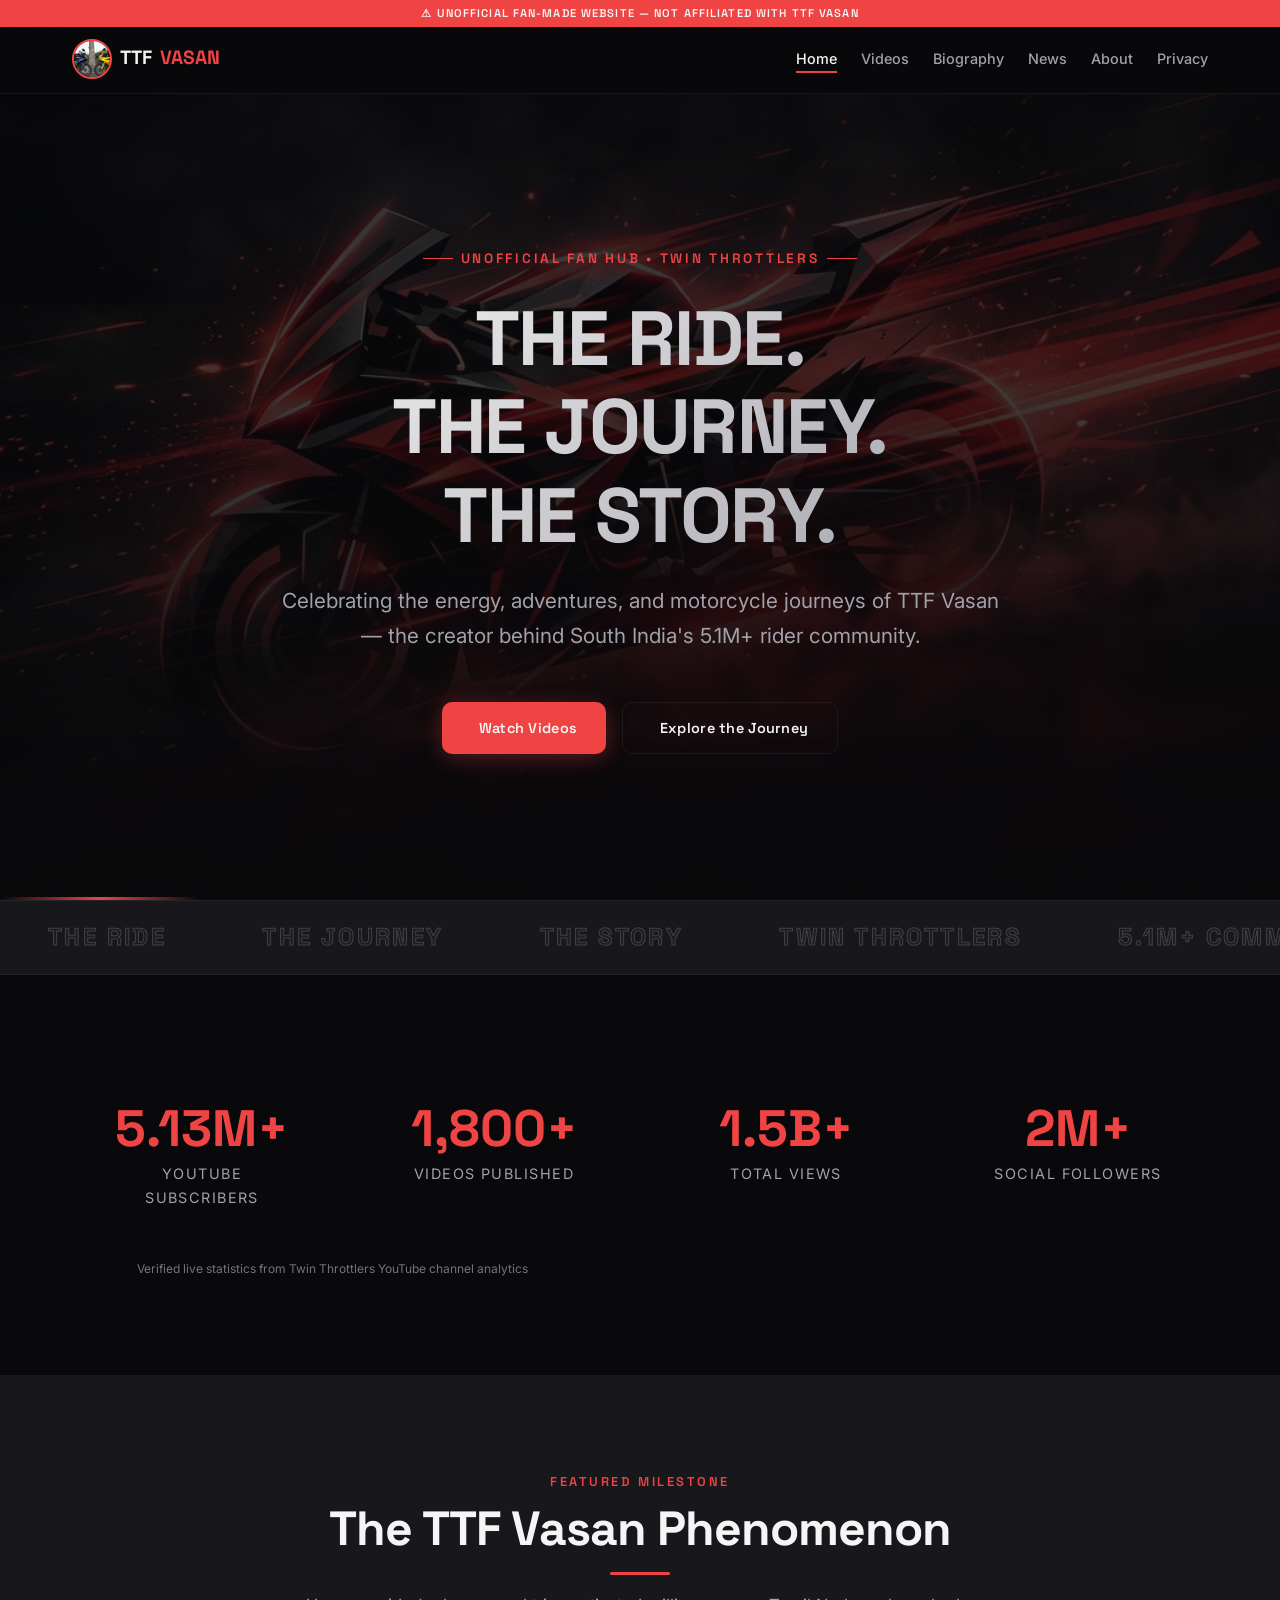
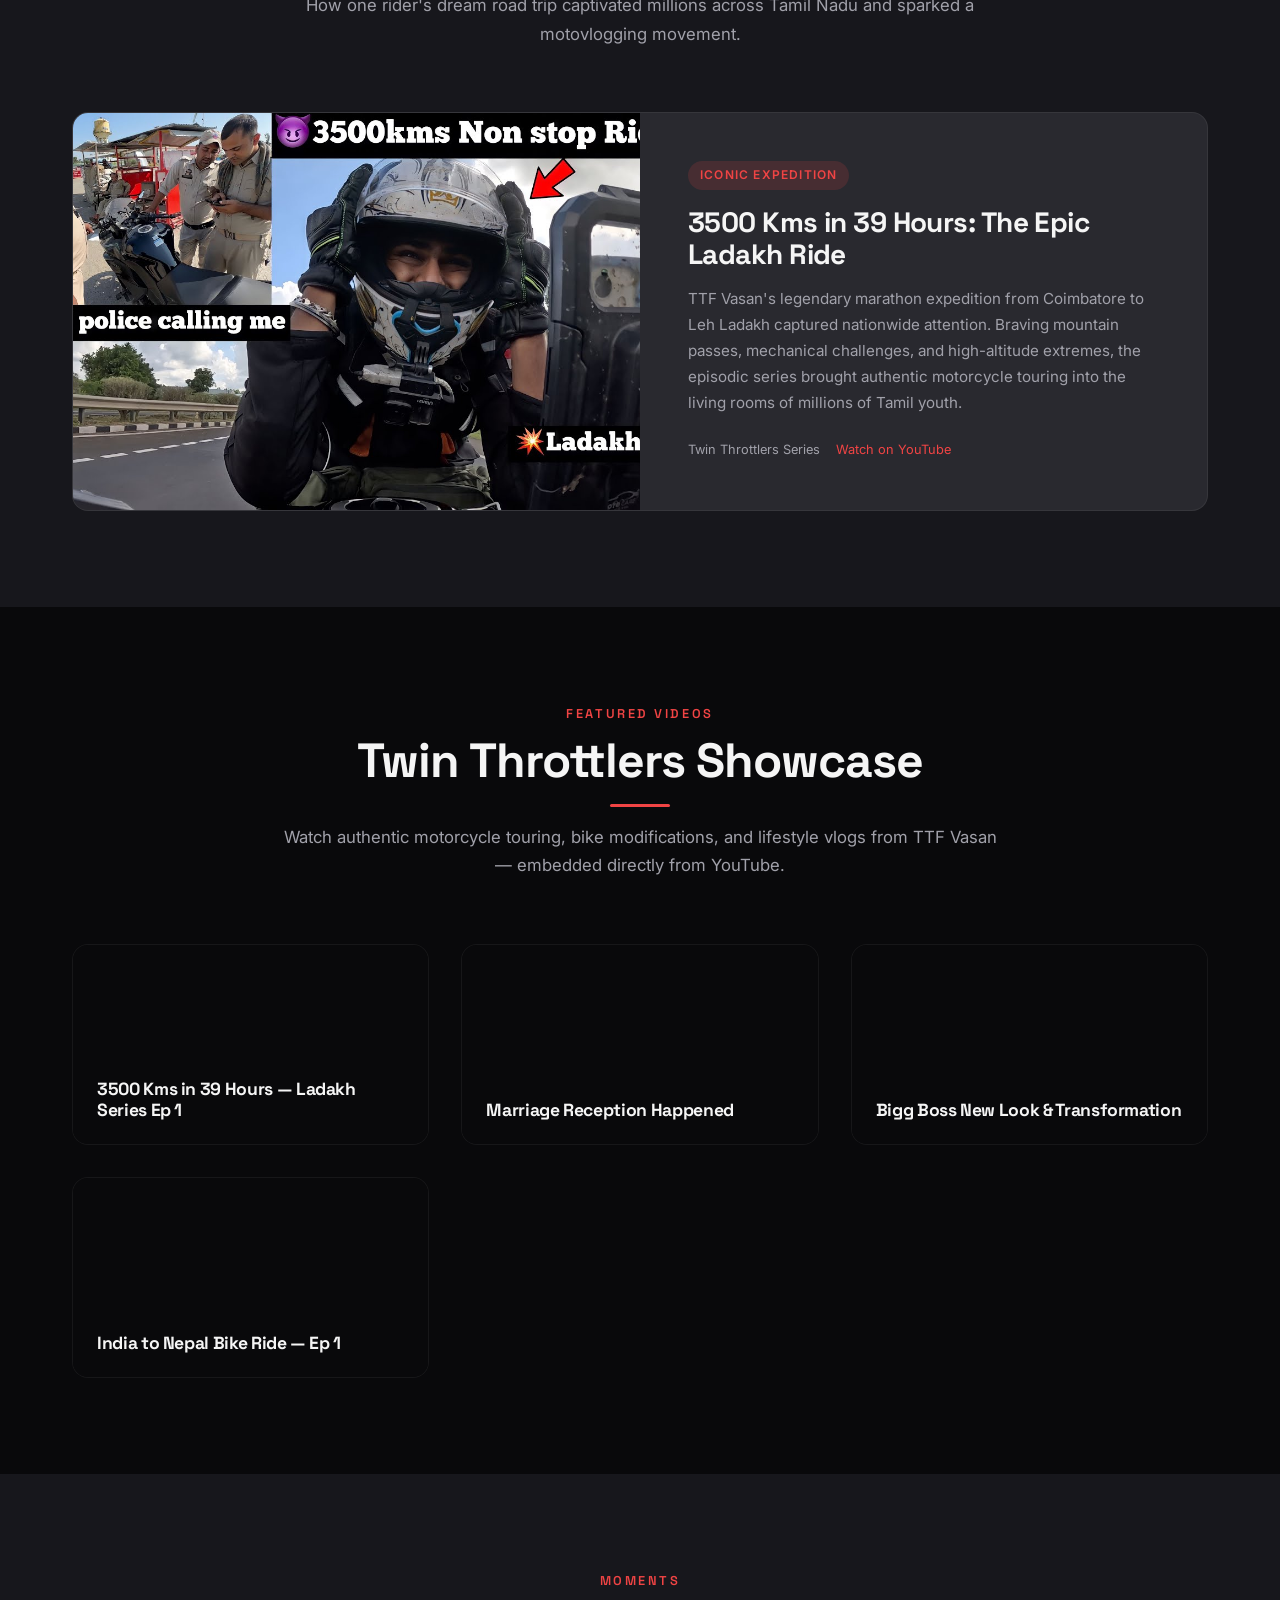
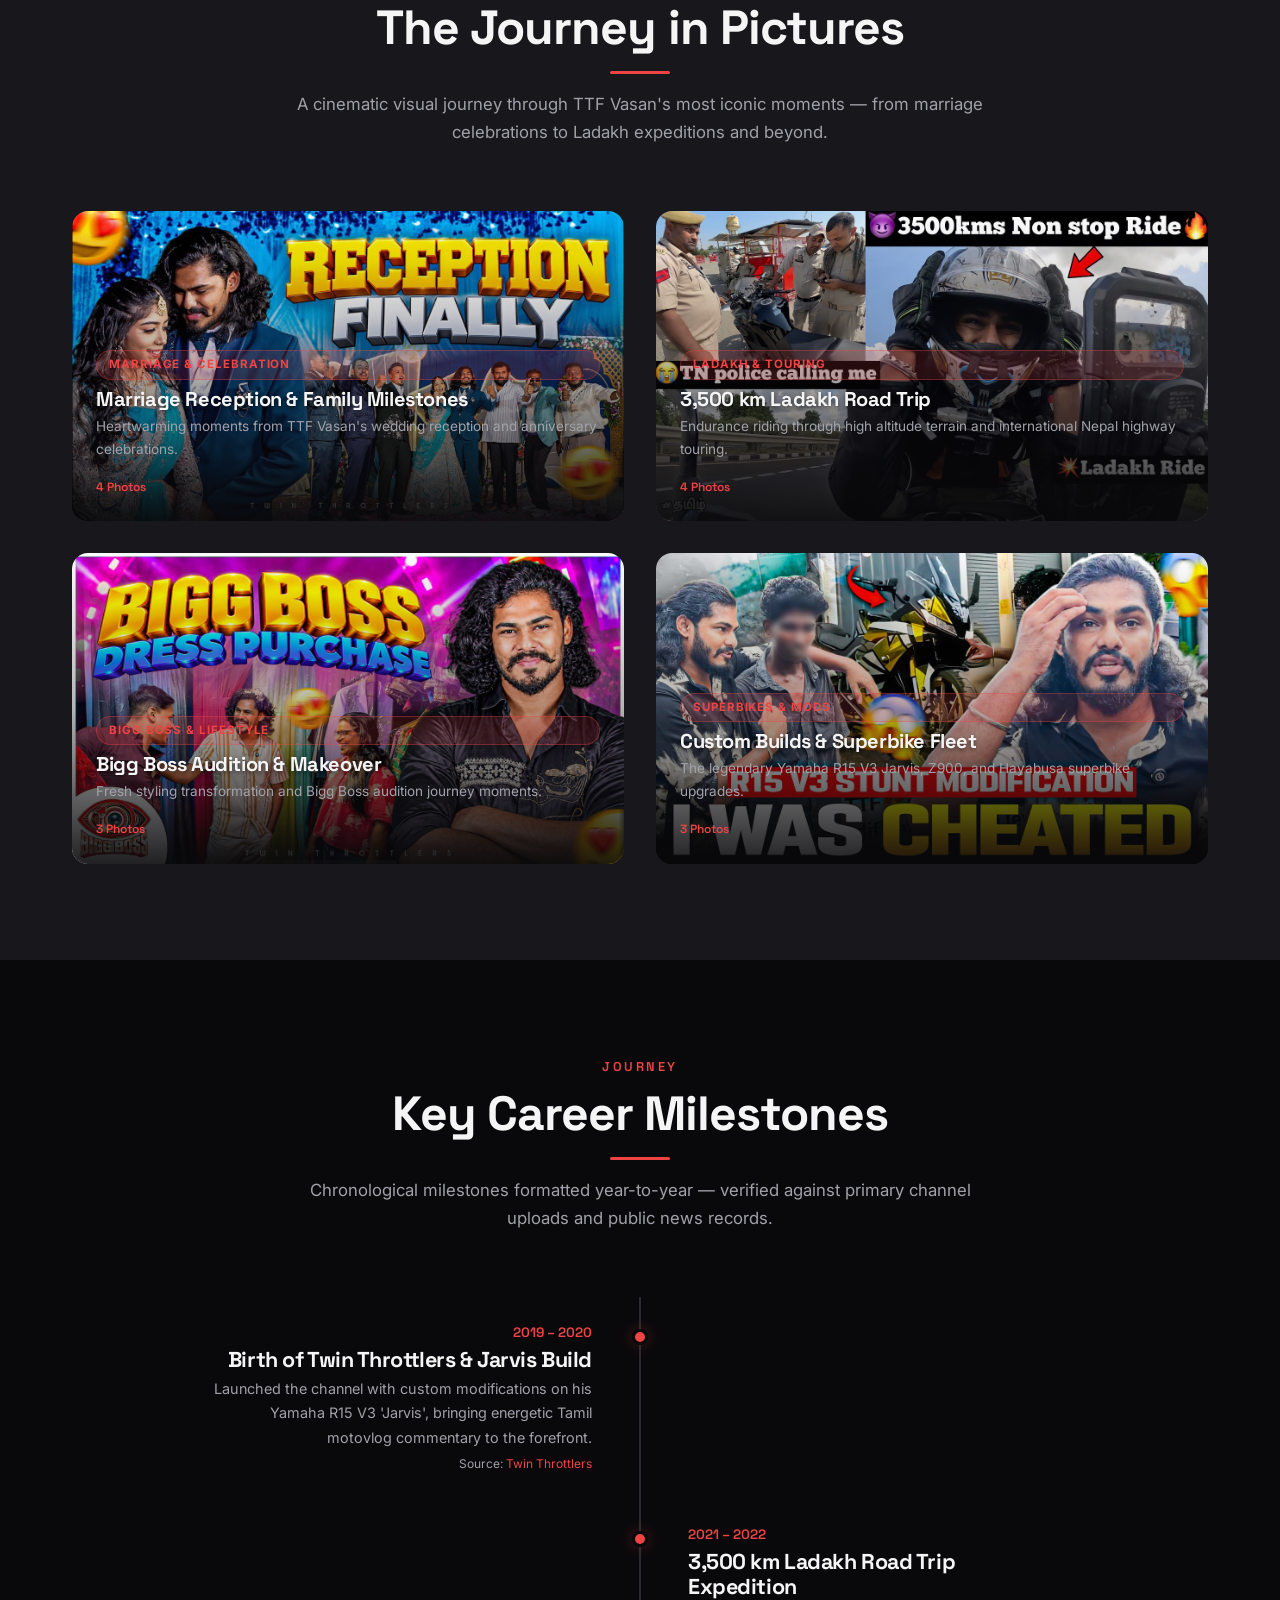
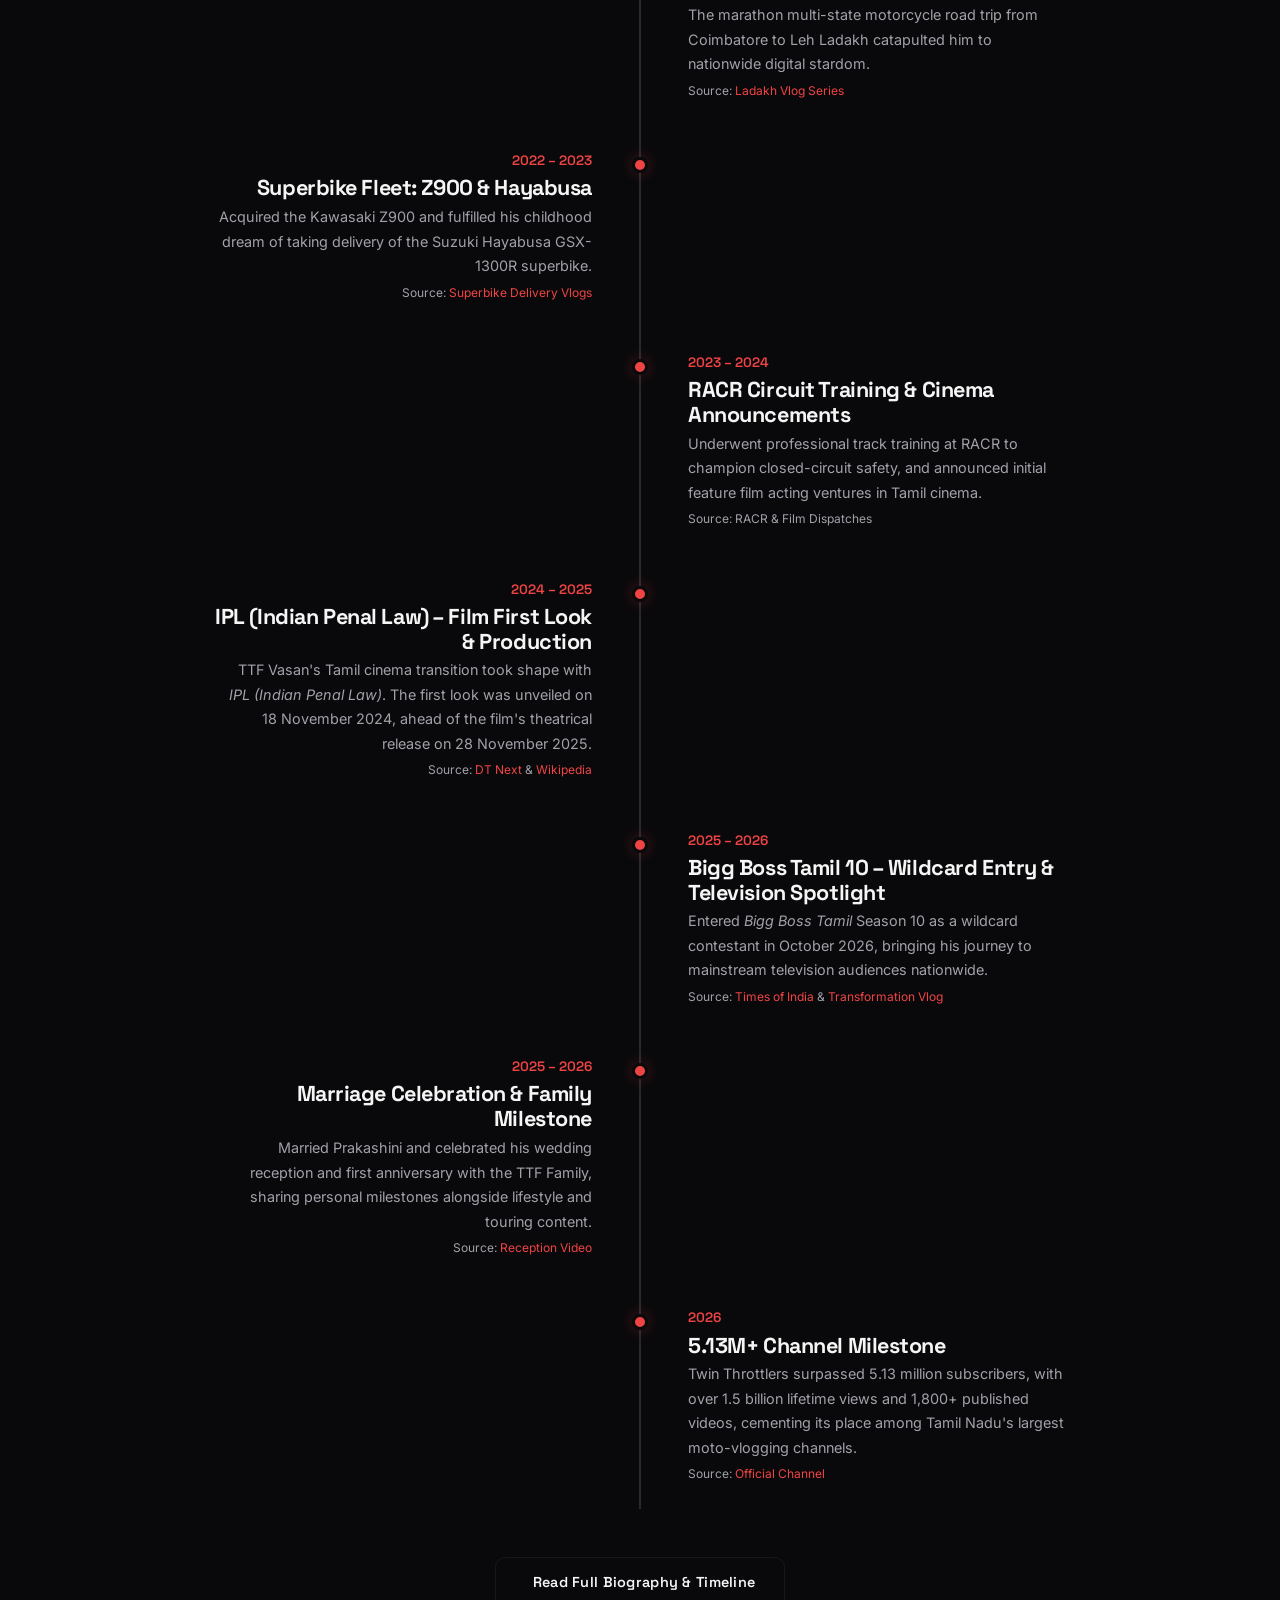
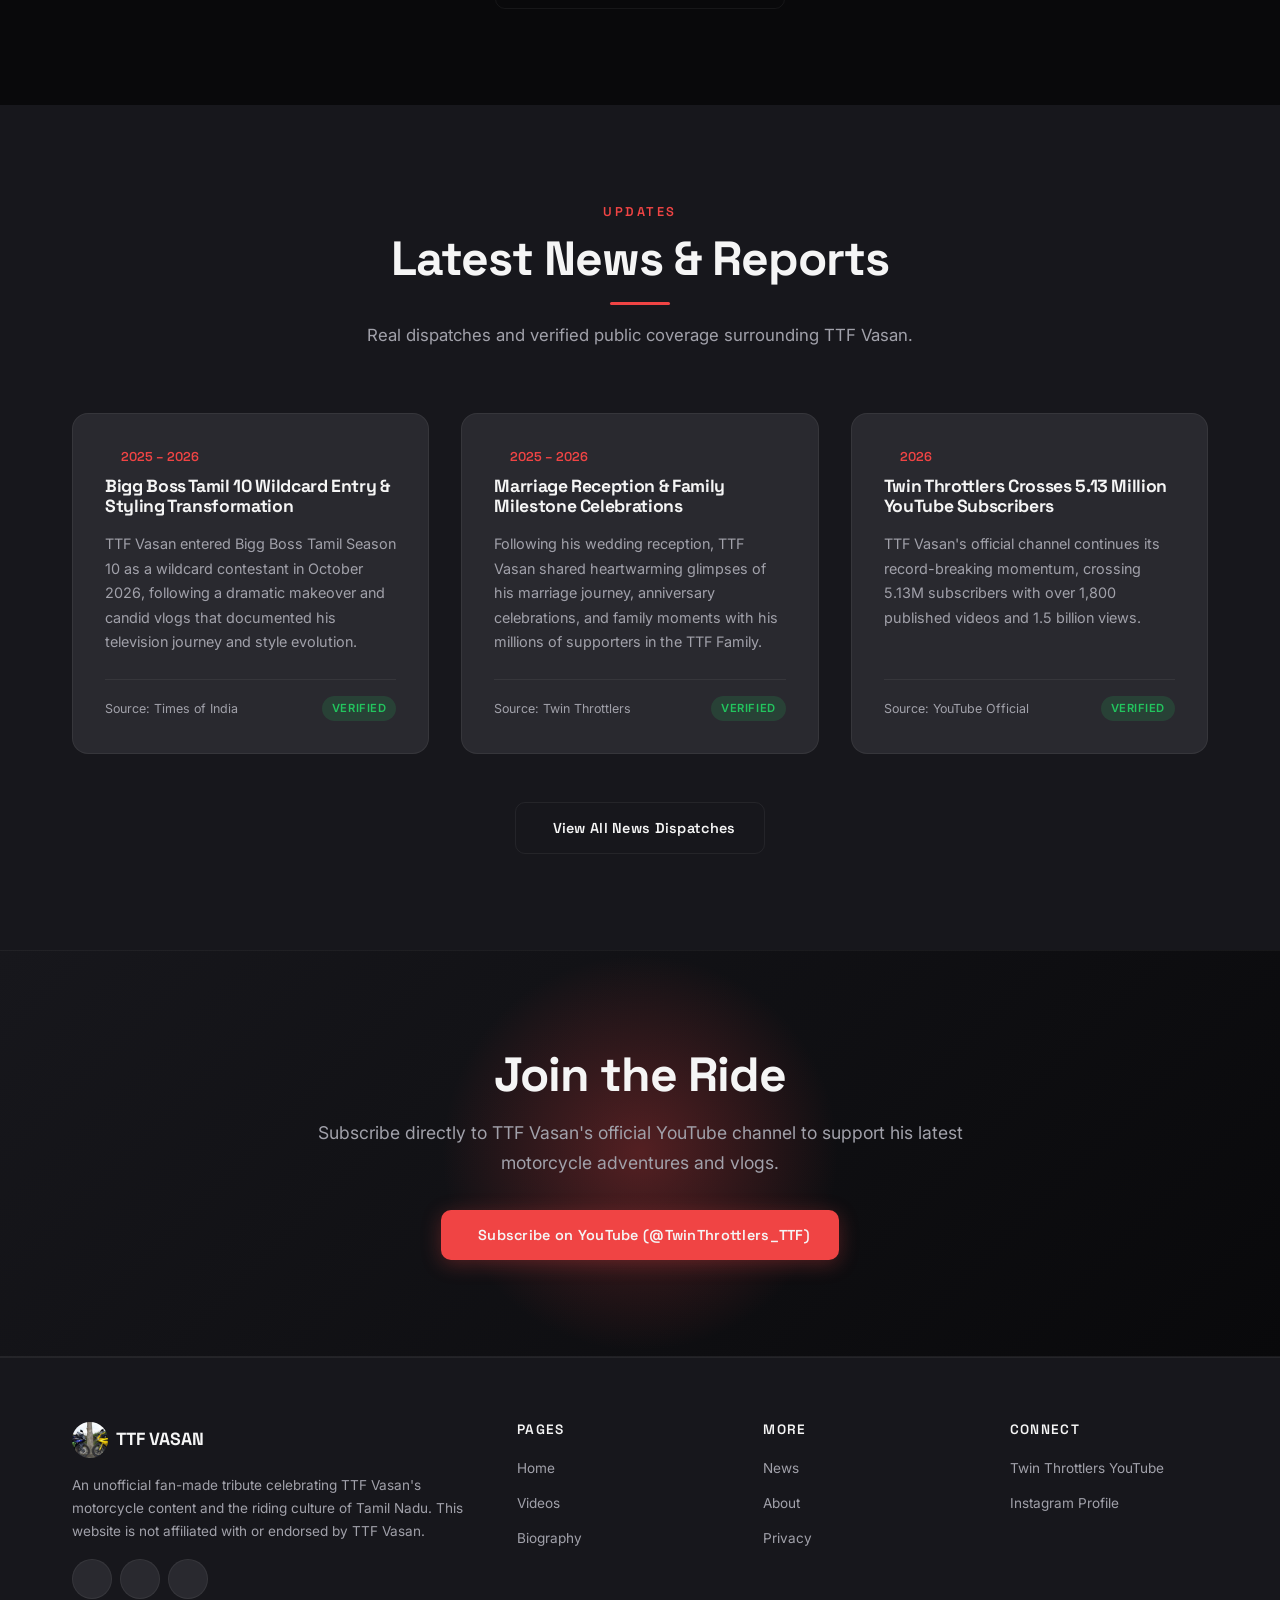
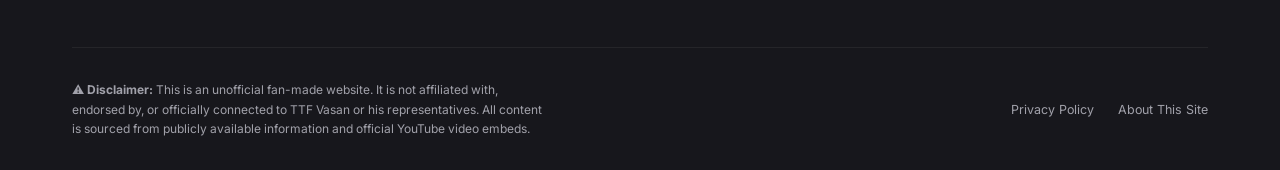
==== index.html @ 025adc43 "feat: update timeline and channel milestones" ====
﻿<!DOCTYPE html>
<html lang="en">
<head>
  <meta charset="UTF-8">
  <meta name="viewport" content="width=device-width, initial-scale=1.0">
  <title>TTF VASAN — Unofficial Fan Hub | The Ride. The Journey. The Story.</title>
  <meta name="description" content="An unofficial fan-made tribute to TTF Vasan (Twin Throttlers) — celebrating the ride, the journey, and the story of one of Tamil Nadu's most recognized motorcycle content creators.">
  <meta name="robots" content="index, follow">
  <link rel="canonical" href="index.html">

  <!-- Open Graph -->
  <meta property="og:title" content="TTF VASAN — Unofficial Fan Hub">
  <meta property="og:description" content="An unofficial fan-made tribute to TTF Vasan — celebrating the ride, the journey, and the story.">
  <meta property="og:type" content="website">
  <meta property="og:image" content="assets/ttf-vasan-portrait.jpg">

  <!-- Fonts -->
  <link rel="preconnect" href="https://fonts.googleapis.com">
  <link rel="preconnect" href="https://fonts.gstatic.com" crossorigin>
  <link href="https://fonts.googleapis.com/css2?family=Space+Grotesk:wght@400;500;600;700&family=Inter:wght@300;400;500;600;700&display=swap" rel="stylesheet">

  <!-- Lucide Icons CDN -->
  <script src="https://unpkg.com/lucide@latest/dist/umd/lucide.js"></script>

  <!-- Styles -->
  <link rel="stylesheet" href="styles.css">
</head>
<body>

  <!-- Loading Screen -->
  <div class="loading-screen" id="loading-screen">
    <img src="assets/ttf-avatar.jpg" alt="TTF Vasan Avatar" class="loader-logo" width="80" height="80">
    <div class="loader-bar"></div>
  </div>

  <!-- Particle Background -->
  <canvas id="particles-canvas" aria-hidden="true"></canvas>

  <!-- Scroll Progress -->
  <div style="position:fixed;top:24px;left:0;right:0;height:3px;z-index:1002;background:transparent;">
    <div class="scroll-progress" style="height:100%;width:0%;background:var(--racing-red);transition:width 100ms linear;border-radius:0 2px 2px 0;"></div>
  </div>

  <!-- Unofficial Badge -->
  <div class="unofficial-badge" role="status">
    ⚠ Unofficial Fan-Made Website — Not affiliated with TTF Vasan
  </div>

  <!-- Navigation -->
  <nav class="nav" role="navigation" aria-label="Main navigation">
    <div class="nav-inner">
      <a href="index.html" class="nav-brand" aria-label="TTF Vasan Fan Hub Home">
        <img src="assets/ttf-avatar.jpg" alt="TTF Vasan Avatar" width="40" height="40" loading="eager">
        TTF <span>VASAN</span>
      </a>
      <ul class="nav-links" id="nav-links">
        <li><a href="index.html" class="active">Home</a></li>
        <li><a href="videos.html">Videos</a></li>
        <li><a href="biography.html">Biography</a></li>
        <li><a href="news.html">News</a></li>
        <li><a href="about.html">About</a></li>
        <li><a href="privacy.html">Privacy</a></li>
      </ul>
      <button class="nav-toggle" id="nav-toggle" aria-label="Toggle navigation menu" aria-expanded="false">
        <span></span>
        <span></span>
        <span></span>
      </button>
    </div>
  </nav>
  <div class="nav-overlay" id="nav-overlay"></div>

  <main>
    <!-- ====== HERO SECTION ====== -->
    <section class="hero" id="hero" aria-label="Hero">
      <div class="hero-bg">
        <img src="assets/hero-bg.jpg" alt="Abstract racing velocity telemetry and speed curves" width="1920" height="1080" loading="eager">
      </div>
      <div class="hero-overlay"></div>

      <div class="hero-content">
        <div class="hero-eyebrow">
          <span>Unofficial Fan Hub • Twin Throttlers</span>
        </div>
        <h1>THE RIDE.<br>THE JOURNEY.<br>THE STORY.</h1>
        <p class="hero-tagline">Celebrating the energy, adventures, and motorcycle journeys of TTF Vasan — the creator behind South India's 5.1M+ rider community.</p>
        <div class="hero-cta-group">
          <a href="videos.html" class="btn btn-primary" id="cta-watch-videos">
            <i data-lucide="play-circle"></i>
            Watch Videos
          </a>
          <a href="biography.html" class="btn btn-outline" id="cta-explore-journey">
            <i data-lucide="compass"></i>
            Explore the Journey
          </a>
        </div>
      </div>

      <div class="hero-racing-line"></div>
    </section>

    <!-- ====== MARQUEE TICKER ====== -->
    <div class="ticker" aria-hidden="true">
      <div class="ticker-inner">
        <span class="ticker-item">THE RIDE</span>
        <span class="ticker-item">THE JOURNEY</span>
        <span class="ticker-item">THE STORY</span>
        <span class="ticker-item">TWIN THROTTLERS</span>
        <span class="ticker-item">5.1M+ COMMUNITY</span>
        <span class="ticker-item">THE RIDE</span>
        <span class="ticker-item">THE JOURNEY</span>
        <span class="ticker-item">THE STORY</span>
        <span class="ticker-item">TWIN THROTTLERS</span>
        <span class="ticker-item">5.1M+ COMMUNITY</span>
      </div>
    </div>

    <!-- ====== STATS SECTION ====== -->
    <section class="section" id="stats" aria-label="Channel Statistics">
      <div class="container">
        <div class="stats-grid stagger-children">
          <div class="stat-item reveal">
            <div class="stat-number"><span class="counter" data-target="5" data-suffix=".13M+">0</span></div>
            <div class="stat-label">YouTube Subscribers</div>
          </div>
          <div class="stat-item reveal">
            <div class="stat-number"><span class="counter" data-target="1800" data-suffix="+">0</span></div>
            <div class="stat-label">Videos Published</div>
          </div>
          <div class="stat-item reveal">
            <div class="stat-number"><span class="counter" data-target="1" data-suffix=".5B+">0</span></div>
            <div class="stat-label">Total Views</div>
          </div>
          <div class="stat-item reveal">
            <div class="stat-number"><span class="counter" data-target="2" data-suffix="M+">0</span></div>
            <div class="stat-label">Social Followers</div>
          </div>
        </div>
        <p style="text-align:center;font-size:0.75rem;color:var(--muted-grey);margin-top:1rem;opacity:0.7;">Verified live statistics from Twin Throttlers YouTube channel analytics</p>
      </div>
    </section>

    <!-- ====== FEATURED STORY ====== -->
    <section class="section section-alt" id="featured" aria-label="Featured Story">
      <div class="container">
        <div class="section-header reveal">
          <div class="section-eyebrow">Featured Milestone</div>
          <h2>The TTF Vasan Phenomenon</h2>
          <div class="section-divider"></div>
          <p>How one rider's dream road trip captivated millions across Tamil Nadu and sparked a motovlogging movement.</p>
        </div>

        <div class="featured-card reveal-scale">
          <div class="featured-card-image">
            <img src="assets/ttf-ladakh-ride.jpg" alt="TTF Vasan on his touring motorcycle during the 3,500 km Coimbatore to Ladakh ride" width="600" height="400" loading="lazy">
          </div>
          <div class="featured-card-body">
            <span class="featured-card-badge">Iconic Expedition</span>
            <h3>3500 Kms in 39 Hours: The Epic Ladakh Ride</h3>
            <p>TTF Vasan's legendary marathon expedition from Coimbatore to Leh Ladakh captured nationwide attention. Braving mountain passes, mechanical challenges, and high-altitude extremes, the episodic series brought authentic motorcycle touring into the living rooms of millions of Tamil youth.</p>
            <div class="featured-card-meta">
              <span><i data-lucide="video" style="width:14px;height:14px;display:inline;vertical-align:middle;"></i> Twin Throttlers Series</span>
              <span><i data-lucide="external-link" style="width:14px;height:14px;display:inline;vertical-align:middle;"></i> <a href="https://www.youtube.com/watch?v=nNNS6gdgJ4k" target="_blank" rel="noopener noreferrer">Watch on YouTube</a></span>
            </div>
          </div>
        </div>
      </div>
    </section>

    <!-- ====== FEATURED TWIN THROTTLERS VIDEOS SHOWCASE ====== -->
    <section class="section" id="latest-videos" aria-label="Featured Videos">
      <div class="container">
        <div class="section-header reveal">
          <div class="section-eyebrow">Featured Videos</div>
          <h2>Twin Throttlers Showcase</h2>
          <div class="section-divider"></div>
          <p>Watch authentic motorcycle touring, bike modifications, and lifestyle vlogs from TTF Vasan — embedded directly from YouTube.</p>
        </div>
        <div class="card-grid stagger-children">
          <!-- Video 1: Ladakh Series Episode 1 -->
          <div class="video-card reveal">
            <div class="video-embed">
              <iframe src="https://www.youtube.com/embed/nNNS6gdgJ4k?rel=0" title="3500 Kms in 39 Hours Non-Stop Ride — Ladakh Series Episode 1" allow="accelerometer; autoplay; clipboard-write; encrypted-media; gyroscope; picture-in-picture" allowfullscreen loading="lazy"></iframe>
            </div>
            <div class="video-card-body">
              <span class="card-tag" style="margin-bottom:var(--space-xs);">Long-Distance Touring</span>
              <h3>3500 Kms in 39 Hours — Ladakh Series Ep 1</h3>
              <p style="color:var(--muted-grey);">The legendary opening episode of the Coimbatore to Ladakh marathon expedition that defined a new era of Tamil moto-vlogging.</p>
              <a href="https://www.youtube.com/watch?v=nNNS6gdgJ4k" target="_blank" rel="noopener noreferrer" class="video-source-link">
                <i data-lucide="external-link" style="width:14px;height:14px;"></i> Watch on YouTube
              </a>
            </div>
          </div>
          <!-- Video 2: Marriage Reception -->
          <div class="video-card reveal">
            <div class="video-embed">
              <iframe src="https://www.youtube.com/embed/_mCqvg8QNK0?rel=0" title="Marriage Reception — Twin Throttlers" allow="accelerometer; autoplay; clipboard-write; encrypted-media; gyroscope; picture-in-picture" allowfullscreen loading="lazy"></iframe>
            </div>
            <div class="video-card-body">
              <span class="card-tag" style="margin-bottom:var(--space-xs);">Marriage & Celebration</span>
              <h3>Marriage Reception Happened</h3>
              <p style="color:var(--muted-grey);">A heartfelt celebration vlog sharing his wedding reception moments with the TTF Family.</p>
              <a href="https://www.youtube.com/watch?v=_mCqvg8QNK0" target="_blank" rel="noopener noreferrer" class="video-source-link">
                <i data-lucide="external-link" style="width:14px;height:14px;"></i> Watch on YouTube
              </a>
            </div>
          </div>
          <!-- Video 3: Bigg Boss New Look -->
          <div class="video-card reveal">
            <div class="video-embed">
              <iframe src="https://www.youtube.com/embed/bCAUNi5t_EQ?rel=0" title="Bigg Boss New Look — Twin Throttlers" allow="accelerometer; autoplay; clipboard-write; encrypted-media; gyroscope; picture-in-picture" allowfullscreen loading="lazy"></iframe>
            </div>
            <div class="video-card-body">
              <span class="card-tag" style="margin-bottom:var(--space-xs);">Bigg Boss & Lifestyle</span>
              <h3>Bigg Boss New Look & Transformation</h3>
              <p style="color:var(--muted-grey);">A lifestyle update and transformation vlog sharing his personal style evolution.</p>
              <a href="https://www.youtube.com/watch?v=bCAUNi5t_EQ" target="_blank" rel="noopener noreferrer" class="video-source-link">
                <i data-lucide="external-link" style="width:14px;height:14px;"></i> Watch on YouTube
              </a>
            </div>
          </div>
          <!-- Video 4: India to Nepal -->
          <div class="video-card reveal">
            <div class="video-embed">
              <iframe src="https://www.youtube.com/embed/3iKxoqA2JbU?rel=0" title="India to Nepal Bike Ride — Twin Throttlers" allow="accelerometer; autoplay; clipboard-write; encrypted-media; gyroscope; picture-in-picture" allowfullscreen loading="lazy"></iframe>
            </div>
            <div class="video-card-body">
              <span class="card-tag" style="margin-bottom:var(--space-xs);">International Road Trips</span>
              <h3>India to Nepal Bike Ride — Ep 1</h3>
              <p style="color:var(--muted-grey);">Cross-border motorcycle expedition from India to Nepal, capturing the international border ride.</p>
              <a href="https://www.youtube.com/watch?v=3iKxoqA2JbU" target="_blank" rel="noopener noreferrer" class="video-source-link">
                <i data-lucide="external-link" style="width:14px;height:14px;"></i> Watch on YouTube
              </a>
            </div>
          </div>
        </div>
      </div>
    </section>

    <!-- ====== VISUAL GALLERY: THE JOURNEY IN PICTURES (CINEMATIC MOSAIC) ====== -->
    <section class="section section-alt" id="visual-gallery" aria-label="Visual Gallery">
      <div class="container">
        <div class="section-header reveal">
          <div class="section-eyebrow">Moments</div>
          <h2>The Journey in Pictures</h2>
          <div class="section-divider"></div>
          <p>A cinematic visual journey through TTF Vasan's most iconic moments — from marriage celebrations to Ladakh expeditions and beyond.</p>
        </div>

        <!-- Cinematic Gallery Mosaic — Full Width, No Filters -->
        <div class="gallery-mosaic stagger-children" id="gallery-mosaic">
          <!-- Mosaic Item 1: Marriage Reception -->
          <div class="gallery-item reveal" data-album="album-marriage" data-category="marriage" role="button" tabindex="0" aria-label="Open Marriage Reception Album">
            <div class="gallery-item-media">
              <img src="assets/ttf-wedding-reception.jpg" alt="Marriage Reception Ceremony" loading="lazy">
              <div class="gallery-item-overlay">
                <span class="gallery-item-badge">Marriage & Celebration</span>
                <h3 class="gallery-item-title">Marriage Reception & Family Milestones</h3>
                <p class="gallery-item-desc">Heartwarming moments from TTF Vasan's wedding reception and anniversary celebrations.</p>
                <span class="gallery-item-count">4 Photos</span>
              </div>
            </div>
          </div>

          <!-- Mosaic Item 2: Ladakh Expedition -->
          <div class="gallery-item reveal" data-album="album-ladakh" data-category="touring" role="button" tabindex="0" aria-label="Open Ladakh Road Trip Album">
            <div class="gallery-item-media">
              <img src="assets/ttf-ladakh-ride.jpg" alt="Ladakh Road Trip" loading="lazy">
              <div class="gallery-item-overlay">
                <span class="gallery-item-badge">Ladakh & Touring</span>
                <h3 class="gallery-item-title">3,500 km Ladakh Road Trip</h3>
                <p class="gallery-item-desc">Endurance riding through high altitude terrain and international Nepal highway touring.</p>
                <span class="gallery-item-count">4 Photos</span>
              </div>
            </div>
          </div>

          <!-- Mosaic Item 3: Bigg Boss Journey -->
          <div class="gallery-item reveal" data-album="album-biggboss" data-category="biggboss" role="button" tabindex="0" aria-label="Open Bigg Boss Album">
            <div class="gallery-item-media">
              <img src="assets/ttf-biggboss-newlook.jpg" alt="Bigg Boss Makeover" loading="lazy">
              <div class="gallery-item-overlay">
                <span class="gallery-item-badge">Bigg Boss & Lifestyle</span>
                <h3 class="gallery-item-title">Bigg Boss Audition & Makeover</h3>
                <p class="gallery-item-desc">Fresh styling transformation and Bigg Boss audition journey moments.</p>
                <span class="gallery-item-count">3 Photos</span>
              </div>
            </div>
          </div>

          <!-- Mosaic Item 4: Superbike Fleet -->
          <div class="gallery-item reveal" data-album="album-superbikes" data-category="superbikes" role="button" tabindex="0" aria-label="Open Superbike Fleet Album">
            <div class="gallery-item-media">
              <img src="assets/ttf-jarvis-r15.jpg" alt="Jarvis R15 Custom Build" loading="lazy">
              <div class="gallery-item-overlay">
                <span class="gallery-item-badge">Superbikes & Mods</span>
                <h3 class="gallery-item-title">Custom Builds & Superbike Fleet</h3>
                <p class="gallery-item-desc">The legendary Yamaha R15 V3 Jarvis, Z900, and Hayabusa superbike upgrades.</p>
                <span class="gallery-item-count">3 Photos</span>
              </div>
            </div>
          </div>
        </div>
      </div>
    </section>

    <!-- ====== CINEMATIC GALLERY LIGHTBOX MODAL ====== -->
    <div class="gallery-modal" id="gallery-modal" role="dialog" aria-modal="true" aria-labelledby="modal-album-title">
      <div class="gallery-modal-dialog">
        <!-- Cinema Header: Category | Title | Counter + Close -->
        <div class="gallery-modal-header">
          <div class="gallery-modal-header-left">
            <span class="modal-category-badge" id="modal-category-badge">Marriage & Celebration</span>
          </div>
          <h3 id="modal-album-title" class="gallery-modal-title">Album Title</h3>
          <div class="gallery-modal-header-right">
            <span class="modal-counter-pill" id="modal-counter-pill">1 of 4</span>
            <button class="gallery-modal-close" id="modal-close-btn" aria-label="Close album modal">
              <i data-lucide="x" style="width:20px;height:20px;"></i>
            </button>
          </div>
        </div>

        <!-- Main Photo Viewport (Cinematic 16:9) -->
        <div class="gallery-modal-body">
          <div class="modal-main-viewport">
            <button class="modal-nav-btn prev" id="modal-prev-btn" aria-label="Previous photo">
              <i data-lucide="chevron-left" style="width:24px;height:24px;"></i>
            </button>
            <img src="" alt="" id="modal-main-img">
            <div class="modal-emoji-wrap" id="modal-emoji-wrap"></div>
            <button class="modal-nav-btn next" id="modal-next-btn" aria-label="Next photo">
              <i data-lucide="chevron-right" style="width:24px;height:24px;"></i>
            </button>
          </div>

          <!-- Caption Stack: Title + Description + CTA -->
          <div class="modal-caption-stack">
            <h4 id="modal-img-title" class="modal-img-title">Photo Title</h4>
            <p id="modal-img-caption" class="modal-img-caption">Caption goes here.</p>
            <a href="#" target="_blank" rel="noopener noreferrer" class="modal-cta-btn" id="modal-img-source">
              <i data-lucide="external-link" style="width:16px;height:16px;"></i>
              <span>Watch Original Vlog</span>
            </a>
          </div>

          <!-- Related Photos Strip (Horizontal Scroll) -->
          <div class="modal-thumbs-section">
            <div class="modal-thumbs-label">
              <i data-lucide="images" style="width:14px;height:14px;"></i>
              Related Photos in This Album
            </div>
            <div class="modal-thumbs-strip" id="modal-thumbs-strip">
              <!-- Dynamically populated via JS -->
            </div>
          </div>
        </div>
      </div>
    </div>

    <!-- ====== TIMELINE PREVIEW (YEAR TO YEAR) ====== -->
    <section class="section" id="timeline-preview" aria-label="Career Timeline">
      <div class="container">
        <div class="section-header reveal">
          <div class="section-eyebrow">Journey</div>
          <h2>Key Career Milestones</h2>
          <div class="section-divider"></div>
          <p>Chronological milestones formatted year-to-year — verified against primary channel uploads and public news records.</p>
        </div>

        <div class="timeline">
          <div class="timeline-item reveal-left">
            <div class="timeline-dot"></div>
            <div class="timeline-content">
              <div class="timeline-date">2019 – 2020</div>
              <h4>Birth of Twin Throttlers & Jarvis Build</h4>
              <p>Launched the channel with custom modifications on his Yamaha R15 V3 'Jarvis', bringing energetic Tamil motovlog commentary to the forefront.</p>
              <div class="timeline-source">Source: <a href="https://www.youtube.com/@TwinThrottlers_TTF" target="_blank" rel="noopener noreferrer">Twin Throttlers</a></div>
            </div>
          </div>

          <div class="timeline-item reveal-right">
            <div class="timeline-dot"></div>
            <div class="timeline-content">
              <div class="timeline-date">2021 – 2022</div>
              <h4>3,500 km Ladakh Road Trip Expedition</h4>
              <p>The marathon multi-state motorcycle road trip from Coimbatore to Leh Ladakh catapulted him to nationwide digital stardom.</p>
              <div class="timeline-source">Source: <a href="https://www.youtube.com/watch?v=nNNS6gdgJ4k" target="_blank" rel="noopener noreferrer">Ladakh Vlog Series</a></div>
            </div>
          </div>

          <div class="timeline-item reveal-left">
            <div class="timeline-dot"></div>
            <div class="timeline-content">
              <div class="timeline-date">2022 – 2023</div>
              <h4>Superbike Fleet: Z900 & Hayabusa</h4>
              <p>Acquired the Kawasaki Z900 and fulfilled his childhood dream of taking delivery of the Suzuki Hayabusa GSX-1300R superbike.</p>
              <div class="timeline-source">Source: <a href="https://www.youtube.com/@TwinThrottlers_TTF" target="_blank" rel="noopener noreferrer">Superbike Delivery Vlogs</a></div>
            </div>
          </div>

          <div class="timeline-item reveal-right">
            <div class="timeline-dot"></div>
            <div class="timeline-content">
              <div class="timeline-date">2023 – 2024</div>
              <h4>RACR Circuit Training & Cinema Announcements</h4>
              <p>Underwent professional track training at RACR to champion closed-circuit safety, and announced initial feature film acting ventures in Tamil cinema.</p>
              <div class="timeline-source">Source: RACR & Film Dispatches</div>
            </div>
          </div>

          <div class="timeline-item reveal-left">
            <div class="timeline-dot"></div>
            <div class="timeline-content">
              <div class="timeline-date">2024 – 2025</div>
              <h4>IPL (Indian Penal Law) – Film First Look & Production</h4>
              <p>TTF Vasan's Tamil cinema transition took shape with <em>IPL (Indian Penal Law)</em>. The first look was unveiled on 18 November 2024, ahead of the film's theatrical release on 28 November 2025.</p>
              <div class="timeline-source">Source: <a href="https://www.dtnext.in/entertainment/cinema/ipl-promises-an-intense-political-crime-thriller-811653" target="_blank" rel="noopener noreferrer">DT Next</a> &amp; <a href="https://en.wikipedia.org/wiki/Indian_Penal_Law" target="_blank" rel="noopener noreferrer">Wikipedia</a></div>
            </div>
          </div>

          <div class="timeline-item reveal-right">
            <div class="timeline-dot"></div>
            <div class="timeline-content">
              <div class="timeline-date">2025 – 2026</div>
              <h4>Bigg Boss Tamil 10 – Wildcard Entry & Television Spotlight</h4>
              <p>Entered <em>Bigg Boss Tamil</em> Season 10 as a wildcard contestant in October 2026, bringing his journey to mainstream television audiences nationwide.</p>
              <div class="timeline-source">Source: <a href="https://timesofindia.indiatimes.com/tv/news/tamil/who-is-ttf-vasan-all-about-the-youtuber-turned-actor-on-bigg-boss-tamil-10/articleshow/134993520.cms" target="_blank" rel="noopener noreferrer">Times of India</a> &amp; <a href="https://www.youtube.com/watch?v=bCAUNi5t_EQ" target="_blank" rel="noopener noreferrer">Transformation Vlog</a></div>
            </div>
          </div>

          <div class="timeline-item reveal-left">
            <div class="timeline-dot"></div>
            <div class="timeline-content">
              <div class="timeline-date">2025 – 2026</div>
              <h4>Marriage Celebration & Family Milestone</h4>
              <p>Married Prakashini and celebrated his wedding reception and first anniversary with the TTF Family, sharing personal milestones alongside lifestyle and touring content.</p>
              <div class="timeline-source">Source: <a href="https://www.youtube.com/watch?v=_mCqvg8QNK0" target="_blank" rel="noopener noreferrer">Reception Video</a></div>
            </div>
          </div>

          <div class="timeline-item reveal-right">
            <div class="timeline-dot"></div>
            <div class="timeline-content">
              <div class="timeline-date">2026</div>
              <h4>5.13M+ Channel Milestone</h4>
              <p>Twin Throttlers surpassed 5.13 million subscribers, with over 1.5 billion lifetime views and 1,800+ published videos, cementing its place among Tamil Nadu's largest moto-vlogging channels.</p>
              <div class="timeline-source">Source: <a href="https://www.youtube.com/@TwinThrottlers_TTF" target="_blank" rel="noopener noreferrer">Official Channel</a></div>
            </div>
          </div>
        </div>

        <div style="text-align:center;margin-top:var(--space-2xl);" class="reveal">
          <a href="biography.html" class="btn btn-outline" id="cta-full-biography">
            <i data-lucide="book-open"></i>
            Read Full Biography & Timeline
          </a>
        </div>
      </div>
    </section>

    <!-- ====== LATEST NEWS ====== -->
    <section class="section section-alt" id="latest-news" aria-label="Latest News">
      <div class="container">
        <div class="section-header reveal">
          <div class="section-eyebrow">Updates</div>
          <h2>Latest News & Reports</h2>
          <div class="section-divider"></div>
          <p>Real dispatches and verified public coverage surrounding TTF Vasan.</p>
        </div>

        <div class="news-grid stagger-children">
          <article class="news-card reveal">
            <div class="news-card-date">
              <i data-lucide="calendar" style="width:13px;height:13px;display:inline-block;vertical-align:middle;"></i> 2025 – 2026
            </div>
            <h3>Bigg Boss Tamil 10 Wildcard Entry & Styling Transformation</h3>
            <p>TTF Vasan entered Bigg Boss Tamil Season 10 as a wildcard contestant in October 2026, following a dramatic makeover and candid vlogs that documented his television journey and style evolution.</p>
            <div class="news-card-footer">
              <span class="news-source">Source: Times of India</span>
              <span class="news-status verified">Verified</span>
            </div>
          </article>

          <article class="news-card reveal">
            <div class="news-card-date">
              <i data-lucide="calendar" style="width:13px;height:13px;display:inline-block;vertical-align:middle;"></i> 2025 – 2026
            </div>
            <h3>Marriage Reception & Family Milestone Celebrations</h3>
            <p>Following his wedding reception, TTF Vasan shared heartwarming glimpses of his marriage journey, anniversary celebrations, and family moments with his millions of supporters in the TTF Family.</p>
            <div class="news-card-footer">
              <span class="news-source">Source: Twin Throttlers</span>
              <span class="news-status verified">Verified</span>
            </div>
          </article>

          <article class="news-card reveal">
            <div class="news-card-date">
              <i data-lucide="calendar" style="width:13px;height:13px;display:inline-block;vertical-align:middle;"></i> 2026
            </div>
            <h3>Twin Throttlers Crosses 5.13 Million YouTube Subscribers</h3>
            <p>TTF Vasan's official channel continues its record-breaking momentum, crossing 5.13M subscribers with over 1,800 published videos and 1.5 billion views.</p>
            <div class="news-card-footer">
              <span class="news-source">Source: YouTube Official</span>
              <span class="news-status verified">Verified</span>
            </div>
          </article>
        </div>

        <div style="text-align:center;margin-top:var(--space-2xl);" class="reveal">
          <a href="news.html" class="btn btn-outline" id="cta-all-news">
            <i data-lucide="newspaper"></i>
            View All News Dispatches
          </a>
        </div>
      </div>
    </section>

    <!-- ====== CTA SECTION ====== -->
    <section class="section cta-section" aria-label="Call to Action">
      <div class="container">
        <div class="cta-content reveal">
          <h2>Join the Ride</h2>
          <p>Subscribe directly to TTF Vasan's official YouTube channel to support his latest motorcycle adventures and vlogs.</p>
          <a href="https://www.youtube.com/@TwinThrottlers_TTF" target="_blank" rel="noopener noreferrer" class="btn btn-primary" id="cta-follow-youtube">
            <i data-lucide="youtube"></i>
            Subscribe on YouTube (@TwinThrottlers_TTF)
          </a>
        </div>
      </div>
    </section>
  </main>

  <!-- ====== FOOTER ====== -->
  <footer class="footer" role="contentinfo">
    <div class="container">
      <div class="footer-grid">
        <div class="footer-about">
          <div class="footer-brand">
            <img src="assets/ttf-avatar.jpg" alt="TTF Vasan Avatar" width="36" height="36" loading="lazy">
            TTF VASAN
          </div>
          <p>An unofficial fan-made tribute celebrating TTF Vasan's motorcycle content and the riding culture of Tamil Nadu. This website is not affiliated with or endorsed by TTF Vasan.</p>
          <div class="footer-social">
            <a href="https://www.youtube.com/@TwinThrottlers_TTF" target="_blank" rel="noopener noreferrer" aria-label="YouTube">
              <i data-lucide="youtube"></i>
            </a>
            <a href="https://www.instagram.com/ttf_vasan/" target="_blank" rel="noopener noreferrer" aria-label="Instagram">
              <i data-lucide="instagram"></i>
            </a>
            <a href="https://www.youtube.com/@TwinThrottlers_TTF" target="_blank" rel="noopener noreferrer" aria-label="Twin Throttlers">
              <i data-lucide="external-link"></i>
            </a>
          </div>
        </div>

        <div>
          <h4 class="footer-heading">Pages</h4>
          <ul class="footer-links">
            <li><a href="index.html">Home</a></li>
            <li><a href="videos.html">Videos</a></li>
            <li><a href="biography.html">Biography</a></li>
          </ul>
        </div>

        <div>
          <h4 class="footer-heading">More</h4>
          <ul class="footer-links">
            <li><a href="news.html">News</a></li>
            <li><a href="about.html">About</a></li>
            <li><a href="privacy.html">Privacy</a></li>
          </ul>
        </div>

        <div>
          <h4 class="footer-heading">Connect</h4>
          <ul class="footer-links">
            <li><a href="https://www.youtube.com/@TwinThrottlers_TTF" target="_blank" rel="noopener noreferrer">Twin Throttlers YouTube</a></li>
            <li><a href="https://www.instagram.com/ttf_vasan/" target="_blank" rel="noopener noreferrer">Instagram Profile</a></li>
          </ul>
        </div>
      </div>

      <div class="footer-bottom">
        <p class="footer-disclaimer">
          ⚠️ <strong>Disclaimer:</strong> This is an unofficial fan-made website. It is not affiliated with, endorsed by, or officially connected to TTF Vasan or his representatives. All content is sourced from publicly available information and official YouTube video embeds.
        </p>
        <div class="footer-bottom-links">
          <a href="privacy.html">Privacy Policy</a>
          <a href="about.html">About This Site</a>
        </div>
      </div>
    </div>
  </footer>

  <!-- Back to Top -->
  <button class="back-to-top" id="back-to-top" aria-label="Back to top">
    <i data-lucide="chevron-up"></i>
  </button>

  <!-- Scripts -->
  <script src="content-data.js"></script>
  <script src="main.js"></script>
  <script>
    lucide.createIcons();
  </script>
</body>
</html>
---- styles.css ----
/* ============================================
   TTF VASAN — UNOFFICIAL FAN HUB
   Design System & Global Styles
   ============================================ */

/* ---------- Google Fonts ---------- */
@import url('https://fonts.googleapis.com/css2?family=Space+Grotesk:wght@400;500;600;700&family=Inter:wght@300;400;500;600;700&display=swap');

/* ---------- CSS Custom Properties (Design Tokens) ---------- */
:root {
  /* Palette */
  --obsidian: #09090B;
  --charcoal: #17171C;
  --racing-red: #F04444;
  --racing-red-hover: #DC2626;
  --racing-red-glow: rgba(240, 68, 68, 0.3);
  --off-white: #F5F5F5;
  --muted-grey: #A1A1AA;
  --surface: #29292F;
  --surface-hover: #333339;
  --border: rgba(255, 255, 255, 0.06);
  --border-hover: rgba(240, 68, 68, 0.3);

  /* Typography */
  --font-heading: 'Space Grotesk', sans-serif;
  --font-body: 'Inter', sans-serif;

  /* Spacing */
  --space-xs: 0.25rem;
  --space-sm: 0.5rem;
  --space-md: 1rem;
  --space-lg: 1.5rem;
  --space-xl: 2rem;
  --space-2xl: 3rem;
  --space-3xl: 4rem;
  --space-4xl: 6rem;

  /* Layout */
  --max-width: 1200px;
  --nav-height: 70px;

  /* Transitions */
  --ease-out: cubic-bezier(0.22, 1, 0.36, 1);
  --ease-spring: cubic-bezier(0.34, 1.56, 0.64, 1);
  --transition-fast: 200ms var(--ease-out);
  --transition-normal: 350ms var(--ease-out);
  --transition-slow: 600ms var(--ease-out);

  /* Shadows */
  --shadow-card: 0 4px 24px rgba(0, 0, 0, 0.4);
  --shadow-glow: 0 0 30px var(--racing-red-glow);
  --shadow-elevated: 0 8px 40px rgba(0, 0, 0, 0.6);

  /* Border Radius */
  --radius-sm: 6px;
  --radius-md: 10px;
  --radius-lg: 16px;
  --radius-xl: 24px;
}

/* ---------- Reset & Base ---------- */
*,
*::before,
*::after {
  margin: 0;
  padding: 0;
  box-sizing: border-box;
}

html {
  scroll-behavior: smooth;
  font-size: 16px;
  -webkit-font-smoothing: antialiased;
  -moz-osx-font-smoothing: grayscale;
}

body {
  font-family: var(--font-body);
  background-color: var(--obsidian);
  color: var(--off-white);
  line-height: 1.7;
  overflow-x: hidden;
  min-height: 100vh;
}

a {
  color: var(--racing-red);
  text-decoration: none;
  transition: color var(--transition-fast);
}

a:hover {
  color: var(--off-white);
}

a:focus-visible {
  outline: 2px solid var(--racing-red);
  outline-offset: 3px;
  border-radius: 2px;
}

img {
  max-width: 100%;
  height: auto;
  display: block;
}

h1, h2, h3, h4, h5, h6 {
  font-family: var(--font-heading);
  font-weight: 700;
  line-height: 1.15;
  letter-spacing: -0.02em;
}

h1 { font-size: clamp(2.5rem, 6vw, 5rem); }
h2 { font-size: clamp(1.8rem, 4vw, 3rem); }
h3 { font-size: clamp(1.3rem, 2.5vw, 1.75rem); }
h4 { font-size: clamp(1.1rem, 2vw, 1.35rem); }

p {
  color: var(--muted-grey);
  max-width: 65ch;
}

::selection {
  background: var(--racing-red);
  color: var(--off-white);
}

/* ---------- Scrollbar ---------- */
::-webkit-scrollbar {
  width: 8px;
}
::-webkit-scrollbar-track {
  background: var(--obsidian);
}
::-webkit-scrollbar-thumb {
  background: var(--surface);
  border-radius: 4px;
}
::-webkit-scrollbar-thumb:hover {
  background: var(--racing-red);
}

/* ---------- Loading Screen ---------- */
.loading-screen {
  position: fixed;
  inset: 0;
  z-index: 10000;
  background: var(--obsidian);
  display: flex;
  flex-direction: column;
  align-items: center;
  justify-content: center;
  gap: 2rem;
  transition: opacity 0.6s ease, visibility 0.6s ease;
}

.loading-screen.hidden {
  opacity: 0;
  visibility: hidden;
  pointer-events: none;
}

.loader-logo {
  width: 80px;
  height: 80px;
  border-radius: 50%;
  object-fit: cover;
  animation: pulse-glow 1.5s ease-in-out infinite;
}

.loader-bar {
  width: 200px;
  height: 3px;
  background: var(--charcoal);
  border-radius: 3px;
  overflow: hidden;
}

.loader-bar::after {
  content: '';
  display: block;
  width: 40%;
  height: 100%;
  background: var(--racing-red);
  border-radius: 3px;
  animation: loading-slide 1.2s ease-in-out infinite;
}

@keyframes loading-slide {
  0% { transform: translateX(-100%); }
  100% { transform: translateX(350%); }
}

@keyframes pulse-glow {
  0%, 100% { box-shadow: 0 0 20px var(--racing-red-glow); }
  50% { box-shadow: 0 0 40px var(--racing-red-glow), 0 0 60px rgba(240, 68, 68, 0.15); }
}

/* ---------- Container ---------- */
.container {
  width: 100%;
  max-width: var(--max-width);
  margin: 0 auto;
  padding: 0 var(--space-xl);
}

/* ---------- Unofficial Badge ---------- */
.unofficial-badge {
  position: fixed;
  top: 0;
  left: 0;
  right: 0;
  z-index: 1001;
  background: var(--racing-red);
  color: var(--off-white);
  text-align: center;
  padding: 4px;
  font-size: 0.7rem;
  font-weight: 600;
  letter-spacing: 0.1em;
  text-transform: uppercase;
  font-family: var(--font-heading);
}

/* ---------- Navigation ---------- */
.nav {
  position: fixed;
  top: 24px;
  left: 0;
  right: 0;
  z-index: 1000;
  background: rgba(9, 9, 11, 0.85);
  backdrop-filter: blur(20px);
  -webkit-backdrop-filter: blur(20px);
  border-bottom: 1px solid var(--border);
  height: var(--nav-height);
  transition: all var(--transition-normal);
}

.nav.scrolled {
  background: rgba(9, 9, 11, 0.95);
  box-shadow: 0 4px 30px rgba(0, 0, 0, 0.3);
}

.nav-inner {
  max-width: var(--max-width);
  margin: 0 auto;
  padding: 0 var(--space-xl);
  height: 100%;
  display: flex;
  align-items: center;
  justify-content: space-between;
}

.nav-brand {
  display: flex;
  align-items: center;
  gap: var(--space-sm);
  font-family: var(--font-heading);
  font-weight: 700;
  font-size: 1.2rem;
  color: var(--off-white);
  text-decoration: none;
}

.nav-brand img {
  width: 40px;
  height: 40px;
  border-radius: 50%;
  border: 2px solid var(--racing-red);
  object-fit: cover;
}

.nav-brand span {
  color: var(--racing-red);
}

.nav-links {
  display: flex;
  align-items: center;
  gap: var(--space-lg);
  list-style: none;
}

.nav-links a {
  color: var(--muted-grey);
  font-size: 0.9rem;
  font-weight: 500;
  position: relative;
  padding: var(--space-xs) 0;
  transition: color var(--transition-fast);
}

.nav-links a::after {
  content: '';
  position: absolute;
  bottom: -2px;
  left: 0;
  width: 0;
  height: 2px;
  background: var(--racing-red);
  transition: width var(--transition-normal);
}

.nav-links a:hover,
.nav-links a.active {
  color: var(--off-white);
}

.nav-links a:hover::after,
.nav-links a.active::after {
  width: 100%;
}

/* Hamburger */
.nav-toggle {
  display: none;
  background: none;
  border: none;
  cursor: pointer;
  padding: var(--space-sm);
  z-index: 1002;
}

.nav-toggle span {
  display: block;
  width: 24px;
  height: 2px;
  background: var(--off-white);
  margin: 6px 0;
  transition: all var(--transition-fast);
  border-radius: 2px;
}

.nav-toggle.active span:nth-child(1) {
  transform: rotate(45deg) translate(5px, 6px);
}

.nav-toggle.active span:nth-child(2) {
  opacity: 0;
}

.nav-toggle.active span:nth-child(3) {
  transform: rotate(-45deg) translate(5px, -6px);
}

/* ---------- Hero Section ---------- */
.hero {
  position: relative;
  min-height: 100vh;
  display: flex;
  align-items: center;
  justify-content: center;
  overflow: hidden;
  padding-top: calc(var(--nav-height) + 24px);
}

.hero-bg {
  position: absolute;
  inset: 0;
  z-index: 0;
}

.hero-bg img {
  width: 100%;
  height: 100%;
  object-fit: cover;
  opacity: 0.4;
  transform: scale(1.05);
  transition: transform 15s linear;
}

.hero:hover .hero-bg img {
  transform: scale(1.1);
}

.hero-overlay {
  position: absolute;
  inset: 0;
  background: linear-gradient(
    180deg,
    rgba(9, 9, 11, 0.7) 0%,
    rgba(9, 9, 11, 0.4) 40%,
    rgba(9, 9, 11, 0.8) 80%,
    rgba(9, 9, 11, 1) 100%
  );
  z-index: 1;
}

.hero-content {
  position: relative;
  z-index: 2;
  text-align: center;
  max-width: 800px;
  padding: var(--space-xl);
}

.hero-eyebrow {
  display: inline-flex;
  align-items: center;
  gap: var(--space-sm);
  font-family: var(--font-heading);
  font-size: 0.85rem;
  font-weight: 600;
  color: var(--racing-red);
  letter-spacing: 0.2em;
  text-transform: uppercase;
  margin-bottom: var(--space-lg);
  opacity: 0;
  animation: fadeInUp 0.8s var(--ease-out) 0.3s forwards;
}

.hero-eyebrow::before,
.hero-eyebrow::after {
  content: '';
  width: 30px;
  height: 1px;
  background: var(--racing-red);
}

.hero h1 {
  margin-bottom: var(--space-lg);
  opacity: 0;
  animation: fadeInUp 0.8s var(--ease-out) 0.5s forwards;
  background: linear-gradient(135deg, var(--off-white) 0%, var(--muted-grey) 100%);
  -webkit-background-clip: text;
  -webkit-text-fill-color: transparent;
  background-clip: text;
}

.hero-tagline {
  font-size: clamp(1.1rem, 2vw, 1.3rem);
  color: var(--muted-grey);
  margin-bottom: var(--space-2xl);
  opacity: 0;
  animation: fadeInUp 0.8s var(--ease-out) 0.7s forwards;
  max-width: 100%;
}

.hero-cta-group {
  display: flex;
  gap: var(--space-md);
  justify-content: center;
  flex-wrap: wrap;
  opacity: 0;
  animation: fadeInUp 0.8s var(--ease-out) 0.9s forwards;
}

/* Racing line decoration */
.hero-racing-line {
  position: absolute;
  bottom: 0;
  left: 0;
  right: 0;
  height: 3px;
  z-index: 2;
  overflow: hidden;
}

.hero-racing-line::after {
  content: '';
  display: block;
  width: 200px;
  height: 100%;
  background: linear-gradient(90deg, transparent, var(--racing-red), transparent);
  animation: racingLine 3s ease-in-out infinite;
}

@keyframes racingLine {
  0% { transform: translateX(-200px); }
  100% { transform: translateX(100vw); }
}

/* Scroll indicator */
.scroll-indicator {
  position: absolute;
  bottom: 2rem;
  left: 50%;
  transform: translateX(-50%);
  z-index: 2;
  display: flex;
  flex-direction: column;
  align-items: center;
  gap: var(--space-sm);
  opacity: 0;
  animation: fadeInUp 0.8s var(--ease-out) 1.2s forwards;
}

.scroll-indicator span {
  font-size: 0.7rem;
  text-transform: uppercase;
  letter-spacing: 0.15em;
  color: var(--muted-grey);
}

.scroll-indicator .scroll-line {
  width: 1px;
  height: 40px;
  background: var(--charcoal);
  position: relative;
  overflow: hidden;
}

.scroll-indicator .scroll-line::after {
  content: '';
  position: absolute;
  top: -40px;
  left: 0;
  width: 100%;
  height: 40px;
  background: var(--racing-red);
  animation: scrollDown 2s ease-in-out infinite;
}

@keyframes scrollDown {
  0% { top: -40px; }
  50% { top: 40px; }
  100% { top: -40px; }
}

/* ---------- Buttons ---------- */
.btn {
  display: inline-flex;
  align-items: center;
  gap: var(--space-sm);
  padding: 0.8rem 1.8rem;
  font-family: var(--font-heading);
  font-size: 0.9rem;
  font-weight: 600;
  border: none;
  border-radius: var(--radius-md);
  cursor: pointer;
  transition: all var(--transition-normal);
  text-decoration: none;
  letter-spacing: 0.02em;
}

.btn-primary {
  background: var(--racing-red);
  color: var(--off-white);
  box-shadow: 0 4px 20px rgba(240, 68, 68, 0.3);
}

.btn-primary:hover {
  background: var(--racing-red-hover);
  color: var(--off-white);
  transform: translateY(-2px);
  box-shadow: 0 8px 30px rgba(240, 68, 68, 0.4);
}

.btn-outline {
  background: transparent;
  color: var(--off-white);
  border: 1px solid var(--border);
}

.btn-outline:hover {
  border-color: var(--racing-red);
  color: var(--racing-red);
  transform: translateY(-2px);
}

.btn svg {
  width: 18px;
  height: 18px;
}

/* ---------- Section Base ---------- */
.section {
  padding: var(--space-4xl) 0;
  position: relative;
}

.section-alt {
  background: var(--charcoal);
}

.section-header {
  text-align: center;
  margin-bottom: var(--space-3xl);
}

.section-eyebrow {
  font-family: var(--font-heading);
  font-size: 0.8rem;
  font-weight: 600;
  color: var(--racing-red);
  letter-spacing: 0.2em;
  text-transform: uppercase;
  margin-bottom: var(--space-sm);
}

.section-header h2 {
  margin-bottom: var(--space-md);
}

.section-header p {
  margin: 0 auto;
  font-size: 1.05rem;
}

/* Section divider */
.section-divider {
  width: 60px;
  height: 3px;
  background: var(--racing-red);
  margin: var(--space-md) auto;
  border-radius: 2px;
}

/* ---------- Page Header (Inner Pages) ---------- */
.page-header {
  position: relative;
  padding: calc(var(--nav-height) + 80px) 0 var(--space-3xl);
  overflow: hidden;
}

.page-header-bg {
  position: absolute;
  inset: 0;
}

.page-header-bg img {
  width: 100%;
  height: 100%;
  object-fit: cover;
  opacity: 0.2;
}

.page-header-overlay {
  position: absolute;
  inset: 0;
  background: linear-gradient(180deg, rgba(9,9,11,0.8) 0%, rgba(9,9,11,1) 100%);
}

.page-header-content {
  position: relative;
  z-index: 2;
  text-align: center;
}

.page-header-content h1 {
  margin-bottom: var(--space-md);
}

.page-header-content p {
  margin: 0 auto;
  font-size: 1.1rem;
}

/* ---------- Scroll Animations ---------- */
.reveal {
  opacity: 0;
  transform: translateY(40px);
  transition: all 0.8s var(--ease-out);
}

.reveal.visible {
  opacity: 1;
  transform: translateY(0);
}

.reveal-left {
  opacity: 0;
  transform: translateX(-60px);
  transition: all 0.8s var(--ease-out);
}

.reveal-left.visible {
  opacity: 1;
  transform: translateX(0);
}

.reveal-right {
  opacity: 0;
  transform: translateX(60px);
  transition: all 0.8s var(--ease-out);
}

.reveal-right.visible {
  opacity: 1;
  transform: translateX(0);
}

.reveal-scale {
  opacity: 0;
  transform: scale(0.9);
  transition: all 0.8s var(--ease-out);
}

.reveal-scale.visible {
  opacity: 1;
  transform: scale(1);
}

/* Stagger children */
.stagger-children .reveal:nth-child(1) { transition-delay: 0.1s; }
.stagger-children .reveal:nth-child(2) { transition-delay: 0.2s; }
.stagger-children .reveal:nth-child(3) { transition-delay: 0.3s; }
.stagger-children .reveal:nth-child(4) { transition-delay: 0.4s; }
.stagger-children .reveal:nth-child(5) { transition-delay: 0.5s; }
.stagger-children .reveal:nth-child(6) { transition-delay: 0.6s; }

/* ---------- Featured Story Card ---------- */
.featured-card {
  background: var(--surface);
  border-radius: var(--radius-lg);
  overflow: hidden;
  border: 1px solid var(--border);
  transition: all var(--transition-normal);
  display: grid;
  grid-template-columns: 1fr 1fr;
  gap: 0;
}

.featured-card:hover {
  border-color: var(--border-hover);
  box-shadow: var(--shadow-glow);
  transform: translateY(-4px);
}

.featured-card-image {
  position: relative;
  overflow: hidden;
  min-height: 300px;
}

.featured-card-image img {
  width: 100%;
  height: 100%;
  object-fit: cover;
  transition: transform var(--transition-slow);
}

.featured-card:hover .featured-card-image img {
  transform: scale(1.05);
}

.featured-card-body {
  padding: var(--space-2xl);
  display: flex;
  flex-direction: column;
  justify-content: center;
}

.featured-card-badge {
  display: inline-flex;
  align-items: center;
  padding: 4px 12px;
  background: rgba(240, 68, 68, 0.15);
  color: var(--racing-red);
  border-radius: 100px;
  font-size: 0.75rem;
  font-weight: 600;
  text-transform: uppercase;
  letter-spacing: 0.1em;
  margin-bottom: var(--space-md);
  width: fit-content;
}

.featured-card-body h3 {
  margin-bottom: var(--space-md);
  color: var(--off-white);
}

.featured-card-body p {
  margin-bottom: var(--space-lg);
  font-size: 0.95rem;
}

.featured-card-meta {
  display: flex;
  align-items: center;
  gap: var(--space-md);
  font-size: 0.8rem;
  color: var(--muted-grey);
}

.featured-card-meta svg {
  width: 14px;
  height: 14px;
}

/* ---------- Card Grid ---------- */
.card-grid {
  display: grid;
  grid-template-columns: repeat(auto-fill, minmax(340px, 1fr));
  gap: var(--space-xl);
}

.card {
  background: var(--surface);
  border-radius: var(--radius-lg);
  overflow: hidden;
  border: 1px solid var(--border);
  transition: all var(--transition-normal);
}

.card:hover {
  border-color: var(--border-hover);
  transform: translateY(-6px);
  box-shadow: var(--shadow-card);
}

.card-image {
  position: relative;
  overflow: hidden;
  aspect-ratio: 16 / 9;
}

.card-image img {
  width: 100%;
  height: 100%;
  object-fit: cover;
  transition: transform var(--transition-slow);
}

.card:hover .card-image img {
  transform: scale(1.08);
}

.card-body {
  padding: var(--space-lg);
}

.card-body h3 {
  font-size: 1.15rem;
  margin-bottom: var(--space-sm);
  color: var(--off-white);
}

.card-body p {
  font-size: 0.9rem;
  margin-bottom: var(--space-md);
}

.card-meta {
  display: flex;
  align-items: center;
  gap: var(--space-md);
  font-size: 0.78rem;
  color: var(--muted-grey);
}

.card-tag {
  display: inline-flex;
  padding: 3px 10px;
  background: rgba(240, 68, 68, 0.1);
  color: var(--racing-red);
  border-radius: 100px;
  font-size: 0.7rem;
  font-weight: 600;
  text-transform: uppercase;
  letter-spacing: 0.05em;
}

/* ---------- Video Cards ---------- */
.video-card {
  background: var(--surface);
  border-radius: var(--radius-lg);
  overflow: hidden;
  border: 1px solid var(--border);
  transition: all var(--transition-normal);
}

.video-card:hover {
  border-color: var(--border-hover);
  transform: translateY(-6px);
  box-shadow: var(--shadow-card);
}

.video-embed {
  position: relative;
  padding-bottom: 56.25%;
  height: 0;
  overflow: hidden;
  background: var(--obsidian);
}

.video-embed iframe {
  position: absolute;
  top: 0;
  left: 0;
  width: 100%;
  height: 100%;
  border: none;
}

.video-card-body {
  padding: var(--space-lg);
}

.video-card-body h3 {
  font-size: 1.05rem;
  margin-bottom: var(--space-sm);
  color: var(--off-white);
}

.video-card-body p {
  font-size: 0.85rem;
}

.video-source-link {
  display: inline-flex;
  align-items: center;
  gap: var(--space-xs);
  font-size: 0.8rem;
  margin-top: var(--space-sm);
  color: var(--racing-red);
}

/* ---------- Timeline ---------- */
.timeline {
  position: relative;
  max-width: 900px;
  margin: 0 auto;
}

.timeline::before {
  content: '';
  position: absolute;
  left: 50%;
  top: 0;
  bottom: 0;
  width: 2px;
  background: var(--surface);
  transform: translateX(-50%);
}

.timeline-item {
  position: relative;
  width: 50%;
  padding: var(--space-lg);
}

.timeline-item:nth-child(odd) {
  left: 0;
  padding-right: var(--space-2xl);
  text-align: right;
}

.timeline-item:nth-child(even) {
  left: 50%;
  padding-left: var(--space-2xl);
}

.timeline-dot {
  position: absolute;
  width: 16px;
  height: 16px;
  background: var(--racing-red);
  border: 3px solid var(--obsidian);
  border-radius: 50%;
  top: 2rem;
  z-index: 1;
  box-shadow: 0 0 15px var(--racing-red-glow);
}

.timeline-item:nth-child(odd) .timeline-dot {
  right: -8px;
}

.timeline-item:nth-child(even) .timeline-dot {
  left: -8px;
}

.timeline-date {
  font-family: var(--font-heading);
  font-size: 0.85rem;
  font-weight: 600;
  color: var(--racing-red);
  margin-bottom: var(--space-xs);
}

.timeline-content h4 {
  margin-bottom: var(--space-xs);
  color: var(--off-white);
}

.timeline-content p {
  font-size: 0.9rem;
}

.timeline-source {
  font-size: 0.75rem;
  color: var(--muted-grey);
  margin-top: var(--space-xs);
}

/* ---------- Stats Section ---------- */
.stats-grid {
  display: grid;
  grid-template-columns: repeat(4, 1fr);
  gap: var(--space-xl);
  text-align: center;
}

.stat-item {
  padding: var(--space-xl);
}

.stat-number {
  font-family: var(--font-heading);
  font-size: clamp(2.5rem, 4vw, 3.5rem);
  font-weight: 700;
  color: var(--racing-red);
  line-height: 1;
  margin-bottom: var(--space-sm);
}

.stat-label {
  font-size: 0.9rem;
  color: var(--muted-grey);
  text-transform: uppercase;
  letter-spacing: 0.1em;
}

/* ---------- News Section ---------- */
.news-grid {
  display: grid;
  grid-template-columns: repeat(auto-fill, minmax(350px, 1fr));
  gap: var(--space-xl);
}

.news-card {
  background: var(--surface);
  border-radius: var(--radius-lg);
  padding: var(--space-xl);
  border: 1px solid var(--border);
  transition: all var(--transition-normal);
  display: flex;
  flex-direction: column;
}

.news-card:hover {
  border-color: var(--border-hover);
  transform: translateY(-4px);
  box-shadow: var(--shadow-card);
}

.news-card-date {
  font-family: var(--font-heading);
  font-size: 0.8rem;
  color: var(--racing-red);
  font-weight: 600;
  margin-bottom: var(--space-sm);
}

.news-card h3 {
  font-size: 1.1rem;
  margin-bottom: var(--space-md);
  color: var(--off-white);
}

.news-card p {
  font-size: 0.9rem;
  margin-bottom: var(--space-lg);
  flex: 1;
}

.news-card-footer {
  display: flex;
  align-items: center;
  justify-content: space-between;
  padding-top: var(--space-md);
  border-top: 1px solid var(--border);
}

.news-source {
  font-size: 0.78rem;
  color: var(--muted-grey);
}

.news-status {
  display: inline-flex;
  padding: 3px 10px;
  border-radius: 100px;
  font-size: 0.7rem;
  font-weight: 600;
  text-transform: uppercase;
  letter-spacing: 0.05em;
}

.news-status.verified {
  background: rgba(34, 197, 94, 0.15);
  color: #22C55E;
}

.news-status.sample {
  background: rgba(234, 179, 8, 0.15);
  color: #EAB308;
}

/* ---------- Cinematic Gallery Mosaic: The Journey in Pictures ---------- */
.gallery-mosaic {
  display: grid;
  grid-template-columns: repeat(2, 1fr);
  gap: var(--space-xl);
  margin-top: var(--space-lg);
}

.gallery-item {
  position: relative;
  border-radius: var(--radius-lg);
  overflow: hidden;
  background: var(--obsidian);
  cursor: pointer;
  transition: all var(--transition-normal);
}

.gallery-item:hover {
  transform: translateY(-4px);
  box-shadow: 0 12px 40px rgba(0, 0, 0, 0.6);
}

.gallery-item-media {
  position: relative;
  aspect-ratio: 16 / 9;
  overflow: hidden;
  background: var(--obsidian);
}

.gallery-item-media img {
  width: 100%;
  height: 100%;
  object-fit: cover;
  transition: transform var(--transition-slow);
}

.gallery-item:hover .gallery-item-media img {
  transform: scale(1.08);
}

.gallery-item-overlay {
  position: absolute;
  inset: 0;
  background: linear-gradient(to top, rgba(9, 9, 11, 0.9) 0%, rgba(9, 9, 11, 0.3) 50%, transparent 100%);
  display: flex;
  flex-direction: column;
  justify-content: flex-end;
  padding: var(--space-lg);
  transition: all var(--transition-normal);
}

.gallery-item:hover .gallery-item-overlay {
  background: linear-gradient(to top, rgba(9, 9, 11, 0.95) 0%, rgba(9, 9, 11, 0.4) 50%, transparent 100%);
}

.gallery-item-badge {
  display: inline-block;
  background: rgba(240, 68, 68, 0.15);
  border: 1px solid rgba(240, 68, 68, 0.35);
  color: var(--racing-red);
  padding: 4px 12px;
  border-radius: 100px;
  font-size: 0.72rem;
  font-weight: 700;
  text-transform: uppercase;
  letter-spacing: 0.08em;
  margin-bottom: var(--space-sm);
}

.gallery-item-title {
  font-size: 1.25rem;
  color: var(--off-white);
  margin: 0 0 var(--space-xs) 0;
  font-family: var(--font-heading);
  text-shadow: 0 2px 4px rgba(0, 0, 0, 0.5);
}

.gallery-item-desc {
  font-size: 0.85rem;
  color: var(--muted-grey);
  margin: 0 0 var(--space-md) 0;
  display: -webkit-box;
  -webkit-line-clamp: 2;
  -webkit-box-orient: vertical;
  overflow: hidden;
}

.gallery-item-count {
  font-size: 0.75rem;
  color: var(--racing-red);
  font-weight: 600;
  font-family: var(--font-heading);
}

@media (max-width: 768px) {
  .gallery-mosaic {
    grid-template-columns: 1fr;
    grid-auto-rows: 200px;
  }
}

@media (max-width: 480px) {
  .gallery-mosaic {
    grid-template-columns: 1fr;
    grid-auto-rows: 180px;
  }
}
/* ---------- Cinematic Gallery Lightbox Modal — Netflix Style ---------- */
.gallery-modal {
  position: fixed;
  inset: 0;
  z-index: 2000;
  background: radial-gradient(circle at center, rgba(9, 9, 11, 0.98) 0%, rgba(5, 5, 8, 0.99) 100%);
  backdrop-filter: blur(30px);
  -webkit-backdrop-filter: blur(30px);
  display: flex;
  align-items: center;
  justify-content: center;
  padding: var(--space-md);
  opacity: 0;
  visibility: hidden;
  transition: all var(--transition-normal);
}

.gallery-modal.open {
  opacity: 1;
  visibility: visible;
}

.gallery-modal-dialog {
  background: rgba(14, 14, 20, 0.95);
  border: 1px solid rgba(240, 68, 68, 0.2);
  border-radius: var(--radius-xl);
  width: 100%;
  max-width: 1100px;
  max-height: 92vh;
  overflow: hidden;
  position: relative;
  box-shadow: 0 30px 100px rgba(0, 0, 0, 0.95), 0 0 60px rgba(240, 68, 68, 0.1);
  display: flex;
  flex-direction: column;
  animation: modalSlideIn 0.4s var(--ease-out);
}

@keyframes modalSlideIn {
  from { opacity: 0; transform: translateY(20px); }
  to { opacity: 1; transform: translateY(0); }
}

.gallery-modal-header {
  padding: var(--space-md) var(--space-xl);
  border-bottom: 1px solid rgba(255, 255, 255, 0.06);
  display: flex;
  align-items: center;
  justify-content: space-between;
  gap: var(--space-md);
  background: rgba(9, 9, 11, 0.5);
  flex-shrink: 0;
}

.gallery-modal-header-left {
  display: flex;
  align-items: center;
  gap: var(--space-md);
}

.modal-category-badge {
  display: inline-flex;
  align-items: center;
  gap: 6px;
  padding: 4px 12px;
  background: rgba(240, 68, 68, 0.15);
  border: 1px solid rgba(240, 68, 68, 0.35);
  border-radius: 100px;
  color: var(--racing-red);
  font-size: 0.72rem;
  font-weight: 700;
  text-transform: uppercase;
  letter-spacing: 0.08em;
}

.gallery-modal-title {
  font-size: 1.25rem;
  margin: 0;
  color: var(--off-white);
  font-family: var(--font-heading);
  text-align: center;
  flex: 1;
}

.gallery-modal-header-right {
  display: flex;
  align-items: center;
  gap: var(--space-sm);
  flex-shrink: 0;
}

.modal-counter-pill {
  background: rgba(255, 255, 255, 0.06);
  border: 1px solid rgba(255, 255, 255, 0.1);
  padding: 4px 12px;
  border-radius: 100px;
  font-size: 0.75rem;
  color: var(--off-white);
  font-weight: 600;
  font-family: var(--font-heading);
}

.gallery-modal-close {
  background: rgba(255, 255, 255, 0.06);
  border: 1px solid rgba(255, 255, 255, 0.1);
  color: var(--off-white);
  width: 36px;
  height: 36px;
  border-radius: 50%;
  display: flex;
  align-items: center;
  justify-content: center;
  cursor: pointer;
  transition: all var(--transition-fast);
  flex-shrink: 0;
}

.gallery-modal-close:hover {
  background: var(--racing-red);
  border-color: var(--racing-red);
  transform: rotate(90deg);
  box-shadow: 0 0 15px var(--racing-red-glow);
}

.gallery-modal-body {
  padding: 0;
  display: flex;
  flex-direction: column;
  height: 100%;
  overflow: hidden;
}

.modal-main-viewport {
  position: relative;
  height: 55vh;
  background: var(--obsidian);
  display: flex;
  align-items: center;
  justify-content: center;
  overflow: hidden;
}

.modal-main-viewport img {
  width: 100%;
  height: 100%;
  object-fit: cover;
  display: block;
}

.modal-nav-btn {
  position: absolute;
  top: 50%;
  transform: translateY(-50%);
  width: 50px;
  height: 50px;
  border-radius: 50%;
  background: rgba(0, 0, 0, 0.4);
  border: 1px solid rgba(255, 255, 255, 0.2);
  color: var(--off-white);
  display: flex;
  align-items: center;
  justify-content: center;
  cursor: pointer;
  z-index: 10;
  transition: all var(--transition-fast);
  backdrop-filter: blur(4px);
}

.modal-nav-btn.prev { left: 10px; }
.modal-nav-btn.next { right: 10px; }

.modal-nav-btn:hover {
  background: var(--racing-red);
  border-color: var(--racing-red);
  transform: translateY(-50%) scale(1.1);
  box-shadow: 0 0 20px var(--racing-red-glow);
}

.modal-nav-btn:active {
  transform: translateY(-50%) scale(0.95);
}

.modal-emoji-wrap {
  position: absolute;
  top: 10%;
  left: 50%;
  transform: translateX(-50%);
  pointer-events: none;
  z-index: 5;
  display: flex;
  gap: var(--space-sm);
}

.modal-emoji-wrap span {
  font-size: 3rem;
  filter: drop-shadow(0 4px 8px rgba(0, 0, 0, 0.5));
  animation: emojiFloat 3s ease-in-out infinite;
}

.modal-emoji-wrap span:nth-child(2) { animation-delay: 1s; }
.modal-emoji-wrap span:nth-child(3) { animation-delay: 2s; }

@keyframes emojiFloat {
  0%, 100% { transform: translateY(0) rotate(0deg); }
  50% { transform: translateY(-15px) rotate(5deg); }
}

.modal-caption-stack {
  padding: var(--space-xl);
  background: rgba(14, 14, 20, 0.95);
  border-top: 1px solid rgba(255, 255, 255, 0.06);
  display: flex;
  flex-direction: column;
  gap: var(--space-sm);
  flex-shrink: 0;
}

.modal-img-title {
  font-size: 1.5rem;
  color: var(--off-white);
  margin: 0;
  font-family: var(--font-heading);
}

.modal-img-caption {
  font-size: 0.95rem;
  color: var(--muted-grey);
  margin: 0;
  line-height: 1.6;
}

.modal-cta-btn {
  display: inline-flex;
  align-items: center;
  gap: var(--space-sm);
  background: var(--racing-red);
  color: var(--off-white);
  padding: var(--space-sm) var(--space-lg);
  border-radius: var(--radius-md);
  font-size: 0.9rem;
  font-weight: 600;
  margin-top: var(--space-sm);
  transition: all var(--transition-fast);
  width: fit-content;
}

.modal-cta-btn:hover {
  background: var(--racing-red-hover);
  transform: translateY(-2px);
  box-shadow: 0 4px 15px var(--racing-red-glow);
}

.modal-thumbs-section {
  padding: var(--space-lg) var(--space-xl);
  background: rgba(9, 9, 11, 0.8);
  border-top: 1px solid rgba(255, 255, 255, 0.04);
  flex-shrink: 0;
}

.modal-thumbs-label {
  display: flex;
  align-items: center;
  gap: var(--space-sm);
  font-size: 0.85rem;
  color: var(--muted-grey);
  margin-bottom: var(--space-sm);
}

.modal-thumbs-strip {
  display: flex;
  gap: var(--space-sm);
  overflow-x: auto;
  padding-bottom: var(--space-sm);
  scrollbar-width: thin;
  scrollbar-color: rgba(240, 68, 68, 0.3) transparent;
}

.modal-thumbs-strip::-webkit-scrollbar {
  height: 4px;
}

.modal-thumbs-strip::-webkit-scrollbar-track {
  background: transparent;
}

.modal-thumbs-strip::-webkit-scrollbar-thumb {
  background: rgba(240, 68, 68, 0.3);
  border-radius: 2px;
}

.modal-thumb-item {
  flex-shrink: 0;
  width: 80px;
  height: 60px;
  border-radius: var(--radius-md);
  overflow: hidden;
  border: 2px solid transparent;
  cursor: pointer;
  transition: all var(--transition-fast);
}

.modal-thumb-item img {
  width: 100%;
  height: 100%;
  object-fit: cover;
}

.modal-thumb-item.active {
  border-color: var(--racing-red);
  transform: scale(1.1);
  box-shadow: 0 0 15px var(--racing-red-glow);
}

.modal-thumb-item:hover {
  border-color: var(--racing-red);
}
/* ---------- Social Proof / Fan Wall ---------- */
.fan-wall {
  display: grid;
  grid-template-columns: repeat(auto-fill, minmax(300px, 1fr));
  gap: var(--space-lg);
}

.fan-quote {
  background: var(--surface);
  border-radius: var(--radius-lg);
  padding: var(--space-xl);
  border: 1px solid var(--border);
  position: relative;
  transition: all var(--transition-normal);
}

.fan-quote:hover {
  border-color: var(--border-hover);
  transform: translateY(-4px);
}

.fan-quote::before {
  content: '"';
  font-family: var(--font-heading);
  font-size: 4rem;
  color: var(--racing-red);
  opacity: 0.3;
  position: absolute;
  top: 10px;
  left: 20px;
  line-height: 1;
}

.fan-quote p {
  font-style: italic;
  font-size: 0.95rem;
  margin-bottom: var(--space-md);
  position: relative;
  z-index: 1;
}

.fan-quote-author {
  font-size: 0.8rem;
  color: var(--racing-red);
  font-weight: 600;
}

/* ---------- CTA Section ---------- */
.cta-section {
  background: linear-gradient(135deg, var(--charcoal) 0%, var(--obsidian) 100%);
  border-top: 1px solid var(--border);
  border-bottom: 1px solid var(--border);
  text-align: center;
  position: relative;
  overflow: hidden;
}

.cta-section::before {
  content: '';
  position: absolute;
  width: 400px;
  height: 400px;
  background: radial-gradient(circle, var(--racing-red-glow) 0%, transparent 70%);
  top: 50%;
  left: 50%;
  transform: translate(-50%, -50%);
  pointer-events: none;
}

.cta-content {
  position: relative;
  z-index: 2;
}

.cta-content h2 {
  margin-bottom: var(--space-md);
}

.cta-content p {
  margin: 0 auto var(--space-xl);
  font-size: 1.1rem;
}

/* ---------- Footer ---------- */
.footer {
  background: var(--charcoal);
  border-top: 1px solid var(--border);
  padding: var(--space-3xl) 0 var(--space-xl);
}

.footer-grid {
  display: grid;
  grid-template-columns: 2fr 1fr 1fr 1fr;
  gap: var(--space-2xl);
  margin-bottom: var(--space-2xl);
}

.footer-brand {
  display: flex;
  align-items: center;
  gap: var(--space-sm);
  font-family: var(--font-heading);
  font-weight: 700;
  font-size: 1.1rem;
  color: var(--off-white);
  margin-bottom: var(--space-md);
}

.footer-brand img {
  width: 36px;
  height: 36px;
  border-radius: 50%;
  object-fit: cover;
}

.footer-about p {
  font-size: 0.85rem;
  margin-bottom: var(--space-md);
}

.footer-heading {
  font-family: var(--font-heading);
  font-size: 0.85rem;
  font-weight: 600;
  color: var(--off-white);
  text-transform: uppercase;
  letter-spacing: 0.1em;
  margin-bottom: var(--space-md);
}

.footer-links {
  list-style: none;
}

.footer-links li {
  margin-bottom: var(--space-sm);
}

.footer-links a {
  color: var(--muted-grey);
  font-size: 0.85rem;
  transition: color var(--transition-fast);
}

.footer-links a:hover {
  color: var(--racing-red);
}

.footer-social {
  display: flex;
  gap: var(--space-sm);
}

.footer-social a {
  display: flex;
  align-items: center;
  justify-content: center;
  width: 40px;
  height: 40px;
  border-radius: 50%;
  background: var(--surface);
  border: 1px solid var(--border);
  color: var(--muted-grey);
  transition: all var(--transition-fast);
}

.footer-social a:hover {
  background: var(--racing-red);
  border-color: var(--racing-red);
  color: var(--off-white);
  transform: translateY(-2px);
}

.footer-social svg {
  width: 18px;
  height: 18px;
}

.footer-bottom {
  padding-top: var(--space-xl);
  border-top: 1px solid var(--border);
  display: flex;
  align-items: center;
  justify-content: space-between;
  flex-wrap: wrap;
  gap: var(--space-md);
}

.footer-disclaimer {
  font-size: 0.75rem;
  color: var(--muted-grey);
  max-width: 60ch;
  line-height: 1.6;
}

.footer-bottom-links {
  display: flex;
  gap: var(--space-lg);
}

.footer-bottom-links a {
  font-size: 0.78rem;
  color: var(--muted-grey);
}

/* ---------- Back to Top ---------- */
.back-to-top {
  position: fixed;
  bottom: 2rem;
  right: 2rem;
  width: 48px;
  height: 48px;
  border-radius: 50%;
  background: var(--racing-red);
  color: var(--off-white);
  border: none;
  cursor: pointer;
  display: flex;
  align-items: center;
  justify-content: center;
  z-index: 999;
  opacity: 0;
  visibility: hidden;
  transform: translateY(10px);
  transition: all var(--transition-normal);
  box-shadow: 0 4px 20px rgba(240, 68, 68, 0.3);
}

.back-to-top.visible {
  opacity: 1;
  visibility: visible;
  transform: translateY(0);
}

.back-to-top:hover {
  transform: translateY(-3px);
  box-shadow: 0 8px 30px rgba(240, 68, 68, 0.5);
}

.back-to-top svg {
  width: 20px;
  height: 20px;
}

/* ---------- Parallax Helper ---------- */
.parallax-bg {
  position: absolute;
  inset: 0;
  z-index: 0;
  overflow: hidden;
}

.parallax-bg img {
  width: 100%;
  height: 120%;
  object-fit: cover;
  opacity: 0.15;
  will-change: transform;
}

/* ---------- Particle Canvas ---------- */
#particles-canvas {
  position: fixed;
  inset: 0;
  z-index: 0;
  pointer-events: none;
  opacity: 0.4;
}

/* ---------- About Page Specific ---------- */
.about-content {
  display: grid;
  grid-template-columns: 1fr 1fr;
  gap: var(--space-3xl);
  align-items: center;
}

.about-text h3 {
  margin-bottom: var(--space-md);
  color: var(--off-white);
}

.about-text p {
  margin-bottom: var(--space-lg);
}

.about-image {
  border-radius: var(--radius-lg);
  overflow: hidden;
  position: relative;
}

.about-image img {
  width: 100%;
  border-radius: var(--radius-lg);
}

.about-image::after {
  content: '';
  position: absolute;
  inset: 0;
  border: 2px solid var(--border);
  border-radius: var(--radius-lg);
  pointer-events: none;
}

/* Values grid */
.values-grid {
  display: grid;
  grid-template-columns: repeat(auto-fill, minmax(280px, 1fr));
  gap: var(--space-xl);
}

.value-card {
  background: var(--surface);
  border-radius: var(--radius-lg);
  padding: var(--space-xl);
  border: 1px solid var(--border);
  text-align: center;
  transition: all var(--transition-normal);
}

.value-card:hover {
  border-color: var(--border-hover);
  transform: translateY(-4px);
}

.value-icon {
  width: 60px;
  height: 60px;
  border-radius: 50%;
  background: rgba(240, 68, 68, 0.1);
  display: flex;
  align-items: center;
  justify-content: center;
  margin: 0 auto var(--space-md);
}

.value-icon svg {
  width: 28px;
  height: 28px;
  color: var(--racing-red);
}

.value-card h4 {
  margin-bottom: var(--space-sm);
  color: var(--off-white);
}

.value-card p {
  font-size: 0.9rem;
  margin: 0 auto;
}

/* ---------- Privacy Page ---------- */
.privacy-content {
  max-width: 800px;
  margin: 0 auto;
}

.privacy-content h2 {
  font-size: 1.5rem;
  margin: var(--space-2xl) 0 var(--space-md);
  color: var(--off-white);
}

.privacy-content h2:first-child {
  margin-top: 0;
}

.privacy-content p,
.privacy-content li {
  font-size: 0.95rem;
  color: var(--muted-grey);
  margin-bottom: var(--space-md);
}

.privacy-content ul {
  padding-left: var(--space-xl);
  margin-bottom: var(--space-lg);
}

.privacy-content li {
  margin-bottom: var(--space-sm);
}

/* ---------- Animations ---------- */
@keyframes fadeInUp {
  from {
    opacity: 0;
    transform: translateY(30px);
  }
  to {
    opacity: 1;
    transform: translateY(0);
  }
}

@keyframes fadeIn {
  from { opacity: 0; }
  to { opacity: 1; }
}

@keyframes slideInLeft {
  from {
    opacity: 0;
    transform: translateX(-50px);
  }
  to {
    opacity: 1;
    transform: translateX(0);
  }
}

@keyframes float {
  0%, 100% { transform: translateY(0); }
  50% { transform: translateY(-10px); }
}

/* Counter animation number */
.counter {
  display: inline-block;
}

/* ---------- Reduced Motion ---------- */
@media (prefers-reduced-motion: reduce) {
  *,
  *::before,
  *::after {
    animation-duration: 0.01ms !important;
    animation-iteration-count: 1 !important;
    transition-duration: 0.01ms !important;
    scroll-behavior: auto !important;
  }

  .reveal,
  .reveal-left,
  .reveal-right,
  .reveal-scale {
    opacity: 1;
    transform: none;
  }

  .hero-bg img {
    transform: none;
  }

  .hero:hover .hero-bg img {
    transform: none;
  }
}

/* ---------- Responsive ---------- */
@media (max-width: 1024px) {
  .featured-card {
    grid-template-columns: 1fr;
  }

  .timeline::before {
    left: 20px;
  }

  .timeline-item {
    width: 100%;
    padding-left: 50px !important;
    padding-right: var(--space-lg) !important;
    text-align: left !important;
    left: 0 !important;
  }

  .timeline-dot {
    left: 12px !important;
    right: auto !important;
  }

  .stats-grid {
    grid-template-columns: repeat(2, 1fr);
  }

  .about-content {
    grid-template-columns: 1fr;
  }

  .footer-grid {
    grid-template-columns: 1fr 1fr;
  }
}

@media (max-width: 768px) {
  :root {
    --nav-height: 60px;
  }

  .nav-links {
    position: fixed;
    top: 0;
    right: -100%;
    width: 280px;
    height: 100vh;
    background: var(--charcoal);
    flex-direction: column;
    justify-content: center;
    padding: var(--space-2xl);
    gap: var(--space-xl);
    transition: right var(--transition-normal);
    border-left: 1px solid var(--border);
  }

  .nav-links.open {
    right: 0;
  }

  .nav-links a {
    font-size: 1.2rem;
  }

  .nav-toggle {
    display: block;
  }

  .card-grid {
    grid-template-columns: 1fr;
  }

  .news-grid {
    grid-template-columns: 1fr;
  }

  .gallery-mosaic {
    grid-template-columns: 1fr 1fr;
    grid-auto-rows: 180px;
  }

  .gallery-mosaic .gallery-item:nth-child(1) {
    grid-column: span 2;
  }

  .stats-grid {
    grid-template-columns: 1fr 1fr;
    gap: var(--space-md);
  }

  .footer-grid {
    grid-template-columns: 1fr;
  }

  .footer-bottom {
    flex-direction: column;
    text-align: center;
  }

  .hero-cta-group {
    flex-direction: column;
    align-items: center;
  }
}

@media (max-width: 480px) {
  .container {
    padding: 0 var(--space-md);
  }

  .gallery-mosaic {
    grid-template-columns: 1fr;
    grid-auto-rows: 200px;
  }

  .gallery-mosaic .gallery-item:nth-child(1) {
    grid-column: span 1;
    grid-row: span 1;
  }

  .stats-grid {
    grid-template-columns: 1fr;
  }

  .fan-wall {
    grid-template-columns: 1fr;
  }
}

/* ---------- Mobile Nav Overlay ---------- */
.nav-overlay {
  position: fixed;
  inset: 0;
  background: rgba(9, 9, 11, 0.7);
  z-index: 998;
  opacity: 0;
  visibility: hidden;
  transition: all var(--transition-fast);
}

.nav-overlay.active {
  opacity: 1;
  visibility: visible;
}

/* ---------- Marquee / Ticker ---------- */
.ticker {
  overflow: hidden;
  white-space: nowrap;
  background: var(--charcoal);
  padding: var(--space-md) 0;
  border-top: 1px solid var(--border);
  border-bottom: 1px solid var(--border);
}

.ticker-inner {
  display: flex;
  animation: ticker-scroll 25s linear infinite;
}

.ticker-item {
  flex-shrink: 0;
  padding: 0 var(--space-2xl);
  font-family: var(--font-heading);
  font-size: 1.5rem;
  font-weight: 700;
  color: var(--surface);
  text-transform: uppercase;
  letter-spacing: 0.1em;
  -webkit-text-stroke: 1px var(--muted-grey);
  opacity: 0.3;
}

@keyframes ticker-scroll {
  from { transform: translateX(0); }
  to { transform: translateX(-50%); }
}

/* ---------- Glow divider ---------- */
.glow-divider {
  width: 100%;
  height: 1px;
  background: linear-gradient(90deg, transparent, var(--racing-red), transparent);
  margin: var(--space-3xl) 0;
  opacity: 0.5;
}

/* ---------- Video Wall ---------- */
.video-grid {
  display: grid;
  grid-template-columns: repeat(2, 1fr);
  gap: var(--space-xl);
  margin-top: var(--space-lg);
}

.video-card {
  position: relative;
  border-radius: var(--radius-lg);
  overflow: hidden;
  background: var(--obsidian);
  aspect-ratio: 16 / 9;
  cursor: pointer;
  transition: all var(--transition-normal);
}

.video-card:hover {
  transform: translateY(-4px);
  box-shadow: 0 12px 40px rgba(0, 0, 0, 0.6);
}

.video-card iframe {
  width: 100%;
  height: 100%;
  display: block;
}

.video-play-overlay {
  position: absolute;
  inset: 0;
  background: rgba(0, 0, 0, 0.4);
  display: flex;
  align-items: center;
  justify-content: center;
  transition: all var(--transition-fast);
}

.video-card:hover .video-play-overlay {
  background: rgba(0, 0, 0, 0.2);
}

.video-play-btn {
  width: 60px;
  height: 60px;
  background: var(--racing-red);
  border-radius: 50%;
  display: flex;
  align-items: center;
  justify-content: center;
  color: var(--off-white);
  font-size: 1.5rem;
  transform: scale(1);
  transition: all var(--transition-fast);
  filter: drop-shadow(0 4px 12px rgba(240, 68, 68, 0.4));
}

.video-card:hover .video-play-btn {
  transform: scale(1.1);
}

.video-card h3 {
  position: absolute;
  bottom: 0;
  left: 0;
  right: 0;
  padding: var(--space-lg);
  margin: 0;
  background: linear-gradient(to top, rgba(9, 9, 11, 0.95), transparent);
  color: var(--off-white);
  font-size: 1.1rem;
  font-family: var(--font-heading);
}

@media (max-width: 768px) {
  .video-grid {
    grid-template-columns: 1fr;
  }
}

/* ---------- Photo Wall / Moment Grid ---------- */
.moment-grid {
  display: grid;
  grid-template-columns: repeat(3, 1fr);
  gap: var(--space-md);
  margin-top: var(--space-lg);
}

.moment-card {
  position: relative;
  border-radius: var(--radius-md);
  overflow: hidden;
  background: var(--obsidian);
  aspect-ratio: 4 / 5;
  cursor: pointer;
  transition: all var(--transition-normal);
}

.moment-card:hover {
  transform: translateY(-4px);
  box-shadow: 0 12px 40px rgba(0, 0, 0, 0.6);
}

.moment-card img {
  width: 100%;
  height: 100%;
  object-fit: cover;
  transition: transform var(--transition-slow);
}

.moment-card:hover img {
  transform: scale(1.08);
}

.moment-card-overlay {
  position: absolute;
  inset: 0;
  background: linear-gradient(to top, rgba(9, 9, 11, 0.9), transparent);
  padding: var(--space-md);
  display: flex;
  flex-direction: column;
  justify-content: flex-end;
}

.moment-card h3 {
  font-size: 0.95rem;
  color: var(--off-white);
  margin: 0 0 var(--space-xs) 0;
  font-family: var(--font-heading);
}

.moment-card p {
  font-size: 0.75rem;
  color: var(--muted-grey);
  margin: 0;
  display: -webkit-box;
  -webkit-line-clamp: 2;
  -webkit-box-orient: vertical;
  overflow: hidden;
}

@media (max-width: 768px) {
  .moment-grid {
    grid-template-columns: repeat(2, 1fr);
  }
}

@media (max-width: 480px) {
  .moment-grid {
    grid-template-columns: 1fr;
  }
}

/* ---------- Route Journey Map ---------- */
.route-map-container {
  position: relative;
  margin-top: var(--space-lg);
}

.route-path {
  position: relative;
  display: flex;
  align-items: center;
  gap: var(--space-lg);
  padding: var(--space-xl) 0;
}

.route-segment {
  flex: 1;
  height: 2px;
  background: linear-gradient(90deg, transparent, var(--racing-red), transparent);
  opacity: 0.5;
  position: relative;
}

.route-segment::after {
  content: '';
  position: absolute;
  top: -8px;
  left: 50%;
  transform: translateX(-50%);
  width: 16px;
  height: 16px;
  border-radius: 50%;
  background: var(--racing-red);
  box-shadow: 0 0 15px var(--racing-red-glow);
  animation: routePulse 2s infinite;
}

@keyframes routePulse {
  0%, 100% { transform: translateX(-50%) scale(1); opacity: 1; }
  50% { transform: translateX(-50%) scale(1.3); opacity: 0.7; }
}

.route-waypoint {
  display: flex;
  flex-direction: column;
  align-items: center;
  position: relative;
  z-index: 2;
}

.route-waypoint.waypoint-start .waypoint-marker,
.route-waypoint.waypoint-end .waypoint-marker {
  width: 20px;
  height: 20px;
  background: var(--racing-red);
  border: 3px solid var(--obsidian);
  border-radius: 50%;
  margin-bottom: var(--space-sm);
  box-shadow: 0 0 15px var(--racing-red-glow);
}

.route-waypoint:not(.waypoint-start):not(.waypoint-end) .waypoint-marker {
  width: 14px;
  height: 14px;
  background: var(--obsidian);
  border: 2px solid var(--racing-red);
  border-radius: 50%;
  margin-bottom: var(--space-sm);
}

.waypoint-info {
  text-align: center;
  width: 140px;
}

.waypoint-info h4 {
  font-size: 0.95rem;
  color: var(--off-white);
  margin: 0 0 var(--space-xs) 0;
  font-family: var(--font-heading);
}

.waypoint-info p {
  font-size: 0.8rem;
  color: var(--muted-grey);
  margin: 0;
}

@media (max-width: 768px) {
  .route-path {
    flex-direction: column;
    align-items: stretch;
    gap: var(--space-md);
  }
  
  .route-segment {
    width: 2px;
    height: 60px;
    background: linear-gradient(180deg, transparent, var(--racing-red), transparent);
  }
  
  .route-segment::after {
    top: 50%;
    left: -8px;
    transform: translateY(-50%);
  }
  
  .waypoint-info {
    width: auto;
    text-align: center;
  }
}

/* ---------- Fan Community Wall ---------- */
.fan-wall {
  display: grid;
  grid-template-columns: repeat(auto-fit, minmax(280px, 1fr));
  gap: var(--space-lg);
  margin-top: var(--space-lg);
}

/* ---------- Newsletter CTA ---------- */
.newsletter-card {
  background: linear-gradient(135deg, var(--charcoal) 0%, var(--obsidian) 100%);
  border: 1px solid var(--border);
  border-radius: var(--radius-xl);
  padding: var(--space-3xl);
  text-align: center;
  position: relative;
  overflow: hidden;
}

.newsletter-card::before {
  content: '';
  position: absolute;
  top: -50%;
  left: -50%;
  width: 200%;
  height: 200%;
  background: radial-gradient(circle, rgba(240, 68, 68, 0.1) 0%, transparent 60%);
  pointer-events: none;
}

.newsletter-content h2 {
  color: var(--off-white);
  margin-bottom: var(--space-sm);
}

.newsletter-content p {
  color: var(--muted-grey);
  margin-bottom: var(--space-xl);
  max-width: 60ch;
  margin-left: auto;
  margin-right: auto;
}

.newsletter-form {
  display: flex;
  gap: var(--space-sm);
  max-width: 500px;
  margin: 0 auto;
}

.newsletter-form input {
  flex: 1;
  padding: var(--space-md);
  border: 1px solid var(--border);
  border-radius: var(--radius-md);
  background: var(--surface);
  color: var(--off-white);
  font-size: 0.95rem;
}

.newsletter-form input:focus {
  outline: none;
  border-color: var(--racing-red);
}

.newsletter-form button {
  padding: var(--space-md) var(--space-xl);
  white-space: nowrap;
}

.newsletter-success p {
  color: var(--racing-red);
  font-weight: 600;
  margin: 0;
}

@media (max-width: 480px) {
  .newsletter-form {
    flex-direction: column;
  }
  
  .newsletter-form button {
    width: 100%;
  }
  
  .newsletter-card {
    padding: var(--space-xl);
  }
}
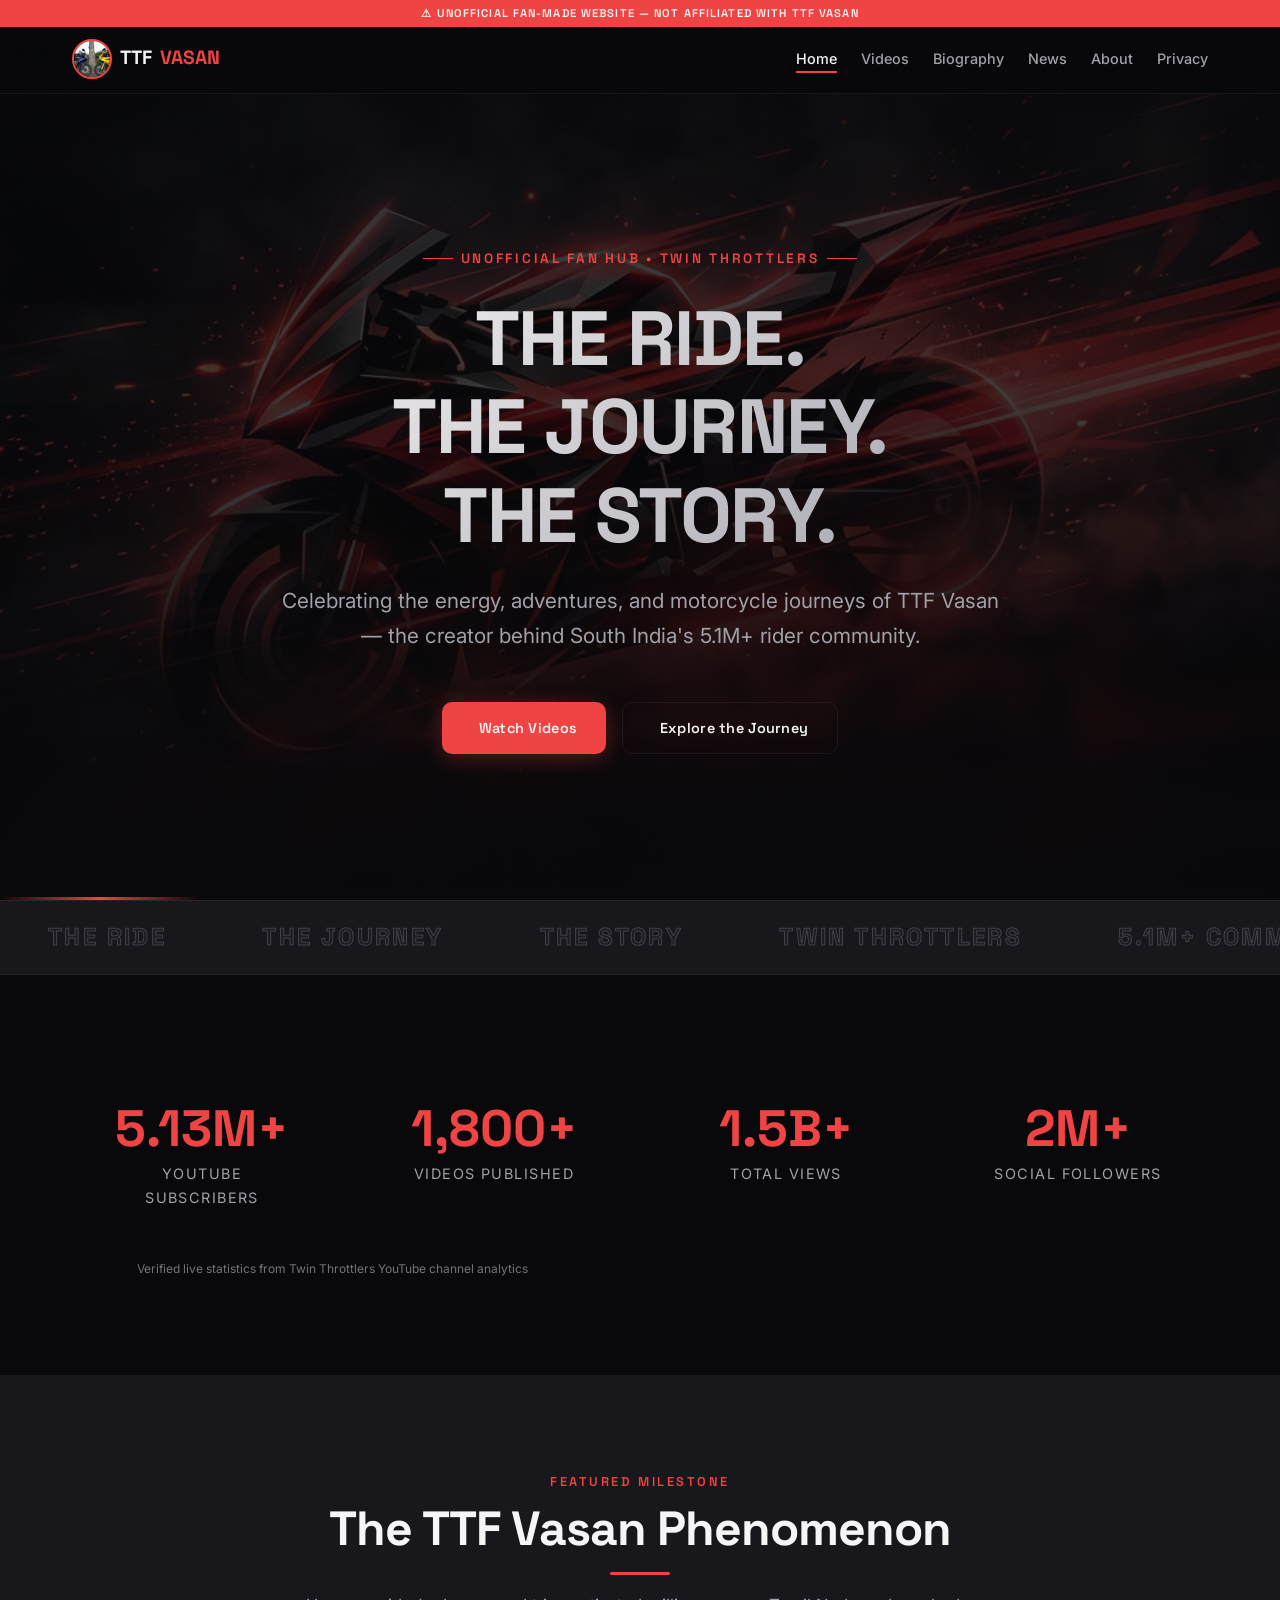
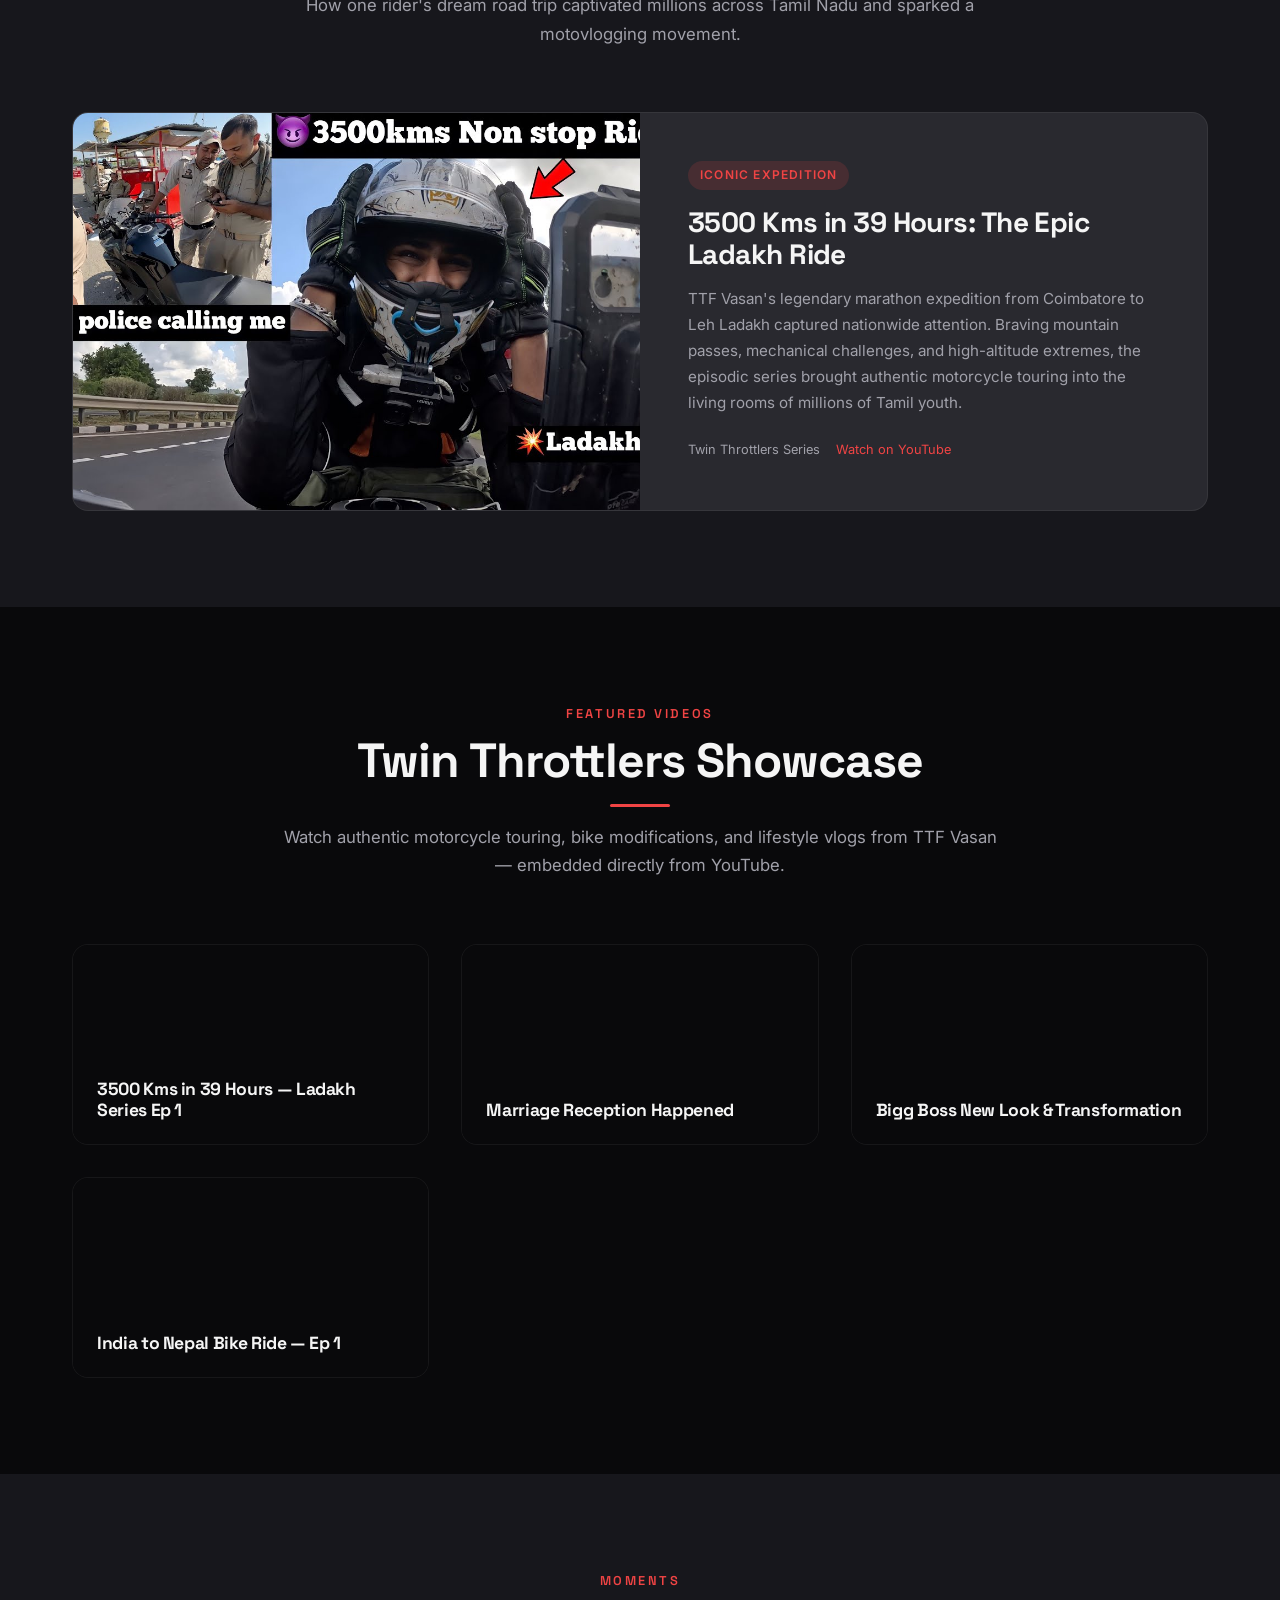
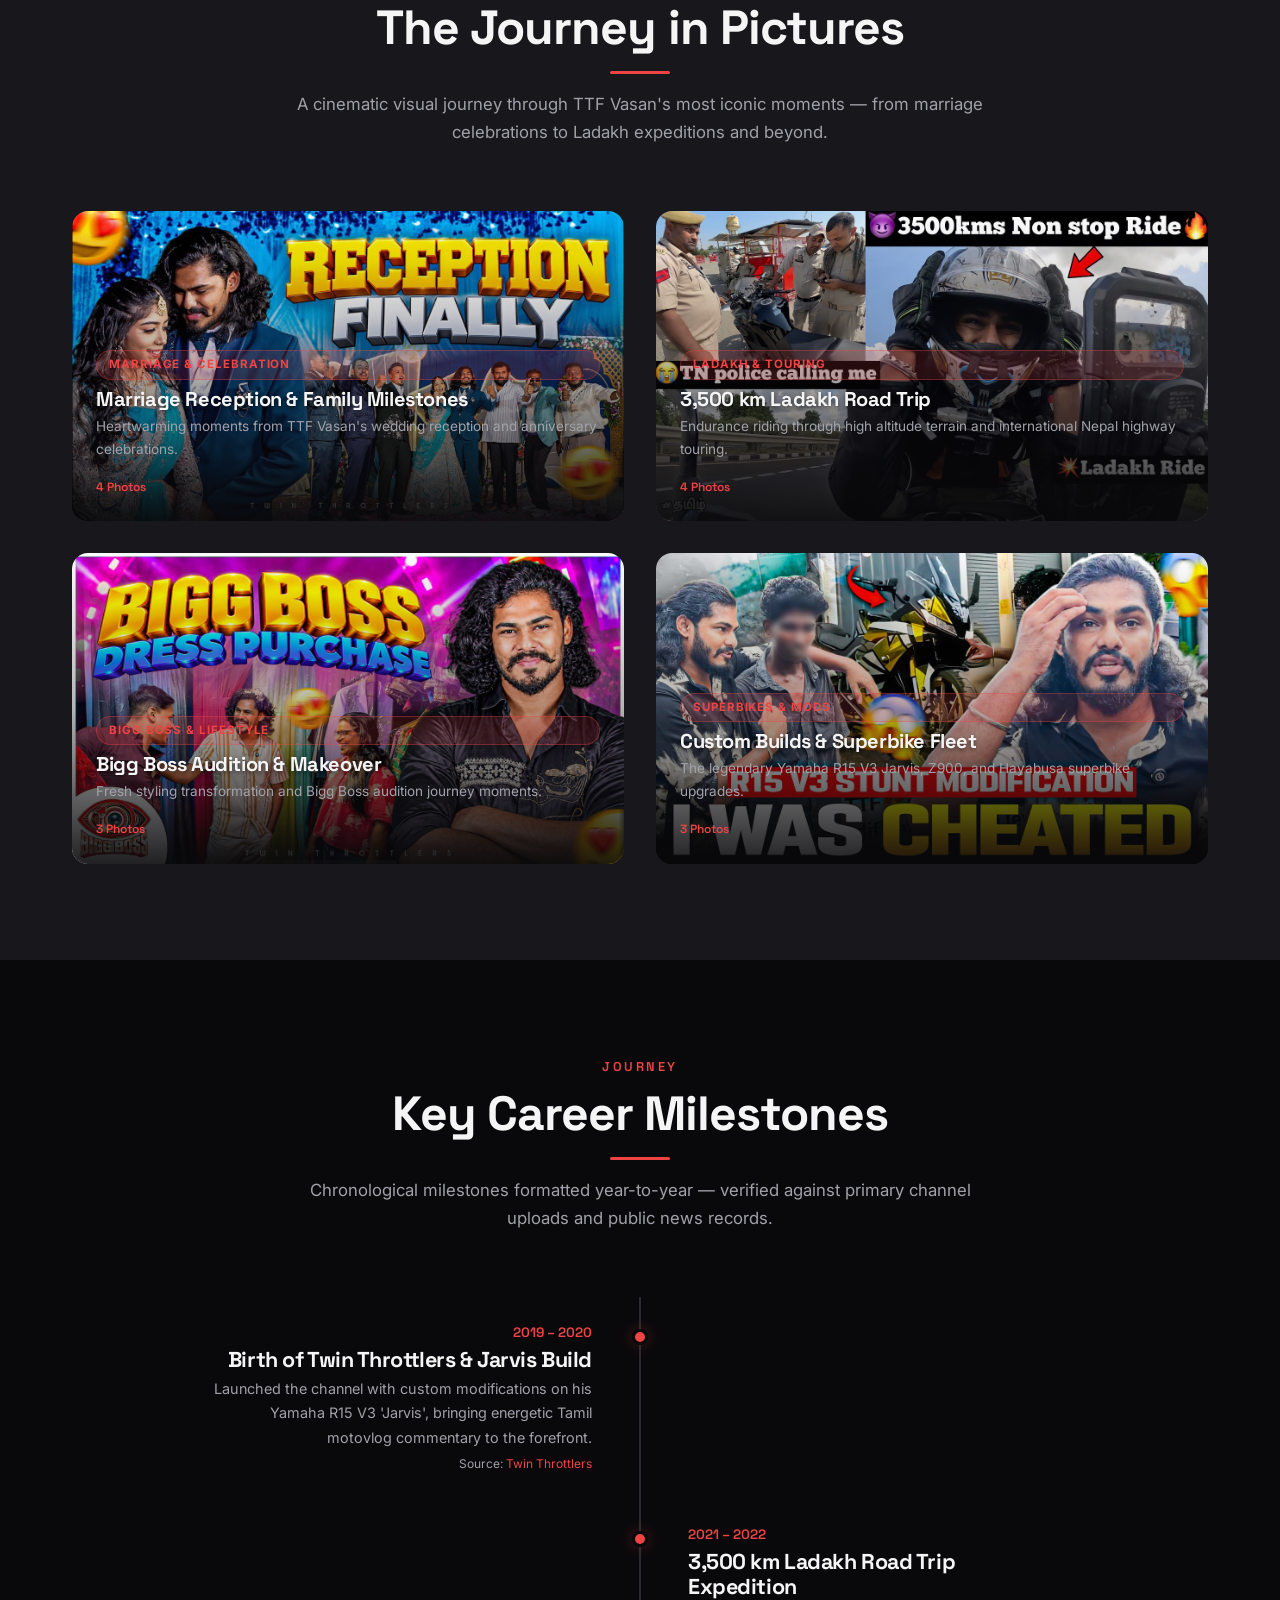
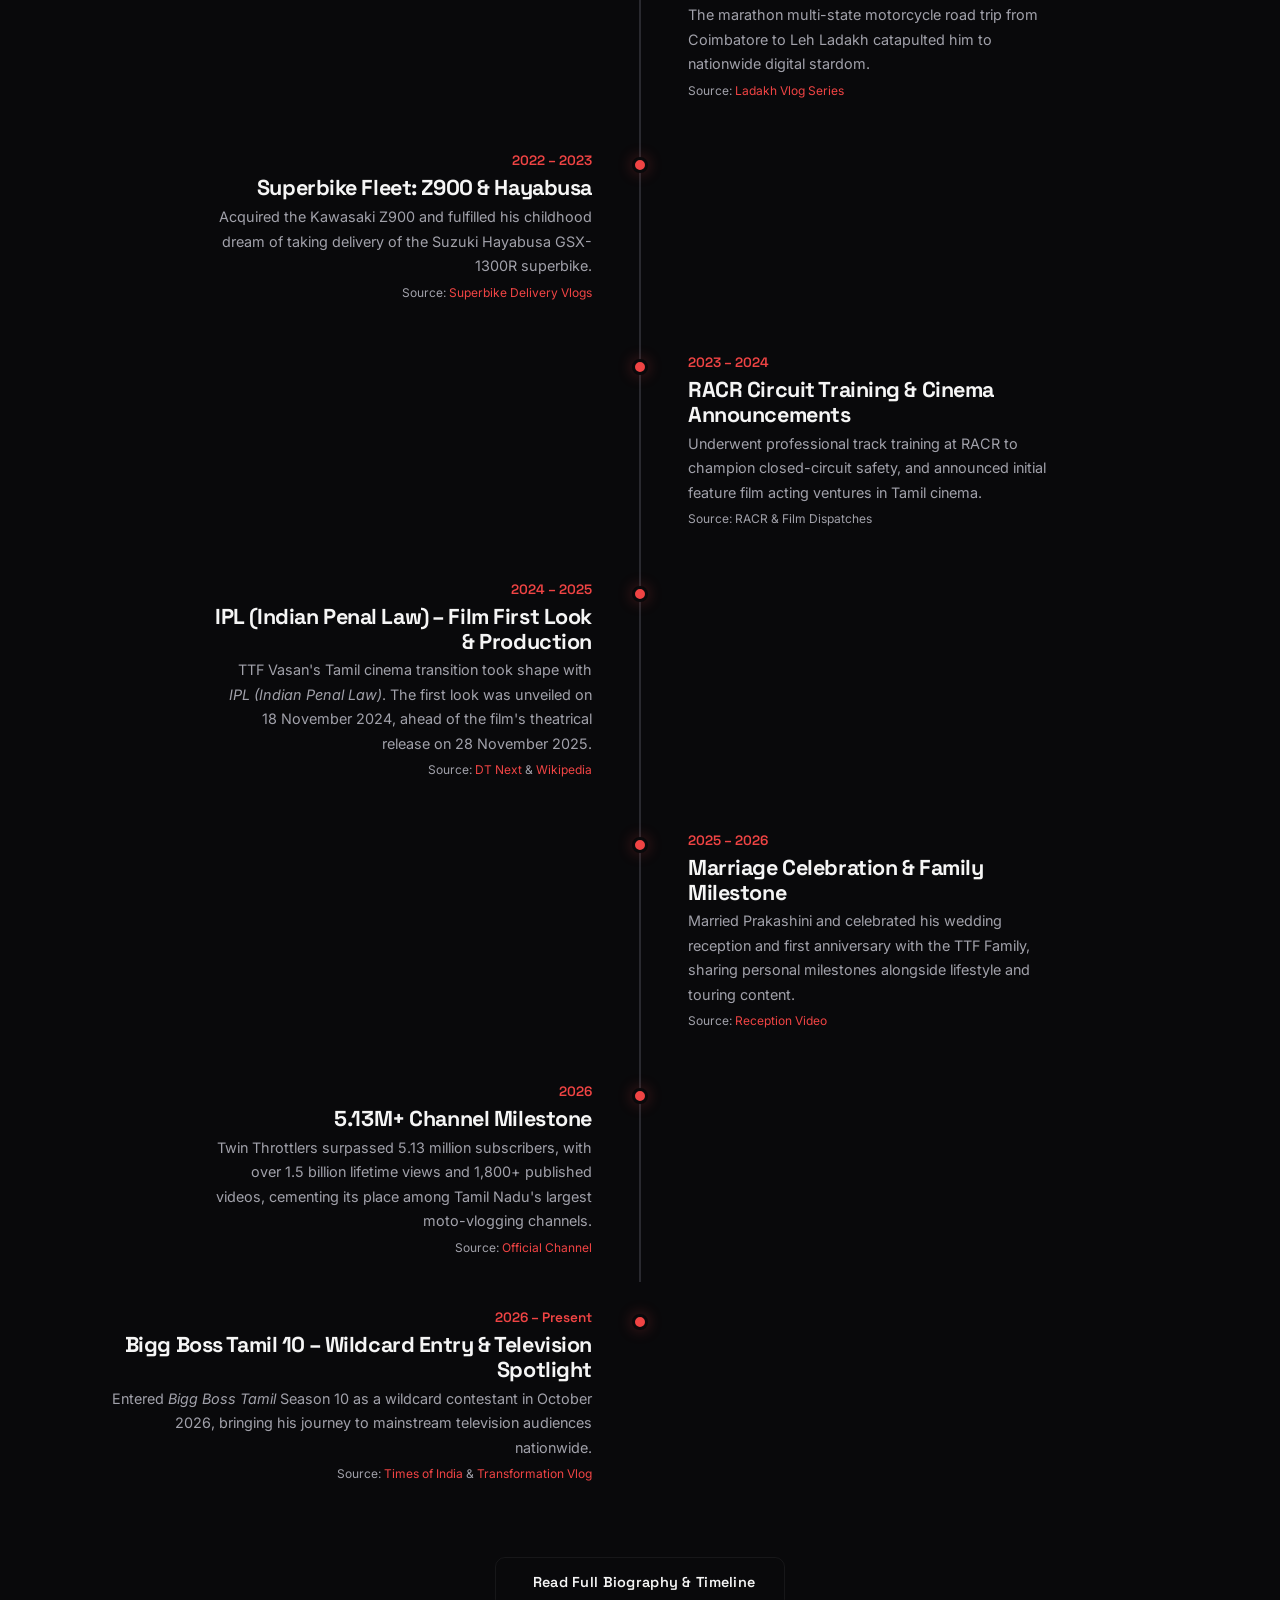
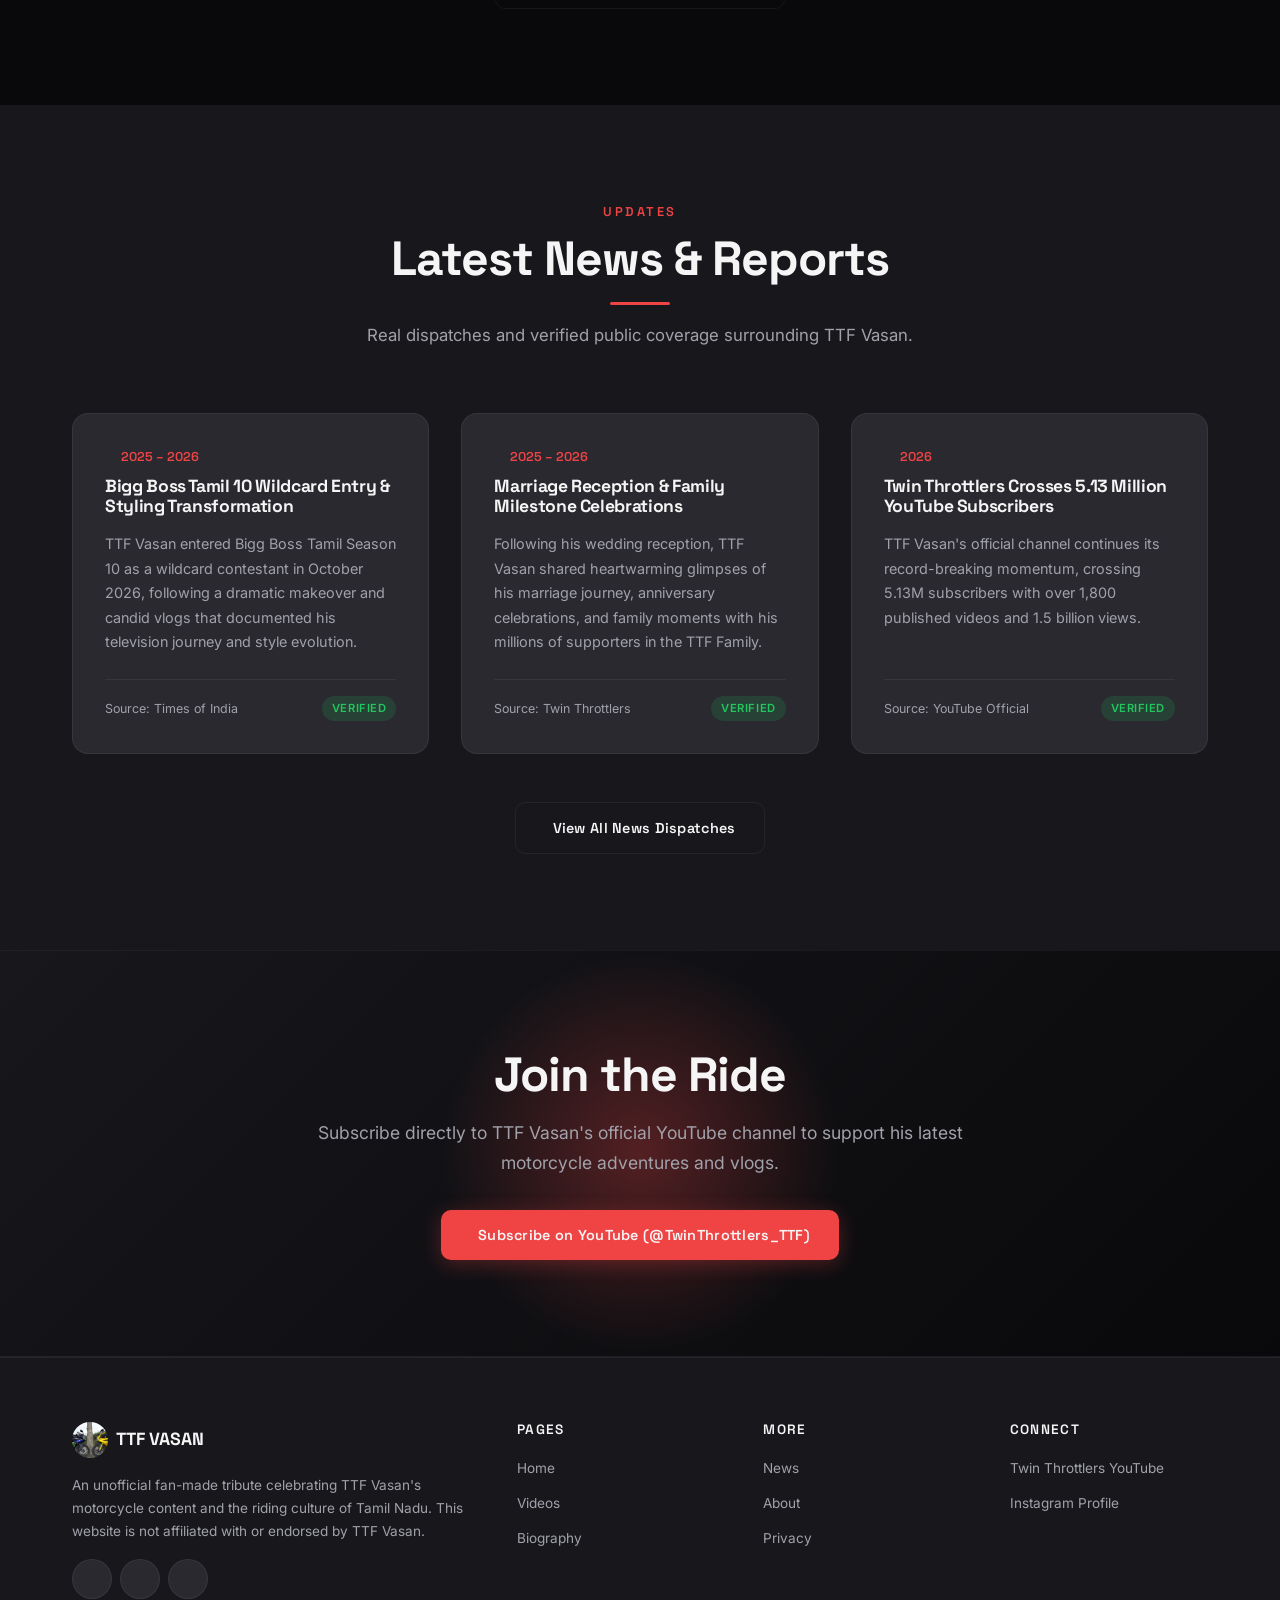
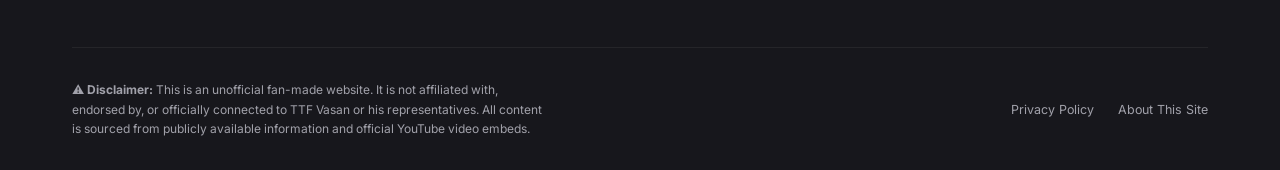
==== commit 26555010: "fix: reposition Bigg Boss timeline entry to present day" ====
--- a/index.html
+++ b/index.html
@@ -419,16 +419,6 @@
             </div>
           </div>
 
-          <div class="timeline-item reveal-right">
-            <div class="timeline-dot"></div>
-            <div class="timeline-content">
-              <div class="timeline-date">2025 – 2026</div>
-              <h4>Bigg Boss Tamil 10 – Wildcard Entry & Television Spotlight</h4>
-              <p>Entered <em>Bigg Boss Tamil</em> Season 10 as a wildcard contestant in October 2026, bringing his journey to mainstream television audiences nationwide.</p>
-              <div class="timeline-source">Source: <a href="https://timesofindia.indiatimes.com/tv/news/tamil/who-is-ttf-vasan-all-about-the-youtuber-turned-actor-on-bigg-boss-tamil-10/articleshow/134993520.cms" target="_blank" rel="noopener noreferrer">Times of India</a> &amp; <a href="https://www.youtube.com/watch?v=bCAUNi5t_EQ" target="_blank" rel="noopener noreferrer">Transformation Vlog</a></div>
-            </div>
-          </div>
-
           <div class="timeline-item reveal-left">
             <div class="timeline-dot"></div>
             <div class="timeline-content">
@@ -449,6 +439,16 @@
             </div>
           </div>
         </div>
+
+         <div class="timeline-item reveal-right">
+            <div class="timeline-dot"></div>
+            <div class="timeline-content">
+              <div class="timeline-date">2026 – Present </div>
+              <h4>Bigg Boss Tamil 10 – Wildcard Entry & Television Spotlight</h4>
+              <p>Entered <em>Bigg Boss Tamil</em> Season 10 as a wildcard contestant in October 2026, bringing his journey to mainstream television audiences nationwide.</p>
+              <div class="timeline-source">Source: <a href="https://timesofindia.indiatimes.com/tv/news/tamil/who-is-ttf-vasan-all-about-the-youtuber-turned-actor-on-bigg-boss-tamil-10/articleshow/134993520.cms" target="_blank" rel="noopener noreferrer">Times of India</a> &amp; <a href="https://www.youtube.com/watch?v=bCAUNi5t_EQ" target="_blank" rel="noopener noreferrer">Transformation Vlog</a></div>
+            </div>
+          </div>
 
         <div style="text-align:center;margin-top:var(--space-2xl);" class="reveal">
           <a href="biography.html" class="btn btn-outline" id="cta-full-biography">
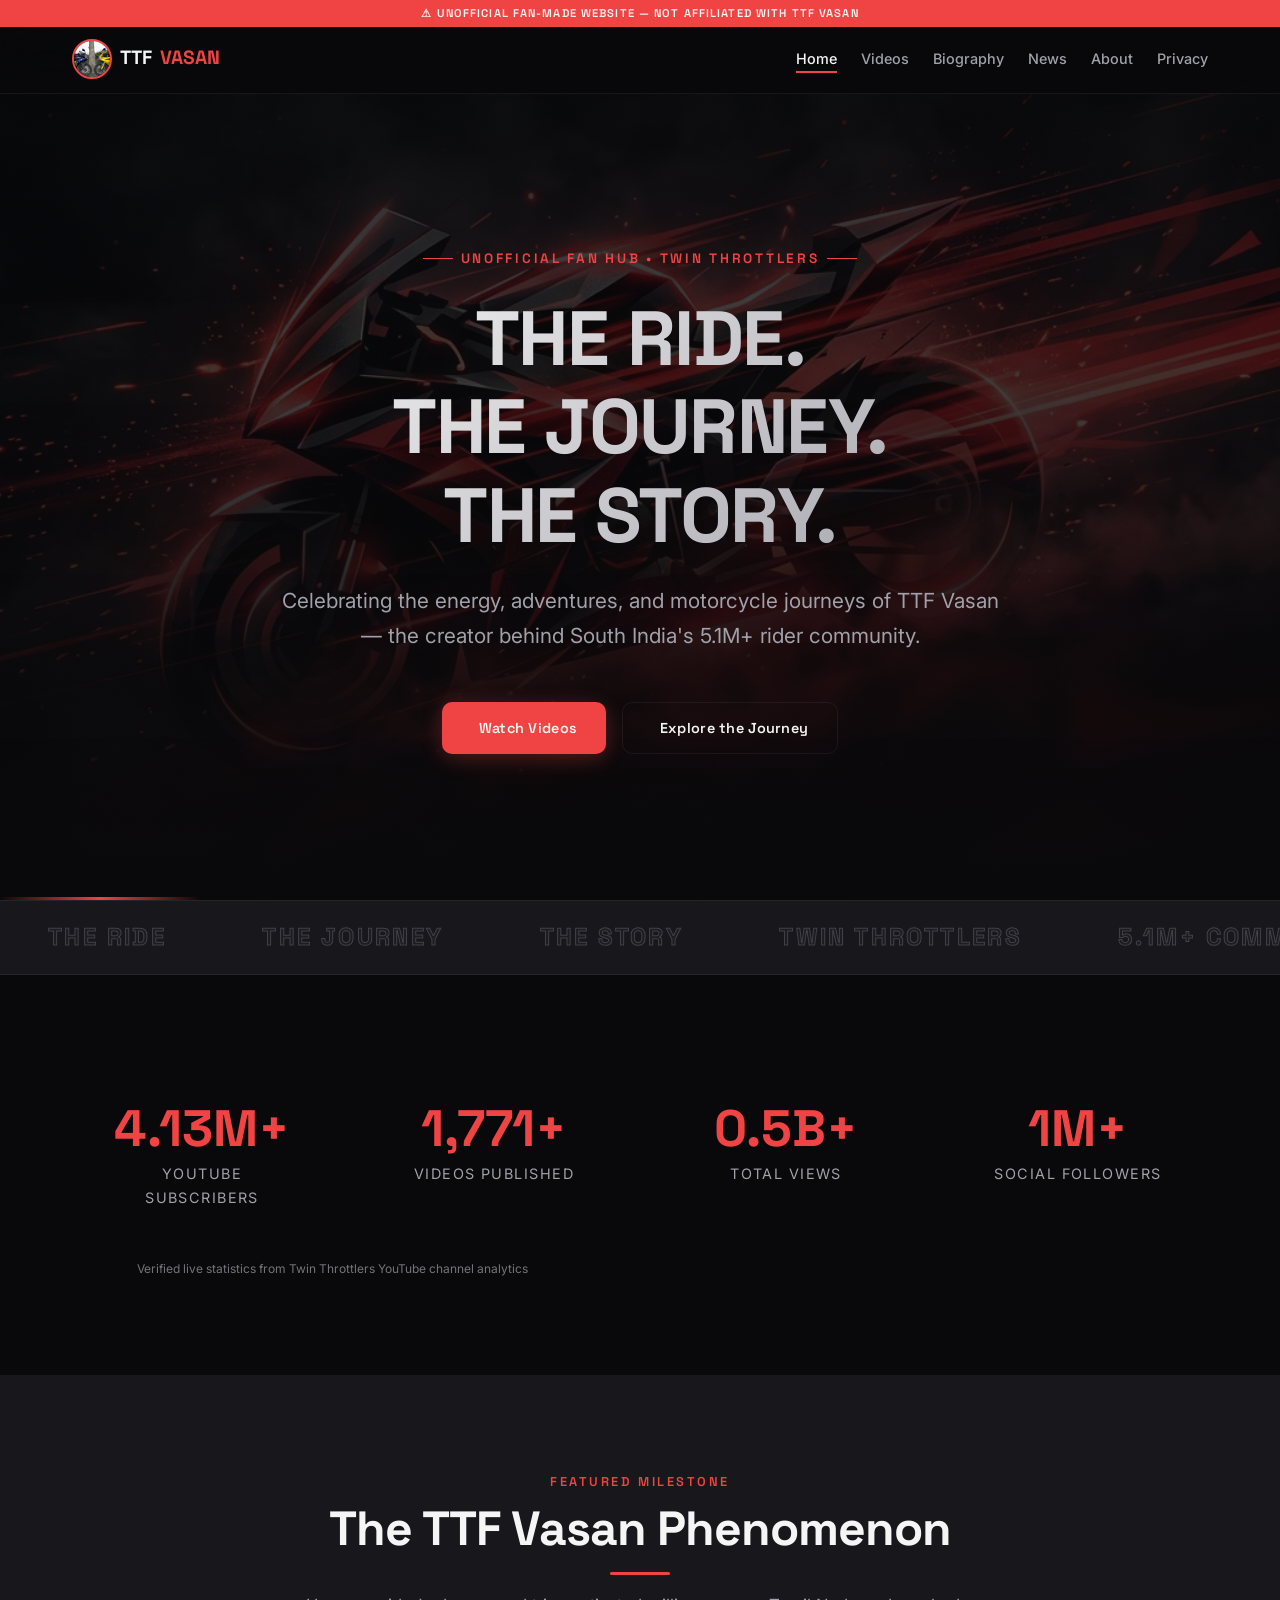
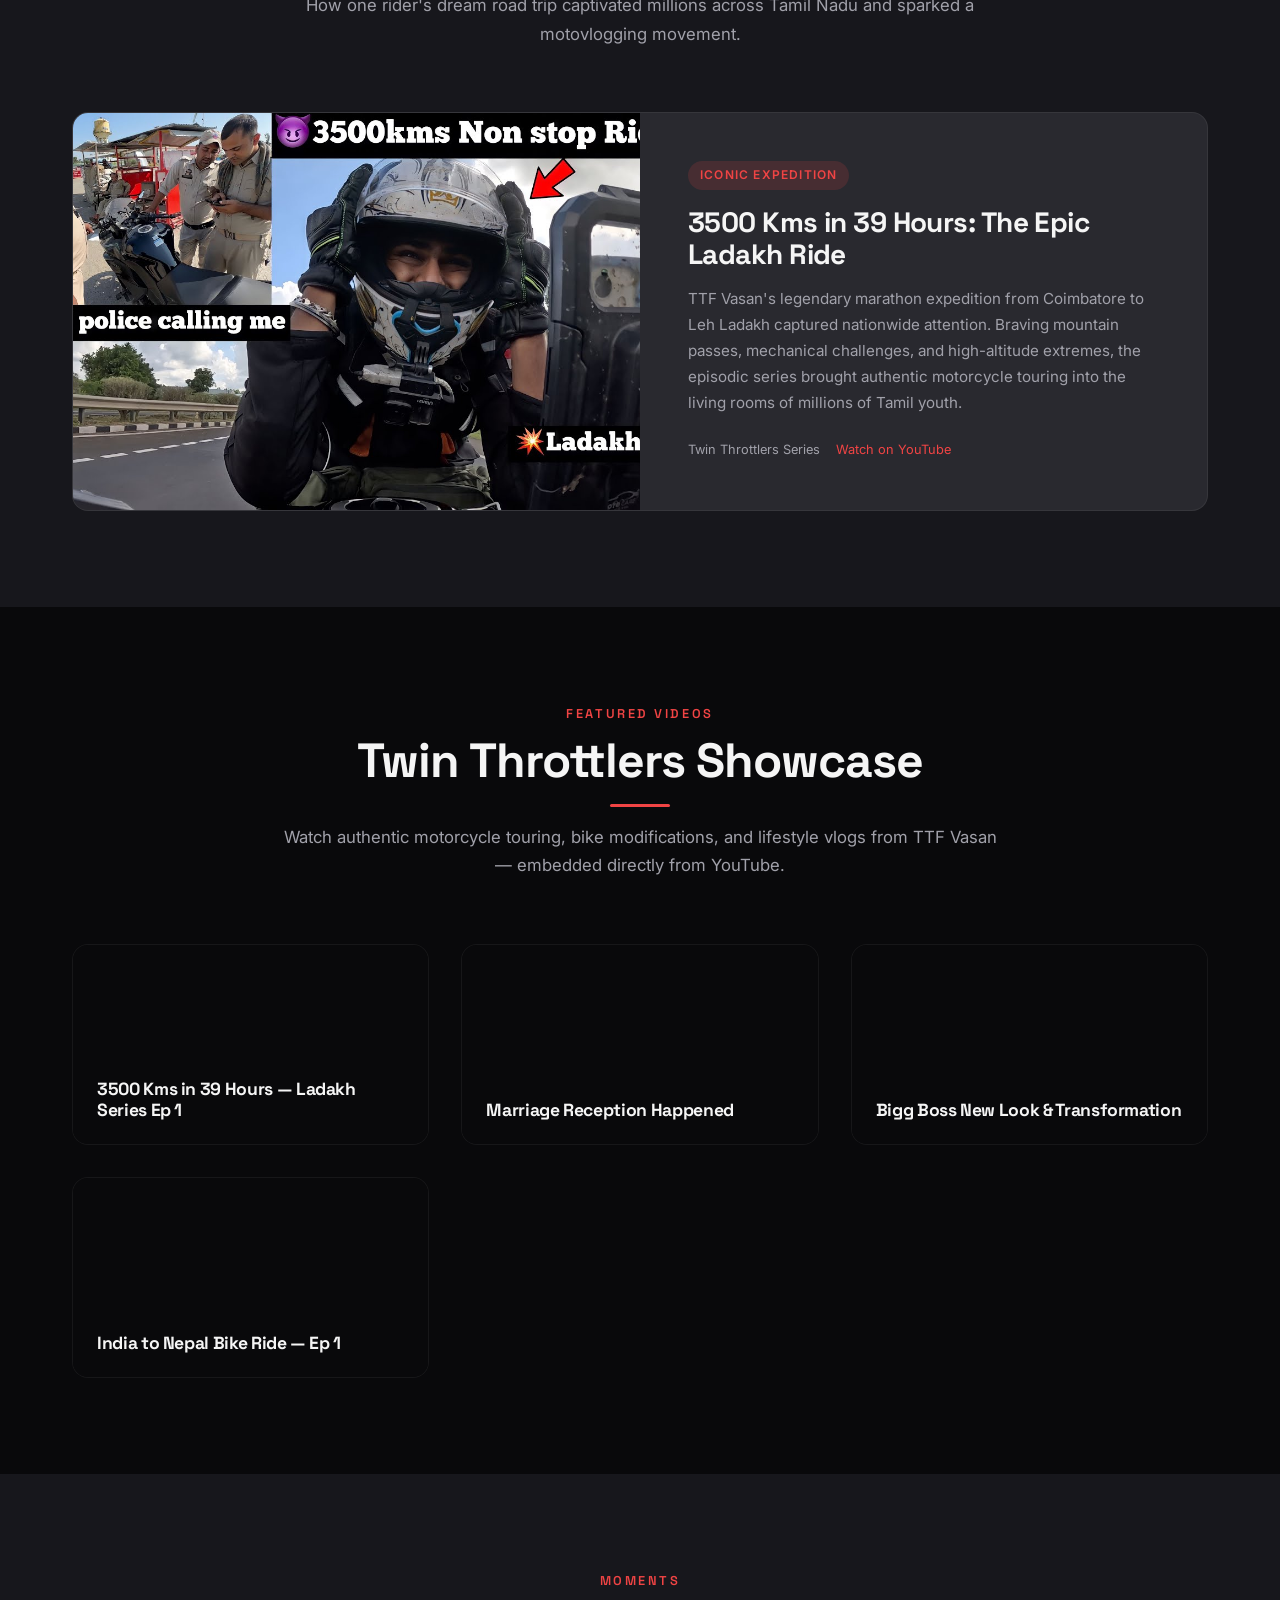
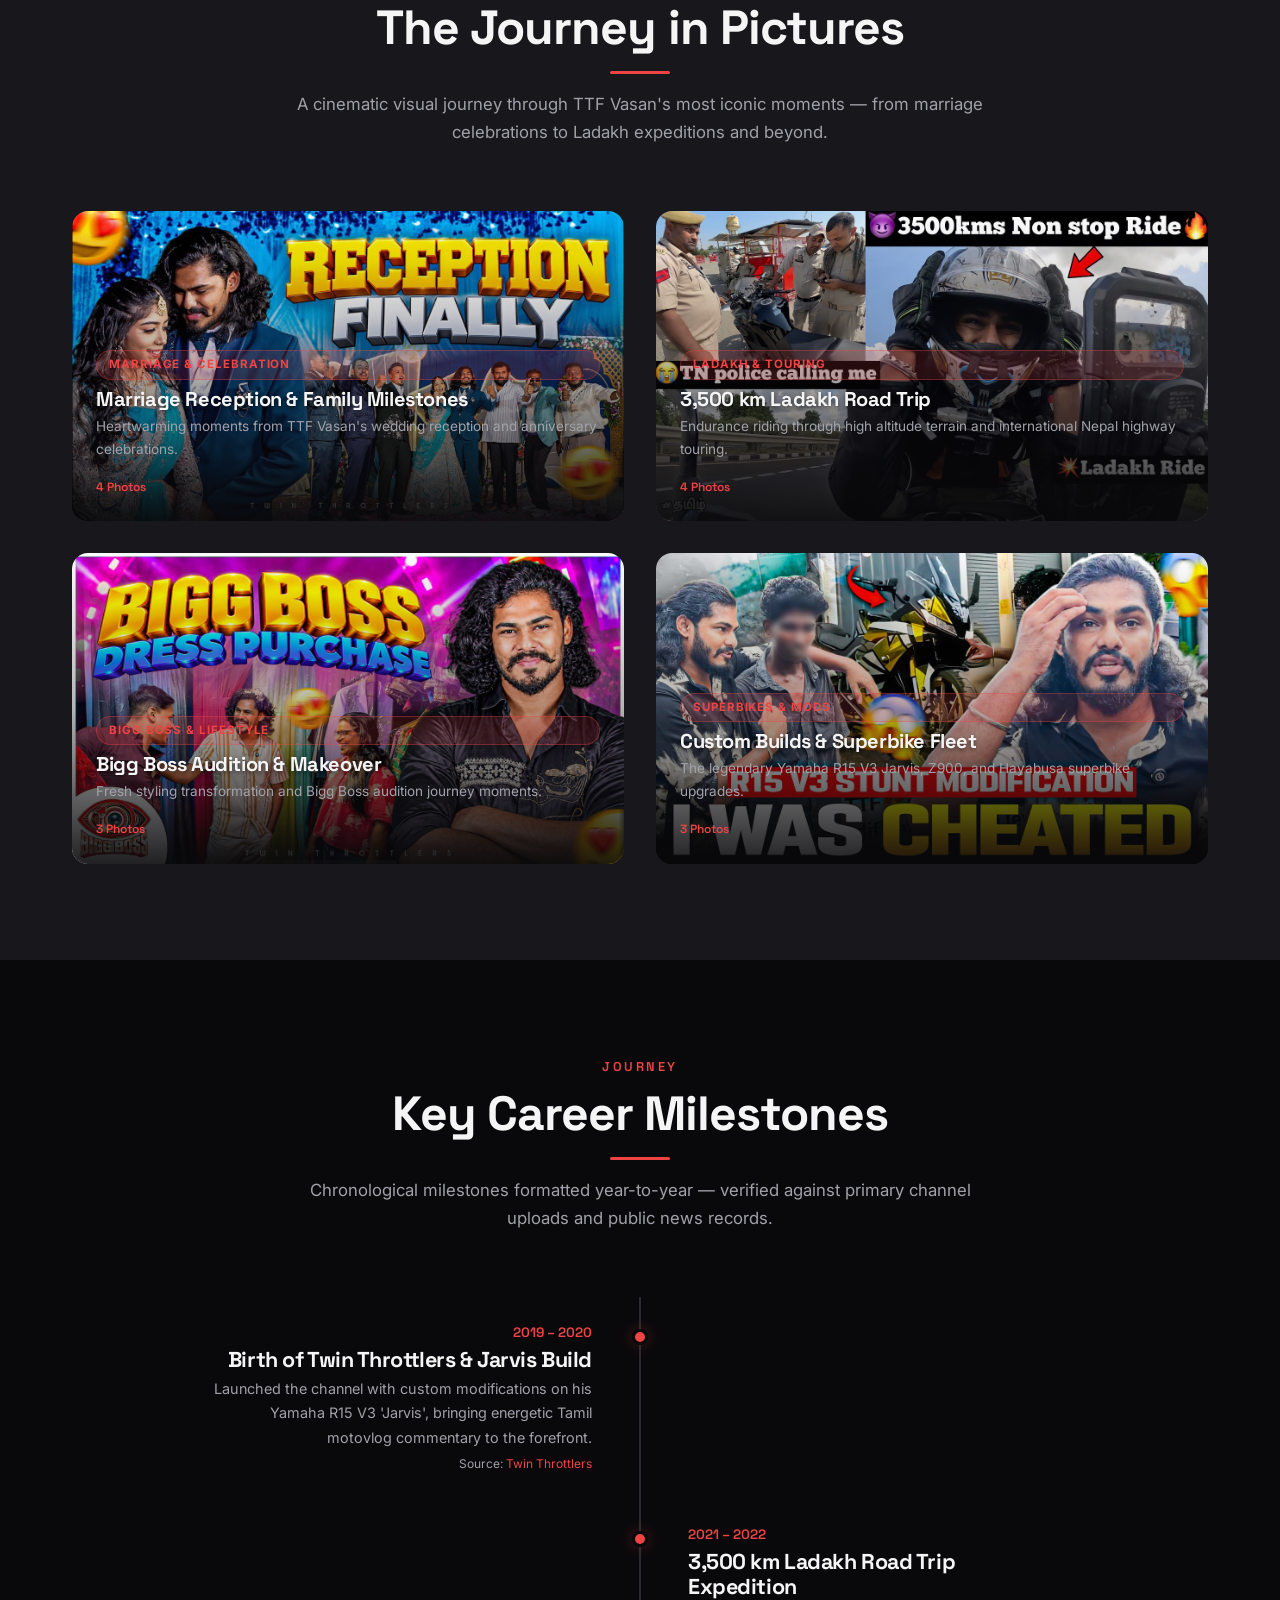
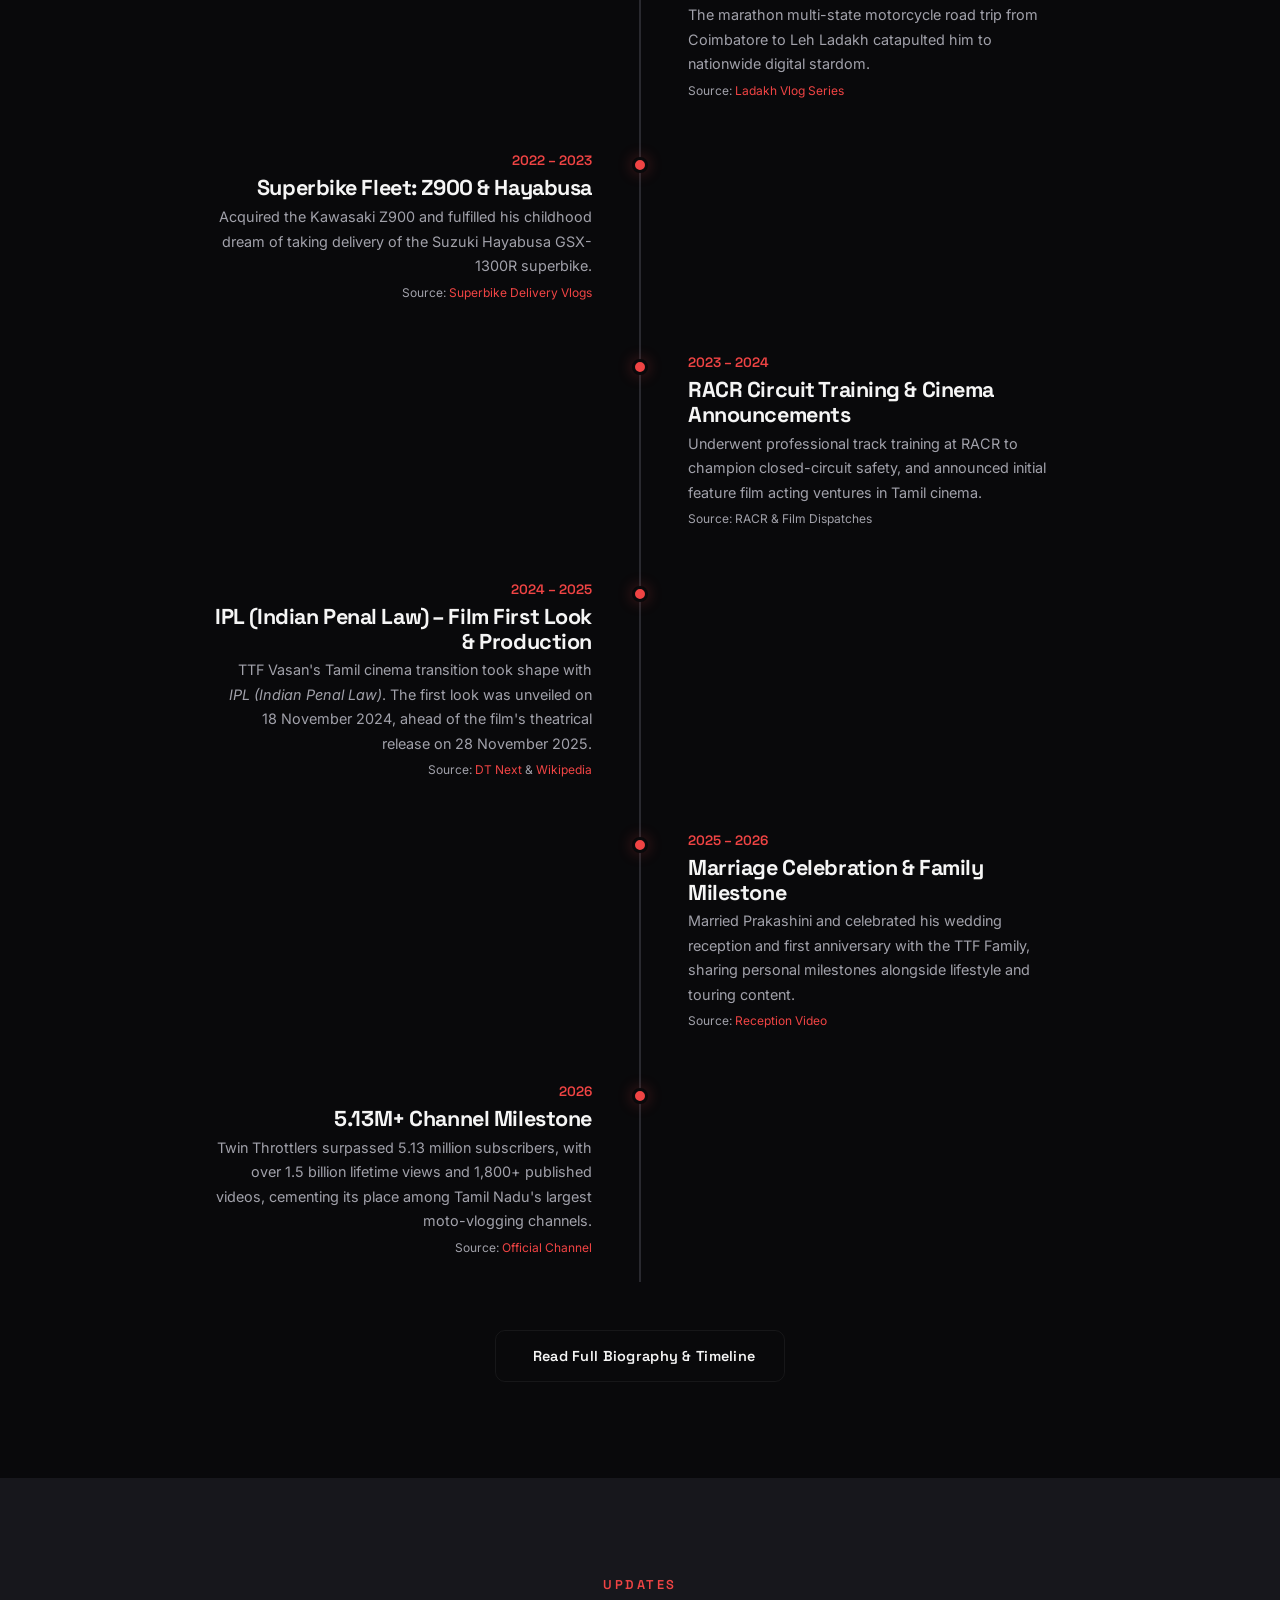
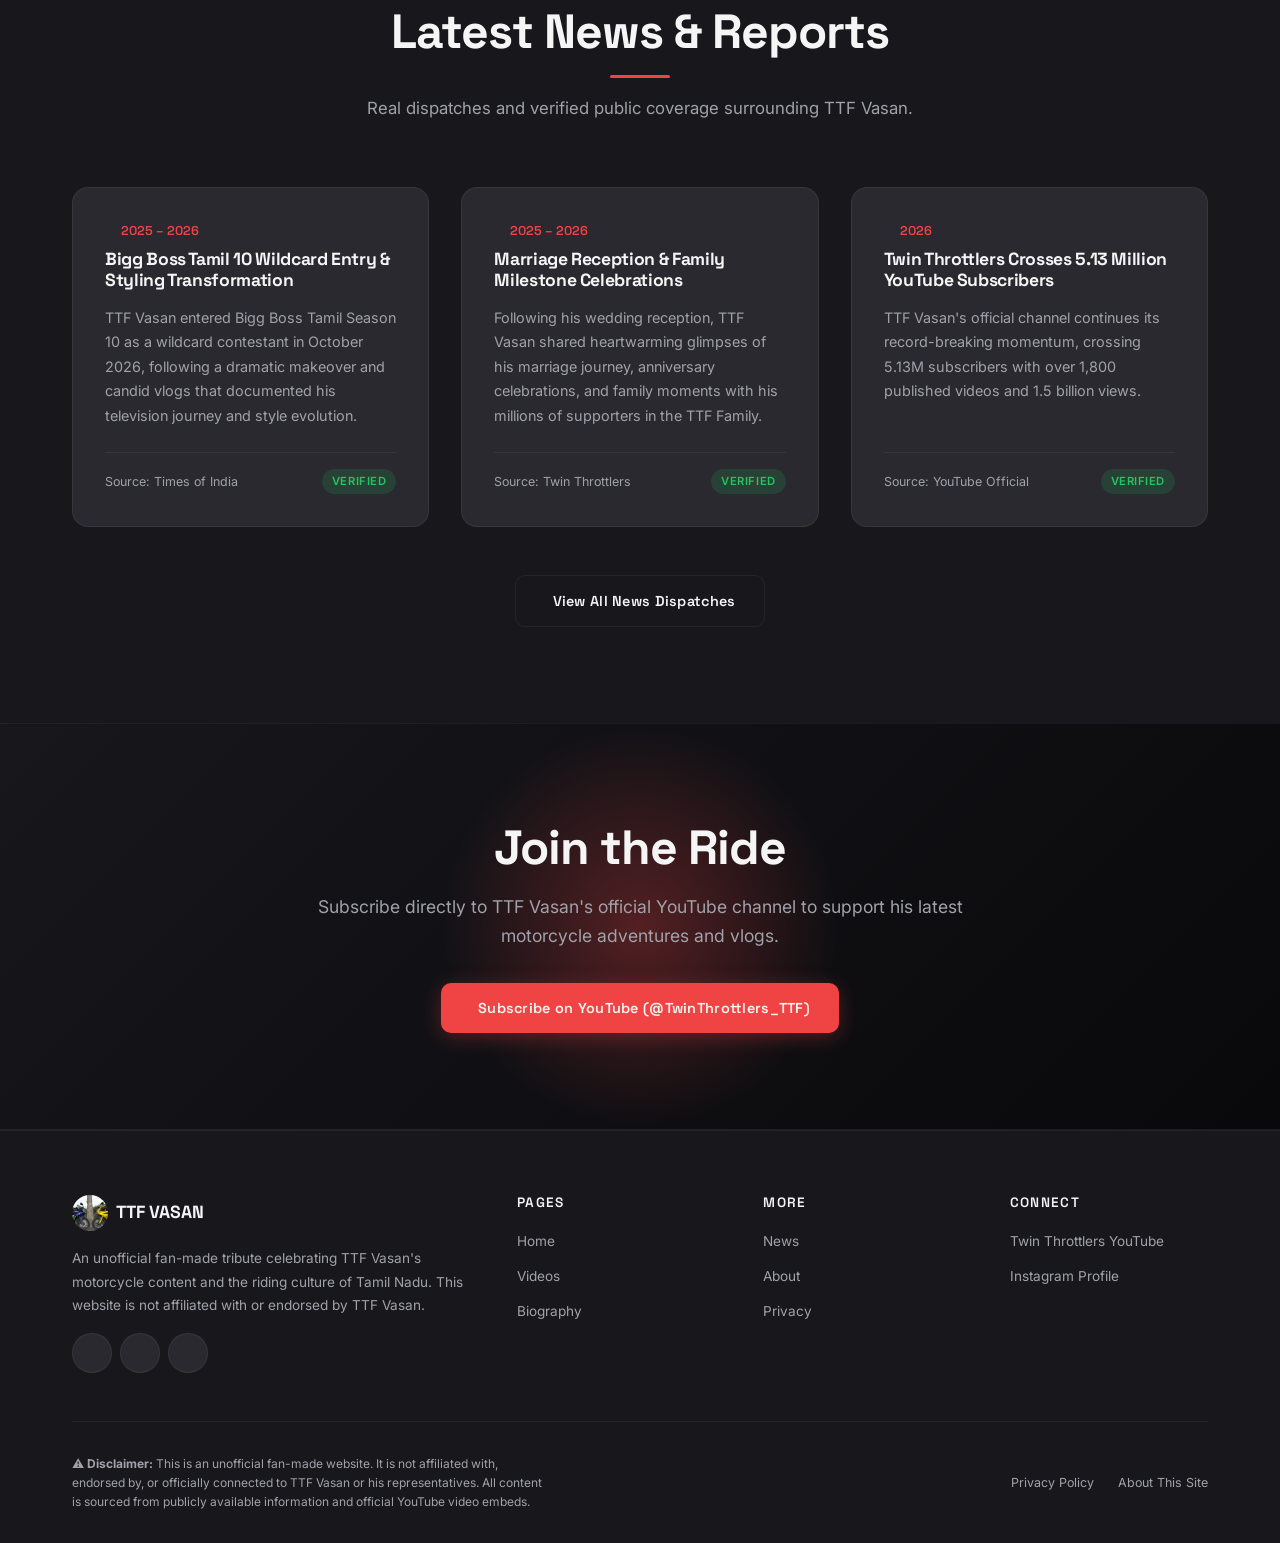
==== commit edcc9ef5: "chore: remove duplicate Bigg Boss timeline entry" ====
--- a/index.html
+++ b/index.html
@@ -440,15 +440,7 @@
           </div>
         </div>
 
-         <div class="timeline-item reveal-right">
-            <div class="timeline-dot"></div>
-            <div class="timeline-content">
-              <div class="timeline-date">2026 – Present </div>
-              <h4>Bigg Boss Tamil 10 – Wildcard Entry & Television Spotlight</h4>
-              <p>Entered <em>Bigg Boss Tamil</em> Season 10 as a wildcard contestant in October 2026, bringing his journey to mainstream television audiences nationwide.</p>
-              <div class="timeline-source">Source: <a href="https://timesofindia.indiatimes.com/tv/news/tamil/who-is-ttf-vasan-all-about-the-youtuber-turned-actor-on-bigg-boss-tamil-10/articleshow/134993520.cms" target="_blank" rel="noopener noreferrer">Times of India</a> &amp; <a href="https://www.youtube.com/watch?v=bCAUNi5t_EQ" target="_blank" rel="noopener noreferrer">Transformation Vlog</a></div>
-            </div>
-          </div>
+        
 
         <div style="text-align:center;margin-top:var(--space-2xl);" class="reveal">
           <a href="biography.html" class="btn btn-outline" id="cta-full-biography">
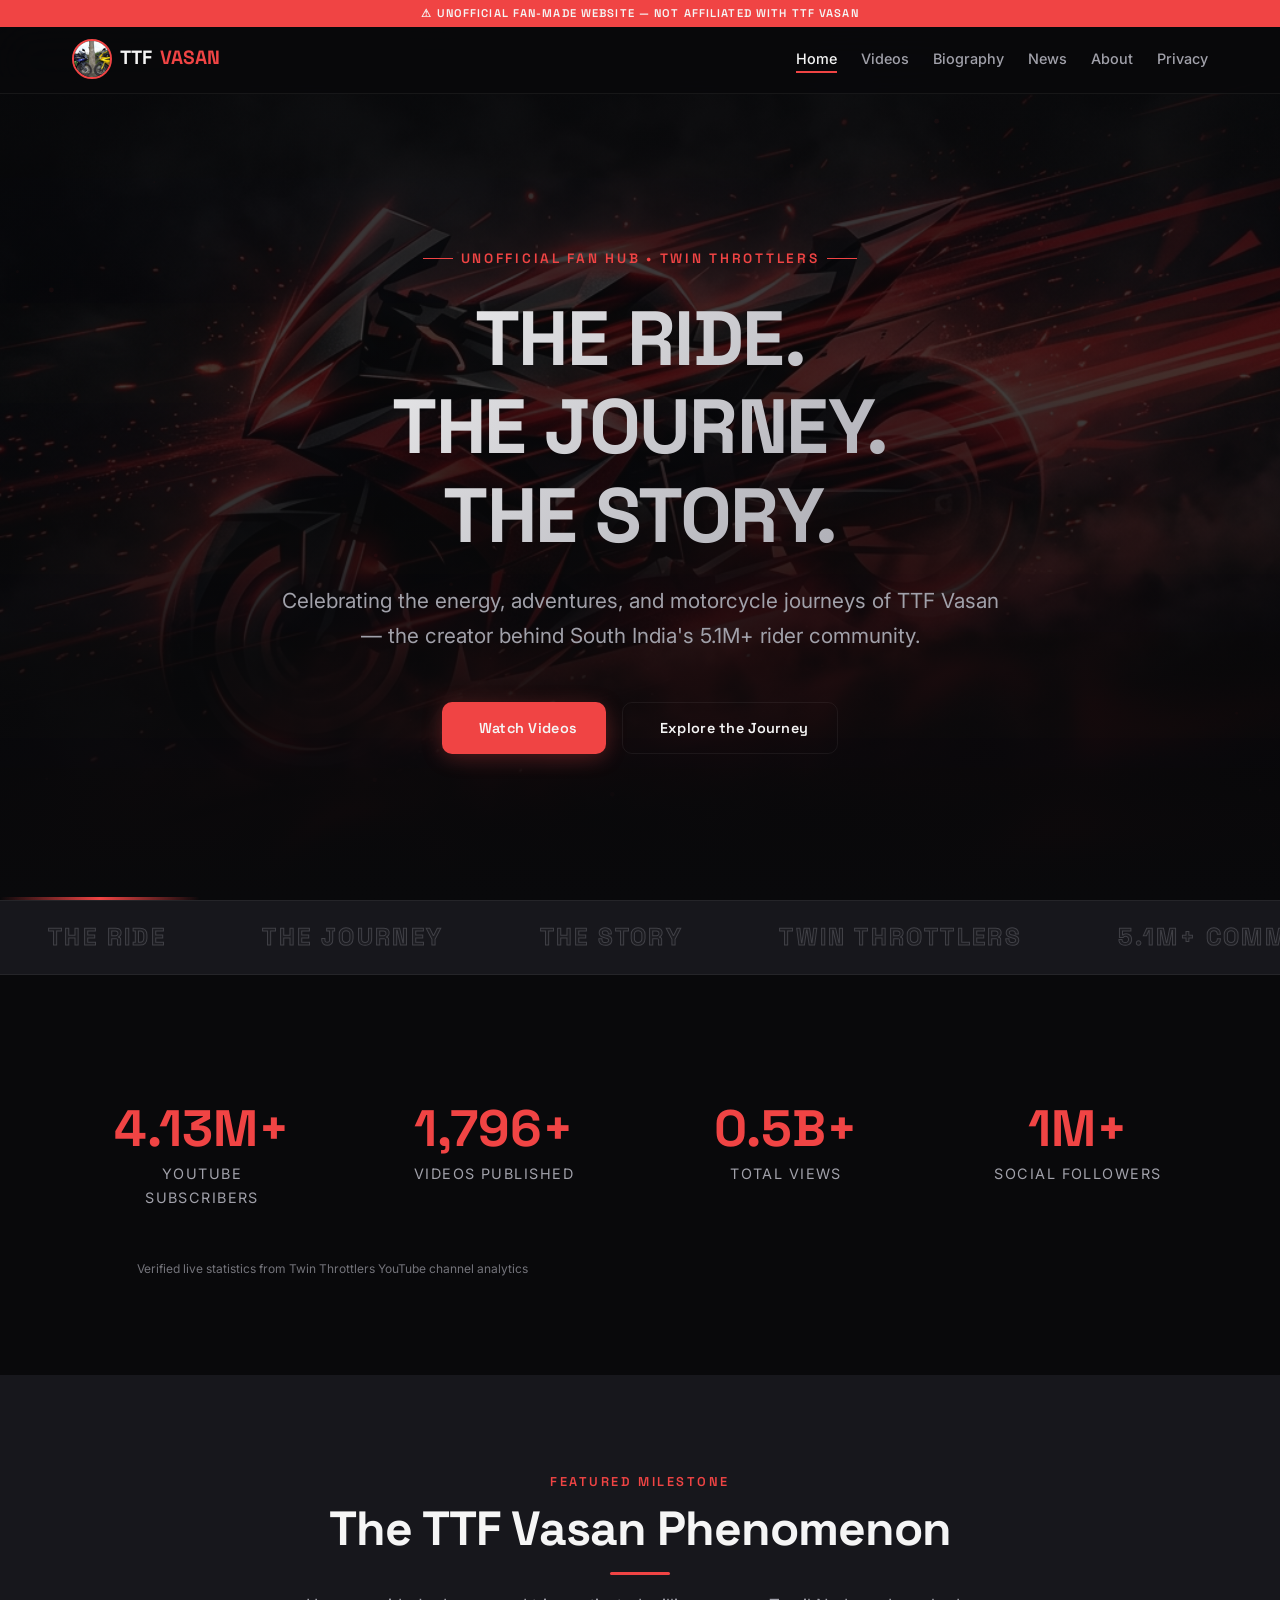
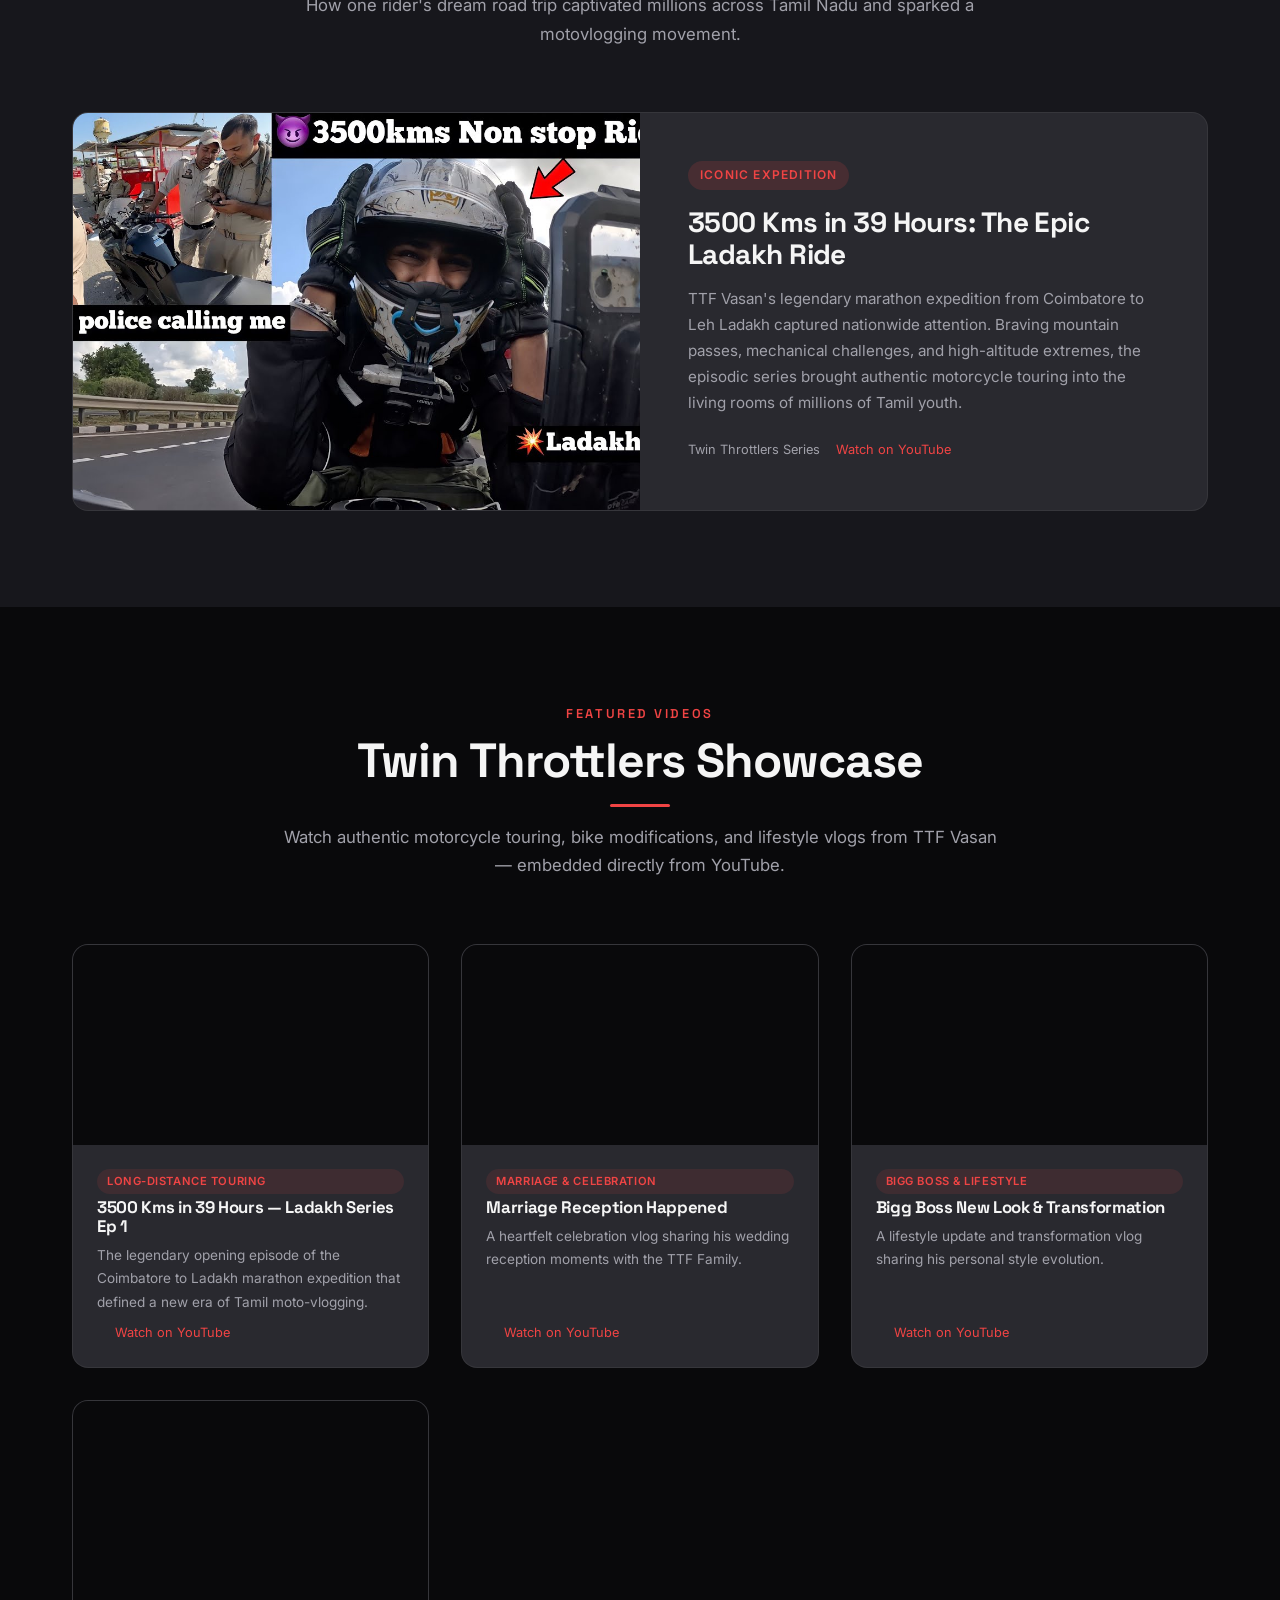
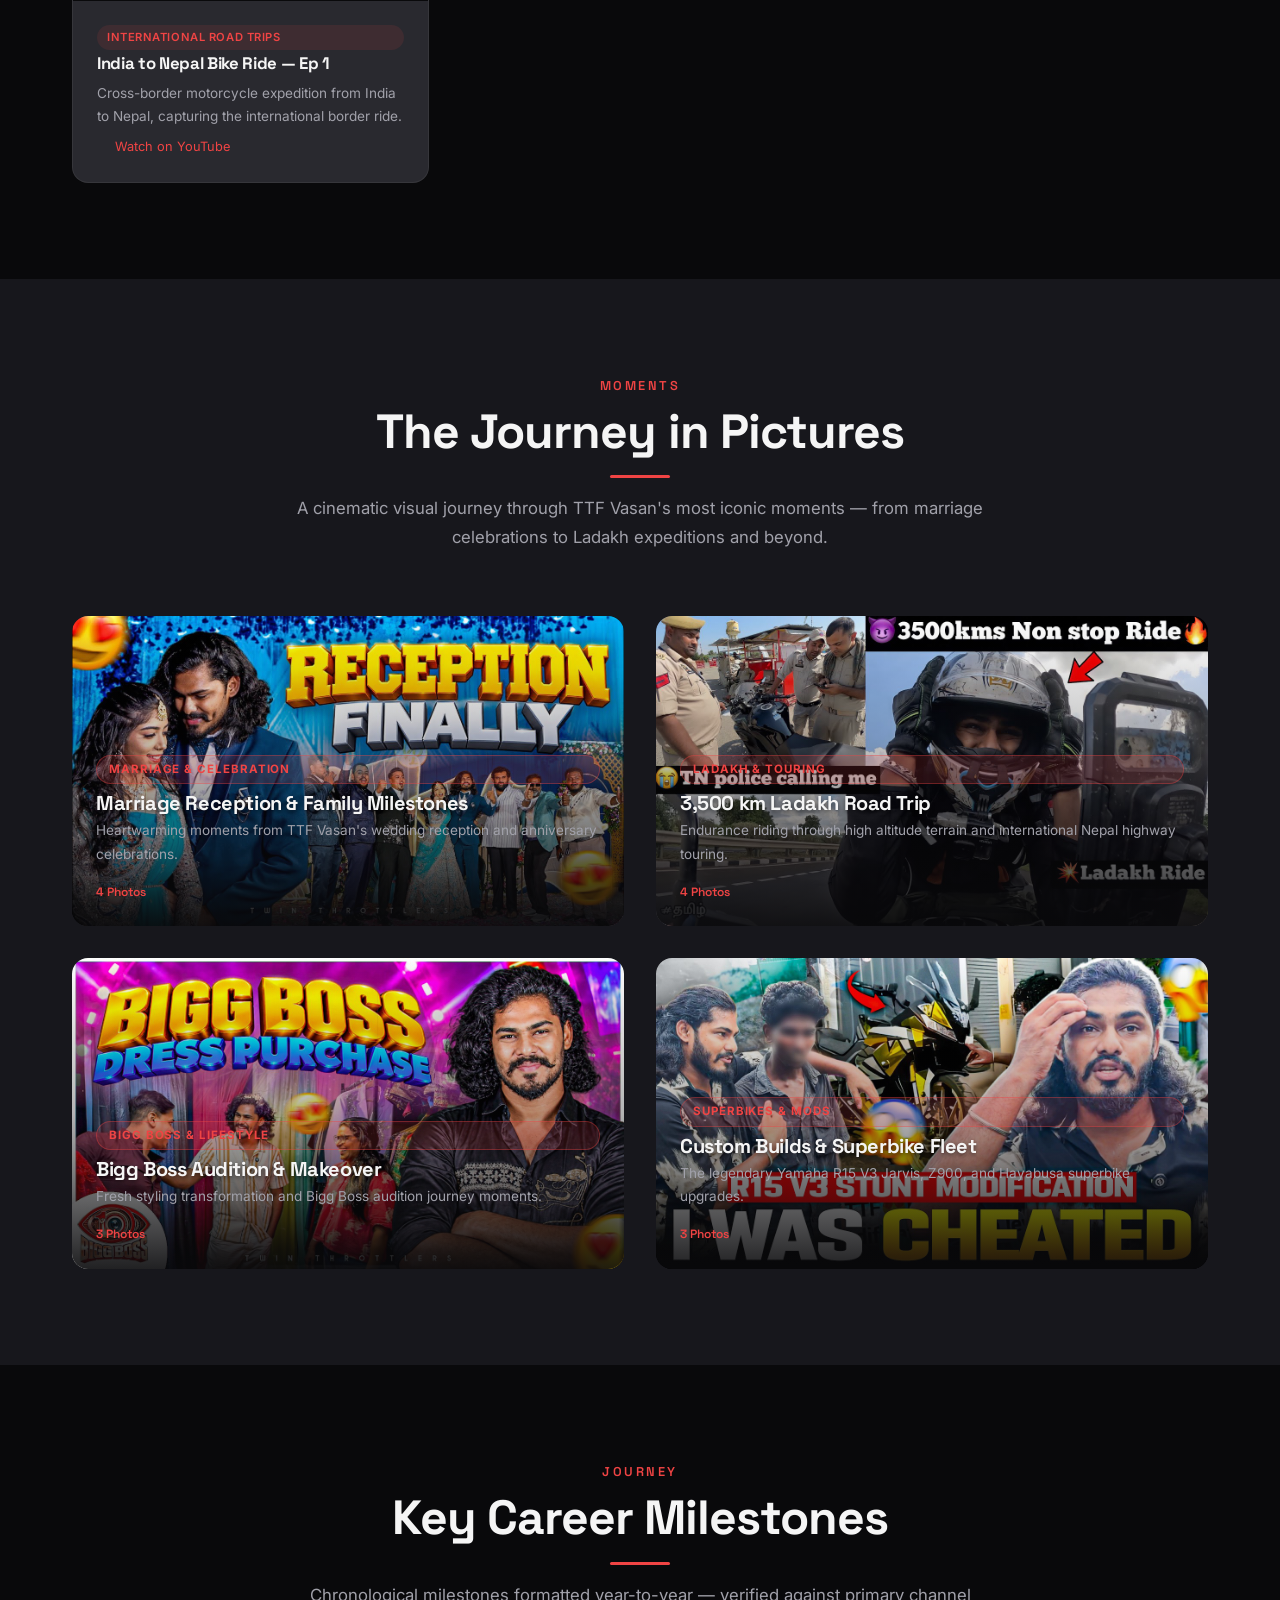
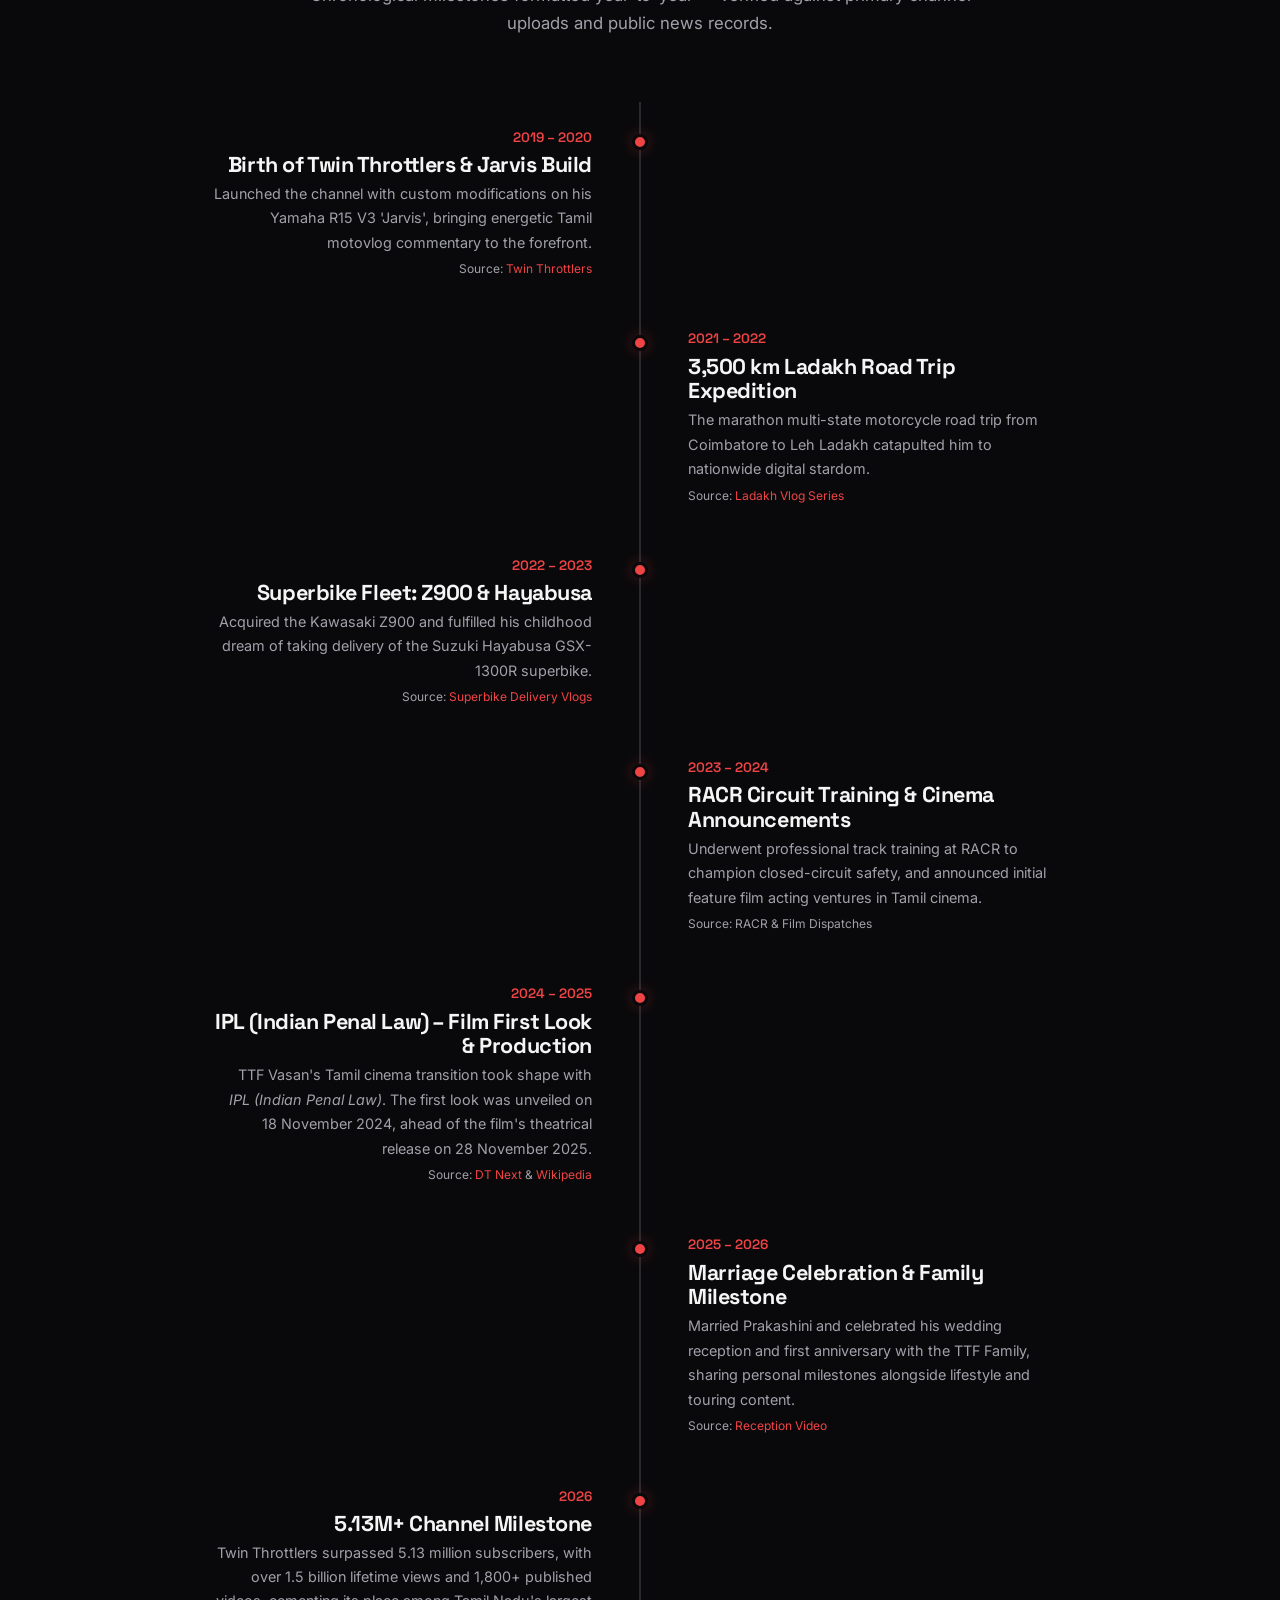
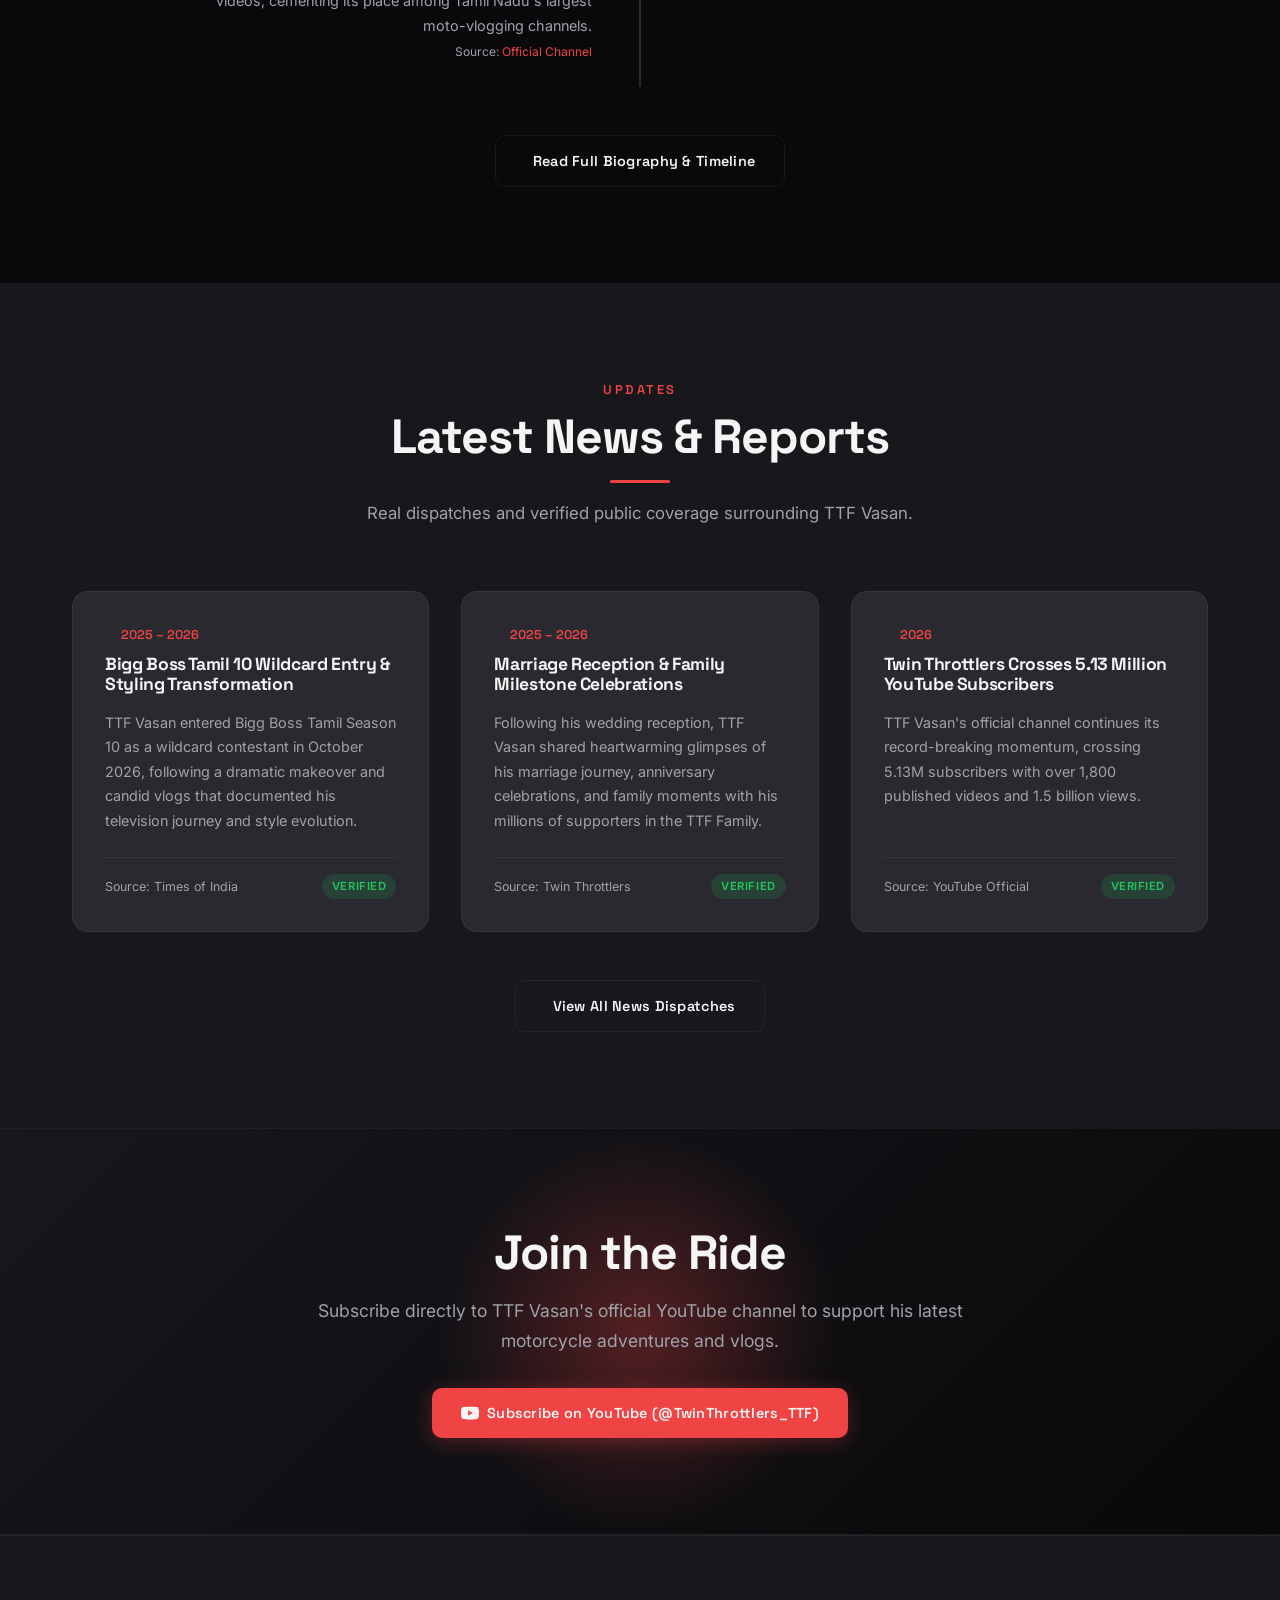
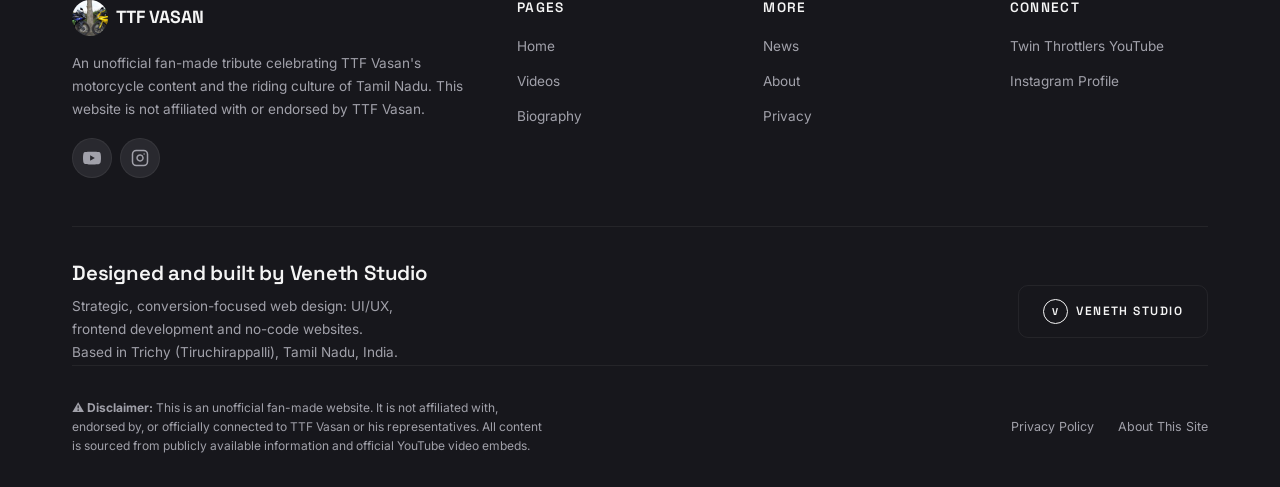
==== commit 4a0acd01: "Update site content, styles, and add favicons" ====
--- a/index.html
+++ b/index.html
@@ -1,23 +1,32 @@
 ﻿<!DOCTYPE html>
 <html lang="en">
+
 <head>
   <meta charset="UTF-8">
   <meta name="viewport" content="width=device-width, initial-scale=1.0">
+  <link rel="icon" href="assets/favicon.ico" sizes="16x16 32x32 48x48">
+  <link rel="icon" type="image/png" sizes="32x32" href="assets/favicon-32.png">
+  <link rel="icon" type="image/png" sizes="192x192" href="assets/favicon-192.png">
+  <link rel="apple-touch-icon" sizes="180x180" href="assets/apple-touch-icon.png">
   <title>TTF VASAN — Unofficial Fan Hub | The Ride. The Journey. The Story.</title>
-  <meta name="description" content="An unofficial fan-made tribute to TTF Vasan (Twin Throttlers) — celebrating the ride, the journey, and the story of one of Tamil Nadu's most recognized motorcycle content creators.">
+  <meta name="description"
+    content="An unofficial fan-made tribute to TTF Vasan (Twin Throttlers) — celebrating the ride, the journey, and the story of one of Tamil Nadu's most recognized motorcycle content creators.">
   <meta name="robots" content="index, follow">
   <link rel="canonical" href="index.html">
 
   <!-- Open Graph -->
   <meta property="og:title" content="TTF VASAN — Unofficial Fan Hub">
-  <meta property="og:description" content="An unofficial fan-made tribute to TTF Vasan — celebrating the ride, the journey, and the story.">
+  <meta property="og:description"
+    content="An unofficial fan-made tribute to TTF Vasan — celebrating the ride, the journey, and the story.">
   <meta property="og:type" content="website">
   <meta property="og:image" content="assets/ttf-vasan-portrait.jpg">
 
   <!-- Fonts -->
   <link rel="preconnect" href="https://fonts.googleapis.com">
   <link rel="preconnect" href="https://fonts.gstatic.com" crossorigin>
-  <link href="https://fonts.googleapis.com/css2?family=Space+Grotesk:wght@400;500;600;700&family=Inter:wght@300;400;500;600;700&display=swap" rel="stylesheet">
+  <link
+    href="https://fonts.googleapis.com/css2?family=Space+Grotesk:wght@400;500;600;700&family=Inter:wght@300;400;500;600;700&display=swap"
+    rel="stylesheet">
 
   <!-- Lucide Icons CDN -->
   <script src="https://unpkg.com/lucide@latest/dist/umd/lucide.js"></script>
@@ -25,6 +34,7 @@
   <!-- Styles -->
   <link rel="stylesheet" href="styles.css">
 </head>
+
 <body>
 
   <!-- Loading Screen -->
@@ -38,7 +48,9 @@
 
   <!-- Scroll Progress -->
   <div style="position:fixed;top:24px;left:0;right:0;height:3px;z-index:1002;background:transparent;">
-    <div class="scroll-progress" style="height:100%;width:0%;background:var(--racing-red);transition:width 100ms linear;border-radius:0 2px 2px 0;"></div>
+    <div class="scroll-progress"
+      style="height:100%;width:0%;background:var(--racing-red);transition:width 100ms linear;border-radius:0 2px 2px 0;">
+    </div>
   </div>
 
   <!-- Unofficial Badge -->
@@ -74,7 +86,8 @@
     <!-- ====== HERO SECTION ====== -->
     <section class="hero" id="hero" aria-label="Hero">
       <div class="hero-bg">
-        <img src="assets/hero-bg.jpg" alt="Abstract racing velocity telemetry and speed curves" width="1920" height="1080" loading="eager">
+        <img src="assets/hero-bg.jpg" alt="Abstract racing velocity telemetry and speed curves" width="1920"
+          height="1080" loading="eager">
       </div>
       <div class="hero-overlay"></div>
 
@@ -83,7 +96,8 @@
           <span>Unofficial Fan Hub • Twin Throttlers</span>
         </div>
         <h1>THE RIDE.<br>THE JOURNEY.<br>THE STORY.</h1>
-        <p class="hero-tagline">Celebrating the energy, adventures, and motorcycle journeys of TTF Vasan — the creator behind South India's 5.1M+ rider community.</p>
+        <p class="hero-tagline">Celebrating the energy, adventures, and motorcycle journeys of TTF Vasan — the creator
+          behind South India's 5.1M+ rider community.</p>
         <div class="hero-cta-group">
           <a href="videos.html" class="btn btn-primary" id="cta-watch-videos">
             <i data-lucide="play-circle"></i>
@@ -136,7 +150,8 @@
             <div class="stat-label">Social Followers</div>
           </div>
         </div>
-        <p style="text-align:center;font-size:0.75rem;color:var(--muted-grey);margin-top:1rem;opacity:0.7;">Verified live statistics from Twin Throttlers YouTube channel analytics</p>
+        <p style="text-align:center;font-size:0.75rem;color:var(--muted-grey);margin-top:1rem;opacity:0.7;">Verified
+          live statistics from Twin Throttlers YouTube channel analytics</p>
       </div>
     </section>
 
@@ -147,20 +162,29 @@
           <div class="section-eyebrow">Featured Milestone</div>
           <h2>The TTF Vasan Phenomenon</h2>
           <div class="section-divider"></div>
-          <p>How one rider's dream road trip captivated millions across Tamil Nadu and sparked a motovlogging movement.</p>
+          <p>How one rider's dream road trip captivated millions across Tamil Nadu and sparked a motovlogging movement.
+          </p>
         </div>
 
         <div class="featured-card reveal-scale">
           <div class="featured-card-image">
-            <img src="assets/ttf-ladakh-ride.jpg" alt="TTF Vasan on his touring motorcycle during the 3,500 km Coimbatore to Ladakh ride" width="600" height="400" loading="lazy">
+            <img src="assets/ttf-ladakh-ride.jpg"
+              alt="TTF Vasan on his touring motorcycle during the 3,500 km Coimbatore to Ladakh ride" width="600"
+              height="400" loading="lazy">
           </div>
           <div class="featured-card-body">
             <span class="featured-card-badge">Iconic Expedition</span>
             <h3>3500 Kms in 39 Hours: The Epic Ladakh Ride</h3>
-            <p>TTF Vasan's legendary marathon expedition from Coimbatore to Leh Ladakh captured nationwide attention. Braving mountain passes, mechanical challenges, and high-altitude extremes, the episodic series brought authentic motorcycle touring into the living rooms of millions of Tamil youth.</p>
+            <p>TTF Vasan's legendary marathon expedition from Coimbatore to Leh Ladakh captured nationwide attention.
+              Braving mountain passes, mechanical challenges, and high-altitude extremes, the episodic series brought
+              authentic motorcycle touring into the living rooms of millions of Tamil youth.</p>
             <div class="featured-card-meta">
-              <span><i data-lucide="video" style="width:14px;height:14px;display:inline;vertical-align:middle;"></i> Twin Throttlers Series</span>
-              <span><i data-lucide="external-link" style="width:14px;height:14px;display:inline;vertical-align:middle;"></i> <a href="https://www.youtube.com/watch?v=nNNS6gdgJ4k" target="_blank" rel="noopener noreferrer">Watch on YouTube</a></span>
+              <span><i data-lucide="video" style="width:14px;height:14px;display:inline;vertical-align:middle;"></i>
+                Twin Throttlers Series</span>
+              <span><i data-lucide="external-link"
+                  style="width:14px;height:14px;display:inline;vertical-align:middle;"></i> <a
+                  href="https://www.youtube.com/watch?v=nNNS6gdgJ4k" target="_blank" rel="noopener noreferrer">Watch on
+                  YouTube</a></span>
             </div>
           </div>
         </div>
@@ -174,19 +198,25 @@
           <div class="section-eyebrow">Featured Videos</div>
           <h2>Twin Throttlers Showcase</h2>
           <div class="section-divider"></div>
-          <p>Watch authentic motorcycle touring, bike modifications, and lifestyle vlogs from TTF Vasan — embedded directly from YouTube.</p>
+          <p>Watch authentic motorcycle touring, bike modifications, and lifestyle vlogs from TTF Vasan — embedded
+            directly from YouTube.</p>
         </div>
         <div class="card-grid stagger-children">
           <!-- Video 1: Ladakh Series Episode 1 -->
           <div class="video-card reveal">
             <div class="video-embed">
-              <iframe src="https://www.youtube.com/embed/nNNS6gdgJ4k?rel=0" title="3500 Kms in 39 Hours Non-Stop Ride — Ladakh Series Episode 1" allow="accelerometer; autoplay; clipboard-write; encrypted-media; gyroscope; picture-in-picture" allowfullscreen loading="lazy"></iframe>
+              <iframe src="https://www.youtube.com/embed/nNNS6gdgJ4k?rel=0"
+                title="3500 Kms in 39 Hours Non-Stop Ride — Ladakh Series Episode 1"
+                allow="accelerometer; autoplay; clipboard-write; encrypted-media; gyroscope; picture-in-picture"
+                allowfullscreen loading="lazy"></iframe>
             </div>
             <div class="video-card-body">
               <span class="card-tag" style="margin-bottom:var(--space-xs);">Long-Distance Touring</span>
               <h3>3500 Kms in 39 Hours — Ladakh Series Ep 1</h3>
-              <p style="color:var(--muted-grey);">The legendary opening episode of the Coimbatore to Ladakh marathon expedition that defined a new era of Tamil moto-vlogging.</p>
-              <a href="https://www.youtube.com/watch?v=nNNS6gdgJ4k" target="_blank" rel="noopener noreferrer" class="video-source-link">
+              <p style="color:var(--muted-grey);">The legendary opening episode of the Coimbatore to Ladakh marathon
+                expedition that defined a new era of Tamil moto-vlogging.</p>
+              <a href="https://www.youtube.com/watch?v=nNNS6gdgJ4k" target="_blank" rel="noopener noreferrer"
+                class="video-source-link">
                 <i data-lucide="external-link" style="width:14px;height:14px;"></i> Watch on YouTube
               </a>
             </div>
@@ -194,13 +224,17 @@
           <!-- Video 2: Marriage Reception -->
           <div class="video-card reveal">
             <div class="video-embed">
-              <iframe src="https://www.youtube.com/embed/_mCqvg8QNK0?rel=0" title="Marriage Reception — Twin Throttlers" allow="accelerometer; autoplay; clipboard-write; encrypted-media; gyroscope; picture-in-picture" allowfullscreen loading="lazy"></iframe>
+              <iframe src="https://www.youtube.com/embed/_mCqvg8QNK0?rel=0" title="Marriage Reception — Twin Throttlers"
+                allow="accelerometer; autoplay; clipboard-write; encrypted-media; gyroscope; picture-in-picture"
+                allowfullscreen loading="lazy"></iframe>
             </div>
             <div class="video-card-body">
               <span class="card-tag" style="margin-bottom:var(--space-xs);">Marriage & Celebration</span>
               <h3>Marriage Reception Happened</h3>
-              <p style="color:var(--muted-grey);">A heartfelt celebration vlog sharing his wedding reception moments with the TTF Family.</p>
-              <a href="https://www.youtube.com/watch?v=_mCqvg8QNK0" target="_blank" rel="noopener noreferrer" class="video-source-link">
+              <p style="color:var(--muted-grey);">A heartfelt celebration vlog sharing his wedding reception moments
+                with the TTF Family.</p>
+              <a href="https://www.youtube.com/watch?v=_mCqvg8QNK0" target="_blank" rel="noopener noreferrer"
+                class="video-source-link">
                 <i data-lucide="external-link" style="width:14px;height:14px;"></i> Watch on YouTube
               </a>
             </div>
@@ -208,13 +242,17 @@
           <!-- Video 3: Bigg Boss New Look -->
           <div class="video-card reveal">
             <div class="video-embed">
-              <iframe src="https://www.youtube.com/embed/bCAUNi5t_EQ?rel=0" title="Bigg Boss New Look — Twin Throttlers" allow="accelerometer; autoplay; clipboard-write; encrypted-media; gyroscope; picture-in-picture" allowfullscreen loading="lazy"></iframe>
+              <iframe src="https://www.youtube.com/embed/bCAUNi5t_EQ?rel=0" title="Bigg Boss New Look — Twin Throttlers"
+                allow="accelerometer; autoplay; clipboard-write; encrypted-media; gyroscope; picture-in-picture"
+                allowfullscreen loading="lazy"></iframe>
             </div>
             <div class="video-card-body">
               <span class="card-tag" style="margin-bottom:var(--space-xs);">Bigg Boss & Lifestyle</span>
               <h3>Bigg Boss New Look & Transformation</h3>
-              <p style="color:var(--muted-grey);">A lifestyle update and transformation vlog sharing his personal style evolution.</p>
-              <a href="https://www.youtube.com/watch?v=bCAUNi5t_EQ" target="_blank" rel="noopener noreferrer" class="video-source-link">
+              <p style="color:var(--muted-grey);">A lifestyle update and transformation vlog sharing his personal style
+                evolution.</p>
+              <a href="https://www.youtube.com/watch?v=bCAUNi5t_EQ" target="_blank" rel="noopener noreferrer"
+                class="video-source-link">
                 <i data-lucide="external-link" style="width:14px;height:14px;"></i> Watch on YouTube
               </a>
             </div>
@@ -222,13 +260,18 @@
           <!-- Video 4: India to Nepal -->
           <div class="video-card reveal">
             <div class="video-embed">
-              <iframe src="https://www.youtube.com/embed/3iKxoqA2JbU?rel=0" title="India to Nepal Bike Ride — Twin Throttlers" allow="accelerometer; autoplay; clipboard-write; encrypted-media; gyroscope; picture-in-picture" allowfullscreen loading="lazy"></iframe>
+              <iframe src="https://www.youtube.com/embed/3iKxoqA2JbU?rel=0"
+                title="India to Nepal Bike Ride — Twin Throttlers"
+                allow="accelerometer; autoplay; clipboard-write; encrypted-media; gyroscope; picture-in-picture"
+                allowfullscreen loading="lazy"></iframe>
             </div>
             <div class="video-card-body">
               <span class="card-tag" style="margin-bottom:var(--space-xs);">International Road Trips</span>
               <h3>India to Nepal Bike Ride — Ep 1</h3>
-              <p style="color:var(--muted-grey);">Cross-border motorcycle expedition from India to Nepal, capturing the international border ride.</p>
-              <a href="https://www.youtube.com/watch?v=3iKxoqA2JbU" target="_blank" rel="noopener noreferrer" class="video-source-link">
+              <p style="color:var(--muted-grey);">Cross-border motorcycle expedition from India to Nepal, capturing the
+                international border ride.</p>
+              <a href="https://www.youtube.com/watch?v=3iKxoqA2JbU" target="_blank" rel="noopener noreferrer"
+                class="video-source-link">
                 <i data-lucide="external-link" style="width:14px;height:14px;"></i> Watch on YouTube
               </a>
             </div>
@@ -244,39 +287,45 @@
           <div class="section-eyebrow">Moments</div>
           <h2>The Journey in Pictures</h2>
           <div class="section-divider"></div>
-          <p>A cinematic visual journey through TTF Vasan's most iconic moments — from marriage celebrations to Ladakh expeditions and beyond.</p>
+          <p>A cinematic visual journey through TTF Vasan's most iconic moments — from marriage celebrations to Ladakh
+            expeditions and beyond.</p>
         </div>
 
         <!-- Cinematic Gallery Mosaic — Full Width, No Filters -->
         <div class="gallery-mosaic stagger-children" id="gallery-mosaic">
           <!-- Mosaic Item 1: Marriage Reception -->
-          <div class="gallery-item reveal" data-album="album-marriage" data-category="marriage" role="button" tabindex="0" aria-label="Open Marriage Reception Album">
+          <div class="gallery-item reveal" data-album="album-marriage" data-category="marriage" role="button"
+            tabindex="0" aria-label="Open Marriage Reception Album">
             <div class="gallery-item-media">
               <img src="assets/ttf-wedding-reception.jpg" alt="Marriage Reception Ceremony" loading="lazy">
               <div class="gallery-item-overlay">
                 <span class="gallery-item-badge">Marriage & Celebration</span>
                 <h3 class="gallery-item-title">Marriage Reception & Family Milestones</h3>
-                <p class="gallery-item-desc">Heartwarming moments from TTF Vasan's wedding reception and anniversary celebrations.</p>
+                <p class="gallery-item-desc">Heartwarming moments from TTF Vasan's wedding reception and anniversary
+                  celebrations.</p>
                 <span class="gallery-item-count">4 Photos</span>
               </div>
             </div>
           </div>
 
           <!-- Mosaic Item 2: Ladakh Expedition -->
-          <div class="gallery-item reveal" data-album="album-ladakh" data-category="touring" role="button" tabindex="0" aria-label="Open Ladakh Road Trip Album">
+          <div class="gallery-item reveal" data-album="album-ladakh" data-category="touring" role="button" tabindex="0"
+            aria-label="Open Ladakh Road Trip Album">
             <div class="gallery-item-media">
               <img src="assets/ttf-ladakh-ride.jpg" alt="Ladakh Road Trip" loading="lazy">
               <div class="gallery-item-overlay">
                 <span class="gallery-item-badge">Ladakh & Touring</span>
                 <h3 class="gallery-item-title">3,500 km Ladakh Road Trip</h3>
-                <p class="gallery-item-desc">Endurance riding through high altitude terrain and international Nepal highway touring.</p>
+                <p class="gallery-item-desc">Endurance riding through high altitude terrain and international Nepal
+                  highway touring.</p>
                 <span class="gallery-item-count">4 Photos</span>
               </div>
             </div>
           </div>
 
           <!-- Mosaic Item 3: Bigg Boss Journey -->
-          <div class="gallery-item reveal" data-album="album-biggboss" data-category="biggboss" role="button" tabindex="0" aria-label="Open Bigg Boss Album">
+          <div class="gallery-item reveal" data-album="album-biggboss" data-category="biggboss" role="button"
+            tabindex="0" aria-label="Open Bigg Boss Album">
             <div class="gallery-item-media">
               <img src="assets/ttf-biggboss-newlook.jpg" alt="Bigg Boss Makeover" loading="lazy">
               <div class="gallery-item-overlay">
@@ -289,13 +338,15 @@
           </div>
 
           <!-- Mosaic Item 4: Superbike Fleet -->
-          <div class="gallery-item reveal" data-album="album-superbikes" data-category="superbikes" role="button" tabindex="0" aria-label="Open Superbike Fleet Album">
+          <div class="gallery-item reveal" data-album="album-superbikes" data-category="superbikes" role="button"
+            tabindex="0" aria-label="Open Superbike Fleet Album">
             <div class="gallery-item-media">
               <img src="assets/ttf-jarvis-r15.jpg" alt="Jarvis R15 Custom Build" loading="lazy">
               <div class="gallery-item-overlay">
                 <span class="gallery-item-badge">Superbikes & Mods</span>
                 <h3 class="gallery-item-title">Custom Builds & Superbike Fleet</h3>
-                <p class="gallery-item-desc">The legendary Yamaha R15 V3 Jarvis, Z900, and Hayabusa superbike upgrades.</p>
+                <p class="gallery-item-desc">The legendary Yamaha R15 V3 Jarvis, Z900, and Hayabusa superbike upgrades.
+                </p>
                 <span class="gallery-item-count">3 Photos</span>
               </div>
             </div>
@@ -365,7 +416,8 @@
           <div class="section-eyebrow">Journey</div>
           <h2>Key Career Milestones</h2>
           <div class="section-divider"></div>
-          <p>Chronological milestones formatted year-to-year — verified against primary channel uploads and public news records.</p>
+          <p>Chronological milestones formatted year-to-year — verified against primary channel uploads and public news
+            records.</p>
         </div>
 
         <div class="timeline">
@@ -374,8 +426,10 @@
             <div class="timeline-content">
               <div class="timeline-date">2019 – 2020</div>
               <h4>Birth of Twin Throttlers & Jarvis Build</h4>
-              <p>Launched the channel with custom modifications on his Yamaha R15 V3 'Jarvis', bringing energetic Tamil motovlog commentary to the forefront.</p>
-              <div class="timeline-source">Source: <a href="https://www.youtube.com/@TwinThrottlers_TTF" target="_blank" rel="noopener noreferrer">Twin Throttlers</a></div>
+              <p>Launched the channel with custom modifications on his Yamaha R15 V3 'Jarvis', bringing energetic Tamil
+                motovlog commentary to the forefront.</p>
+              <div class="timeline-source">Source: <a href="https://www.youtube.com/@TwinThrottlers_TTF" target="_blank"
+                  rel="noopener noreferrer">Twin Throttlers</a></div>
             </div>
           </div>
 
@@ -384,8 +438,10 @@
             <div class="timeline-content">
               <div class="timeline-date">2021 – 2022</div>
               <h4>3,500 km Ladakh Road Trip Expedition</h4>
-              <p>The marathon multi-state motorcycle road trip from Coimbatore to Leh Ladakh catapulted him to nationwide digital stardom.</p>
-              <div class="timeline-source">Source: <a href="https://www.youtube.com/watch?v=nNNS6gdgJ4k" target="_blank" rel="noopener noreferrer">Ladakh Vlog Series</a></div>
+              <p>The marathon multi-state motorcycle road trip from Coimbatore to Leh Ladakh catapulted him to
+                nationwide digital stardom.</p>
+              <div class="timeline-source">Source: <a href="https://www.youtube.com/watch?v=nNNS6gdgJ4k" target="_blank"
+                  rel="noopener noreferrer">Ladakh Vlog Series</a></div>
             </div>
           </div>
 
@@ -394,8 +450,10 @@
             <div class="timeline-content">
               <div class="timeline-date">2022 – 2023</div>
               <h4>Superbike Fleet: Z900 & Hayabusa</h4>
-              <p>Acquired the Kawasaki Z900 and fulfilled his childhood dream of taking delivery of the Suzuki Hayabusa GSX-1300R superbike.</p>
-              <div class="timeline-source">Source: <a href="https://www.youtube.com/@TwinThrottlers_TTF" target="_blank" rel="noopener noreferrer">Superbike Delivery Vlogs</a></div>
+              <p>Acquired the Kawasaki Z900 and fulfilled his childhood dream of taking delivery of the Suzuki Hayabusa
+                GSX-1300R superbike.</p>
+              <div class="timeline-source">Source: <a href="https://www.youtube.com/@TwinThrottlers_TTF" target="_blank"
+                  rel="noopener noreferrer">Superbike Delivery Vlogs</a></div>
             </div>
           </div>
 
@@ -404,7 +462,8 @@
             <div class="timeline-content">
               <div class="timeline-date">2023 – 2024</div>
               <h4>RACR Circuit Training & Cinema Announcements</h4>
-              <p>Underwent professional track training at RACR to champion closed-circuit safety, and announced initial feature film acting ventures in Tamil cinema.</p>
+              <p>Underwent professional track training at RACR to champion closed-circuit safety, and announced initial
+                feature film acting ventures in Tamil cinema.</p>
               <div class="timeline-source">Source: RACR & Film Dispatches</div>
             </div>
           </div>
@@ -414,8 +473,13 @@
             <div class="timeline-content">
               <div class="timeline-date">2024 – 2025</div>
               <h4>IPL (Indian Penal Law) – Film First Look & Production</h4>
-              <p>TTF Vasan's Tamil cinema transition took shape with <em>IPL (Indian Penal Law)</em>. The first look was unveiled on 18 November 2024, ahead of the film's theatrical release on 28 November 2025.</p>
-              <div class="timeline-source">Source: <a href="https://www.dtnext.in/entertainment/cinema/ipl-promises-an-intense-political-crime-thriller-811653" target="_blank" rel="noopener noreferrer">DT Next</a> &amp; <a href="https://en.wikipedia.org/wiki/Indian_Penal_Law" target="_blank" rel="noopener noreferrer">Wikipedia</a></div>
+              <p>TTF Vasan's Tamil cinema transition took shape with <em>IPL (Indian Penal Law)</em>. The first look was
+                unveiled on 18 November 2024, ahead of the film's theatrical release on 28 November 2025.</p>
+              <div class="timeline-source">Source: <a
+                  href="https://www.dtnext.in/entertainment/cinema/ipl-promises-an-intense-political-crime-thriller-811653"
+                  target="_blank" rel="noopener noreferrer">DT Next</a> &amp; <a
+                  href="https://en.wikipedia.org/wiki/Indian_Penal_Law" target="_blank"
+                  rel="noopener noreferrer">Wikipedia</a></div>
             </div>
           </div>
 
@@ -424,8 +488,10 @@
             <div class="timeline-content">
               <div class="timeline-date">2025 – 2026</div>
               <h4>Marriage Celebration & Family Milestone</h4>
-              <p>Married Prakashini and celebrated his wedding reception and first anniversary with the TTF Family, sharing personal milestones alongside lifestyle and touring content.</p>
-              <div class="timeline-source">Source: <a href="https://www.youtube.com/watch?v=_mCqvg8QNK0" target="_blank" rel="noopener noreferrer">Reception Video</a></div>
+              <p>Married Prakashini and celebrated his wedding reception and first anniversary with the TTF Family,
+                sharing personal milestones alongside lifestyle and touring content.</p>
+              <div class="timeline-source">Source: <a href="https://www.youtube.com/watch?v=_mCqvg8QNK0" target="_blank"
+                  rel="noopener noreferrer">Reception Video</a></div>
             </div>
           </div>
 
@@ -434,13 +500,15 @@
             <div class="timeline-content">
               <div class="timeline-date">2026</div>
               <h4>5.13M+ Channel Milestone</h4>
-              <p>Twin Throttlers surpassed 5.13 million subscribers, with over 1.5 billion lifetime views and 1,800+ published videos, cementing its place among Tamil Nadu's largest moto-vlogging channels.</p>
-              <div class="timeline-source">Source: <a href="https://www.youtube.com/@TwinThrottlers_TTF" target="_blank" rel="noopener noreferrer">Official Channel</a></div>
-            </div>
-          </div>
-        </div>
-
-        
+              <p>Twin Throttlers surpassed 5.13 million subscribers, with over 1.5 billion lifetime views and 1,800+
+                published videos, cementing its place among Tamil Nadu's largest moto-vlogging channels.</p>
+              <div class="timeline-source">Source: <a href="https://www.youtube.com/@TwinThrottlers_TTF" target="_blank"
+                  rel="noopener noreferrer">Official Channel</a></div>
+            </div>
+          </div>
+        </div>
+
+
 
         <div style="text-align:center;margin-top:var(--space-2xl);" class="reveal">
           <a href="biography.html" class="btn btn-outline" id="cta-full-biography">
@@ -464,10 +532,12 @@
         <div class="news-grid stagger-children">
           <article class="news-card reveal">
             <div class="news-card-date">
-              <i data-lucide="calendar" style="width:13px;height:13px;display:inline-block;vertical-align:middle;"></i> 2025 – 2026
+              <i data-lucide="calendar" style="width:13px;height:13px;display:inline-block;vertical-align:middle;"></i>
+              2025 – 2026
             </div>
             <h3>Bigg Boss Tamil 10 Wildcard Entry & Styling Transformation</h3>
-            <p>TTF Vasan entered Bigg Boss Tamil Season 10 as a wildcard contestant in October 2026, following a dramatic makeover and candid vlogs that documented his television journey and style evolution.</p>
+            <p>TTF Vasan entered Bigg Boss Tamil Season 10 as a wildcard contestant in October 2026, following a
+              dramatic makeover and candid vlogs that documented his television journey and style evolution.</p>
             <div class="news-card-footer">
               <span class="news-source">Source: Times of India</span>
               <span class="news-status verified">Verified</span>
@@ -476,10 +546,12 @@
 
           <article class="news-card reveal">
             <div class="news-card-date">
-              <i data-lucide="calendar" style="width:13px;height:13px;display:inline-block;vertical-align:middle;"></i> 2025 – 2026
+              <i data-lucide="calendar" style="width:13px;height:13px;display:inline-block;vertical-align:middle;"></i>
+              2025 – 2026
             </div>
             <h3>Marriage Reception & Family Milestone Celebrations</h3>
-            <p>Following his wedding reception, TTF Vasan shared heartwarming glimpses of his marriage journey, anniversary celebrations, and family moments with his millions of supporters in the TTF Family.</p>
+            <p>Following his wedding reception, TTF Vasan shared heartwarming glimpses of his marriage journey,
+              anniversary celebrations, and family moments with his millions of supporters in the TTF Family.</p>
             <div class="news-card-footer">
               <span class="news-source">Source: Twin Throttlers</span>
               <span class="news-status verified">Verified</span>
@@ -488,10 +560,12 @@
 
           <article class="news-card reveal">
             <div class="news-card-date">
-              <i data-lucide="calendar" style="width:13px;height:13px;display:inline-block;vertical-align:middle;"></i> 2026
+              <i data-lucide="calendar" style="width:13px;height:13px;display:inline-block;vertical-align:middle;"></i>
+              2026
             </div>
             <h3>Twin Throttlers Crosses 5.13 Million YouTube Subscribers</h3>
-            <p>TTF Vasan's official channel continues its record-breaking momentum, crossing 5.13M subscribers with over 1,800 published videos and 1.5 billion views.</p>
+            <p>TTF Vasan's official channel continues its record-breaking momentum, crossing 5.13M subscribers with over
+              1,800 published videos and 1.5 billion views.</p>
             <div class="news-card-footer">
               <span class="news-source">Source: YouTube Official</span>
               <span class="news-status verified">Verified</span>
@@ -513,9 +587,14 @@
       <div class="container">
         <div class="cta-content reveal">
           <h2>Join the Ride</h2>
-          <p>Subscribe directly to TTF Vasan's official YouTube channel to support his latest motorcycle adventures and vlogs.</p>
-          <a href="https://www.youtube.com/@TwinThrottlers_TTF" target="_blank" rel="noopener noreferrer" class="btn btn-primary" id="cta-follow-youtube">
-            <i data-lucide="youtube"></i>
+          <p>Subscribe directly to TTF Vasan's official YouTube channel to support his latest motorcycle adventures and
+            vlogs.</p>
+          <a href="https://www.youtube.com/@TwinThrottlers_TTF" target="_blank" rel="noopener noreferrer"
+            class="btn btn-primary" id="cta-follow-youtube">
+            <svg width="18" height="18" viewBox="0 0 24 24" fill="currentColor" aria-hidden="true" focusable="false">
+              <path
+                d="M23.5 6.2a3 3 0 0 0-2.1-2.1C19.5 3.5 12 3.5 12 3.5s-7.5 0-9.4.6A3 3 0 0 0 .5 6.2 31.4 31.4 0 0 0 0 12a31.4 31.4 0 0 0 .5 5.8 3 3 0 0 0 2.1 2.1c1.9.6 9.4.6 9.4.6s7.5 0 9.4-.6a3 3 0 0 0 2.1-2.1A31.4 31.4 0 0 0 24 12a31.4 31.4 0 0 0-.5-5.8ZM9.5 15.6V8.4l6.3 3.6-6.3 3.6Z" />
+            </svg>
             Subscribe on YouTube (@TwinThrottlers_TTF)
           </a>
         </div>
@@ -532,17 +611,26 @@
             <img src="assets/ttf-avatar.jpg" alt="TTF Vasan Avatar" width="36" height="36" loading="lazy">
             TTF VASAN
           </div>
-          <p>An unofficial fan-made tribute celebrating TTF Vasan's motorcycle content and the riding culture of Tamil Nadu. This website is not affiliated with or endorsed by TTF Vasan.</p>
+          <p>An unofficial fan-made tribute celebrating TTF Vasan's motorcycle content and the riding culture of Tamil
+            Nadu. This website is not affiliated with or endorsed by TTF Vasan.</p>
           <div class="footer-social">
-            <a href="https://www.youtube.com/@TwinThrottlers_TTF" target="_blank" rel="noopener noreferrer" aria-label="YouTube">
-              <i data-lucide="youtube"></i>
+            <a href="https://www.youtube.com/@TwinThrottlers_TTF" target="_blank" rel="noopener noreferrer"
+              aria-label="YouTube">
+              <svg viewBox="0 0 24 24" fill="currentColor" aria-hidden="true" focusable="false">
+                <path
+                  d="M23.5 6.2a3 3 0 0 0-2.1-2.1C19.5 3.5 12 3.5 12 3.5s-7.5 0-9.4.6A3 3 0 0 0 .5 6.2 31.4 31.4 0 0 0 0 12a31.4 31.4 0 0 0 .5 5.8 3 3 0 0 0 2.1 2.1c1.9.6 9.4.6 9.4.6s7.5 0 9.4-.6a3 3 0 0 0 2.1-2.1A31.4 31.4 0 0 0 24 12a31.4 31.4 0 0 0-.5-5.8ZM9.5 15.6V8.4l6.3 3.6-6.3 3.6Z" />
+              </svg>
             </a>
-            <a href="https://www.instagram.com/ttf_vasan/" target="_blank" rel="noopener noreferrer" aria-label="Instagram">
-              <i data-lucide="instagram"></i>
+            <a href="https://www.instagram.com/ttf_vasan/" target="_blank" rel="noopener noreferrer"
+              aria-label="Instagram">
+              <svg viewBox="0 0 24 24" fill="none" stroke="currentColor" stroke-width="2" stroke-linecap="round"
+                stroke-linejoin="round" aria-hidden="true" focusable="false">
+                <rect x="2" y="2" width="20" height="20" rx="5" ry="5" />
+                <path d="M16 11.37A4 4 0 1 1 12.63 8 4 4 0 0 1 16 11.37Z" />
+                <line x1="17.5" y1="6.5" x2="17.51" y2="6.5" />
+              </svg>
             </a>
-            <a href="https://www.youtube.com/@TwinThrottlers_TTF" target="_blank" rel="noopener noreferrer" aria-label="Twin Throttlers">
-              <i data-lucide="external-link"></i>
-            </a>
+
           </div>
         </div>
 
@@ -567,21 +655,42 @@
         <div>
           <h4 class="footer-heading">Connect</h4>
           <ul class="footer-links">
-            <li><a href="https://www.youtube.com/@TwinThrottlers_TTF" target="_blank" rel="noopener noreferrer">Twin Throttlers YouTube</a></li>
-            <li><a href="https://www.instagram.com/ttf_vasan/" target="_blank" rel="noopener noreferrer">Instagram Profile</a></li>
+            <li><a href="https://www.youtube.com/@TwinThrottlers_TTF" target="_blank" rel="noopener noreferrer">Twin
+                Throttlers YouTube</a></li>
+            <li><a href="https://www.instagram.com/ttf_vasan/" target="_blank" rel="noopener noreferrer">Instagram
+                Profile</a></li>
           </ul>
         </div>
+      </div>
+
+       <div class="footer-credit">
+        <div class="footer-credit-text">
+          <p class="footer-credit-title">Designed and built by <a href="https://veneth-studio.pages.dev/"
+              target="_blank" rel="noopener noreferrer">Veneth Studio</a></p>
+          <p>Strategic, conversion-focused web design: UI/UX, </p>
+          <p>frontend development and no-code websites.</p>
+          <p>Based in Trichy (Tiruchirappalli), Tamil Nadu, India.</p>
+        </div>
+        <a class="footer-credit-badge" href="https://veneth-studio.pages.dev/" target="_blank" rel="noopener noreferrer"
+          aria-label="Visit Veneth Studio">
+          <span class="footer-credit-mark" aria-hidden="true">V</span>
+          <span>Veneth Studio</span>
+        </a>
       </div>
 
       <div class="footer-bottom">
         <p class="footer-disclaimer">
-          ⚠️ <strong>Disclaimer:</strong> This is an unofficial fan-made website. It is not affiliated with, endorsed by, or officially connected to TTF Vasan or his representatives. All content is sourced from publicly available information and official YouTube video embeds.
+          ⚠️ <strong>Disclaimer:</strong> This is an unofficial fan-made website. It is not affiliated with, endorsed
+          by, or officially connected to TTF Vasan or his representatives. All content is sourced from publicly
+          available information and official YouTube video embeds.
         </p>
         <div class="footer-bottom-links">
           <a href="privacy.html">Privacy Policy</a>
           <a href="about.html">About This Site</a>
         </div>
       </div>
+
+     
     </div>
   </footer>
 
@@ -597,4 +706,5 @@
     lucide.createIcons();
   </script>
 </body>
-</html>
+
+</html>
--- a/styles.css
+++ b/styles.css
@@ -713,6 +713,7 @@
   display: grid;
   grid-template-columns: 1fr 1fr;
   gap: 0;
+  align-items: stretch;
 }
 
 .featured-card:hover {
@@ -736,6 +737,24 @@
 
 .featured-card:hover .featured-card-image img {
   transform: scale(1.05);
+}
+
+.featured-card-media {
+  position: relative;
+  width: 100%;
+  aspect-ratio: 16 / 9;
+  min-height: 100%;
+  background: var(--obsidian);
+  overflow: hidden;
+}
+
+.featured-card-media iframe {
+  position: absolute;
+  top: 0;
+  left: 0;
+  width: 100%;
+  height: 100%;
+  border: none;
 }
 
 .featured-card-body {
@@ -863,6 +882,8 @@
   overflow: hidden;
   border: 1px solid var(--border);
   transition: all var(--transition-normal);
+  display: flex;
+  flex-direction: column;
 }
 
 .video-card:hover {
@@ -890,6 +911,9 @@
 
 .video-card-body {
   padding: var(--space-lg);
+  display: flex;
+  flex-direction: column;
+  flex: 1;
 }
 
 .video-card-body h3 {
@@ -907,7 +931,8 @@
   align-items: center;
   gap: var(--space-xs);
   font-size: 0.8rem;
-  margin-top: var(--space-sm);
+  margin-top: auto;
+  padding-top: var(--space-sm);
   color: var(--racing-red);
 }
 
@@ -1718,6 +1743,85 @@
 .footer-bottom-links a {
   font-size: 0.78rem;
   color: var(--muted-grey);
+}
+
+.footer-credit {
+  display: flex;
+  align-items: center;
+  justify-content: space-between;
+  gap: var(--space-xl);
+  margin-top: var(--space-lg);
+  padding-top: var(--space-xl);
+  border-top: 1px solid var(--border);
+  text-align: left;
+}
+
+.footer-credit-text {
+  max-width: 640px;
+}
+
+.footer-credit-title {
+  font-family: var(--font-heading);
+  font-size: clamp(1.05rem, 1.6vw, 1.3rem);
+  font-weight: 600;
+  line-height: 1.4;
+  color: var(--off-white);
+  margin-bottom: var(--space-sm);
+  letter-spacing: -0.01em;
+}
+
+.footer-credit-title a {
+  color: inherit;
+  text-decoration: none;
+}
+
+.footer-credit-title a:hover {
+  color: var(--racing-red);
+}
+
+.footer-credit-text p:not(.footer-credit-title) {
+  font-size: 0.85rem;
+  line-height: 1.7;
+  color: var(--muted-grey);
+  margin: 0;
+}
+
+.footer-credit-badge {
+  display: inline-flex;
+  align-items: center;
+  gap: var(--space-sm);
+  flex-shrink: 0;
+  padding: 0.8rem 1.5rem;
+  border: 1px solid var(--border);
+  border-radius: var(--radius-md);
+  color: var(--off-white);
+  text-decoration: none;
+  font-family: var(--font-heading);
+  font-size: 0.75rem;
+  font-weight: 600;
+  letter-spacing: 0.12em;
+  text-transform: uppercase;
+  transition: all var(--transition-fast);
+}
+
+.footer-credit-badge:hover {
+  border-color: var(--racing-red);
+  color: var(--racing-red);
+  background: var(--surface);
+  transform: translateY(-2px);
+}
+
+.footer-credit-mark {
+  display: inline-grid;
+  place-items: center;
+  width: 1.6rem;
+  height: 1.6rem;
+  border: 1px solid currentColor;
+  border-radius: 50%;
+  font-size: 0.62rem;
+  font-weight: 700;
+  letter-spacing: 0;
+  line-height: 1;
 }
 
 /* ---------- Back to Top ---------- */
@@ -2066,6 +2170,15 @@
     text-align: center;
   }
 
+  .footer-credit {
+    flex-direction: column;
+    align-items: flex-start;
+  }
+
+  .footer-credit-badge {
+    align-self: flex-start;
+  }
+
   .hero-cta-group {
     flex-direction: column;
     align-items: center;
@@ -2089,6 +2202,11 @@
 
   .stats-grid {
     grid-template-columns: 1fr;
+  }
+
+  .footer-credit-badge {
+    width: 100%;
+    justify-content: center;
   }
 
   .fan-wall {
@@ -2162,7 +2280,7 @@
   margin-top: var(--space-lg);
 }
 
-.video-card {
+.video-grid .video-card {
   position: relative;
   border-radius: var(--radius-lg);
   overflow: hidden;
@@ -2172,12 +2290,12 @@
   transition: all var(--transition-normal);
 }
 
-.video-card:hover {
+.video-grid .video-card:hover {
   transform: translateY(-4px);
   box-shadow: 0 12px 40px rgba(0, 0, 0, 0.6);
 }
 
-.video-card iframe {
+.video-grid .video-card iframe {
   width: 100%;
   height: 100%;
   display: block;
@@ -2193,7 +2311,7 @@
   transition: all var(--transition-fast);
 }
 
-.video-card:hover .video-play-overlay {
+.video-grid .video-card:hover .video-play-overlay {
   background: rgba(0, 0, 0, 0.2);
 }
 
@@ -2212,11 +2330,11 @@
   filter: drop-shadow(0 4px 12px rgba(240, 68, 68, 0.4));
 }
 
-.video-card:hover .video-play-btn {
+.video-grid .video-card:hover .video-play-btn {
   transform: scale(1.1);
 }
 
-.video-card h3 {
+.video-grid .video-card h3 {
   position: absolute;
   bottom: 0;
   left: 0;
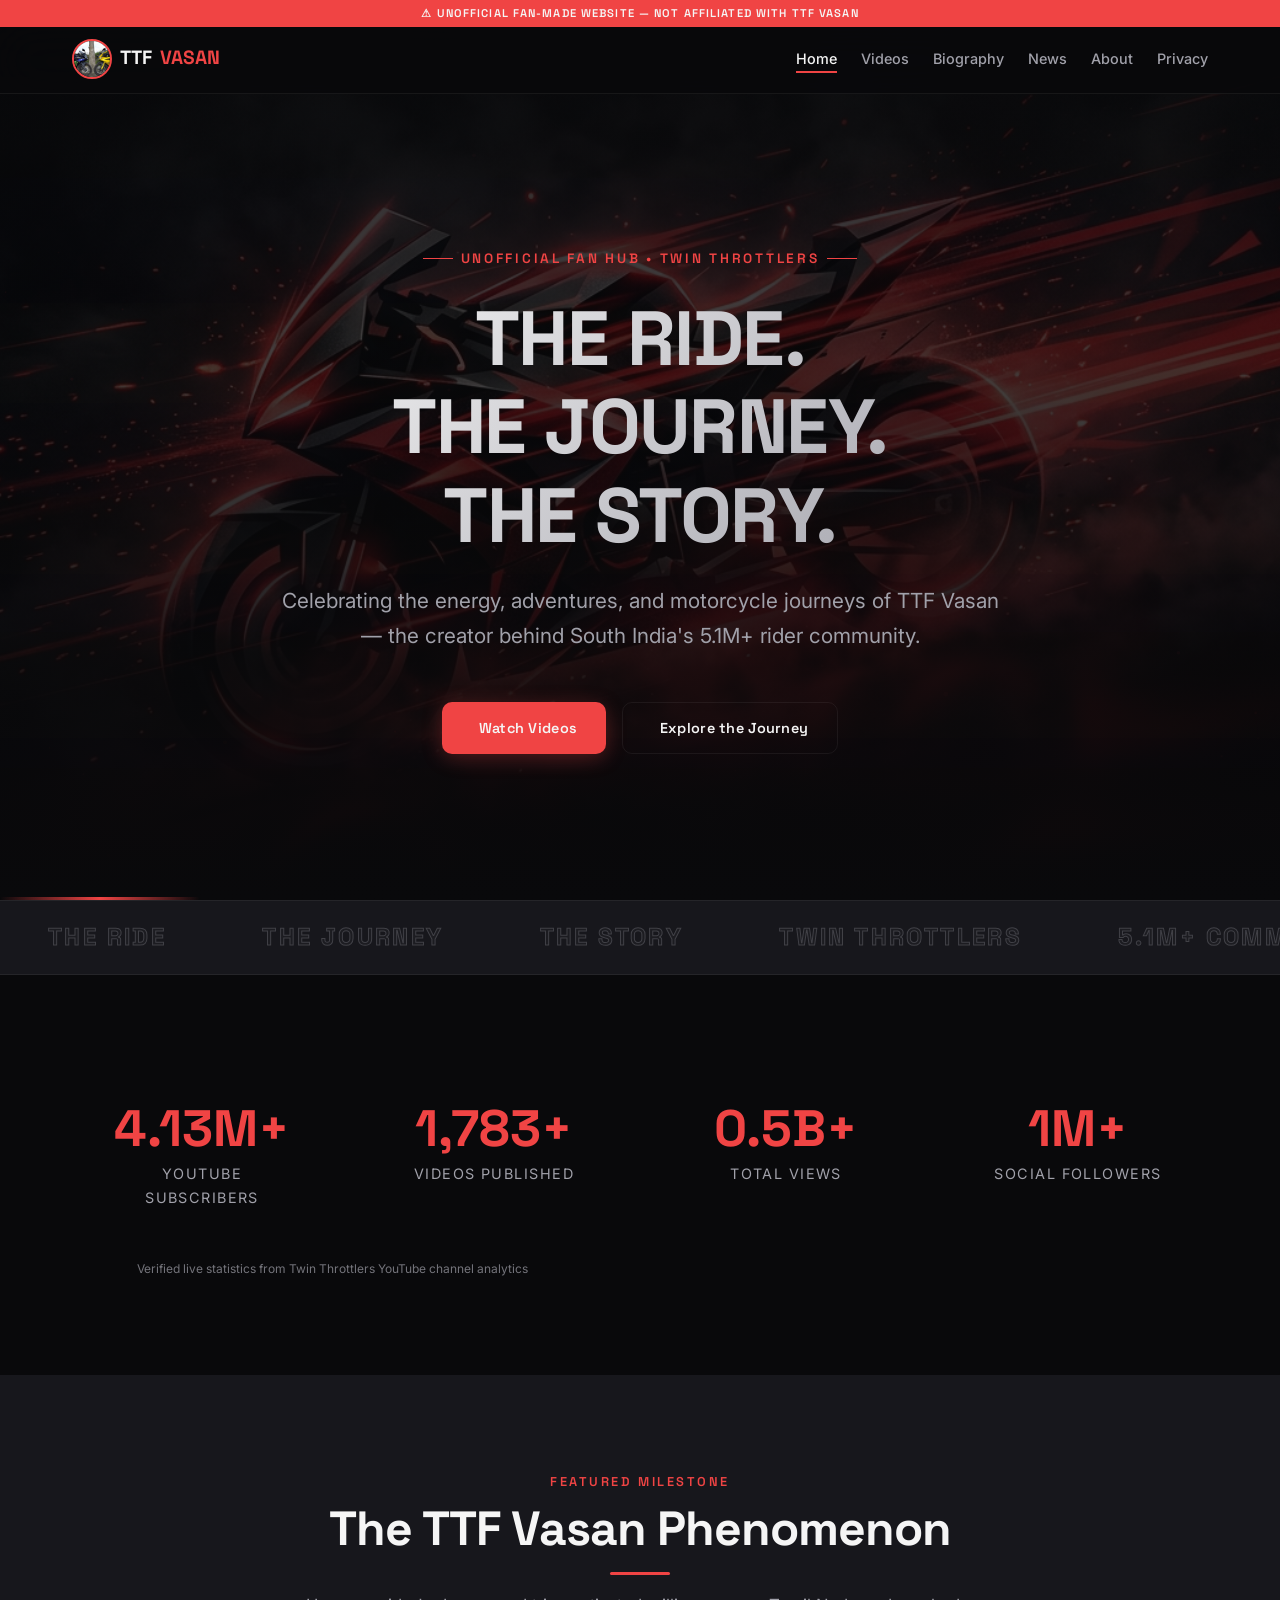
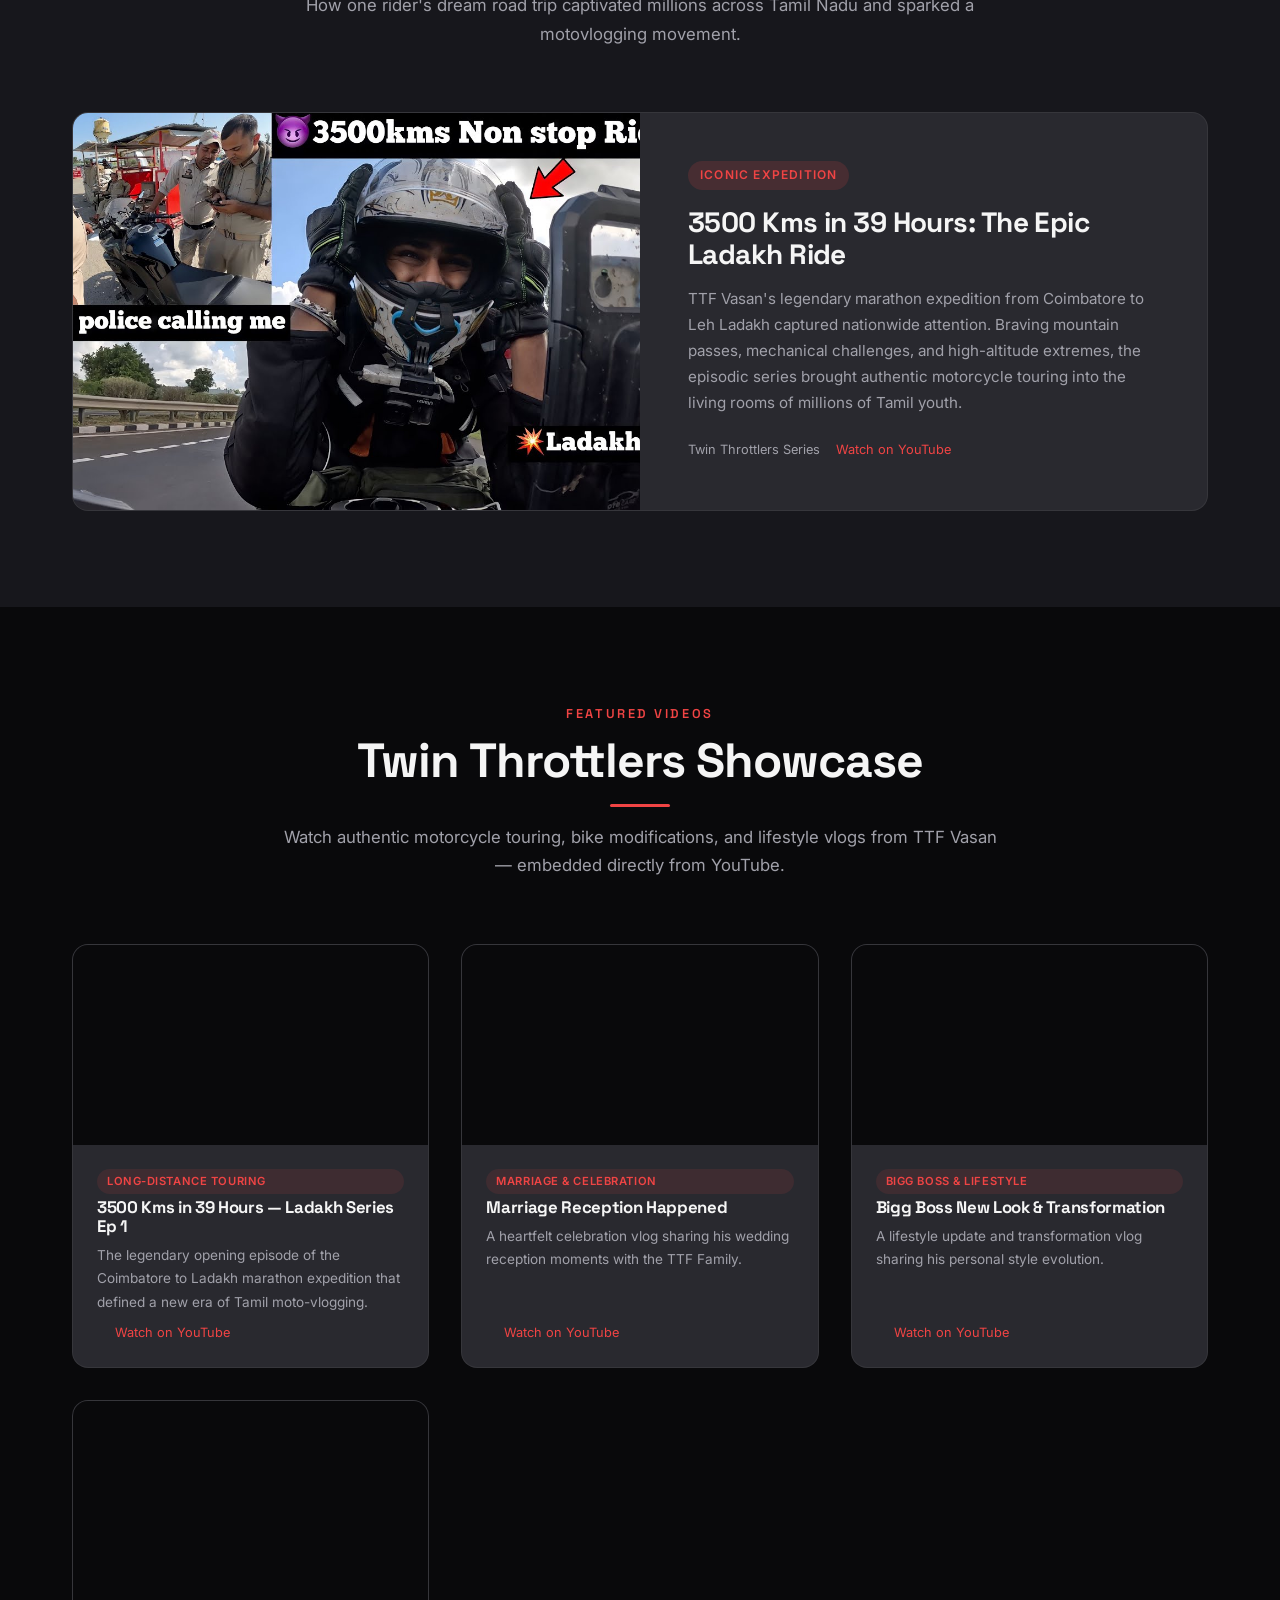
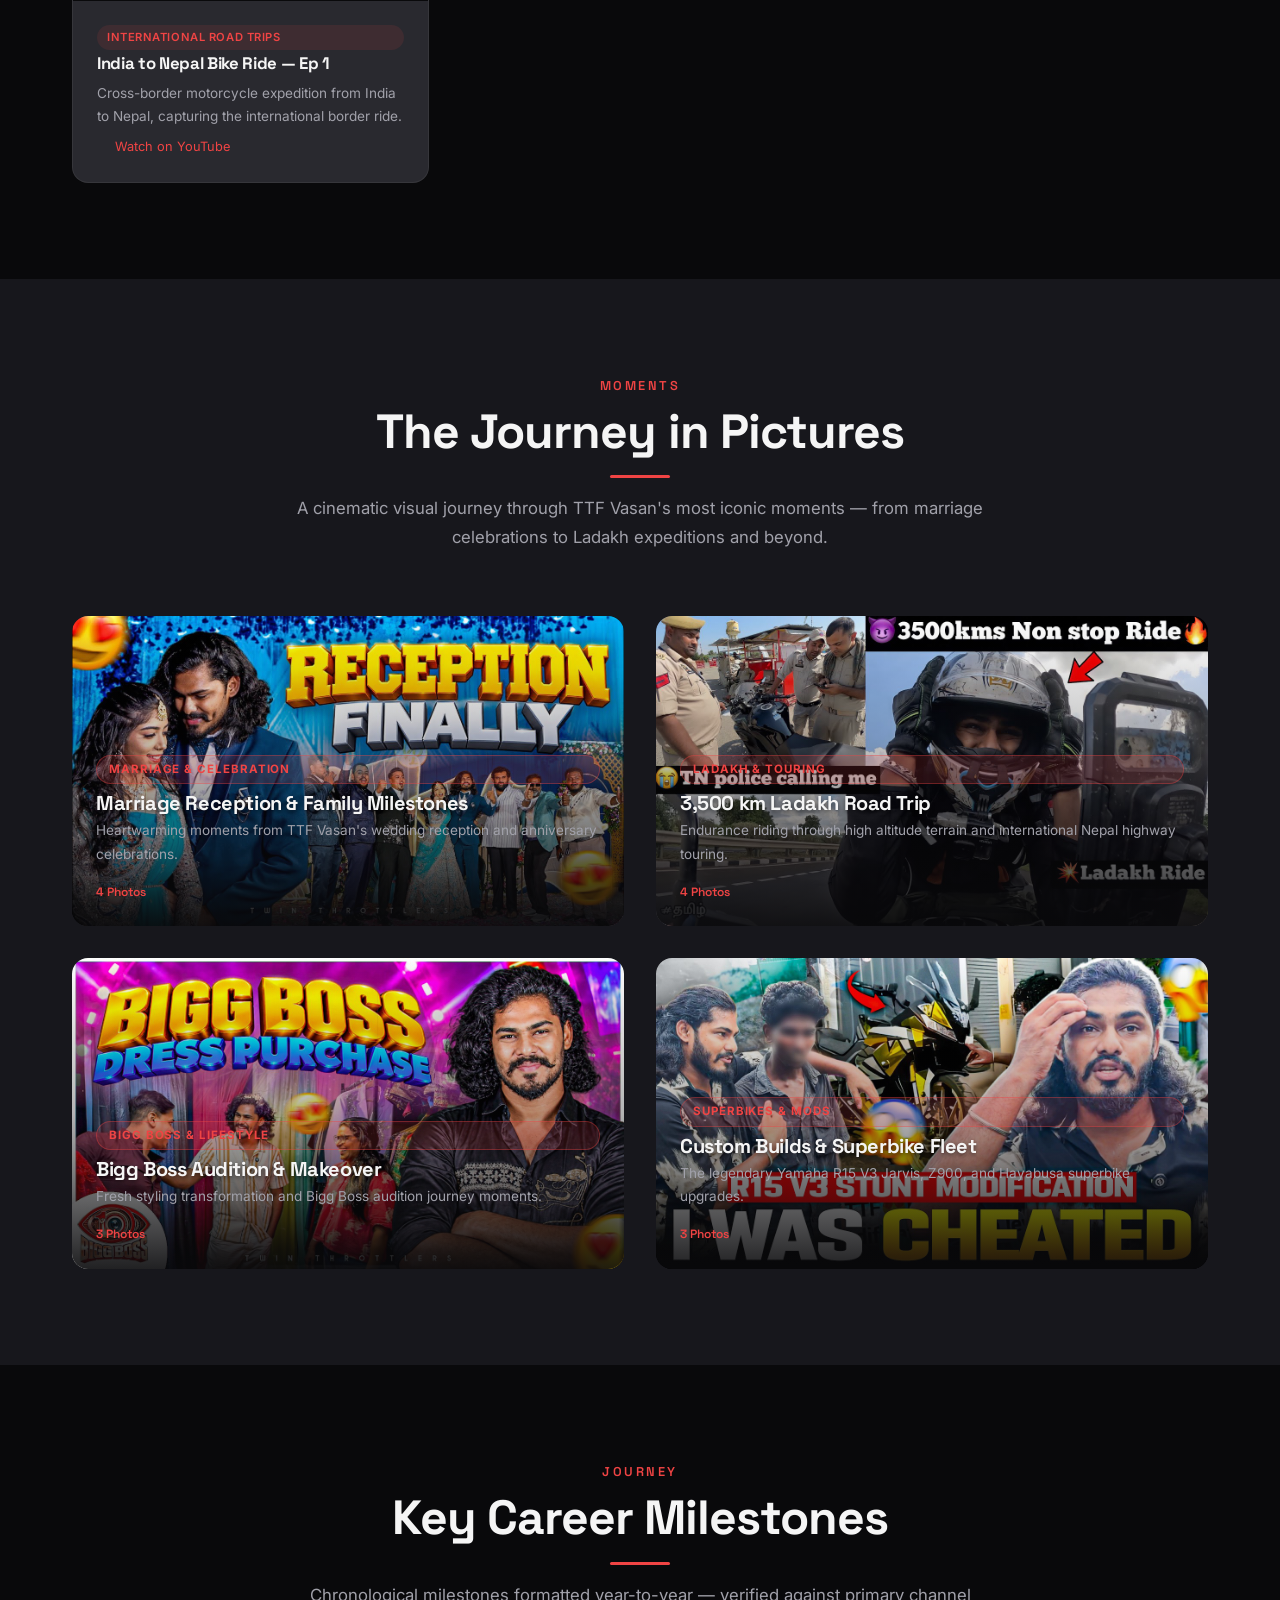
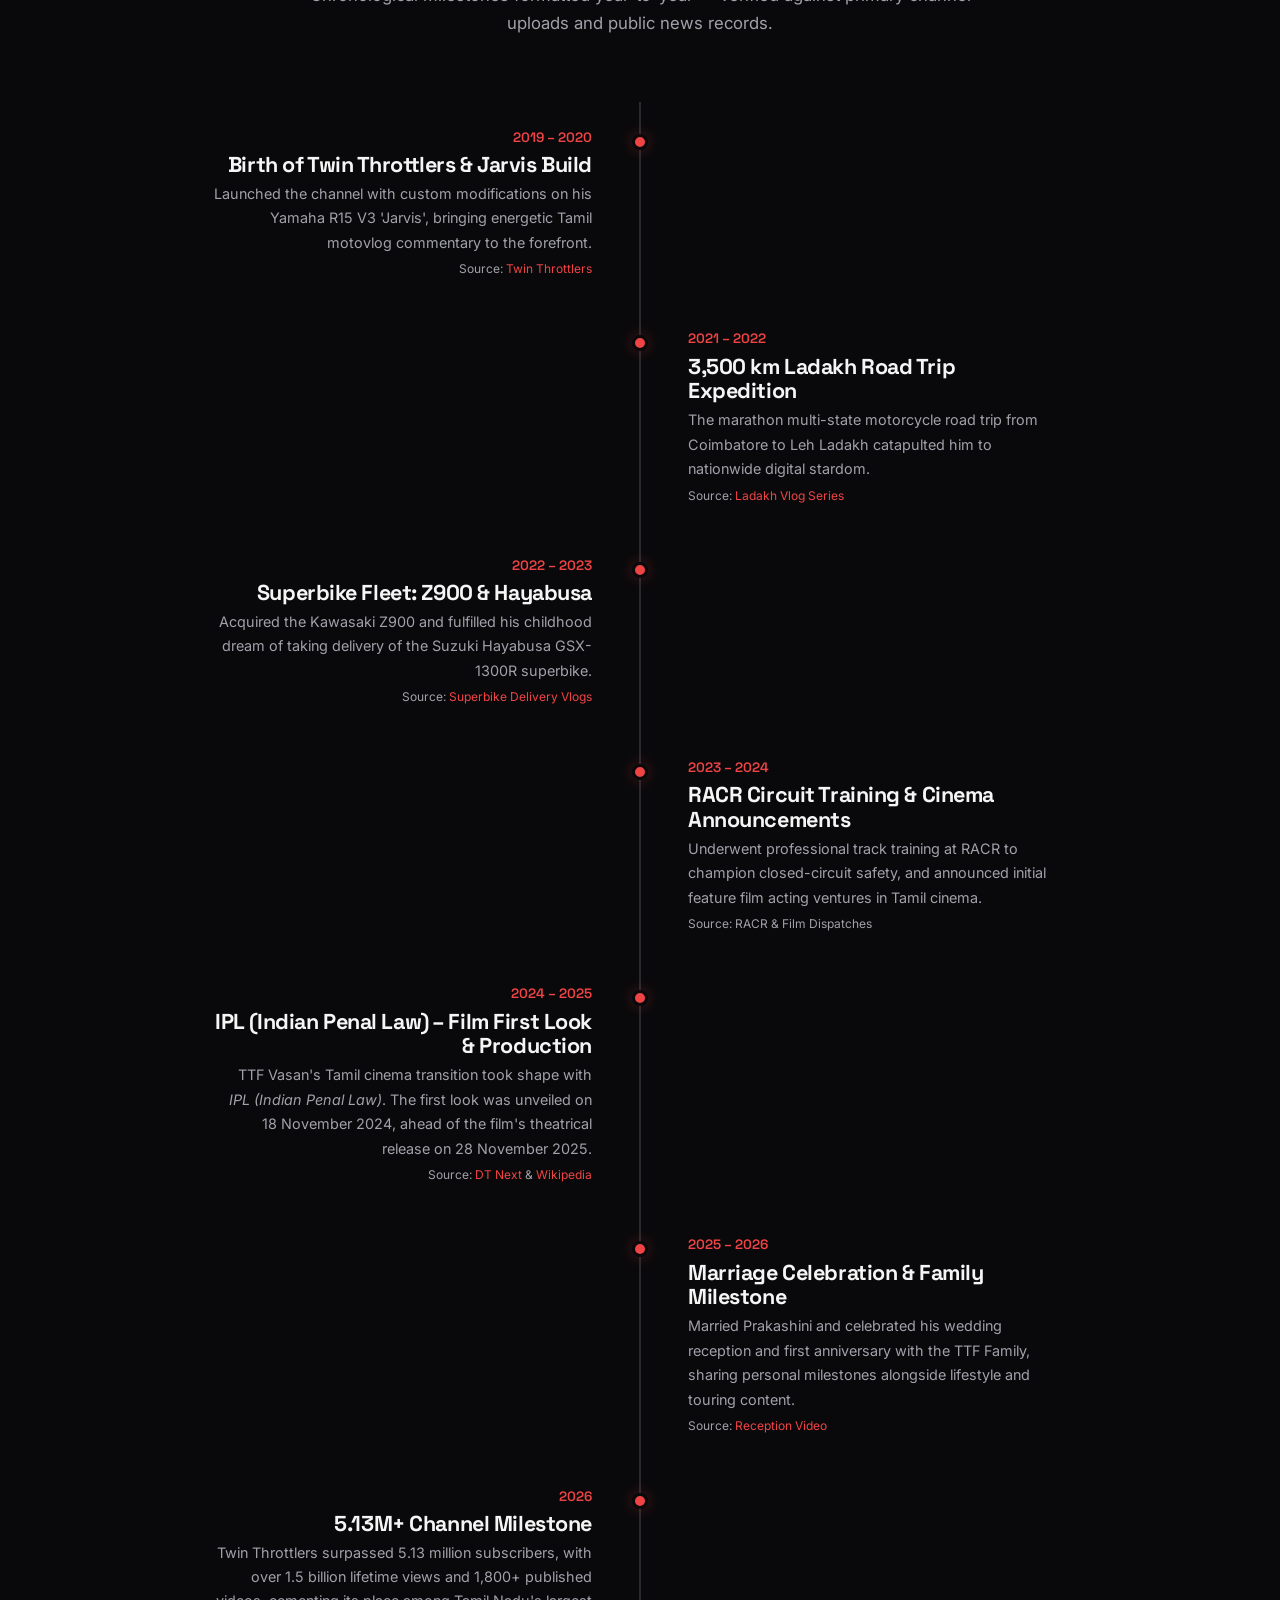
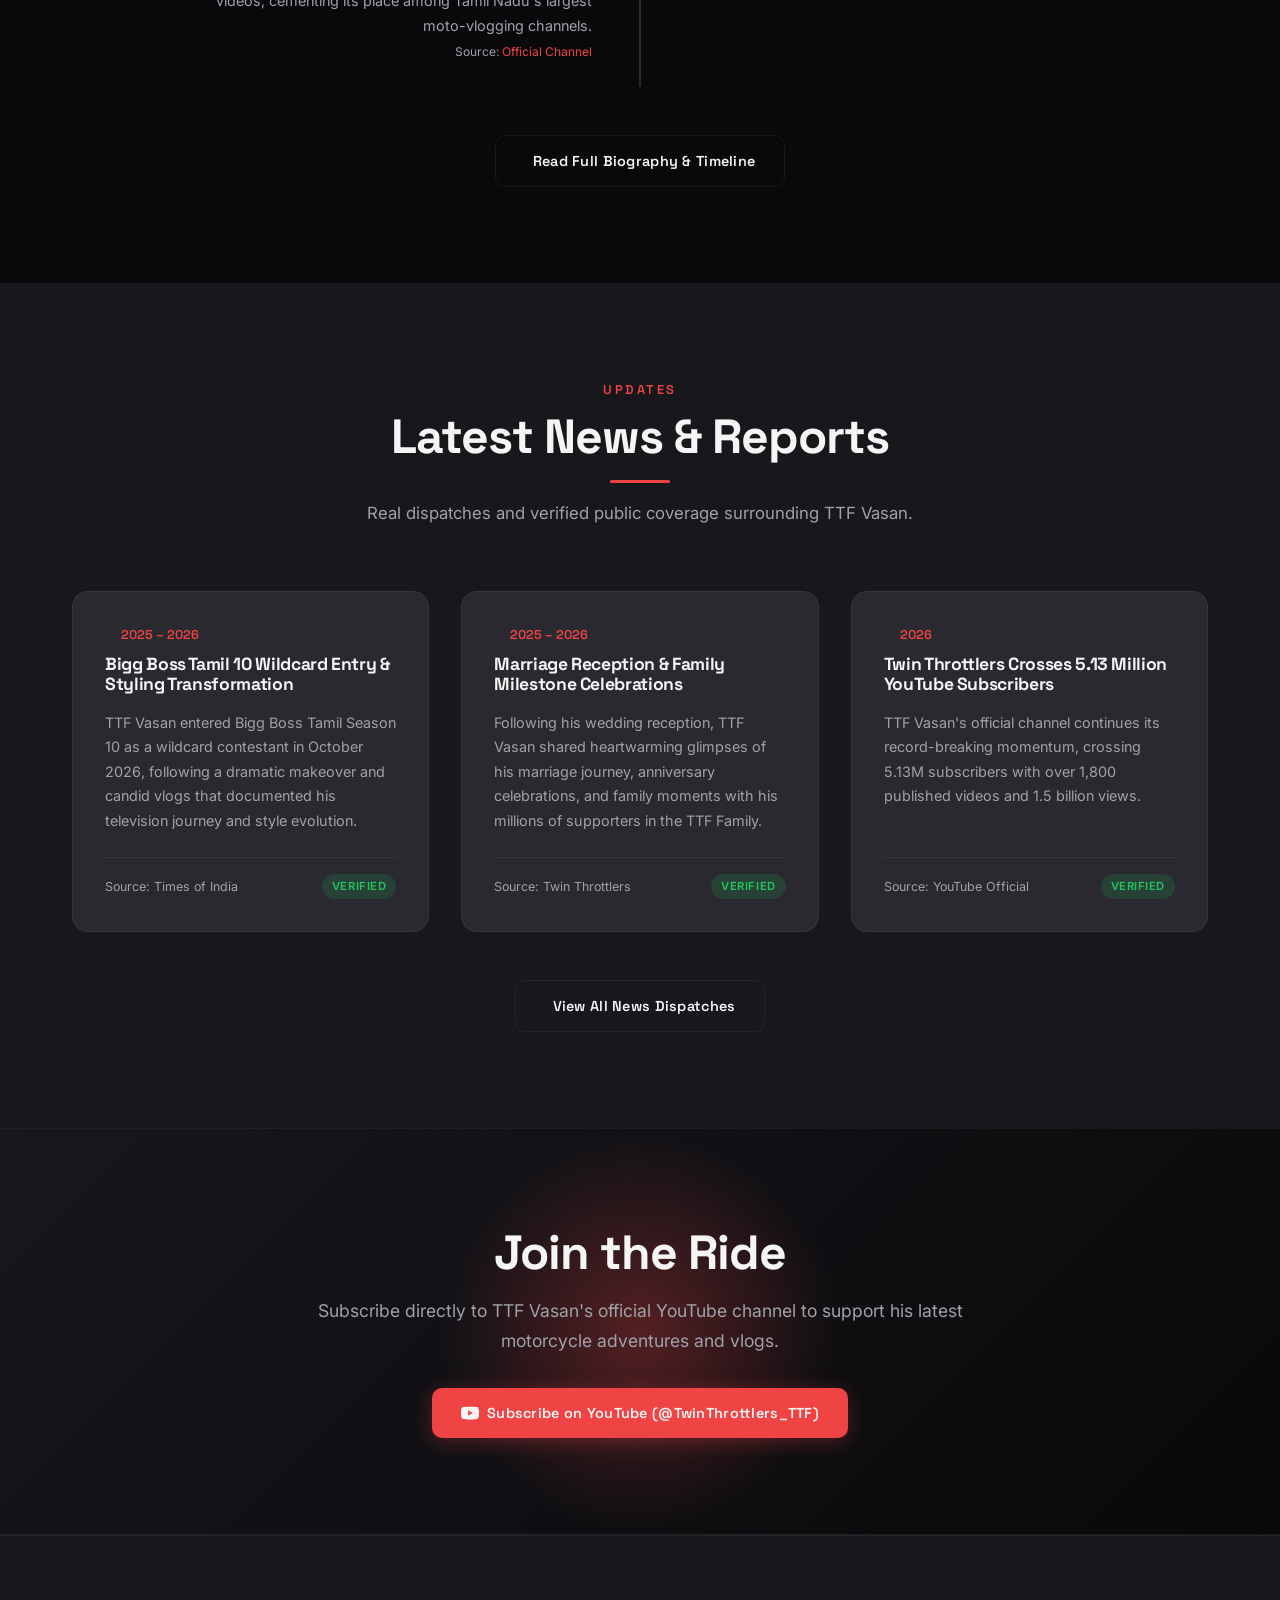
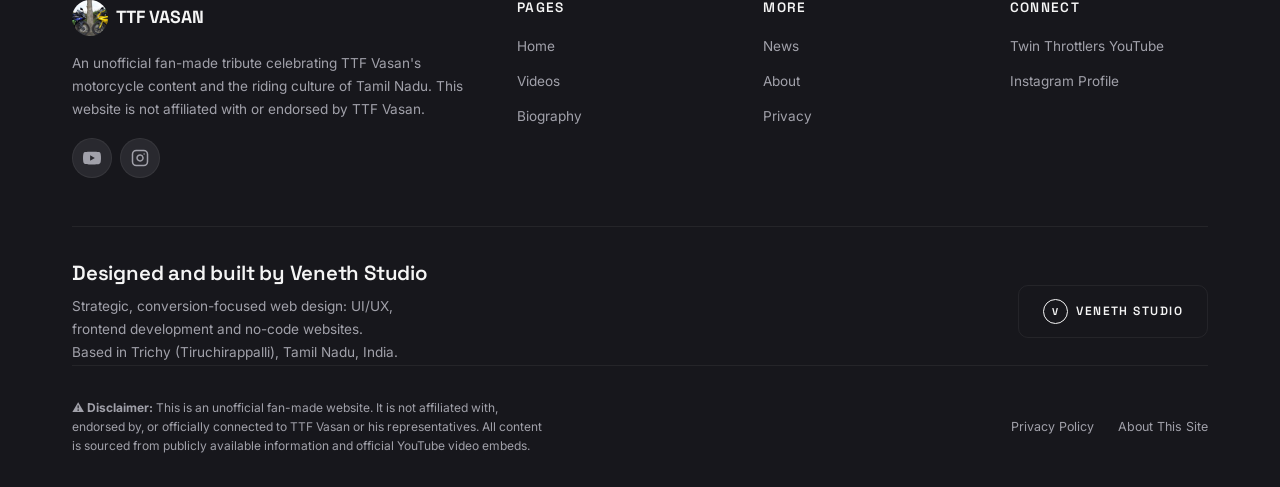
==== commit ba1e71c8: "security: harden site and reorganize assets - Add Netlify CSP and security headers - Pin Lucide with" ====
--- a/index.html
+++ b/index.html
@@ -1,13 +1,14 @@
-﻿<!DOCTYPE html>
+<!DOCTYPE html>
 <html lang="en">
 
 <head>
   <meta charset="UTF-8">
   <meta name="viewport" content="width=device-width, initial-scale=1.0">
-  <link rel="icon" href="assets/favicon.ico" sizes="16x16 32x32 48x48">
-  <link rel="icon" type="image/png" sizes="32x32" href="assets/favicon-32.png">
-  <link rel="icon" type="image/png" sizes="192x192" href="assets/favicon-192.png">
-  <link rel="apple-touch-icon" sizes="180x180" href="assets/apple-touch-icon.png">
+  <link rel="icon" href="assets/icons/favicon.ico" sizes="16x16 32x32 48x48">
+  <link rel="icon" type="image/png" sizes="32x32" href="assets/icons/favicon-32.png">
+  <link rel="icon" type="image/png" sizes="192x192" href="assets/icons/favicon-192.png">
+  <link rel="apple-touch-icon" sizes="180x180" href="assets/icons/apple-touch-icon.png">
+  <link rel="manifest" href="site.webmanifest">
   <title>TTF VASAN — Unofficial Fan Hub | The Ride. The Journey. The Story.</title>
   <meta name="description"
     content="An unofficial fan-made tribute to TTF Vasan (Twin Throttlers) — celebrating the ride, the journey, and the story of one of Tamil Nadu's most recognized motorcycle content creators.">
@@ -19,7 +20,7 @@
   <meta property="og:description"
     content="An unofficial fan-made tribute to TTF Vasan — celebrating the ride, the journey, and the story.">
   <meta property="og:type" content="website">
-  <meta property="og:image" content="assets/ttf-vasan-portrait.jpg">
+  <meta property="og:image" content="assets/images/gallery/ttf-vasan-portrait.jpg">
 
   <!-- Fonts -->
   <link rel="preconnect" href="https://fonts.googleapis.com">
@@ -29,17 +30,17 @@
     rel="stylesheet">
 
   <!-- Lucide Icons CDN -->
-  <script src="https://unpkg.com/lucide@latest/dist/umd/lucide.js"></script>
+  <script src="https://unpkg.com/lucide@1.70.0/dist/umd/lucide.min.js" integrity="sha384-64z4N640tVzhAicQVGzxE/48VNN9yS53U5kv9UH8ca7xGU4KSJ9zz8nD4C2BEerP" crossorigin="anonymous" defer></script>
 
   <!-- Styles -->
-  <link rel="stylesheet" href="styles.css">
+  <link rel="stylesheet" href="assets/css/styles.css">
 </head>
 
 <body>
 
   <!-- Loading Screen -->
   <div class="loading-screen" id="loading-screen">
-    <img src="assets/ttf-avatar.jpg" alt="TTF Vasan Avatar" class="loader-logo" width="80" height="80">
+    <img src="assets/images/gallery/ttf-avatar.jpg" alt="TTF Vasan Avatar" class="loader-logo" width="80" height="80">
     <div class="loader-bar"></div>
   </div>
 
@@ -62,7 +63,7 @@
   <nav class="nav" role="navigation" aria-label="Main navigation">
     <div class="nav-inner">
       <a href="index.html" class="nav-brand" aria-label="TTF Vasan Fan Hub Home">
-        <img src="assets/ttf-avatar.jpg" alt="TTF Vasan Avatar" width="40" height="40" loading="eager">
+        <img src="assets/images/gallery/ttf-avatar.jpg" alt="TTF Vasan Avatar" width="40" height="40" loading="eager">
         TTF <span>VASAN</span>
       </a>
       <ul class="nav-links" id="nav-links">
@@ -86,7 +87,7 @@
     <!-- ====== HERO SECTION ====== -->
     <section class="hero" id="hero" aria-label="Hero">
       <div class="hero-bg">
-        <img src="assets/hero-bg.jpg" alt="Abstract racing velocity telemetry and speed curves" width="1920"
+        <img src="assets/images/hero/hero-bg.jpg" alt="Abstract racing velocity telemetry and speed curves" width="1920"
           height="1080" loading="eager">
       </div>
       <div class="hero-overlay"></div>
@@ -168,7 +169,7 @@
 
         <div class="featured-card reveal-scale">
           <div class="featured-card-image">
-            <img src="assets/ttf-ladakh-ride.jpg"
+            <img src="assets/images/gallery/ttf-ladakh-ride.jpg"
               alt="TTF Vasan on his touring motorcycle during the 3,500 km Coimbatore to Ladakh ride" width="600"
               height="400" loading="lazy">
           </div>
@@ -205,9 +206,9 @@
           <!-- Video 1: Ladakh Series Episode 1 -->
           <div class="video-card reveal">
             <div class="video-embed">
-              <iframe src="https://www.youtube.com/embed/nNNS6gdgJ4k?rel=0"
+              <iframe src="https://www.youtube-nocookie.com/embed/nNNS6gdgJ4k?rel=0"
                 title="3500 Kms in 39 Hours Non-Stop Ride — Ladakh Series Episode 1"
-                allow="accelerometer; autoplay; clipboard-write; encrypted-media; gyroscope; picture-in-picture"
+                referrerpolicy="strict-origin-when-cross-origin" allow="accelerometer; autoplay; clipboard-write; encrypted-media; gyroscope; picture-in-picture"
                 allowfullscreen loading="lazy"></iframe>
             </div>
             <div class="video-card-body">
@@ -224,8 +225,8 @@
           <!-- Video 2: Marriage Reception -->
           <div class="video-card reveal">
             <div class="video-embed">
-              <iframe src="https://www.youtube.com/embed/_mCqvg8QNK0?rel=0" title="Marriage Reception — Twin Throttlers"
-                allow="accelerometer; autoplay; clipboard-write; encrypted-media; gyroscope; picture-in-picture"
+              <iframe src="https://www.youtube-nocookie.com/embed/_mCqvg8QNK0?rel=0" title="Marriage Reception — Twin Throttlers"
+                referrerpolicy="strict-origin-when-cross-origin" allow="accelerometer; autoplay; clipboard-write; encrypted-media; gyroscope; picture-in-picture"
                 allowfullscreen loading="lazy"></iframe>
             </div>
             <div class="video-card-body">
@@ -242,8 +243,8 @@
           <!-- Video 3: Bigg Boss New Look -->
           <div class="video-card reveal">
             <div class="video-embed">
-              <iframe src="https://www.youtube.com/embed/bCAUNi5t_EQ?rel=0" title="Bigg Boss New Look — Twin Throttlers"
-                allow="accelerometer; autoplay; clipboard-write; encrypted-media; gyroscope; picture-in-picture"
+              <iframe src="https://www.youtube-nocookie.com/embed/bCAUNi5t_EQ?rel=0" title="Bigg Boss New Look — Twin Throttlers"
+                referrerpolicy="strict-origin-when-cross-origin" allow="accelerometer; autoplay; clipboard-write; encrypted-media; gyroscope; picture-in-picture"
                 allowfullscreen loading="lazy"></iframe>
             </div>
             <div class="video-card-body">
@@ -260,9 +261,9 @@
           <!-- Video 4: India to Nepal -->
           <div class="video-card reveal">
             <div class="video-embed">
-              <iframe src="https://www.youtube.com/embed/3iKxoqA2JbU?rel=0"
+              <iframe src="https://www.youtube-nocookie.com/embed/3iKxoqA2JbU?rel=0"
                 title="India to Nepal Bike Ride — Twin Throttlers"
-                allow="accelerometer; autoplay; clipboard-write; encrypted-media; gyroscope; picture-in-picture"
+                referrerpolicy="strict-origin-when-cross-origin" allow="accelerometer; autoplay; clipboard-write; encrypted-media; gyroscope; picture-in-picture"
                 allowfullscreen loading="lazy"></iframe>
             </div>
             <div class="video-card-body">
@@ -297,7 +298,7 @@
           <div class="gallery-item reveal" data-album="album-marriage" data-category="marriage" role="button"
             tabindex="0" aria-label="Open Marriage Reception Album">
             <div class="gallery-item-media">
-              <img src="assets/ttf-wedding-reception.jpg" alt="Marriage Reception Ceremony" loading="lazy">
+              <img src="assets/images/news/ttf-wedding-reception.jpg" alt="Marriage Reception Ceremony" loading="lazy">
               <div class="gallery-item-overlay">
                 <span class="gallery-item-badge">Marriage & Celebration</span>
                 <h3 class="gallery-item-title">Marriage Reception & Family Milestones</h3>
@@ -312,7 +313,7 @@
           <div class="gallery-item reveal" data-album="album-ladakh" data-category="touring" role="button" tabindex="0"
             aria-label="Open Ladakh Road Trip Album">
             <div class="gallery-item-media">
-              <img src="assets/ttf-ladakh-ride.jpg" alt="Ladakh Road Trip" loading="lazy">
+              <img src="assets/images/gallery/ttf-ladakh-ride.jpg" alt="Ladakh Road Trip" loading="lazy">
               <div class="gallery-item-overlay">
                 <span class="gallery-item-badge">Ladakh & Touring</span>
                 <h3 class="gallery-item-title">3,500 km Ladakh Road Trip</h3>
@@ -327,7 +328,7 @@
           <div class="gallery-item reveal" data-album="album-biggboss" data-category="biggboss" role="button"
             tabindex="0" aria-label="Open Bigg Boss Album">
             <div class="gallery-item-media">
-              <img src="assets/ttf-biggboss-newlook.jpg" alt="Bigg Boss Makeover" loading="lazy">
+              <img src="assets/images/news/ttf-biggboss-newlook.jpg" alt="Bigg Boss Makeover" loading="lazy">
               <div class="gallery-item-overlay">
                 <span class="gallery-item-badge">Bigg Boss & Lifestyle</span>
                 <h3 class="gallery-item-title">Bigg Boss Audition & Makeover</h3>
@@ -341,7 +342,7 @@
           <div class="gallery-item reveal" data-album="album-superbikes" data-category="superbikes" role="button"
             tabindex="0" aria-label="Open Superbike Fleet Album">
             <div class="gallery-item-media">
-              <img src="assets/ttf-jarvis-r15.jpg" alt="Jarvis R15 Custom Build" loading="lazy">
+              <img src="assets/images/gallery/ttf-jarvis-r15.jpg" alt="Jarvis R15 Custom Build" loading="lazy">
               <div class="gallery-item-overlay">
                 <span class="gallery-item-badge">Superbikes & Mods</span>
                 <h3 class="gallery-item-title">Custom Builds & Superbike Fleet</h3>
@@ -608,7 +609,7 @@
       <div class="footer-grid">
         <div class="footer-about">
           <div class="footer-brand">
-            <img src="assets/ttf-avatar.jpg" alt="TTF Vasan Avatar" width="36" height="36" loading="lazy">
+            <img src="assets/images/gallery/ttf-avatar.jpg" alt="TTF Vasan Avatar" width="36" height="36" loading="lazy">
             TTF VASAN
           </div>
           <p>An unofficial fan-made tribute celebrating TTF Vasan's motorcycle content and the riding culture of Tamil
@@ -700,11 +701,8 @@
   </button>
 
   <!-- Scripts -->
-  <script src="content-data.js"></script>
-  <script src="main.js"></script>
-  <script>
-    lucide.createIcons();
-  </script>
+  <script src="assets/js/content-data.js"></script>
+  <script src="assets/js/main.js"></script>
 </body>
 
 </html>
--- a/assets/css/styles.css
+++ b/assets/css/styles.css
@@ -0,0 +1,2629 @@
+/* ============================================
+   TTF VASAN — UNOFFICIAL FAN HUB
+   Design System & Global Styles
+   ============================================ */
+
+/* ---------- Google Fonts ---------- */
+@import url('https://fonts.googleapis.com/css2?family=Space+Grotesk:wght@400;500;600;700&family=Inter:wght@300;400;500;600;700&display=swap');
+
+/* ---------- CSS Custom Properties (Design Tokens) ---------- */
+:root {
+  /* Palette */
+  --obsidian: #09090B;
+  --charcoal: #17171C;
+  --racing-red: #F04444;
+  --racing-red-hover: #DC2626;
+  --racing-red-glow: rgba(240, 68, 68, 0.3);
+  --off-white: #F5F5F5;
+  --muted-grey: #A1A1AA;
+  --surface: #29292F;
+  --surface-hover: #333339;
+  --border: rgba(255, 255, 255, 0.06);
+  --border-hover: rgba(240, 68, 68, 0.3);
+
+  /* Typography */
+  --font-heading: 'Space Grotesk', sans-serif;
+  --font-body: 'Inter', sans-serif;
+
+  /* Spacing */
+  --space-xs: 0.25rem;
+  --space-sm: 0.5rem;
+  --space-md: 1rem;
+  --space-lg: 1.5rem;
+  --space-xl: 2rem;
+  --space-2xl: 3rem;
+  --space-3xl: 4rem;
+  --space-4xl: 6rem;
+
+  /* Layout */
+  --max-width: 1200px;
+  --nav-height: 70px;
+
+  /* Transitions */
+  --ease-out: cubic-bezier(0.22, 1, 0.36, 1);
+  --ease-spring: cubic-bezier(0.34, 1.56, 0.64, 1);
+  --transition-fast: 200ms var(--ease-out);
+  --transition-normal: 350ms var(--ease-out);
+  --transition-slow: 600ms var(--ease-out);
+
+  /* Shadows */
+  --shadow-card: 0 4px 24px rgba(0, 0, 0, 0.4);
+  --shadow-glow: 0 0 30px var(--racing-red-glow);
+  --shadow-elevated: 0 8px 40px rgba(0, 0, 0, 0.6);
+
+  /* Border Radius */
+  --radius-sm: 6px;
+  --radius-md: 10px;
+  --radius-lg: 16px;
+  --radius-xl: 24px;
+}
+
+/* ---------- Reset & Base ---------- */
+*,
+*::before,
+*::after {
+  margin: 0;
+  padding: 0;
+  box-sizing: border-box;
+}
+
+html {
+  scroll-behavior: smooth;
+  font-size: 16px;
+  -webkit-font-smoothing: antialiased;
+  -moz-osx-font-smoothing: grayscale;
+}
+
+body {
+  font-family: var(--font-body);
+  background-color: var(--obsidian);
+  color: var(--off-white);
+  line-height: 1.7;
+  overflow-x: hidden;
+  min-height: 100vh;
+}
+
+a {
+  color: var(--racing-red);
+  text-decoration: none;
+  transition: color var(--transition-fast);
+}
+
+a:hover {
+  color: var(--off-white);
+}
+
+a:focus-visible {
+  outline: 2px solid var(--racing-red);
+  outline-offset: 3px;
+  border-radius: 2px;
+}
+
+img {
+  max-width: 100%;
+  height: auto;
+  display: block;
+}
+
+h1, h2, h3, h4, h5, h6 {
+  font-family: var(--font-heading);
+  font-weight: 700;
+  line-height: 1.15;
+  letter-spacing: -0.02em;
+}
+
+h1 { font-size: clamp(2.5rem, 6vw, 5rem); }
+h2 { font-size: clamp(1.8rem, 4vw, 3rem); }
+h3 { font-size: clamp(1.3rem, 2.5vw, 1.75rem); }
+h4 { font-size: clamp(1.1rem, 2vw, 1.35rem); }
+
+p {
+  color: var(--muted-grey);
+  max-width: 65ch;
+}
+
+::selection {
+  background: var(--racing-red);
+  color: var(--off-white);
+}
+
+/* ---------- Scrollbar ---------- */
+::-webkit-scrollbar {
+  width: 8px;
+}
+::-webkit-scrollbar-track {
+  background: var(--obsidian);
+}
+::-webkit-scrollbar-thumb {
+  background: var(--surface);
+  border-radius: 4px;
+}
+::-webkit-scrollbar-thumb:hover {
+  background: var(--racing-red);
+}
+
+/* ---------- Loading Screen ---------- */
+.loading-screen {
+  position: fixed;
+  inset: 0;
+  z-index: 10000;
+  background: var(--obsidian);
+  display: flex;
+  flex-direction: column;
+  align-items: center;
+  justify-content: center;
+  gap: 2rem;
+  transition: opacity 0.6s ease, visibility 0.6s ease;
+}
+
+.loading-screen.hidden {
+  opacity: 0;
+  visibility: hidden;
+  pointer-events: none;
+}
+
+.loader-logo {
+  width: 80px;
+  height: 80px;
+  border-radius: 50%;
+  object-fit: cover;
+  animation: pulse-glow 1.5s ease-in-out infinite;
+}
+
+.loader-bar {
+  width: 200px;
+  height: 3px;
+  background: var(--charcoal);
+  border-radius: 3px;
+  overflow: hidden;
+}
+
+.loader-bar::after {
+  content: '';
+  display: block;
+  width: 40%;
+  height: 100%;
+  background: var(--racing-red);
+  border-radius: 3px;
+  animation: loading-slide 1.2s ease-in-out infinite;
+}
+
+@keyframes loading-slide {
+  0% { transform: translateX(-100%); }
+  100% { transform: translateX(350%); }
+}
+
+@keyframes pulse-glow {
+  0%, 100% { box-shadow: 0 0 20px var(--racing-red-glow); }
+  50% { box-shadow: 0 0 40px var(--racing-red-glow), 0 0 60px rgba(240, 68, 68, 0.15); }
+}
+
+/* ---------- Container ---------- */
+.container {
+  width: 100%;
+  max-width: var(--max-width);
+  margin: 0 auto;
+  padding: 0 var(--space-xl);
+}
+
+/* ---------- Unofficial Badge ---------- */
+.unofficial-badge {
+  position: fixed;
+  top: 0;
+  left: 0;
+  right: 0;
+  z-index: 1001;
+  background: var(--racing-red);
+  color: var(--off-white);
+  text-align: center;
+  padding: 4px;
+  font-size: 0.7rem;
+  font-weight: 600;
+  letter-spacing: 0.1em;
+  text-transform: uppercase;
+  font-family: var(--font-heading);
+}
+
+/* ---------- Navigation ---------- */
+.nav {
+  position: fixed;
+  top: 24px;
+  left: 0;
+  right: 0;
+  z-index: 1000;
+  background: rgba(9, 9, 11, 0.85);
+  backdrop-filter: blur(20px);
+  -webkit-backdrop-filter: blur(20px);
+  border-bottom: 1px solid var(--border);
+  height: var(--nav-height);
+  transition: all var(--transition-normal);
+}
+
+.nav.scrolled {
+  background: rgba(9, 9, 11, 0.95);
+  box-shadow: 0 4px 30px rgba(0, 0, 0, 0.3);
+}
+
+.nav-inner {
+  max-width: var(--max-width);
+  margin: 0 auto;
+  padding: 0 var(--space-xl);
+  height: 100%;
+  display: flex;
+  align-items: center;
+  justify-content: space-between;
+}
+
+.nav-brand {
+  display: flex;
+  align-items: center;
+  gap: var(--space-sm);
+  font-family: var(--font-heading);
+  font-weight: 700;
+  font-size: 1.2rem;
+  color: var(--off-white);
+  text-decoration: none;
+}
+
+.nav-brand img {
+  width: 40px;
+  height: 40px;
+  border-radius: 50%;
+  border: 2px solid var(--racing-red);
+  object-fit: cover;
+}
+
+.nav-brand span {
+  color: var(--racing-red);
+}
+
+.nav-links {
+  display: flex;
+  align-items: center;
+  gap: var(--space-lg);
+  list-style: none;
+}
+
+.nav-links a {
+  color: var(--muted-grey);
+  font-size: 0.9rem;
+  font-weight: 500;
+  position: relative;
+  padding: var(--space-xs) 0;
+  transition: color var(--transition-fast);
+}
+
+.nav-links a::after {
+  content: '';
+  position: absolute;
+  bottom: -2px;
+  left: 0;
+  width: 0;
+  height: 2px;
+  background: var(--racing-red);
+  transition: width var(--transition-normal);
+}
+
+.nav-links a:hover,
+.nav-links a.active {
+  color: var(--off-white);
+}
+
+.nav-links a:hover::after,
+.nav-links a.active::after {
+  width: 100%;
+}
+
+/* Hamburger */
+.nav-toggle {
+  display: none;
+  background: none;
+  border: none;
+  cursor: pointer;
+  padding: var(--space-sm);
+  z-index: 1002;
+}
+
+.nav-toggle span {
+  display: block;
+  width: 24px;
+  height: 2px;
+  background: var(--off-white);
+  margin: 6px 0;
+  transition: all var(--transition-fast);
+  border-radius: 2px;
+}
+
+.nav-toggle.active span:nth-child(1) {
+  transform: rotate(45deg) translate(5px, 6px);
+}
+
+.nav-toggle.active span:nth-child(2) {
+  opacity: 0;
+}
+
+.nav-toggle.active span:nth-child(3) {
+  transform: rotate(-45deg) translate(5px, -6px);
+}
+
+/* ---------- Hero Section ---------- */
+.hero {
+  position: relative;
+  min-height: 100vh;
+  display: flex;
+  align-items: center;
+  justify-content: center;
+  overflow: hidden;
+  padding-top: calc(var(--nav-height) + 24px);
+}
+
+.hero-bg {
+  position: absolute;
+  inset: 0;
+  z-index: 0;
+}
+
+.hero-bg img {
+  width: 100%;
+  height: 100%;
+  object-fit: cover;
+  opacity: 0.4;
+  transform: scale(1.05);
+  transition: transform 15s linear;
+}
+
+.hero:hover .hero-bg img {
+  transform: scale(1.1);
+}
+
+.hero-overlay {
+  position: absolute;
+  inset: 0;
+  background: linear-gradient(
+    180deg,
+    rgba(9, 9, 11, 0.7) 0%,
+    rgba(9, 9, 11, 0.4) 40%,
+    rgba(9, 9, 11, 0.8) 80%,
+    rgba(9, 9, 11, 1) 100%
+  );
+  z-index: 1;
+}
+
+.hero-content {
+  position: relative;
+  z-index: 2;
+  text-align: center;
+  max-width: 800px;
+  padding: var(--space-xl);
+}
+
+.hero-eyebrow {
+  display: inline-flex;
+  align-items: center;
+  gap: var(--space-sm);
+  font-family: var(--font-heading);
+  font-size: 0.85rem;
+  font-weight: 600;
+  color: var(--racing-red);
+  letter-spacing: 0.2em;
+  text-transform: uppercase;
+  margin-bottom: var(--space-lg);
+  opacity: 0;
+  animation: fadeInUp 0.8s var(--ease-out) 0.3s forwards;
+}
+
+.hero-eyebrow::before,
+.hero-eyebrow::after {
+  content: '';
+  width: 30px;
+  height: 1px;
+  background: var(--racing-red);
+}
+
+.hero h1 {
+  margin-bottom: var(--space-lg);
+  opacity: 0;
+  animation: fadeInUp 0.8s var(--ease-out) 0.5s forwards;
+  background: linear-gradient(135deg, var(--off-white) 0%, var(--muted-grey) 100%);
+  -webkit-background-clip: text;
+  -webkit-text-fill-color: transparent;
+  background-clip: text;
+}
+
+.hero-tagline {
+  font-size: clamp(1.1rem, 2vw, 1.3rem);
+  color: var(--muted-grey);
+  margin-bottom: var(--space-2xl);
+  opacity: 0;
+  animation: fadeInUp 0.8s var(--ease-out) 0.7s forwards;
+  max-width: 100%;
+}
+
+.hero-cta-group {
+  display: flex;
+  gap: var(--space-md);
+  justify-content: center;
+  flex-wrap: wrap;
+  opacity: 0;
+  animation: fadeInUp 0.8s var(--ease-out) 0.9s forwards;
+}
+
+/* Racing line decoration */
+.hero-racing-line {
+  position: absolute;
+  bottom: 0;
+  left: 0;
+  right: 0;
+  height: 3px;
+  z-index: 2;
+  overflow: hidden;
+}
+
+.hero-racing-line::after {
+  content: '';
+  display: block;
+  width: 200px;
+  height: 100%;
+  background: linear-gradient(90deg, transparent, var(--racing-red), transparent);
+  animation: racingLine 3s ease-in-out infinite;
+}
+
+@keyframes racingLine {
+  0% { transform: translateX(-200px); }
+  100% { transform: translateX(100vw); }
+}
+
+/* Scroll indicator */
+.scroll-indicator {
+  position: absolute;
+  bottom: 2rem;
+  left: 50%;
+  transform: translateX(-50%);
+  z-index: 2;
+  display: flex;
+  flex-direction: column;
+  align-items: center;
+  gap: var(--space-sm);
+  opacity: 0;
+  animation: fadeInUp 0.8s var(--ease-out) 1.2s forwards;
+}
+
+.scroll-indicator span {
+  font-size: 0.7rem;
+  text-transform: uppercase;
+  letter-spacing: 0.15em;
+  color: var(--muted-grey);
+}
+
+.scroll-indicator .scroll-line {
+  width: 1px;
+  height: 40px;
+  background: var(--charcoal);
+  position: relative;
+  overflow: hidden;
+}
+
+.scroll-indicator .scroll-line::after {
+  content: '';
+  position: absolute;
+  top: -40px;
+  left: 0;
+  width: 100%;
+  height: 40px;
+  background: var(--racing-red);
+  animation: scrollDown 2s ease-in-out infinite;
+}
+
+@keyframes scrollDown {
+  0% { top: -40px; }
+  50% { top: 40px; }
+  100% { top: -40px; }
+}
+
+/* ---------- Buttons ---------- */
+.btn {
+  display: inline-flex;
+  align-items: center;
+  gap: var(--space-sm);
+  padding: 0.8rem 1.8rem;
+  font-family: var(--font-heading);
+  font-size: 0.9rem;
+  font-weight: 600;
+  border: none;
+  border-radius: var(--radius-md);
+  cursor: pointer;
+  transition: all var(--transition-normal);
+  text-decoration: none;
+  letter-spacing: 0.02em;
+}
+
+.btn-primary {
+  background: var(--racing-red);
+  color: var(--off-white);
+  box-shadow: 0 4px 20px rgba(240, 68, 68, 0.3);
+}
+
+.btn-primary:hover {
+  background: var(--racing-red-hover);
+  color: var(--off-white);
+  transform: translateY(-2px);
+  box-shadow: 0 8px 30px rgba(240, 68, 68, 0.4);
+}
+
+.btn-outline {
+  background: transparent;
+  color: var(--off-white);
+  border: 1px solid var(--border);
+}
+
+.btn-outline:hover {
+  border-color: var(--racing-red);
+  color: var(--racing-red);
+  transform: translateY(-2px);
+}
+
+.btn svg {
+  width: 18px;
+  height: 18px;
+}
+
+/* ---------- Section Base ---------- */
+.section {
+  padding: var(--space-4xl) 0;
+  position: relative;
+}
+
+.section-alt {
+  background: var(--charcoal);
+}
+
+.section-header {
+  text-align: center;
+  margin-bottom: var(--space-3xl);
+}
+
+.section-eyebrow {
+  font-family: var(--font-heading);
+  font-size: 0.8rem;
+  font-weight: 600;
+  color: var(--racing-red);
+  letter-spacing: 0.2em;
+  text-transform: uppercase;
+  margin-bottom: var(--space-sm);
+}
+
+.section-header h2 {
+  margin-bottom: var(--space-md);
+}
+
+.section-header p {
+  margin: 0 auto;
+  font-size: 1.05rem;
+}
+
+/* Section divider */
+.section-divider {
+  width: 60px;
+  height: 3px;
+  background: var(--racing-red);
+  margin: var(--space-md) auto;
+  border-radius: 2px;
+}
+
+/* ---------- Page Header (Inner Pages) ---------- */
+.page-header {
+  position: relative;
+  padding: calc(var(--nav-height) + 80px) 0 var(--space-3xl);
+  overflow: hidden;
+}
+
+.page-header-bg {
+  position: absolute;
+  inset: 0;
+}
+
+.page-header-bg img {
+  width: 100%;
+  height: 100%;
+  object-fit: cover;
+  opacity: 0.2;
+}
+
+.page-header-overlay {
+  position: absolute;
+  inset: 0;
+  background: linear-gradient(180deg, rgba(9,9,11,0.8) 0%, rgba(9,9,11,1) 100%);
+}
+
+.page-header-content {
+  position: relative;
+  z-index: 2;
+  text-align: center;
+}
+
+.page-header-content h1 {
+  margin-bottom: var(--space-md);
+}
+
+.page-header-content p {
+  margin: 0 auto;
+  font-size: 1.1rem;
+}
+
+/* ---------- Scroll Animations ---------- */
+.reveal {
+  opacity: 0;
+  transform: translateY(40px);
+  transition: all 0.8s var(--ease-out);
+}
+
+.reveal.visible {
+  opacity: 1;
+  transform: translateY(0);
+}
+
+.reveal-left {
+  opacity: 0;
+  transform: translateX(-60px);
+  transition: all 0.8s var(--ease-out);
+}
+
+.reveal-left.visible {
+  opacity: 1;
+  transform: translateX(0);
+}
+
+.reveal-right {
+  opacity: 0;
+  transform: translateX(60px);
+  transition: all 0.8s var(--ease-out);
+}
+
+.reveal-right.visible {
+  opacity: 1;
+  transform: translateX(0);
+}
+
+.reveal-scale {
+  opacity: 0;
+  transform: scale(0.9);
+  transition: all 0.8s var(--ease-out);
+}
+
+.reveal-scale.visible {
+  opacity: 1;
+  transform: scale(1);
+}
+
+/* Stagger children */
+.stagger-children .reveal:nth-child(1) { transition-delay: 0.1s; }
+.stagger-children .reveal:nth-child(2) { transition-delay: 0.2s; }
+.stagger-children .reveal:nth-child(3) { transition-delay: 0.3s; }
+.stagger-children .reveal:nth-child(4) { transition-delay: 0.4s; }
+.stagger-children .reveal:nth-child(5) { transition-delay: 0.5s; }
+.stagger-children .reveal:nth-child(6) { transition-delay: 0.6s; }
+
+/* ---------- Featured Story Card ---------- */
+.featured-card {
+  background: var(--surface);
+  border-radius: var(--radius-lg);
+  overflow: hidden;
+  border: 1px solid var(--border);
+  transition: all var(--transition-normal);
+  display: grid;
+  grid-template-columns: 1fr 1fr;
+  gap: 0;
+  align-items: stretch;
+}
+
+.featured-card:hover {
+  border-color: var(--border-hover);
+  box-shadow: var(--shadow-glow);
+  transform: translateY(-4px);
+}
+
+.featured-card-image {
+  position: relative;
+  overflow: hidden;
+  min-height: 300px;
+}
+
+.featured-card-image img {
+  width: 100%;
+  height: 100%;
+  object-fit: cover;
+  transition: transform var(--transition-slow);
+}
+
+.featured-card:hover .featured-card-image img {
+  transform: scale(1.05);
+}
+
+.featured-card-media {
+  position: relative;
+  width: 100%;
+  aspect-ratio: 16 / 9;
+  min-height: 100%;
+  background: var(--obsidian);
+  overflow: hidden;
+}
+
+.featured-card-media iframe {
+  position: absolute;
+  top: 0;
+  left: 0;
+  width: 100%;
+  height: 100%;
+  border: none;
+}
+
+.featured-card-body {
+  padding: var(--space-2xl);
+  display: flex;
+  flex-direction: column;
+  justify-content: center;
+}
+
+.featured-card-badge {
+  display: inline-flex;
+  align-items: center;
+  padding: 4px 12px;
+  background: rgba(240, 68, 68, 0.15);
+  color: var(--racing-red);
+  border-radius: 100px;
+  font-size: 0.75rem;
+  font-weight: 600;
+  text-transform: uppercase;
+  letter-spacing: 0.1em;
+  margin-bottom: var(--space-md);
+  width: fit-content;
+}
+
+.featured-card-body h3 {
+  margin-bottom: var(--space-md);
+  color: var(--off-white);
+}
+
+.featured-card-body p {
+  margin-bottom: var(--space-lg);
+  font-size: 0.95rem;
+}
+
+.featured-card-meta {
+  display: flex;
+  align-items: center;
+  gap: var(--space-md);
+  font-size: 0.8rem;
+  color: var(--muted-grey);
+}
+
+.featured-card-meta svg {
+  width: 14px;
+  height: 14px;
+}
+
+/* ---------- Card Grid ---------- */
+.card-grid {
+  display: grid;
+  grid-template-columns: repeat(auto-fill, minmax(340px, 1fr));
+  gap: var(--space-xl);
+}
+
+.card {
+  background: var(--surface);
+  border-radius: var(--radius-lg);
+  overflow: hidden;
+  border: 1px solid var(--border);
+  transition: all var(--transition-normal);
+}
+
+.card:hover {
+  border-color: var(--border-hover);
+  transform: translateY(-6px);
+  box-shadow: var(--shadow-card);
+}
+
+.card-image {
+  position: relative;
+  overflow: hidden;
+  aspect-ratio: 16 / 9;
+}
+
+.card-image img {
+  width: 100%;
+  height: 100%;
+  object-fit: cover;
+  transition: transform var(--transition-slow);
+}
+
+.card:hover .card-image img {
+  transform: scale(1.08);
+}
+
+.card-body {
+  padding: var(--space-lg);
+}
+
+.card-body h3 {
+  font-size: 1.15rem;
+  margin-bottom: var(--space-sm);
+  color: var(--off-white);
+}
+
+.card-body p {
+  font-size: 0.9rem;
+  margin-bottom: var(--space-md);
+}
+
+.card-meta {
+  display: flex;
+  align-items: center;
+  gap: var(--space-md);
+  font-size: 0.78rem;
+  color: var(--muted-grey);
+}
+
+.card-tag {
+  display: inline-flex;
+  padding: 3px 10px;
+  background: rgba(240, 68, 68, 0.1);
+  color: var(--racing-red);
+  border-radius: 100px;
+  font-size: 0.7rem;
+  font-weight: 600;
+  text-transform: uppercase;
+  letter-spacing: 0.05em;
+}
+
+/* ---------- Video Cards ---------- */
+.video-card {
+  background: var(--surface);
+  border-radius: var(--radius-lg);
+  overflow: hidden;
+  border: 1px solid var(--border);
+  transition: all var(--transition-normal);
+  display: flex;
+  flex-direction: column;
+}
+
+.video-card:hover {
+  border-color: var(--border-hover);
+  transform: translateY(-6px);
+  box-shadow: var(--shadow-card);
+}
+
+.video-embed {
+  position: relative;
+  padding-bottom: 56.25%;
+  height: 0;
+  overflow: hidden;
+  background: var(--obsidian);
+}
+
+.video-embed iframe {
+  position: absolute;
+  top: 0;
+  left: 0;
+  width: 100%;
+  height: 100%;
+  border: none;
+}
+
+.video-card-body {
+  padding: var(--space-lg);
+  display: flex;
+  flex-direction: column;
+  flex: 1;
+}
+
+.video-card-body h3 {
+  font-size: 1.05rem;
+  margin-bottom: var(--space-sm);
+  color: var(--off-white);
+}
+
+.video-card-body p {
+  font-size: 0.85rem;
+}
+
+.video-source-link {
+  display: inline-flex;
+  align-items: center;
+  gap: var(--space-xs);
+  font-size: 0.8rem;
+  margin-top: auto;
+  padding-top: var(--space-sm);
+  color: var(--racing-red);
+}
+
+/* ---------- Timeline ---------- */
+.timeline {
+  position: relative;
+  max-width: 900px;
+  margin: 0 auto;
+}
+
+.timeline::before {
+  content: '';
+  position: absolute;
+  left: 50%;
+  top: 0;
+  bottom: 0;
+  width: 2px;
+  background: var(--surface);
+  transform: translateX(-50%);
+}
+
+.timeline-item {
+  position: relative;
+  width: 50%;
+  padding: var(--space-lg);
+}
+
+.timeline-item:nth-child(odd) {
+  left: 0;
+  padding-right: var(--space-2xl);
+  text-align: right;
+}
+
+.timeline-item:nth-child(even) {
+  left: 50%;
+  padding-left: var(--space-2xl);
+}
+
+.timeline-dot {
+  position: absolute;
+  width: 16px;
+  height: 16px;
+  background: var(--racing-red);
+  border: 3px solid var(--obsidian);
+  border-radius: 50%;
+  top: 2rem;
+  z-index: 1;
+  box-shadow: 0 0 15px var(--racing-red-glow);
+}
+
+.timeline-item:nth-child(odd) .timeline-dot {
+  right: -8px;
+}
+
+.timeline-item:nth-child(even) .timeline-dot {
+  left: -8px;
+}
+
+.timeline-date {
+  font-family: var(--font-heading);
+  font-size: 0.85rem;
+  font-weight: 600;
+  color: var(--racing-red);
+  margin-bottom: var(--space-xs);
+}
+
+.timeline-content h4 {
+  margin-bottom: var(--space-xs);
+  color: var(--off-white);
+}
+
+.timeline-content p {
+  font-size: 0.9rem;
+}
+
+.timeline-source {
+  font-size: 0.75rem;
+  color: var(--muted-grey);
+  margin-top: var(--space-xs);
+}
+
+/* ---------- Stats Section ---------- */
+.stats-grid {
+  display: grid;
+  grid-template-columns: repeat(4, 1fr);
+  gap: var(--space-xl);
+  text-align: center;
+}
+
+.stat-item {
+  padding: var(--space-xl);
+}
+
+.stat-number {
+  font-family: var(--font-heading);
+  font-size: clamp(2.5rem, 4vw, 3.5rem);
+  font-weight: 700;
+  color: var(--racing-red);
+  line-height: 1;
+  margin-bottom: var(--space-sm);
+}
+
+.stat-label {
+  font-size: 0.9rem;
+  color: var(--muted-grey);
+  text-transform: uppercase;
+  letter-spacing: 0.1em;
+}
+
+/* ---------- News Section ---------- */
+.news-grid {
+  display: grid;
+  grid-template-columns: repeat(auto-fill, minmax(350px, 1fr));
+  gap: var(--space-xl);
+}
+
+.news-card {
+  background: var(--surface);
+  border-radius: var(--radius-lg);
+  padding: var(--space-xl);
+  border: 1px solid var(--border);
+  transition: all var(--transition-normal);
+  display: flex;
+  flex-direction: column;
+}
+
+.news-card:hover {
+  border-color: var(--border-hover);
+  transform: translateY(-4px);
+  box-shadow: var(--shadow-card);
+}
+
+.news-card-date {
+  font-family: var(--font-heading);
+  font-size: 0.8rem;
+  color: var(--racing-red);
+  font-weight: 600;
+  margin-bottom: var(--space-sm);
+}
+
+.news-card h3 {
+  font-size: 1.1rem;
+  margin-bottom: var(--space-md);
+  color: var(--off-white);
+}
+
+.news-card p {
+  font-size: 0.9rem;
+  margin-bottom: var(--space-lg);
+  flex: 1;
+}
+
+.news-card-footer {
+  display: flex;
+  align-items: center;
+  justify-content: space-between;
+  padding-top: var(--space-md);
+  border-top: 1px solid var(--border);
+}
+
+.news-source {
+  font-size: 0.78rem;
+  color: var(--muted-grey);
+}
+
+.news-status {
+  display: inline-flex;
+  padding: 3px 10px;
+  border-radius: 100px;
+  font-size: 0.7rem;
+  font-weight: 600;
+  text-transform: uppercase;
+  letter-spacing: 0.05em;
+}
+
+.news-status.verified {
+  background: rgba(34, 197, 94, 0.15);
+  color: #22C55E;
+}
+
+.news-status.sample {
+  background: rgba(234, 179, 8, 0.15);
+  color: #EAB308;
+}
+
+/* ---------- Cinematic Gallery Mosaic: The Journey in Pictures ---------- */
+.gallery-mosaic {
+  display: grid;
+  grid-template-columns: repeat(2, 1fr);
+  gap: var(--space-xl);
+  margin-top: var(--space-lg);
+}
+
+.gallery-item {
+  position: relative;
+  border-radius: var(--radius-lg);
+  overflow: hidden;
+  background: var(--obsidian);
+  cursor: pointer;
+  transition: all var(--transition-normal);
+}
+
+.gallery-item:hover {
+  transform: translateY(-4px);
+  box-shadow: 0 12px 40px rgba(0, 0, 0, 0.6);
+}
+
+.gallery-item-media {
+  position: relative;
+  aspect-ratio: 16 / 9;
+  overflow: hidden;
+  background: var(--obsidian);
+}
+
+.gallery-item-media img {
+  width: 100%;
+  height: 100%;
+  object-fit: cover;
+  transition: transform var(--transition-slow);
+}
+
+.gallery-item:hover .gallery-item-media img {
+  transform: scale(1.08);
+}
+
+.gallery-item-overlay {
+  position: absolute;
+  inset: 0;
+  background: linear-gradient(to top, rgba(9, 9, 11, 0.9) 0%, rgba(9, 9, 11, 0.3) 50%, transparent 100%);
+  display: flex;
+  flex-direction: column;
+  justify-content: flex-end;
+  padding: var(--space-lg);
+  transition: all var(--transition-normal);
+}
+
+.gallery-item:hover .gallery-item-overlay {
+  background: linear-gradient(to top, rgba(9, 9, 11, 0.95) 0%, rgba(9, 9, 11, 0.4) 50%, transparent 100%);
+}
+
+.gallery-item-badge {
+  display: inline-block;
+  background: rgba(240, 68, 68, 0.15);
+  border: 1px solid rgba(240, 68, 68, 0.35);
+  color: var(--racing-red);
+  padding: 4px 12px;
+  border-radius: 100px;
+  font-size: 0.72rem;
+  font-weight: 700;
+  text-transform: uppercase;
+  letter-spacing: 0.08em;
+  margin-bottom: var(--space-sm);
+}
+
+.gallery-item-title {
+  font-size: 1.25rem;
+  color: var(--off-white);
+  margin: 0 0 var(--space-xs) 0;
+  font-family: var(--font-heading);
+  text-shadow: 0 2px 4px rgba(0, 0, 0, 0.5);
+}
+
+.gallery-item-desc {
+  font-size: 0.85rem;
+  color: var(--muted-grey);
+  margin: 0 0 var(--space-md) 0;
+  display: -webkit-box;
+  -webkit-line-clamp: 2;
+  -webkit-box-orient: vertical;
+  overflow: hidden;
+}
+
+.gallery-item-count {
+  font-size: 0.75rem;
+  color: var(--racing-red);
+  font-weight: 600;
+  font-family: var(--font-heading);
+}
+
+@media (max-width: 768px) {
+  .gallery-mosaic {
+    grid-template-columns: 1fr;
+    grid-auto-rows: 200px;
+  }
+}
+
+@media (max-width: 480px) {
+  .gallery-mosaic {
+    grid-template-columns: 1fr;
+    grid-auto-rows: 180px;
+  }
+}
+/* ---------- Cinematic Gallery Lightbox Modal — Netflix Style ---------- */
+.gallery-modal {
+  position: fixed;
+  inset: 0;
+  z-index: 2000;
+  background: radial-gradient(circle at center, rgba(9, 9, 11, 0.98) 0%, rgba(5, 5, 8, 0.99) 100%);
+  backdrop-filter: blur(30px);
+  -webkit-backdrop-filter: blur(30px);
+  display: flex;
+  align-items: center;
+  justify-content: center;
+  padding: var(--space-md);
+  opacity: 0;
+  visibility: hidden;
+  transition: all var(--transition-normal);
+}
+
+.gallery-modal.open {
+  opacity: 1;
+  visibility: visible;
+}
+
+.gallery-modal-dialog {
+  background: rgba(14, 14, 20, 0.95);
+  border: 1px solid rgba(240, 68, 68, 0.2);
+  border-radius: var(--radius-xl);
+  width: 100%;
+  max-width: 1100px;
+  max-height: 92vh;
+  overflow: hidden;
+  position: relative;
+  box-shadow: 0 30px 100px rgba(0, 0, 0, 0.95), 0 0 60px rgba(240, 68, 68, 0.1);
+  display: flex;
+  flex-direction: column;
+  animation: modalSlideIn 0.4s var(--ease-out);
+}
+
+@keyframes modalSlideIn {
+  from { opacity: 0; transform: translateY(20px); }
+  to { opacity: 1; transform: translateY(0); }
+}
+
+.gallery-modal-header {
+  padding: var(--space-md) var(--space-xl);
+  border-bottom: 1px solid rgba(255, 255, 255, 0.06);
+  display: flex;
+  align-items: center;
+  justify-content: space-between;
+  gap: var(--space-md);
+  background: rgba(9, 9, 11, 0.5);
+  flex-shrink: 0;
+}
+
+.gallery-modal-header-left {
+  display: flex;
+  align-items: center;
+  gap: var(--space-md);
+}
+
+.modal-category-badge {
+  display: inline-flex;
+  align-items: center;
+  gap: 6px;
+  padding: 4px 12px;
+  background: rgba(240, 68, 68, 0.15);
+  border: 1px solid rgba(240, 68, 68, 0.35);
+  border-radius: 100px;
+  color: var(--racing-red);
+  font-size: 0.72rem;
+  font-weight: 700;
+  text-transform: uppercase;
+  letter-spacing: 0.08em;
+}
+
+.gallery-modal-title {
+  font-size: 1.25rem;
+  margin: 0;
+  color: var(--off-white);
+  font-family: var(--font-heading);
+  text-align: center;
+  flex: 1;
+}
+
+.gallery-modal-header-right {
+  display: flex;
+  align-items: center;
+  gap: var(--space-sm);
+  flex-shrink: 0;
+}
+
+.modal-counter-pill {
+  background: rgba(255, 255, 255, 0.06);
+  border: 1px solid rgba(255, 255, 255, 0.1);
+  padding: 4px 12px;
+  border-radius: 100px;
+  font-size: 0.75rem;
+  color: var(--off-white);
+  font-weight: 600;
+  font-family: var(--font-heading);
+}
+
+.gallery-modal-close {
+  background: rgba(255, 255, 255, 0.06);
+  border: 1px solid rgba(255, 255, 255, 0.1);
+  color: var(--off-white);
+  width: 36px;
+  height: 36px;
+  border-radius: 50%;
+  display: flex;
+  align-items: center;
+  justify-content: center;
+  cursor: pointer;
+  transition: all var(--transition-fast);
+  flex-shrink: 0;
+}
+
+.gallery-modal-close:hover {
+  background: var(--racing-red);
+  border-color: var(--racing-red);
+  transform: rotate(90deg);
+  box-shadow: 0 0 15px var(--racing-red-glow);
+}
+
+.gallery-modal-body {
+  padding: 0;
+  display: flex;
+  flex-direction: column;
+  height: 100%;
+  overflow: hidden;
+}
+
+.modal-main-viewport {
+  position: relative;
+  height: 55vh;
+  background: var(--obsidian);
+  display: flex;
+  align-items: center;
+  justify-content: center;
+  overflow: hidden;
+}
+
+.modal-main-viewport img {
+  width: 100%;
+  height: 100%;
+  object-fit: cover;
+  display: block;
+}
+
+.modal-nav-btn {
+  position: absolute;
+  top: 50%;
+  transform: translateY(-50%);
+  width: 50px;
+  height: 50px;
+  border-radius: 50%;
+  background: rgba(0, 0, 0, 0.4);
+  border: 1px solid rgba(255, 255, 255, 0.2);
+  color: var(--off-white);
+  display: flex;
+  align-items: center;
+  justify-content: center;
+  cursor: pointer;
+  z-index: 10;
+  transition: all var(--transition-fast);
+  backdrop-filter: blur(4px);
+}
+
+.modal-nav-btn.prev { left: 10px; }
+.modal-nav-btn.next { right: 10px; }
+
+.modal-nav-btn:hover {
+  background: var(--racing-red);
+  border-color: var(--racing-red);
+  transform: translateY(-50%) scale(1.1);
+  box-shadow: 0 0 20px var(--racing-red-glow);
+}
+
+.modal-nav-btn:active {
+  transform: translateY(-50%) scale(0.95);
+}
+
+.modal-emoji-wrap {
+  position: absolute;
+  top: 10%;
+  left: 50%;
+  transform: translateX(-50%);
+  pointer-events: none;
+  z-index: 5;
+  display: flex;
+  gap: var(--space-sm);
+}
+
+.modal-emoji-wrap span {
+  font-size: 3rem;
+  filter: drop-shadow(0 4px 8px rgba(0, 0, 0, 0.5));
+  animation: emojiFloat 3s ease-in-out infinite;
+}
+
+.modal-emoji-wrap span:nth-child(2) { animation-delay: 1s; }
+.modal-emoji-wrap span:nth-child(3) { animation-delay: 2s; }
+
+@keyframes emojiFloat {
+  0%, 100% { transform: translateY(0) rotate(0deg); }
+  50% { transform: translateY(-15px) rotate(5deg); }
+}
+
+.modal-caption-stack {
+  padding: var(--space-xl);
+  background: rgba(14, 14, 20, 0.95);
+  border-top: 1px solid rgba(255, 255, 255, 0.06);
+  display: flex;
+  flex-direction: column;
+  gap: var(--space-sm);
+  flex-shrink: 0;
+}
+
+.modal-img-title {
+  font-size: 1.5rem;
+  color: var(--off-white);
+  margin: 0;
+  font-family: var(--font-heading);
+}
+
+.modal-img-caption {
+  font-size: 0.95rem;
+  color: var(--muted-grey);
+  margin: 0;
+  line-height: 1.6;
+}
+
+.modal-cta-btn {
+  display: inline-flex;
+  align-items: center;
+  gap: var(--space-sm);
+  background: var(--racing-red);
+  color: var(--off-white);
+  padding: var(--space-sm) var(--space-lg);
+  border-radius: var(--radius-md);
+  font-size: 0.9rem;
+  font-weight: 600;
+  margin-top: var(--space-sm);
+  transition: all var(--transition-fast);
+  width: fit-content;
+}
+
+.modal-cta-btn:hover {
+  background: var(--racing-red-hover);
+  transform: translateY(-2px);
+  box-shadow: 0 4px 15px var(--racing-red-glow);
+}
+
+.modal-thumbs-section {
+  padding: var(--space-lg) var(--space-xl);
+  background: rgba(9, 9, 11, 0.8);
+  border-top: 1px solid rgba(255, 255, 255, 0.04);
+  flex-shrink: 0;
+}
+
+.modal-thumbs-label {
+  display: flex;
+  align-items: center;
+  gap: var(--space-sm);
+  font-size: 0.85rem;
+  color: var(--muted-grey);
+  margin-bottom: var(--space-sm);
+}
+
+.modal-thumbs-strip {
+  display: flex;
+  gap: var(--space-sm);
+  overflow-x: auto;
+  padding-bottom: var(--space-sm);
+  scrollbar-width: thin;
+  scrollbar-color: rgba(240, 68, 68, 0.3) transparent;
+}
+
+.modal-thumbs-strip::-webkit-scrollbar {
+  height: 4px;
+}
+
+.modal-thumbs-strip::-webkit-scrollbar-track {
+  background: transparent;
+}
+
+.modal-thumbs-strip::-webkit-scrollbar-thumb {
+  background: rgba(240, 68, 68, 0.3);
+  border-radius: 2px;
+}
+
+.modal-thumb-item {
+  flex-shrink: 0;
+  width: 80px;
+  height: 60px;
+  border-radius: var(--radius-md);
+  overflow: hidden;
+  border: 2px solid transparent;
+  cursor: pointer;
+  transition: all var(--transition-fast);
+}
+
+.modal-thumb-item img {
+  width: 100%;
+  height: 100%;
+  object-fit: cover;
+}
+
+.modal-thumb-item.active {
+  border-color: var(--racing-red);
+  transform: scale(1.1);
+  box-shadow: 0 0 15px var(--racing-red-glow);
+}
+
+.modal-thumb-item:hover {
+  border-color: var(--racing-red);
+}
+/* ---------- Social Proof / Fan Wall ---------- */
+.fan-wall {
+  display: grid;
+  grid-template-columns: repeat(auto-fill, minmax(300px, 1fr));
+  gap: var(--space-lg);
+}
+
+.fan-quote {
+  background: var(--surface);
+  border-radius: var(--radius-lg);
+  padding: var(--space-xl);
+  border: 1px solid var(--border);
+  position: relative;
+  transition: all var(--transition-normal);
+}
+
+.fan-quote:hover {
+  border-color: var(--border-hover);
+  transform: translateY(-4px);
+}
+
+.fan-quote::before {
+  content: '"';
+  font-family: var(--font-heading);
+  font-size: 4rem;
+  color: var(--racing-red);
+  opacity: 0.3;
+  position: absolute;
+  top: 10px;
+  left: 20px;
+  line-height: 1;
+}
+
+.fan-quote p {
+  font-style: italic;
+  font-size: 0.95rem;
+  margin-bottom: var(--space-md);
+  position: relative;
+  z-index: 1;
+}
+
+.fan-quote-author {
+  font-size: 0.8rem;
+  color: var(--racing-red);
+  font-weight: 600;
+}
+
+/* ---------- CTA Section ---------- */
+.cta-section {
+  background: linear-gradient(135deg, var(--charcoal) 0%, var(--obsidian) 100%);
+  border-top: 1px solid var(--border);
+  border-bottom: 1px solid var(--border);
+  text-align: center;
+  position: relative;
+  overflow: hidden;
+}
+
+.cta-section::before {
+  content: '';
+  position: absolute;
+  width: 400px;
+  height: 400px;
+  background: radial-gradient(circle, var(--racing-red-glow) 0%, transparent 70%);
+  top: 50%;
+  left: 50%;
+  transform: translate(-50%, -50%);
+  pointer-events: none;
+}
+
+.cta-content {
+  position: relative;
+  z-index: 2;
+}
+
+.cta-content h2 {
+  margin-bottom: var(--space-md);
+}
+
+.cta-content p {
+  margin: 0 auto var(--space-xl);
+  font-size: 1.1rem;
+}
+
+/* ---------- Footer ---------- */
+.footer {
+  background: var(--charcoal);
+  border-top: 1px solid var(--border);
+  padding: var(--space-3xl) 0 var(--space-xl);
+}
+
+.footer-grid {
+  display: grid;
+  grid-template-columns: 2fr 1fr 1fr 1fr;
+  gap: var(--space-2xl);
+  margin-bottom: var(--space-2xl);
+}
+
+.footer-brand {
+  display: flex;
+  align-items: center;
+  gap: var(--space-sm);
+  font-family: var(--font-heading);
+  font-weight: 700;
+  font-size: 1.1rem;
+  color: var(--off-white);
+  margin-bottom: var(--space-md);
+}
+
+.footer-brand img {
+  width: 36px;
+  height: 36px;
+  border-radius: 50%;
+  object-fit: cover;
+}
+
+.footer-about p {
+  font-size: 0.85rem;
+  margin-bottom: var(--space-md);
+}
+
+.footer-heading {
+  font-family: var(--font-heading);
+  font-size: 0.85rem;
+  font-weight: 600;
+  color: var(--off-white);
+  text-transform: uppercase;
+  letter-spacing: 0.1em;
+  margin-bottom: var(--space-md);
+}
+
+.footer-links {
+  list-style: none;
+}
+
+.footer-links li {
+  margin-bottom: var(--space-sm);
+}
+
+.footer-links a {
+  color: var(--muted-grey);
+  font-size: 0.85rem;
+  transition: color var(--transition-fast);
+}
+
+.footer-links a:hover {
+  color: var(--racing-red);
+}
+
+.footer-social {
+  display: flex;
+  gap: var(--space-sm);
+}
+
+.footer-social a {
+  display: flex;
+  align-items: center;
+  justify-content: center;
+  width: 40px;
+  height: 40px;
+  border-radius: 50%;
+  background: var(--surface);
+  border: 1px solid var(--border);
+  color: var(--muted-grey);
+  transition: all var(--transition-fast);
+}
+
+.footer-social a:hover {
+  background: var(--racing-red);
+  border-color: var(--racing-red);
+  color: var(--off-white);
+  transform: translateY(-2px);
+}
+
+.footer-social svg {
+  width: 18px;
+  height: 18px;
+}
+
+.footer-bottom {
+  padding-top: var(--space-xl);
+  border-top: 1px solid var(--border);
+  display: flex;
+  align-items: center;
+  justify-content: space-between;
+  flex-wrap: wrap;
+  gap: var(--space-md);
+}
+
+.footer-disclaimer {
+  font-size: 0.75rem;
+  color: var(--muted-grey);
+  max-width: 60ch;
+  line-height: 1.6;
+}
+
+.footer-bottom-links {
+  display: flex;
+  gap: var(--space-lg);
+}
+
+.footer-bottom-links a {
+  font-size: 0.78rem;
+  color: var(--muted-grey);
+}
+
+.footer-credit {
+  display: flex;
+  align-items: center;
+  justify-content: space-between;
+  gap: var(--space-xl);
+  margin-top: var(--space-lg);
+  padding-top: var(--space-xl);
+  border-top: 1px solid var(--border);
+  text-align: left;
+}
+
+.footer-credit-text {
+  max-width: 640px;
+}
+
+.footer-credit-title {
+  font-family: var(--font-heading);
+  font-size: clamp(1.05rem, 1.6vw, 1.3rem);
+  font-weight: 600;
+  line-height: 1.4;
+  color: var(--off-white);
+  margin-bottom: var(--space-sm);
+  letter-spacing: -0.01em;
+}
+
+.footer-credit-title a {
+  color: inherit;
+  text-decoration: none;
+}
+
+.footer-credit-title a:hover {
+  color: var(--racing-red);
+}
+
+.footer-credit-text p:not(.footer-credit-title) {
+  font-size: 0.85rem;
+  line-height: 1.7;
+  color: var(--muted-grey);
+  margin: 0;
+}
+
+.footer-credit-badge {
+  display: inline-flex;
+  align-items: center;
+  gap: var(--space-sm);
+  flex-shrink: 0;
+  padding: 0.8rem 1.5rem;
+  border: 1px solid var(--border);
+  border-radius: var(--radius-md);
+  color: var(--off-white);
+  text-decoration: none;
+  font-family: var(--font-heading);
+  font-size: 0.75rem;
+  font-weight: 600;
+  letter-spacing: 0.12em;
+  text-transform: uppercase;
+  transition: all var(--transition-fast);
+}
+
+.footer-credit-badge:hover {
+  border-color: var(--racing-red);
+  color: var(--racing-red);
+  background: var(--surface);
+  transform: translateY(-2px);
+}
+
+.footer-credit-mark {
+  display: inline-grid;
+  place-items: center;
+  width: 1.6rem;
+  height: 1.6rem;
+  border: 1px solid currentColor;
+  border-radius: 50%;
+  font-size: 0.62rem;
+  font-weight: 700;
+  letter-spacing: 0;
+  line-height: 1;
+}
+
+/* ---------- Back to Top ---------- */
+.back-to-top {
+  position: fixed;
+  bottom: 2rem;
+  right: 2rem;
+  width: 48px;
+  height: 48px;
+  border-radius: 50%;
+  background: var(--racing-red);
+  color: var(--off-white);
+  border: none;
+  cursor: pointer;
+  display: flex;
+  align-items: center;
+  justify-content: center;
+  z-index: 999;
+  opacity: 0;
+  visibility: hidden;
+  transform: translateY(10px);
+  transition: all var(--transition-normal);
+  box-shadow: 0 4px 20px rgba(240, 68, 68, 0.3);
+}
+
+.back-to-top.visible {
+  opacity: 1;
+  visibility: visible;
+  transform: translateY(0);
+}
+
+.back-to-top:hover {
+  transform: translateY(-3px);
+  box-shadow: 0 8px 30px rgba(240, 68, 68, 0.5);
+}
+
+.back-to-top svg {
+  width: 20px;
+  height: 20px;
+}
+
+/* ---------- Parallax Helper ---------- */
+.parallax-bg {
+  position: absolute;
+  inset: 0;
+  z-index: 0;
+  overflow: hidden;
+}
+
+.parallax-bg img {
+  width: 100%;
+  height: 120%;
+  object-fit: cover;
+  opacity: 0.15;
+  will-change: transform;
+}
+
+/* ---------- Particle Canvas ---------- */
+#particles-canvas {
+  position: fixed;
+  inset: 0;
+  z-index: 0;
+  pointer-events: none;
+  opacity: 0.4;
+}
+
+/* ---------- About Page Specific ---------- */
+.about-content {
+  display: grid;
+  grid-template-columns: 1fr 1fr;
+  gap: var(--space-3xl);
+  align-items: center;
+}
+
+.about-text h3 {
+  margin-bottom: var(--space-md);
+  color: var(--off-white);
+}
+
+.about-text p {
+  margin-bottom: var(--space-lg);
+}
+
+.about-image {
+  border-radius: var(--radius-lg);
+  overflow: hidden;
+  position: relative;
+}
+
+.about-image img {
+  width: 100%;
+  border-radius: var(--radius-lg);
+}
+
+.about-image::after {
+  content: '';
+  position: absolute;
+  inset: 0;
+  border: 2px solid var(--border);
+  border-radius: var(--radius-lg);
+  pointer-events: none;
+}
+
+/* Values grid */
+.values-grid {
+  display: grid;
+  grid-template-columns: repeat(auto-fill, minmax(280px, 1fr));
+  gap: var(--space-xl);
+}
+
+.value-card {
+  background: var(--surface);
+  border-radius: var(--radius-lg);
+  padding: var(--space-xl);
+  border: 1px solid var(--border);
+  text-align: center;
+  transition: all var(--transition-normal);
+}
+
+.value-card:hover {
+  border-color: var(--border-hover);
+  transform: translateY(-4px);
+}
+
+.value-icon {
+  width: 60px;
+  height: 60px;
+  border-radius: 50%;
+  background: rgba(240, 68, 68, 0.1);
+  display: flex;
+  align-items: center;
+  justify-content: center;
+  margin: 0 auto var(--space-md);
+}
+
+.value-icon svg {
+  width: 28px;
+  height: 28px;
+  color: var(--racing-red);
+}
+
+.value-card h4 {
+  margin-bottom: var(--space-sm);
+  color: var(--off-white);
+}
+
+.value-card p {
+  font-size: 0.9rem;
+  margin: 0 auto;
+}
+
+/* ---------- Privacy Page ---------- */
+.privacy-content {
+  max-width: 800px;
+  margin: 0 auto;
+}
+
+.privacy-content h2 {
+  font-size: 1.5rem;
+  margin: var(--space-2xl) 0 var(--space-md);
+  color: var(--off-white);
+}
+
+.privacy-content h2:first-child {
+  margin-top: 0;
+}
+
+.privacy-content p,
+.privacy-content li {
+  font-size: 0.95rem;
+  color: var(--muted-grey);
+  margin-bottom: var(--space-md);
+}
+
+.privacy-content ul {
+  padding-left: var(--space-xl);
+  margin-bottom: var(--space-lg);
+}
+
+.privacy-content li {
+  margin-bottom: var(--space-sm);
+}
+
+/* ---------- Animations ---------- */
+@keyframes fadeInUp {
+  from {
+    opacity: 0;
+    transform: translateY(30px);
+  }
+  to {
+    opacity: 1;
+    transform: translateY(0);
+  }
+}
+
+@keyframes fadeIn {
+  from { opacity: 0; }
+  to { opacity: 1; }
+}
+
+@keyframes slideInLeft {
+  from {
+    opacity: 0;
+    transform: translateX(-50px);
+  }
+  to {
+    opacity: 1;
+    transform: translateX(0);
+  }
+}
+
+@keyframes float {
+  0%, 100% { transform: translateY(0); }
+  50% { transform: translateY(-10px); }
+}
+
+/* Counter animation number */
+.counter {
+  display: inline-block;
+}
+
+/* ---------- Reduced Motion ---------- */
+@media (prefers-reduced-motion: reduce) {
+  *,
+  *::before,
+  *::after {
+    animation-duration: 0.01ms !important;
+    animation-iteration-count: 1 !important;
+    transition-duration: 0.01ms !important;
+    scroll-behavior: auto !important;
+  }
+
+  .reveal,
+  .reveal-left,
+  .reveal-right,
+  .reveal-scale {
+    opacity: 1;
+    transform: none;
+  }
+
+  .hero-bg img {
+    transform: none;
+  }
+
+  .hero:hover .hero-bg img {
+    transform: none;
+  }
+}
+
+/* ---------- Responsive ---------- */
+@media (max-width: 1024px) {
+  .featured-card {
+    grid-template-columns: 1fr;
+  }
+
+  .timeline::before {
+    left: 20px;
+  }
+
+  .timeline-item {
+    width: 100%;
+    padding-left: 50px !important;
+    padding-right: var(--space-lg) !important;
+    text-align: left !important;
+    left: 0 !important;
+  }
+
+  .timeline-dot {
+    left: 12px !important;
+    right: auto !important;
+  }
+
+  .stats-grid {
+    grid-template-columns: repeat(2, 1fr);
+  }
+
+  .about-content {
+    grid-template-columns: 1fr;
+  }
+
+  .footer-grid {
+    grid-template-columns: 1fr 1fr;
+  }
+}
+
+@media (max-width: 768px) {
+  :root {
+    --nav-height: 60px;
+  }
+
+  .nav-links {
+    position: fixed;
+    top: 0;
+    right: -100%;
+    width: 280px;
+    height: 100vh;
+    background: var(--charcoal);
+    flex-direction: column;
+    justify-content: center;
+    padding: var(--space-2xl);
+    gap: var(--space-xl);
+    transition: right var(--transition-normal);
+    border-left: 1px solid var(--border);
+  }
+
+  .nav-links.open {
+    right: 0;
+  }
+
+  .nav-links a {
+    font-size: 1.2rem;
+  }
+
+  .nav-toggle {
+    display: block;
+  }
+
+  .card-grid {
+    grid-template-columns: 1fr;
+  }
+
+  .news-grid {
+    grid-template-columns: 1fr;
+  }
+
+  .gallery-mosaic {
+    grid-template-columns: 1fr 1fr;
+    grid-auto-rows: 180px;
+  }
+
+  .gallery-mosaic .gallery-item:nth-child(1) {
+    grid-column: span 2;
+  }
+
+  .stats-grid {
+    grid-template-columns: 1fr 1fr;
+    gap: var(--space-md);
+  }
+
+  .footer-grid {
+    grid-template-columns: 1fr;
+  }
+
+  .footer-bottom {
+    flex-direction: column;
+    text-align: center;
+  }
+
+  .footer-credit {
+    flex-direction: column;
+    align-items: flex-start;
+  }
+
+  .footer-credit-badge {
+    align-self: flex-start;
+  }
+
+  .hero-cta-group {
+    flex-direction: column;
+    align-items: center;
+  }
+}
+
+@media (max-width: 480px) {
+  .container {
+    padding: 0 var(--space-md);
+  }
+
+  .gallery-mosaic {
+    grid-template-columns: 1fr;
+    grid-auto-rows: 200px;
+  }
+
+  .gallery-mosaic .gallery-item:nth-child(1) {
+    grid-column: span 1;
+    grid-row: span 1;
+  }
+
+  .stats-grid {
+    grid-template-columns: 1fr;
+  }
+
+  .footer-credit-badge {
+    width: 100%;
+    justify-content: center;
+  }
+
+  .fan-wall {
+    grid-template-columns: 1fr;
+  }
+}
+
+/* ---------- Mobile Nav Overlay ---------- */
+.nav-overlay {
+  position: fixed;
+  inset: 0;
+  background: rgba(9, 9, 11, 0.7);
+  z-index: 998;
+  opacity: 0;
+  visibility: hidden;
+  transition: all var(--transition-fast);
+}
+
+.nav-overlay.active {
+  opacity: 1;
+  visibility: visible;
+}
+
+/* ---------- Marquee / Ticker ---------- */
+.ticker {
+  overflow: hidden;
+  white-space: nowrap;
+  background: var(--charcoal);
+  padding: var(--space-md) 0;
+  border-top: 1px solid var(--border);
+  border-bottom: 1px solid var(--border);
+}
+
+.ticker-inner {
+  display: flex;
+  animation: ticker-scroll 25s linear infinite;
+}
+
+.ticker-item {
+  flex-shrink: 0;
+  padding: 0 var(--space-2xl);
+  font-family: var(--font-heading);
+  font-size: 1.5rem;
+  font-weight: 700;
+  color: var(--surface);
+  text-transform: uppercase;
+  letter-spacing: 0.1em;
+  -webkit-text-stroke: 1px var(--muted-grey);
+  opacity: 0.3;
+}
+
+@keyframes ticker-scroll {
+  from { transform: translateX(0); }
+  to { transform: translateX(-50%); }
+}
+
+/* ---------- Glow divider ---------- */
+.glow-divider {
+  width: 100%;
+  height: 1px;
+  background: linear-gradient(90deg, transparent, var(--racing-red), transparent);
+  margin: var(--space-3xl) 0;
+  opacity: 0.5;
+}
+
+/* ---------- Video Wall ---------- */
+.video-grid {
+  display: grid;
+  grid-template-columns: repeat(2, 1fr);
+  gap: var(--space-xl);
+  margin-top: var(--space-lg);
+}
+
+.video-grid .video-card {
+  position: relative;
+  border-radius: var(--radius-lg);
+  overflow: hidden;
+  background: var(--obsidian);
+  aspect-ratio: 16 / 9;
+  cursor: pointer;
+  transition: all var(--transition-normal);
+}
+
+.video-grid .video-card:hover {
+  transform: translateY(-4px);
+  box-shadow: 0 12px 40px rgba(0, 0, 0, 0.6);
+}
+
+.video-grid .video-card iframe {
+  width: 100%;
+  height: 100%;
+  display: block;
+}
+
+.video-play-overlay {
+  position: absolute;
+  inset: 0;
+  background: rgba(0, 0, 0, 0.4);
+  display: flex;
+  align-items: center;
+  justify-content: center;
+  transition: all var(--transition-fast);
+}
+
+.video-grid .video-card:hover .video-play-overlay {
+  background: rgba(0, 0, 0, 0.2);
+}
+
+.video-play-btn {
+  width: 60px;
+  height: 60px;
+  background: var(--racing-red);
+  border-radius: 50%;
+  display: flex;
+  align-items: center;
+  justify-content: center;
+  color: var(--off-white);
+  font-size: 1.5rem;
+  transform: scale(1);
+  transition: all var(--transition-fast);
+  filter: drop-shadow(0 4px 12px rgba(240, 68, 68, 0.4));
+}
+
+.video-grid .video-card:hover .video-play-btn {
+  transform: scale(1.1);
+}
+
+.video-grid .video-card h3 {
+  position: absolute;
+  bottom: 0;
+  left: 0;
+  right: 0;
+  padding: var(--space-lg);
+  margin: 0;
+  background: linear-gradient(to top, rgba(9, 9, 11, 0.95), transparent);
+  color: var(--off-white);
+  font-size: 1.1rem;
+  font-family: var(--font-heading);
+}
+
+@media (max-width: 768px) {
+  .video-grid {
+    grid-template-columns: 1fr;
+  }
+}
+
+/* ---------- Photo Wall / Moment Grid ---------- */
+.moment-grid {
+  display: grid;
+  grid-template-columns: repeat(3, 1fr);
+  gap: var(--space-md);
+  margin-top: var(--space-lg);
+}
+
+.moment-card {
+  position: relative;
+  border-radius: var(--radius-md);
+  overflow: hidden;
+  background: var(--obsidian);
+  aspect-ratio: 4 / 5;
+  cursor: pointer;
+  transition: all var(--transition-normal);
+}
+
+.moment-card:hover {
+  transform: translateY(-4px);
+  box-shadow: 0 12px 40px rgba(0, 0, 0, 0.6);
+}
+
+.moment-card img {
+  width: 100%;
+  height: 100%;
+  object-fit: cover;
+  transition: transform var(--transition-slow);
+}
+
+.moment-card:hover img {
+  transform: scale(1.08);
+}
+
+.moment-card-overlay {
+  position: absolute;
+  inset: 0;
+  background: linear-gradient(to top, rgba(9, 9, 11, 0.9), transparent);
+  padding: var(--space-md);
+  display: flex;
+  flex-direction: column;
+  justify-content: flex-end;
+}
+
+.moment-card h3 {
+  font-size: 0.95rem;
+  color: var(--off-white);
+  margin: 0 0 var(--space-xs) 0;
+  font-family: var(--font-heading);
+}
+
+.moment-card p {
+  font-size: 0.75rem;
+  color: var(--muted-grey);
+  margin: 0;
+  display: -webkit-box;
+  -webkit-line-clamp: 2;
+  -webkit-box-orient: vertical;
+  overflow: hidden;
+}
+
+@media (max-width: 768px) {
+  .moment-grid {
+    grid-template-columns: repeat(2, 1fr);
+  }
+}
+
+@media (max-width: 480px) {
+  .moment-grid {
+    grid-template-columns: 1fr;
+  }
+}
+
+/* ---------- Route Journey Map ---------- */
+.route-map-container {
+  position: relative;
+  margin-top: var(--space-lg);
+}
+
+.route-path {
+  position: relative;
+  display: flex;
+  align-items: center;
+  gap: var(--space-lg);
+  padding: var(--space-xl) 0;
+}
+
+.route-segment {
+  flex: 1;
+  height: 2px;
+  background: linear-gradient(90deg, transparent, var(--racing-red), transparent);
+  opacity: 0.5;
+  position: relative;
+}
+
+.route-segment::after {
+  content: '';
+  position: absolute;
+  top: -8px;
+  left: 50%;
+  transform: translateX(-50%);
+  width: 16px;
+  height: 16px;
+  border-radius: 50%;
+  background: var(--racing-red);
+  box-shadow: 0 0 15px var(--racing-red-glow);
+  animation: routePulse 2s infinite;
+}
+
+@keyframes routePulse {
+  0%, 100% { transform: translateX(-50%) scale(1); opacity: 1; }
+  50% { transform: translateX(-50%) scale(1.3); opacity: 0.7; }
+}
+
+.route-waypoint {
+  display: flex;
+  flex-direction: column;
+  align-items: center;
+  position: relative;
+  z-index: 2;
+}
+
+.route-waypoint.waypoint-start .waypoint-marker,
+.route-waypoint.waypoint-end .waypoint-marker {
+  width: 20px;
+  height: 20px;
+  background: var(--racing-red);
+  border: 3px solid var(--obsidian);
+  border-radius: 50%;
+  margin-bottom: var(--space-sm);
+  box-shadow: 0 0 15px var(--racing-red-glow);
+}
+
+.route-waypoint:not(.waypoint-start):not(.waypoint-end) .waypoint-marker {
+  width: 14px;
+  height: 14px;
+  background: var(--obsidian);
+  border: 2px solid var(--racing-red);
+  border-radius: 50%;
+  margin-bottom: var(--space-sm);
+}
+
+.waypoint-info {
+  text-align: center;
+  width: 140px;
+}
+
+.waypoint-info h4 {
+  font-size: 0.95rem;
+  color: var(--off-white);
+  margin: 0 0 var(--space-xs) 0;
+  font-family: var(--font-heading);
+}
+
+.waypoint-info p {
+  font-size: 0.8rem;
+  color: var(--muted-grey);
+  margin: 0;
+}
+
+@media (max-width: 768px) {
+  .route-path {
+    flex-direction: column;
+    align-items: stretch;
+    gap: var(--space-md);
+  }
+  
+  .route-segment {
+    width: 2px;
+    height: 60px;
+    background: linear-gradient(180deg, transparent, var(--racing-red), transparent);
+  }
+  
+  .route-segment::after {
+    top: 50%;
+    left: -8px;
+    transform: translateY(-50%);
+  }
+  
+  .waypoint-info {
+    width: auto;
+    text-align: center;
+  }
+}
+
+/* ---------- Fan Community Wall ---------- */
+.fan-wall {
+  display: grid;
+  grid-template-columns: repeat(auto-fit, minmax(280px, 1fr));
+  gap: var(--space-lg);
+  margin-top: var(--space-lg);
+}
+
+/* ---------- Newsletter CTA ---------- */
+.newsletter-card {
+  background: linear-gradient(135deg, var(--charcoal) 0%, var(--obsidian) 100%);
+  border: 1px solid var(--border);
+  border-radius: var(--radius-xl);
+  padding: var(--space-3xl);
+  text-align: center;
+  position: relative;
+  overflow: hidden;
+}
+
+.newsletter-card::before {
+  content: '';
+  position: absolute;
+  top: -50%;
+  left: -50%;
+  width: 200%;
+  height: 200%;
+  background: radial-gradient(circle, rgba(240, 68, 68, 0.1) 0%, transparent 60%);
+  pointer-events: none;
+}
+
+.newsletter-content h2 {
+  color: var(--off-white);
+  margin-bottom: var(--space-sm);
+}
+
+.newsletter-content p {
+  color: var(--muted-grey);
+  margin-bottom: var(--space-xl);
+  max-width: 60ch;
+  margin-left: auto;
+  margin-right: auto;
+}
+
+.newsletter-form {
+  display: flex;
+  gap: var(--space-sm);
+  max-width: 500px;
+  margin: 0 auto;
+}
+
+.newsletter-form input {
+  flex: 1;
+  padding: var(--space-md);
+  border: 1px solid var(--border);
+  border-radius: var(--radius-md);
+  background: var(--surface);
+  color: var(--off-white);
+  font-size: 0.95rem;
+}
+
+.newsletter-form input:focus {
+  outline: none;
+  border-color: var(--racing-red);
+}
+
+.newsletter-form button {
+  padding: var(--space-md) var(--space-xl);
+  white-space: nowrap;
+}
+
+.newsletter-success p {
+  color: var(--racing-red);
+  font-weight: 600;
+  margin: 0;
+}
+
+@media (max-width: 480px) {
+  .newsletter-form {
+    flex-direction: column;
+  }
+  
+  .newsletter-form button {
+    width: 100%;
+  }
+  
+  .newsletter-card {
+    padding: var(--space-xl);
+  }
+}
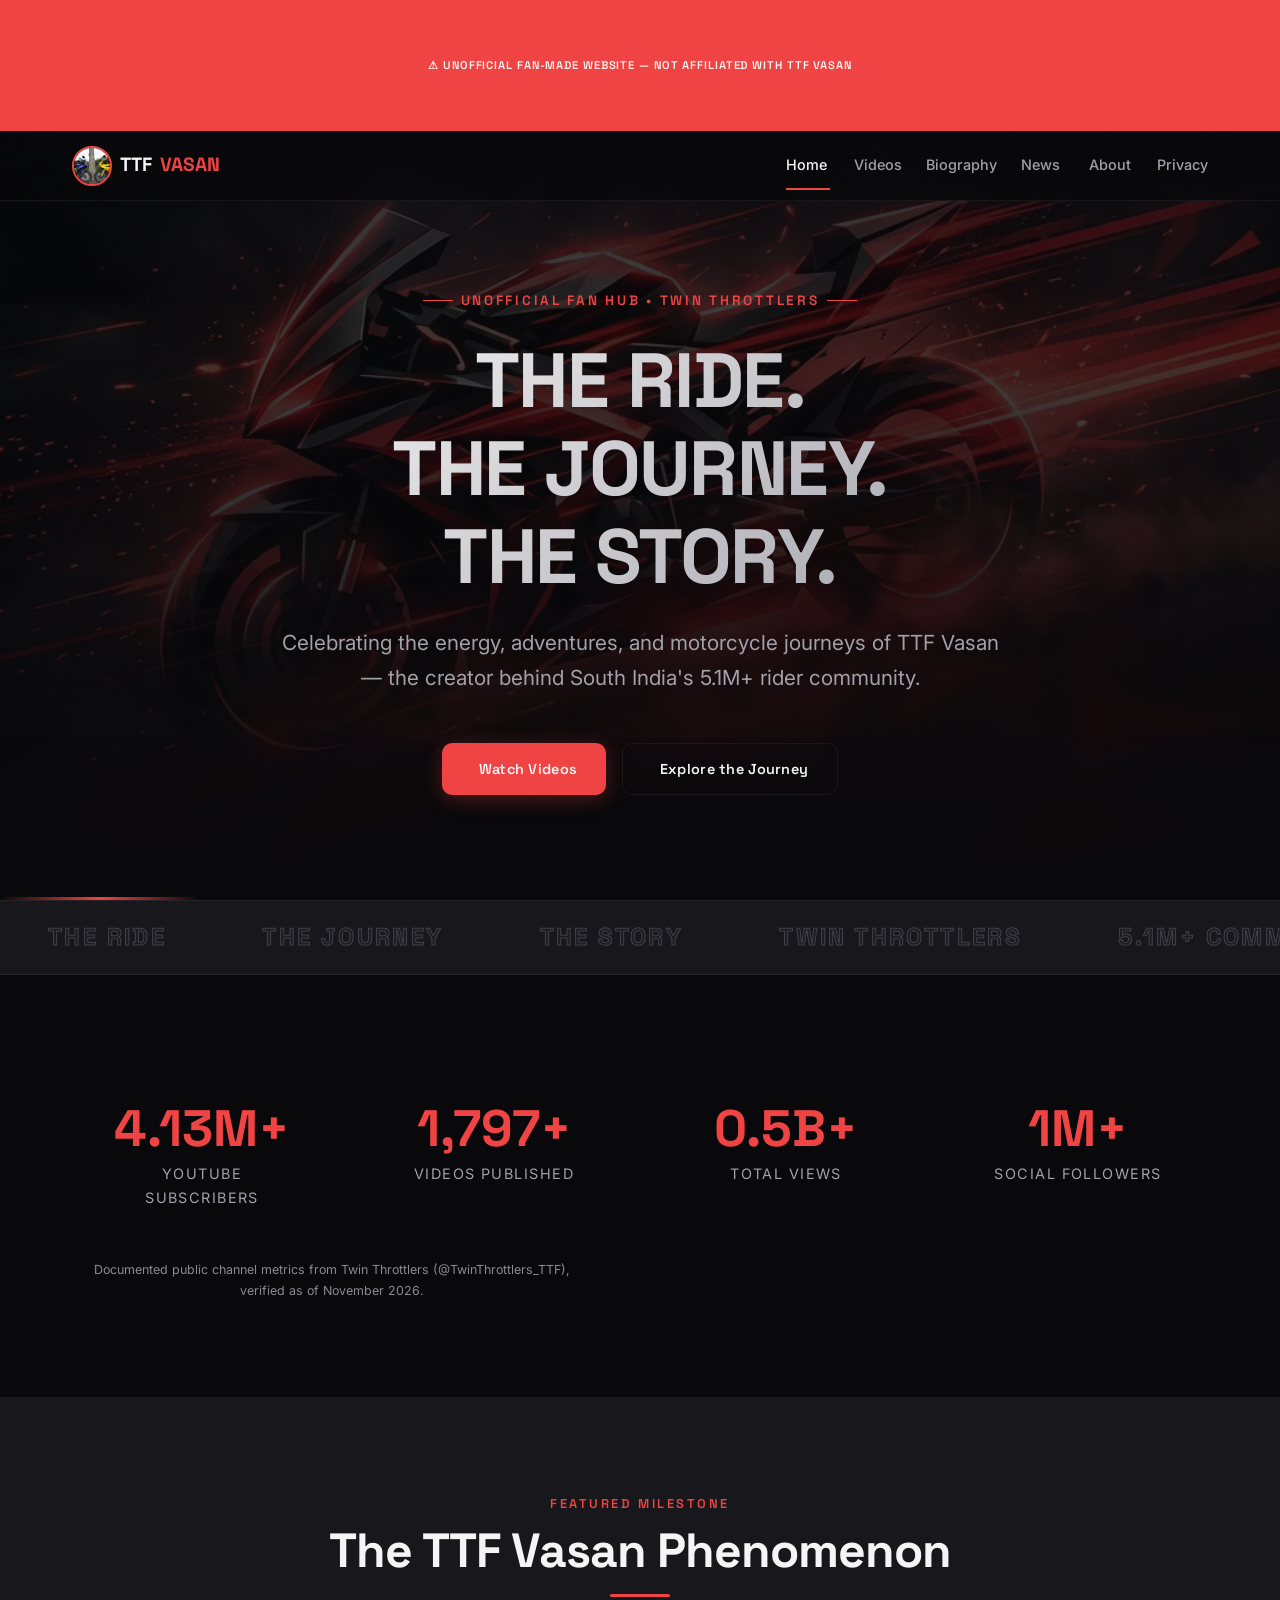
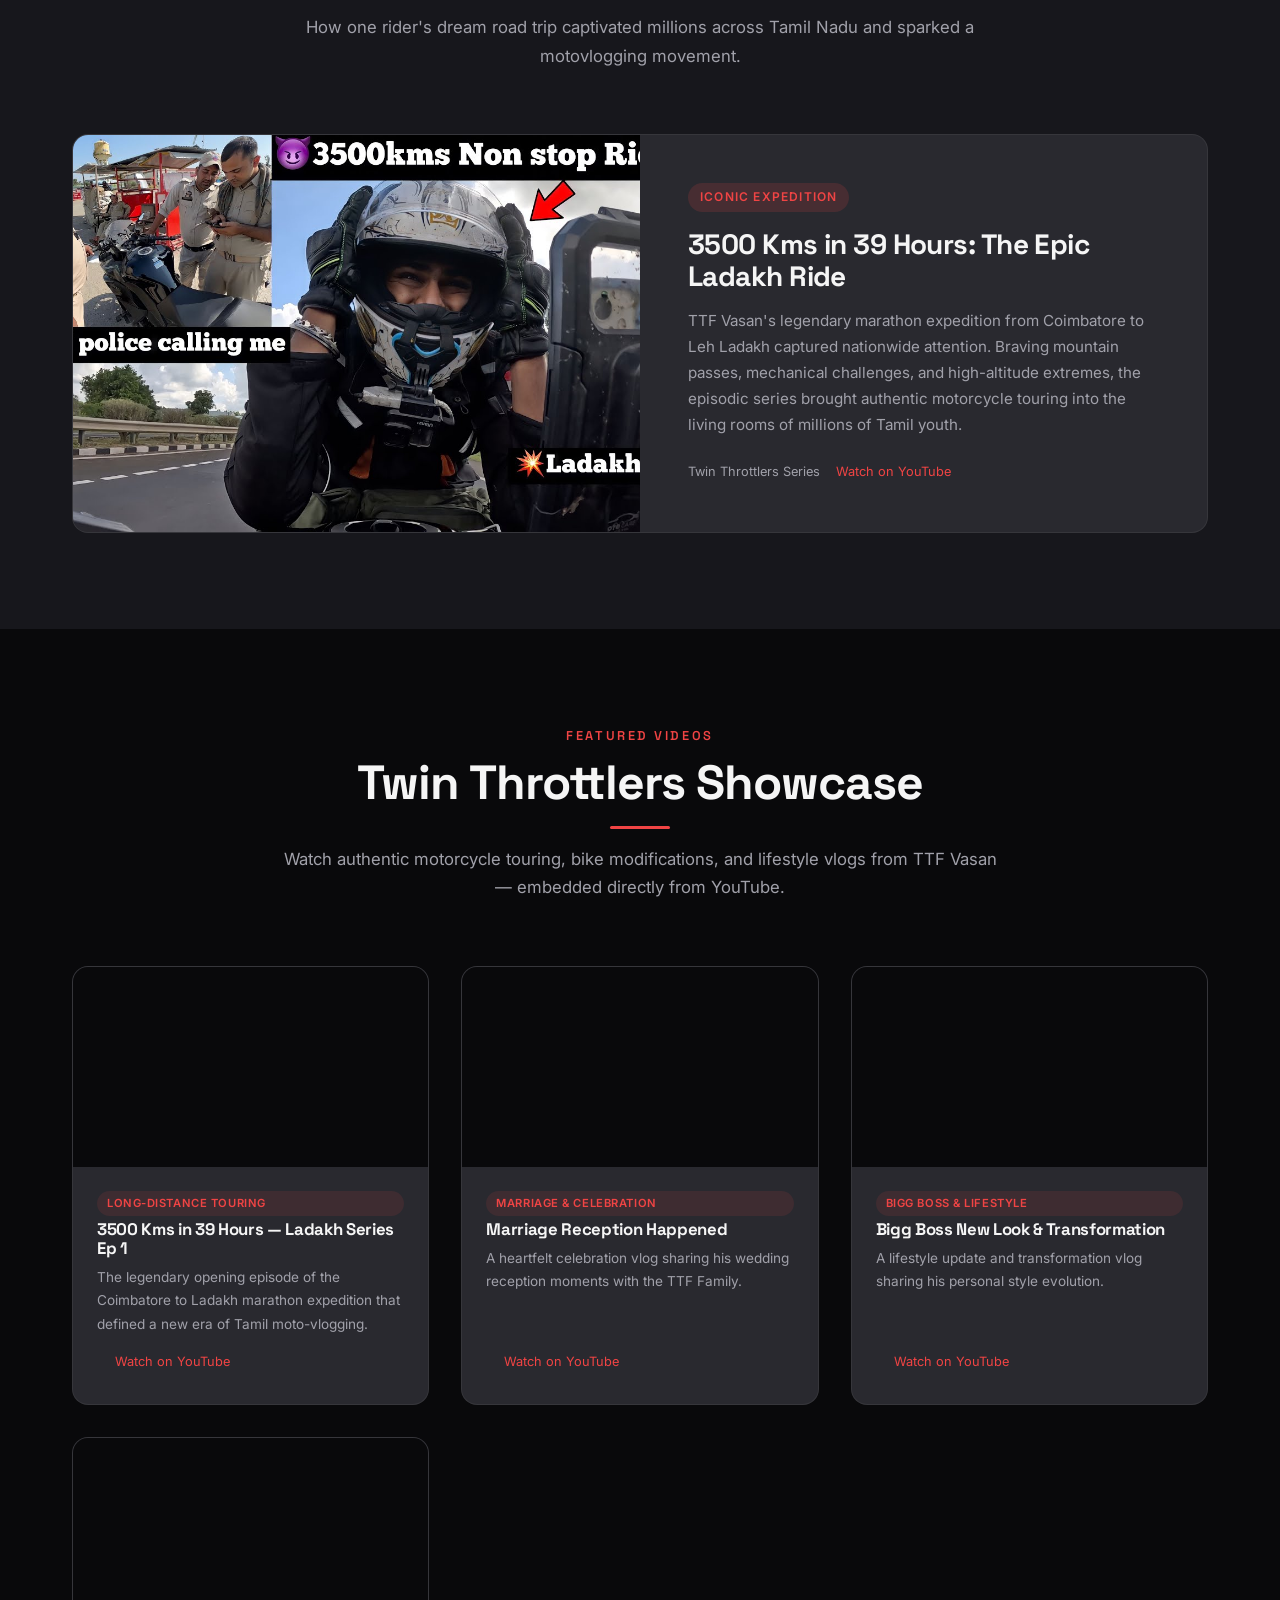
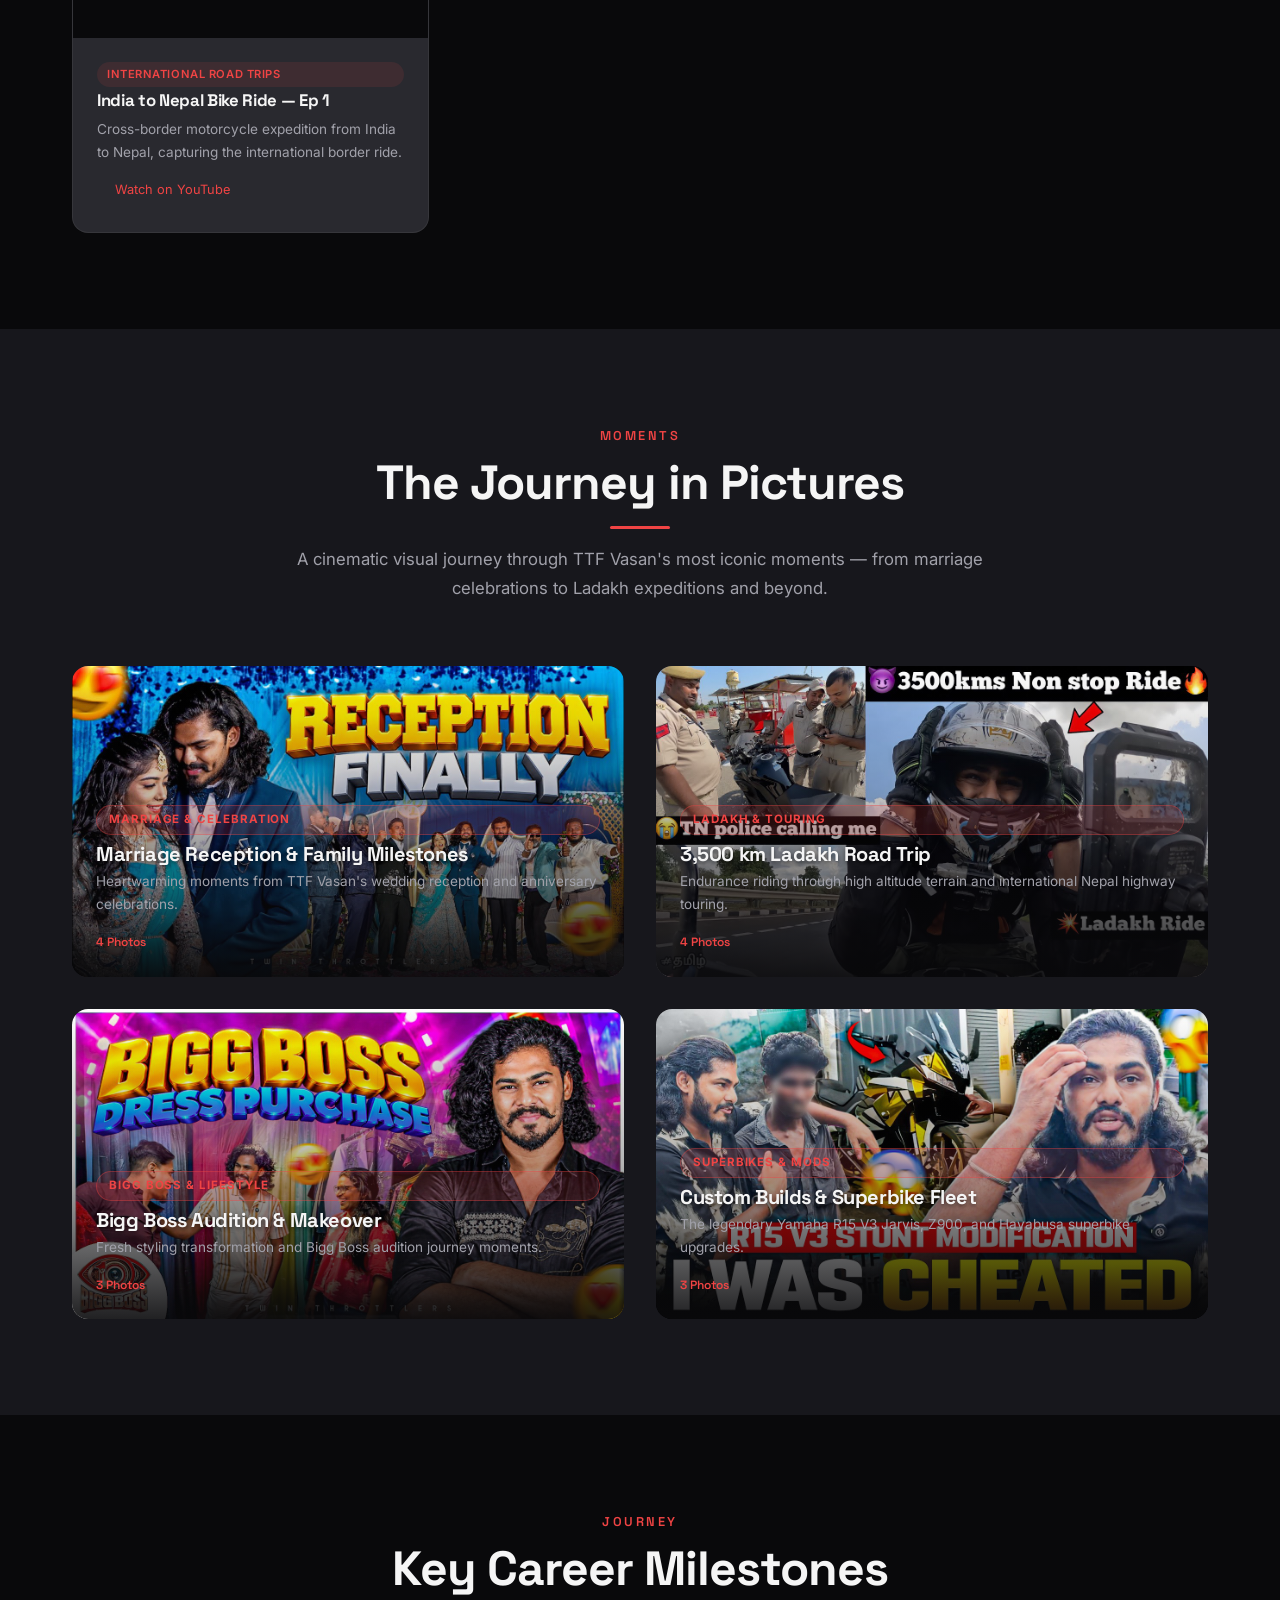
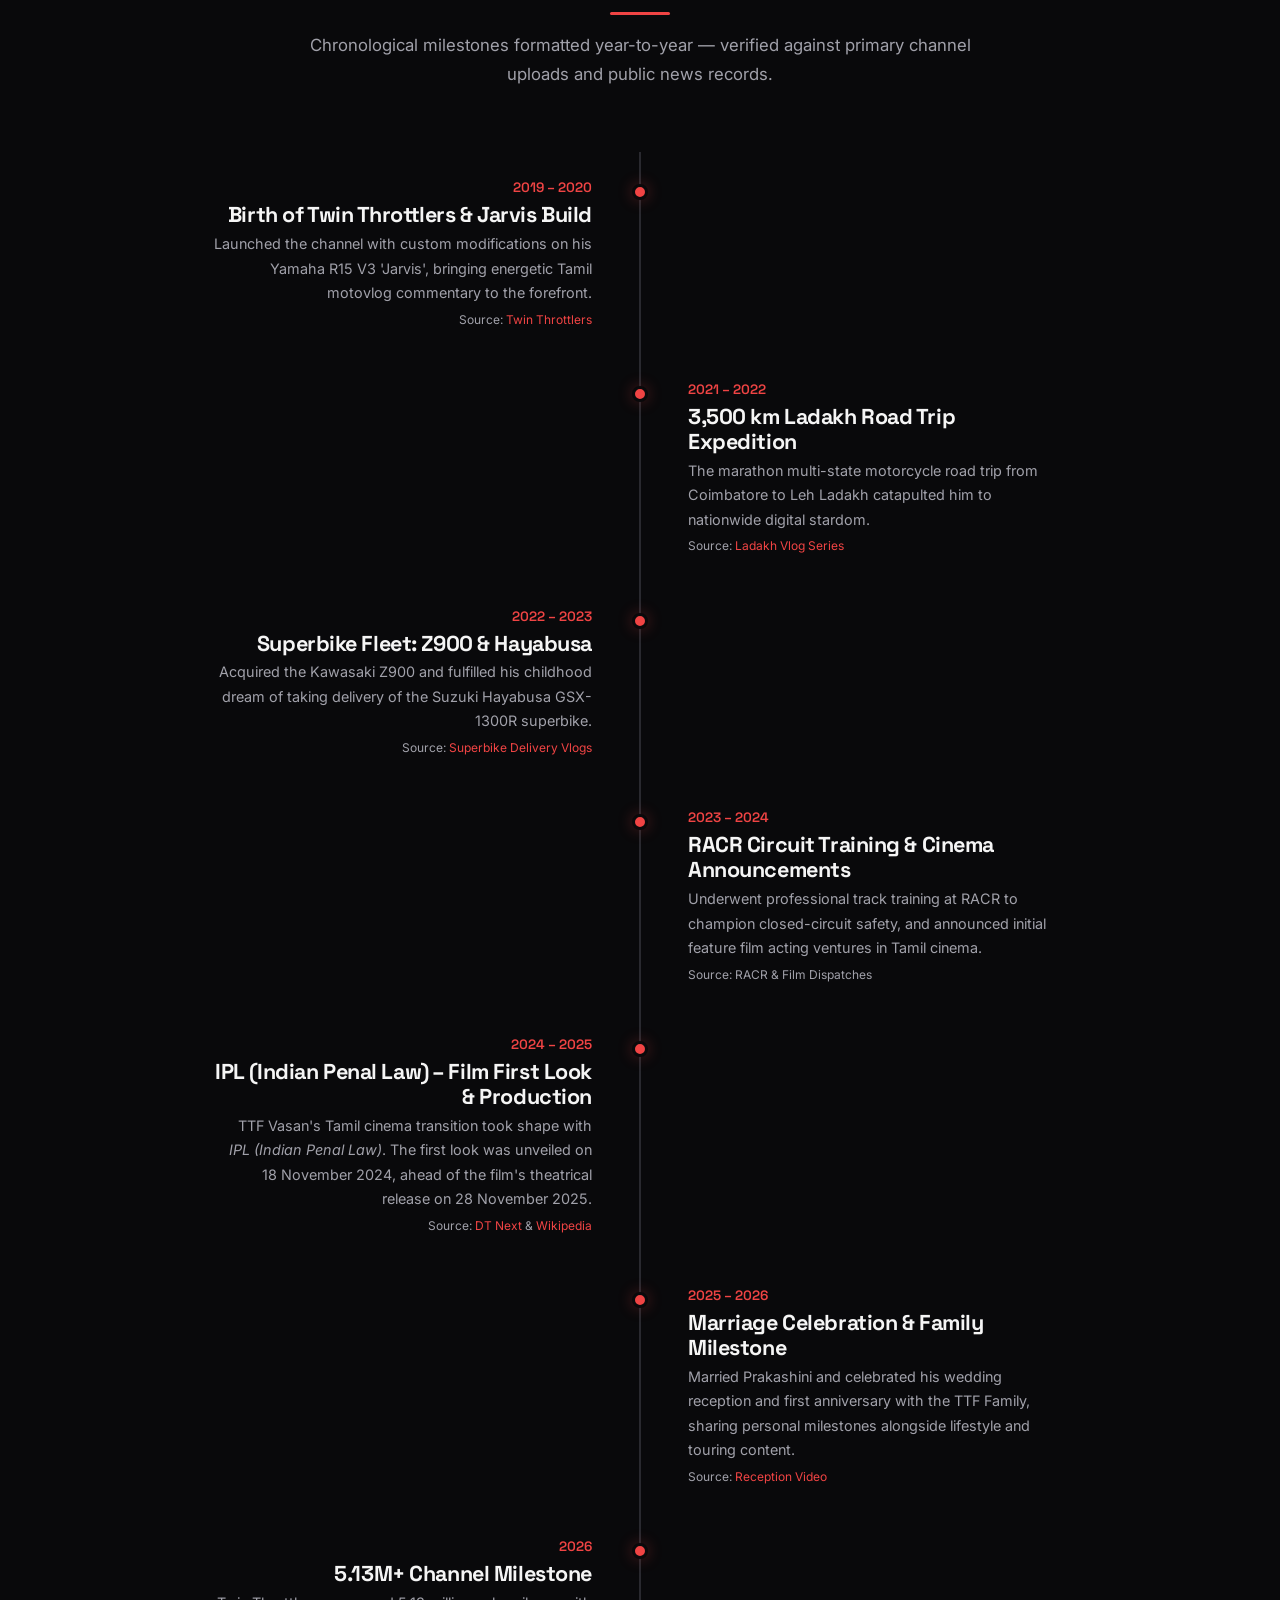
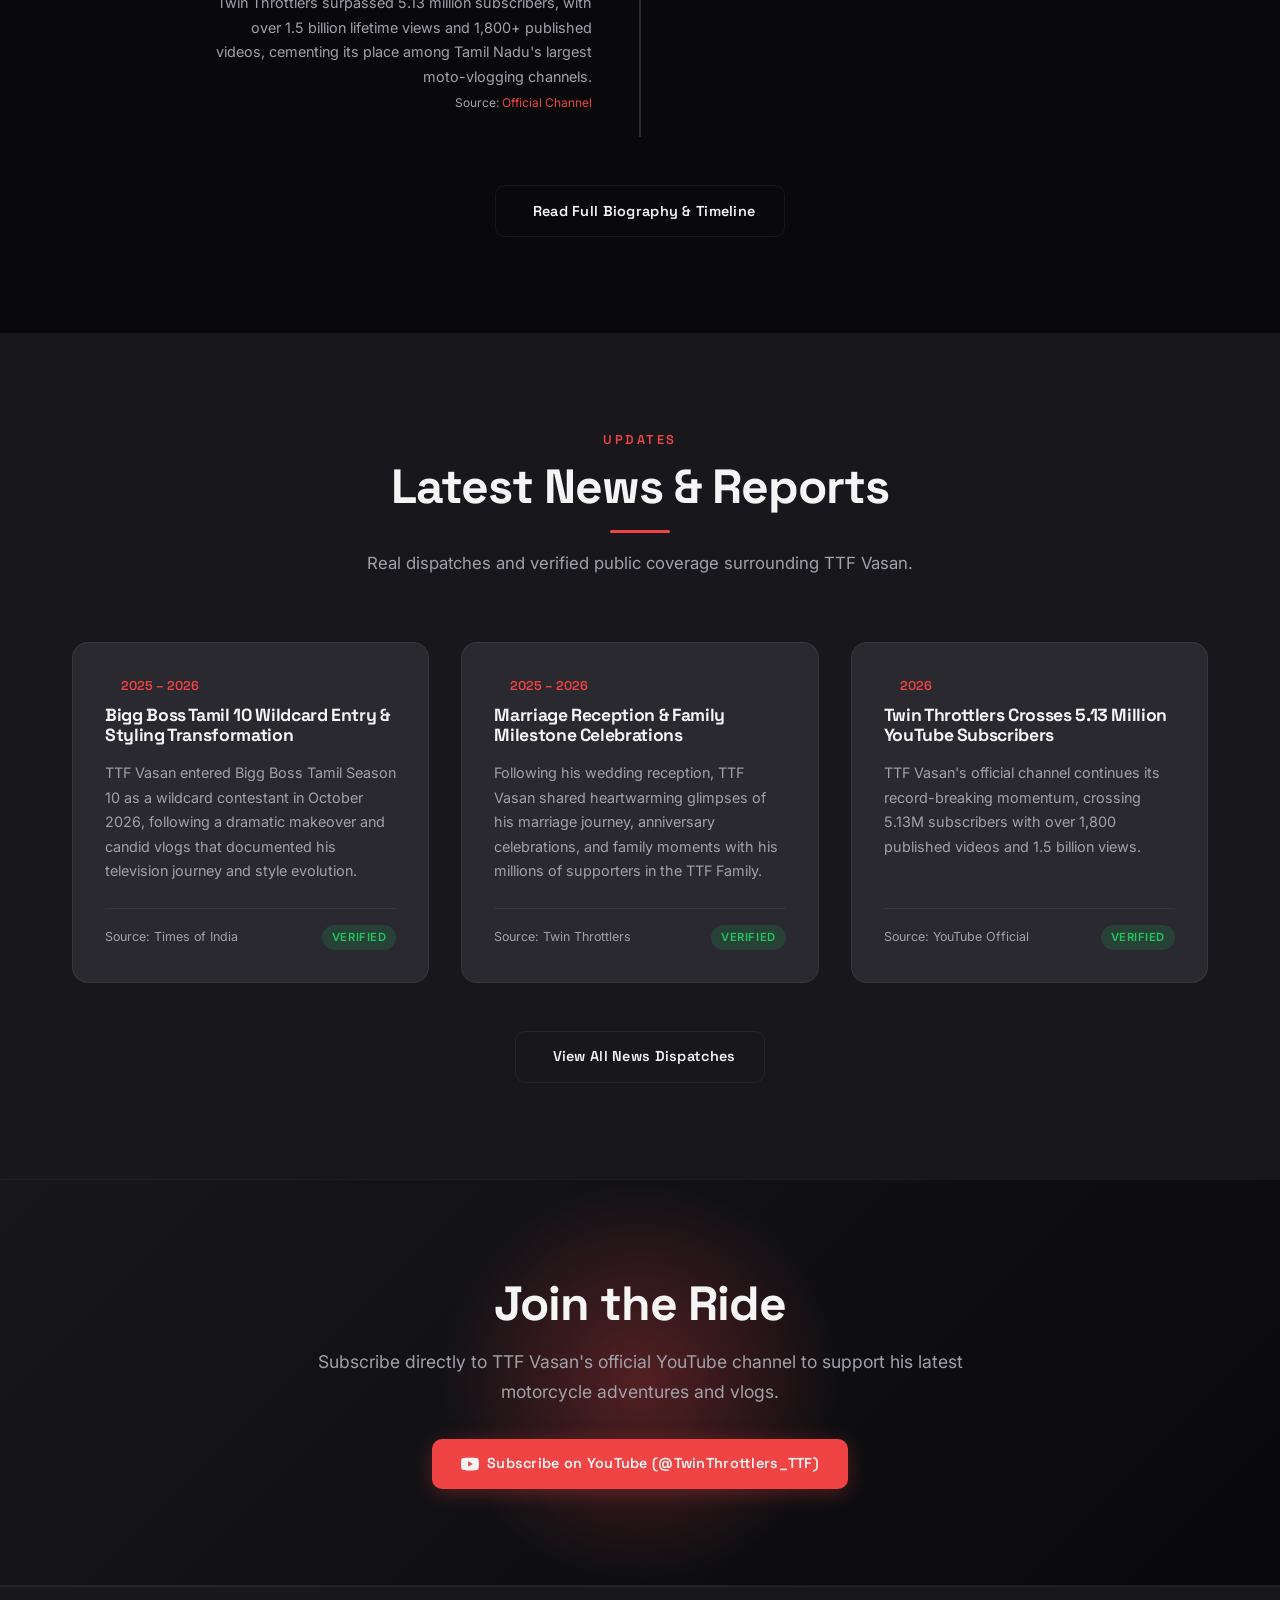
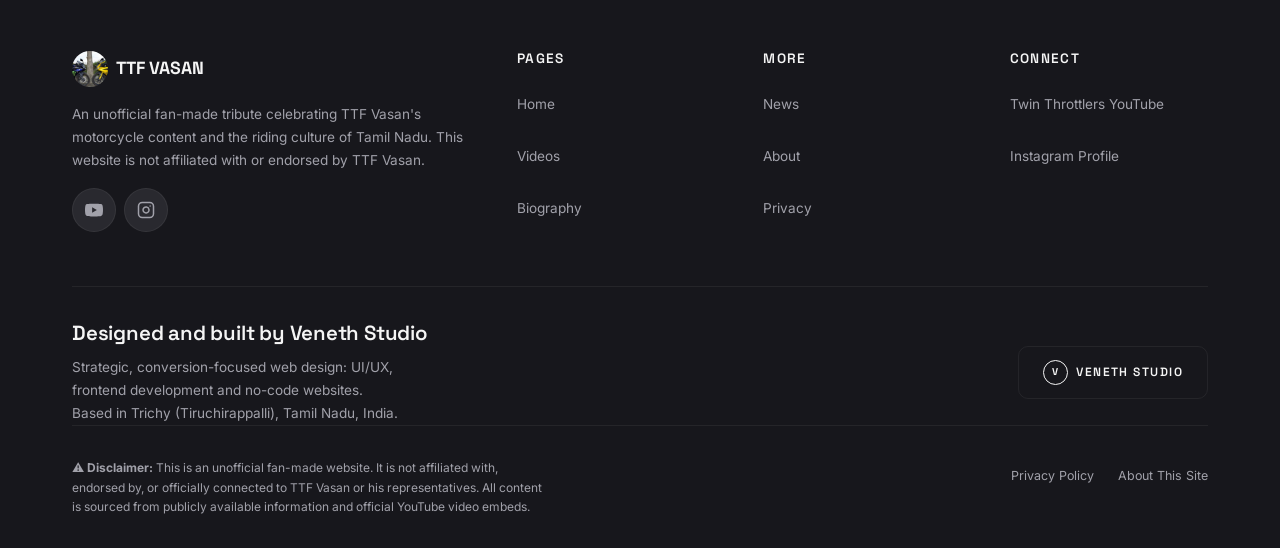
==== commit d6c6bfc0: "fix: mobile responsive issues and stuck loading screen" ====
--- a/index.html
+++ b/index.html
@@ -3,24 +3,66 @@
 
 <head>
   <meta charset="UTF-8">
-  <meta name="viewport" content="width=device-width, initial-scale=1.0">
+  <meta name="viewport" content="width=device-width, initial-scale=1.0, viewport-fit=cover">
+  <meta name="theme-color" content="#09090B">
+  <meta name="apple-mobile-web-app-capable" content="yes">
+  <meta name="apple-mobile-web-app-status-bar-style" content="black">
+  <meta name="apple-mobile-web-app-title" content="TTF Vasan Fan Hub">
   <link rel="icon" href="assets/icons/favicon.ico" sizes="16x16 32x32 48x48">
   <link rel="icon" type="image/png" sizes="32x32" href="assets/icons/favicon-32.png">
   <link rel="icon" type="image/png" sizes="192x192" href="assets/icons/favicon-192.png">
   <link rel="apple-touch-icon" sizes="180x180" href="assets/icons/apple-touch-icon.png">
   <link rel="manifest" href="site.webmanifest">
-  <title>TTF VASAN — Unofficial Fan Hub | The Ride. The Journey. The Story.</title>
+  <title>TTF Vasan Fan Hub | Twin Throttlers Videos, Biography &amp; Updates</title>
   <meta name="description"
-    content="An unofficial fan-made tribute to TTF Vasan (Twin Throttlers) — celebrating the ride, the journey, and the story of one of Tamil Nadu's most recognized motorcycle content creators.">
+    content="Explore an unofficial fan-made guide to TTF Vasan and Twin Throttlers, featuring a sourced biography, curated YouTube videos, motorcycle journeys and updates.">
   <meta name="robots" content="index, follow">
-  <link rel="canonical" href="index.html">
+  <link rel="canonical" href="https://ttf-vasan.netlify.app/">
 
   <!-- Open Graph -->
-  <meta property="og:title" content="TTF VASAN — Unofficial Fan Hub">
+  <meta property="og:title" content="TTF Vasan Fan Hub | Twin Throttlers Videos, Biography &amp; Updates">
   <meta property="og:description"
-    content="An unofficial fan-made tribute to TTF Vasan — celebrating the ride, the journey, and the story.">
+    content="Explore an unofficial fan-made guide to TTF Vasan and Twin Throttlers, featuring a sourced biography, curated YouTube videos, motorcycle journeys and updates.">
   <meta property="og:type" content="website">
-  <meta property="og:image" content="assets/images/gallery/ttf-vasan-portrait.jpg">
+  <meta property="og:url" content="https://ttf-vasan.netlify.app/">
+  <meta property="og:site_name" content="TTF Vasan Unofficial Fan Hub">
+  <meta property="og:image" content="https://ttf-vasan.netlify.app/assets/images/gallery/ttf-vasan-portrait.jpg">
+  <meta property="og:image:alt" content="TTF Vasan Portrait - Twin Throttlers Fan Hub">
+
+  <!-- Twitter Card -->
+  <meta name="twitter:card" content="summary_large_image">
+  <meta name="twitter:title" content="TTF Vasan Fan Hub | Twin Throttlers Videos, Biography &amp; Updates">
+  <meta name="twitter:description"
+    content="Explore an unofficial fan-made guide to TTF Vasan and Twin Throttlers, featuring a sourced biography, curated YouTube videos, motorcycle journeys and updates.">
+  <meta name="twitter:image" content="https://ttf-vasan.netlify.app/assets/images/gallery/ttf-vasan-portrait.jpg">
+
+  <!-- Structured Data (JSON-LD) -->
+  <script type="application/ld+json">
+  {
+    "@context": "https://schema.org",
+    "@graph": [
+      {
+        "@type": "WebSite",
+        "@id": "https://ttf-vasan.netlify.app/#website",
+        "url": "https://ttf-vasan.netlify.app/",
+        "name": "TTF Vasan Unofficial Fan Hub",
+        "description": "An unofficial fan-made website celebrating TTF Vasan and Twin Throttlers motovlogs, touring journeys, and biography.",
+        "inLanguage": "en"
+      },
+      {
+        "@type": "WebPage",
+        "@id": "https://ttf-vasan.netlify.app/#webpage",
+        "url": "https://ttf-vasan.netlify.app/",
+        "name": "TTF Vasan Fan Hub | Twin Throttlers Videos, Biography & Updates",
+        "isPartOf": {
+          "@id": "https://ttf-vasan.netlify.app/#website"
+        },
+        "description": "Explore an unofficial fan-made guide to TTF Vasan and Twin Throttlers, featuring a sourced biography, curated YouTube videos, motorcycle journeys and updates.",
+        "inLanguage": "en"
+      }
+    ]
+  }
+  </script>
 
   <!-- Fonts -->
   <link rel="preconnect" href="https://fonts.googleapis.com">
@@ -48,10 +90,8 @@
   <canvas id="particles-canvas" aria-hidden="true"></canvas>
 
   <!-- Scroll Progress -->
-  <div style="position:fixed;top:24px;left:0;right:0;height:3px;z-index:1002;background:transparent;">
-    <div class="scroll-progress"
-      style="height:100%;width:0%;background:var(--racing-red);transition:width 100ms linear;border-radius:0 2px 2px 0;">
-    </div>
+  <div class="scroll-progress-bar" aria-hidden="true">
+    <div class="scroll-progress-inner"></div>
   </div>
 
   <!-- Unofficial Badge -->
@@ -135,24 +175,25 @@
       <div class="container">
         <div class="stats-grid stagger-children">
           <div class="stat-item reveal">
-            <div class="stat-number"><span class="counter" data-target="5" data-suffix=".13M+">0</span></div>
+            <div class="stat-number"><span class="counter" data-target="5" data-suffix=".13M+">5.13M+</span></div>
             <div class="stat-label">YouTube Subscribers</div>
           </div>
           <div class="stat-item reveal">
-            <div class="stat-number"><span class="counter" data-target="1800" data-suffix="+">0</span></div>
+            <div class="stat-number"><span class="counter" data-target="1800" data-suffix="+">1,800+</span></div>
             <div class="stat-label">Videos Published</div>
           </div>
           <div class="stat-item reveal">
-            <div class="stat-number"><span class="counter" data-target="1" data-suffix=".5B+">0</span></div>
+            <div class="stat-number"><span class="counter" data-target="1" data-suffix=".5B+">1.5B+</span></div>
             <div class="stat-label">Total Views</div>
           </div>
           <div class="stat-item reveal">
-            <div class="stat-number"><span class="counter" data-target="2" data-suffix="M+">0</span></div>
+            <div class="stat-number"><span class="counter" data-target="2" data-suffix="M+">2M+</span></div>
             <div class="stat-label">Social Followers</div>
           </div>
         </div>
-        <p style="text-align:center;font-size:0.75rem;color:var(--muted-grey);margin-top:1rem;opacity:0.7;">Verified
-          live statistics from Twin Throttlers YouTube channel analytics</p>
+        <p style="text-align:center;font-size:0.78rem;color:var(--muted-grey);margin-top:1rem;opacity:0.85;">
+          Documented public channel metrics from Twin Throttlers (@TwinThrottlers_TTF), verified as of November 2026.
+        </p>
       </div>
     </section>
 
--- a/assets/css/styles.css
+++ b/assets/css/styles.css
@@ -38,6 +38,7 @@
   /* Layout */
   --max-width: 1200px;
   --nav-height: 70px;
+  --badge-height: 28px;
 
   /* Transitions */
   --ease-out: cubic-bezier(0.22, 1, 0.36, 1);
@@ -56,6 +57,20 @@
   --radius-md: 10px;
   --radius-lg: 16px;
   --radius-xl: 24px;
+}
+
+/* ---------- Safe Area Support (iOS Notch / Dynamic Island) ---------- */
+@supports (padding: env(safe-area-inset-top)) {
+  :root {
+    --safe-area-inset-top: env(safe-area-inset-top);
+    --safe-area-inset-bottom: env(safe-area-inset-bottom);
+    --safe-area-inset-left: env(safe-area-inset-left);
+    --safe-area-inset-right: env(safe-area-inset-right);
+  }
+}
+
+body {
+  padding-bottom: var(--safe-area-inset-bottom, 0);
 }
 
 /* ---------- Reset & Base ---------- */
@@ -72,6 +87,8 @@
   font-size: 16px;
   -webkit-font-smoothing: antialiased;
   -moz-osx-font-smoothing: grayscale;
+  overflow-x: hidden;
+  max-width: 100%;
 }
 
 body {
@@ -80,6 +97,9 @@
   color: var(--off-white);
   line-height: 1.7;
   overflow-x: hidden;
+  max-width: 100%;
+  width: 100%;
+  position: relative;
   min-height: 100vh;
 }
 
@@ -171,7 +191,8 @@
 }
 
 .loader-bar {
-  width: 200px;
+  width: 100%;
+  max-width: 200px;
   height: 3px;
   background: var(--charcoal);
   border-radius: 3px;
@@ -206,37 +227,65 @@
   padding: 0 var(--space-xl);
 }
 
+/* ---------- Scroll Progress Bar ---------- */
+.scroll-progress-bar {
+  position: fixed;
+  top: var(--badge-height);
+  left: 0;
+  right: 0;
+  height: 3px;
+  z-index: 1002;
+  background: transparent;
+  pointer-events: none;
+}
+
+.scroll-progress-inner {
+  height: 100%;
+  width: 0%;
+  background: var(--racing-red);
+  transition: width 100ms linear;
+  border-radius: 0 2px 2px 0;
+}
+
 /* ---------- Unofficial Badge ---------- */
 .unofficial-badge {
   position: fixed;
   top: 0;
   left: 0;
   right: 0;
+  min-height: var(--badge-height);
   z-index: 1001;
   background: var(--racing-red);
   color: var(--off-white);
   text-align: center;
-  padding: 4px;
+  padding: 5px var(--space-md);
   font-size: 0.7rem;
+  line-height: 1.35;
   font-weight: 600;
-  letter-spacing: 0.1em;
+  letter-spacing: 0.08em;
   text-transform: uppercase;
   font-family: var(--font-heading);
+  display: flex;
+  align-items: center;
+  justify-content: center;
 }
 
 /* ---------- Navigation ---------- */
 .nav {
   position: fixed;
-  top: 24px;
+  top: var(--badge-height);
   left: 0;
   right: 0;
+  width: 100%;
+  max-width: 100vw;
   z-index: 1000;
-  background: rgba(9, 9, 11, 0.85);
+  background: rgba(9, 9, 11, 0.88);
   backdrop-filter: blur(20px);
   -webkit-backdrop-filter: blur(20px);
   border-bottom: 1px solid var(--border);
   height: var(--nav-height);
-  transition: all var(--transition-normal);
+  transition: background var(--transition-normal), top var(--transition-normal);
+  box-sizing: border-box;
 }
 
 .nav.scrolled {
@@ -245,6 +294,7 @@
 }
 
 .nav-inner {
+  width: 100%;
   max-width: var(--max-width);
   margin: 0 auto;
   padding: 0 var(--space-xl);
@@ -252,6 +302,7 @@
   display: flex;
   align-items: center;
   justify-content: space-between;
+  box-sizing: border-box;
 }
 
 .nav-brand {
@@ -263,6 +314,7 @@
   font-size: 1.2rem;
   color: var(--off-white);
   text-decoration: none;
+  flex-shrink: 0;
 }
 
 .nav-brand img {
@@ -271,6 +323,7 @@
   border-radius: 50%;
   border: 2px solid var(--racing-red);
   object-fit: cover;
+  flex-shrink: 0;
 }
 
 .nav-brand span {
@@ -317,44 +370,64 @@
 /* Hamburger */
 .nav-toggle {
   display: none;
-  background: none;
-  border: none;
+  background: transparent;
+  border: 1px solid rgba(255, 255, 255, 0.12);
+  border-radius: var(--radius-sm);
   cursor: pointer;
-  padding: var(--space-sm);
-  z-index: 1002;
+  width: 44px;
+  height: 44px;
+  min-width: 44px;
+  min-height: 44px;
+  padding: 0;
+  z-index: 1060;
+  flex-direction: column;
+  align-items: center;
+  justify-content: center;
+  gap: 5px;
+  transition: all var(--transition-fast);
+  margin-left: auto;
+}
+
+.nav-toggle:hover,
+.nav-toggle:focus-visible {
+  border-color: var(--racing-red);
+  background: rgba(240, 68, 68, 0.1);
 }
 
 .nav-toggle span {
   display: block;
-  width: 24px;
+  width: 22px;
   height: 2px;
   background: var(--off-white);
-  margin: 6px 0;
   transition: all var(--transition-fast);
   border-radius: 2px;
+  transform-origin: center;
 }
 
 .nav-toggle.active span:nth-child(1) {
-  transform: rotate(45deg) translate(5px, 6px);
+  transform: translateY(7px) rotate(45deg);
 }
 
 .nav-toggle.active span:nth-child(2) {
   opacity: 0;
+  transform: scaleX(0);
 }
 
 .nav-toggle.active span:nth-child(3) {
-  transform: rotate(-45deg) translate(5px, -6px);
+  transform: translateY(-7px) rotate(-45deg);
 }
 
 /* ---------- Hero Section ---------- */
 .hero {
   position: relative;
   min-height: 100vh;
+  min-height: 100svh;
   display: flex;
   align-items: center;
   justify-content: center;
   overflow: hidden;
-  padding-top: calc(var(--nav-height) + 24px);
+  padding-top: calc(var(--nav-height) + var(--badge-height) + 1.5rem);
+  padding-bottom: var(--space-2xl);
 }
 
 .hero-bg {
@@ -470,7 +543,7 @@
 
 @keyframes racingLine {
   0% { transform: translateX(-200px); }
-  100% { transform: translateX(100vw); }
+  100% { transform: translateX(100%); }
 }
 
 /* Scroll indicator */
@@ -613,7 +686,7 @@
 /* ---------- Page Header (Inner Pages) ---------- */
 .page-header {
   position: relative;
-  padding: calc(var(--nav-height) + 80px) 0 var(--space-3xl);
+  padding: calc(var(--nav-height) + var(--badge-height) + 3rem) 0 var(--space-2xl);
   overflow: hidden;
 }
 
@@ -728,6 +801,12 @@
   min-height: 300px;
 }
 
+@media (max-width: 768px) {
+  .featured-card-image {
+    min-height: 200px;
+  }
+}
+
 .featured-card-image img {
   width: 100%;
   height: 100%;
@@ -805,7 +884,7 @@
 /* ---------- Card Grid ---------- */
 .card-grid {
   display: grid;
-  grid-template-columns: repeat(auto-fill, minmax(340px, 1fr));
+  grid-template-columns: repeat(auto-fill, minmax(min(100%, 320px), 1fr));
   gap: var(--space-xl);
 }
 
@@ -1045,7 +1124,7 @@
 /* ---------- News Section ---------- */
 .news-grid {
   display: grid;
-  grid-template-columns: repeat(auto-fill, minmax(350px, 1fr));
+  grid-template-columns: repeat(auto-fill, minmax(min(100%, 320px), 1fr));
   gap: var(--space-xl);
 }
 
@@ -1201,6 +1280,7 @@
   margin: 0 0 var(--space-md) 0;
   display: -webkit-box;
   -webkit-line-clamp: 2;
+  line-clamp: 2;
   -webkit-box-orient: vertical;
   overflow: hidden;
 }
@@ -1215,14 +1295,7 @@
 @media (max-width: 768px) {
   .gallery-mosaic {
     grid-template-columns: 1fr;
-    grid-auto-rows: 200px;
-  }
-}
-
-@media (max-width: 480px) {
-  .gallery-mosaic {
-    grid-template-columns: 1fr;
-    grid-auto-rows: 180px;
+    gap: var(--space-lg);
   }
 }
 /* ---------- Cinematic Gallery Lightbox Modal — Netflix Style ---------- */
@@ -1539,6 +1612,60 @@
 
 .modal-thumb-item:hover {
   border-color: var(--racing-red);
+}
+
+@media (max-width: 768px) {
+  .gallery-modal {
+    padding: var(--space-xs);
+  }
+
+  .gallery-modal-dialog {
+    max-height: 96vh;
+    max-height: 96dvh;
+    overflow-y: auto;
+    -webkit-overflow-scrolling: touch;
+    border-radius: var(--radius-lg);
+  }
+
+  .gallery-modal-header {
+    padding: var(--space-sm) var(--space-md);
+  }
+
+  .gallery-modal-title {
+    font-size: 1rem;
+  }
+
+  .modal-main-viewport {
+    height: 38vh;
+    min-height: 200px;
+  }
+
+  .modal-nav-btn {
+    width: 38px;
+    height: 38px;
+  }
+
+  .modal-caption-stack {
+    padding: var(--space-md);
+    gap: var(--space-xs);
+  }
+
+  .modal-img-title {
+    font-size: 1.15rem;
+  }
+
+  .modal-img-caption {
+    font-size: 0.85rem;
+  }
+
+  .modal-thumbs-section {
+    padding: var(--space-sm) var(--space-md);
+  }
+
+  .modal-thumb-item {
+    width: 64px;
+    height: 48px;
+  }
 }
 /* ---------- Social Proof / Fan Wall ---------- */
 .fan-wall {
@@ -2112,92 +2239,221 @@
     --nav-height: 60px;
   }
 
+  .nav {
+    backdrop-filter: none;
+    -webkit-backdrop-filter: none;
+    background: rgba(9, 9, 11, 0.98);
+  }
+
+  .nav-inner {
+    padding: 0 var(--space-md);
+    width: 100%;
+    max-width: 100%;
+  }
+
   .nav-links {
     position: fixed;
     top: 0;
     right: -100%;
-    width: 280px;
+    width: min(85vw, 320px);
     height: 100vh;
+    height: 100dvh;
+    max-height: 100dvh;
     background: var(--charcoal);
     flex-direction: column;
-    justify-content: center;
-    padding: var(--space-2xl);
-    gap: var(--space-xl);
+    justify-content: flex-start;
+    padding: calc(var(--nav-height) + var(--badge-height) + 1.25rem) var(--space-lg) var(--space-xl);
+    gap: 0;
     transition: right var(--transition-normal);
     border-left: 1px solid var(--border);
+    z-index: 1050;
+    overflow-y: auto;
+    -webkit-overflow-scrolling: touch;
+    box-shadow: -10px 0 40px rgba(0, 0, 0, 0.85);
+  }
+
+  .nav-links li {
+    width: 100%;
+    list-style: none;
+  }
+
+  .nav-links a {
+    font-size: 1.1rem;
+    display: flex;
+    align-items: center;
+    padding: 0.85rem 0.5rem;
+    min-height: 50px;
+    border-bottom: 1px solid rgba(255, 255, 255, 0.05);
+    color: var(--off-white);
+  }
+
+  .nav-links a.active {
+    color: var(--racing-red);
+    background: rgba(240, 68, 68, 0.08);
+    border-radius: var(--radius-sm);
+  }
+
+  .nav-links a::after {
+    display: none;
   }
 
   .nav-links.open {
     right: 0;
   }
 
-  .nav-links a {
-    font-size: 1.2rem;
-  }
-
   .nav-toggle {
-    display: block;
+    display: flex;
+    flex-direction: column;
+    align-items: center;
+    justify-content: center;
+    width: 44px;
+    height: 44px;
+    min-width: 44px;
+    min-height: 44px;
+    padding: 0;
+    position: relative;
+    z-index: 1060;
+    margin-left: auto;
+  }
+
+  .timeline::before {
+    left: 14px;
+  }
+
+  .timeline-item {
+    width: 100%;
+    padding-left: 40px !important;
+    padding-right: var(--space-xs) !important;
+    text-align: left !important;
+    left: 0 !important;
+  }
+
+  .timeline-dot {
+    left: 6px !important;
+    width: 16px;
+    height: 16px;
+    top: 1.8rem;
+  }
+
+  .timeline-content {
+    word-break: break-word;
+    overflow-wrap: break-word;
   }
 
   .card-grid {
     grid-template-columns: 1fr;
+    gap: var(--space-lg);
   }
 
   .news-grid {
     grid-template-columns: 1fr;
-  }
-
-  .gallery-mosaic {
-    grid-template-columns: 1fr 1fr;
-    grid-auto-rows: 180px;
-  }
-
-  .gallery-mosaic .gallery-item:nth-child(1) {
-    grid-column: span 2;
+    gap: var(--space-lg);
   }
 
   .stats-grid {
     grid-template-columns: 1fr 1fr;
-    gap: var(--space-md);
+    gap: var(--space-sm);
+  }
+
+  .stat-item {
+    padding: var(--space-md) var(--space-xs);
+  }
+
+  .stat-number {
+    font-size: clamp(1.8rem, 6vw, 2.4rem);
+  }
+
+  .stat-label {
+    font-size: 0.75rem;
   }
 
   .footer-grid {
     grid-template-columns: 1fr;
+    gap: var(--space-xl);
   }
 
   .footer-bottom {
     flex-direction: column;
     text-align: center;
+    gap: var(--space-md);
   }
 
   .footer-credit {
     flex-direction: column;
     align-items: flex-start;
+    gap: var(--space-md);
   }
 
   .footer-credit-badge {
     align-self: flex-start;
+  }
+
+  .hero-content {
+    padding: var(--space-md);
+    width: 100%;
+    max-width: 100%;
   }
 
   .hero-cta-group {
     flex-direction: column;
     align-items: center;
+    width: 100%;
+    gap: var(--space-sm);
+  }
+
+  .hero-cta-group .btn {
+    width: 100%;
+    max-width: 320px;
+    justify-content: center;
+  }
+
+  .back-to-top {
+    bottom: 1.25rem;
+    right: 1.25rem;
+    width: 44px;
+    height: 44px;
+  }
+}
+
+@media (max-width: 520px) {
+  :root {
+    --badge-height: 40px;
+  }
+
+  .hero h1 {
+    font-size: clamp(1.85rem, 8.5vw, 2.6rem);
+    line-height: 1.15;
+  }
+
+  .hero-eyebrow {
+    font-size: 0.72rem;
+    letter-spacing: 0.12em;
+  }
+
+  .hero-tagline {
+    font-size: 0.92rem;
+    line-height: 1.6;
+    margin-bottom: var(--space-xl);
   }
 }
 
 @media (max-width: 480px) {
   .container {
     padding: 0 var(--space-md);
-  }
-
-  .gallery-mosaic {
-    grid-template-columns: 1fr;
-    grid-auto-rows: 200px;
-  }
-
-  .gallery-mosaic .gallery-item:nth-child(1) {
-    grid-column: span 1;
-    grid-row: span 1;
+    width: 100%;
+    max-width: 100%;
+    box-sizing: border-box;
+  }
+
+  .section {
+    padding: var(--space-2xl) 0;
+    width: 100%;
+    max-width: 100%;
+    box-sizing: border-box;
+  }
+
+  .section-header {
+    margin-bottom: var(--space-xl);
   }
 
   .stats-grid {
@@ -2371,6 +2627,12 @@
   transition: all var(--transition-normal);
 }
 
+@media (max-width: 768px) {
+  .moment-card {
+    aspect-ratio: 3 / 4;
+  }
+}
+
 .moment-card:hover {
   transform: translateY(-4px);
   box-shadow: 0 12px 40px rgba(0, 0, 0, 0.6);
@@ -2410,6 +2672,7 @@
   margin: 0;
   display: -webkit-box;
   -webkit-line-clamp: 2;
+  line-clamp: 2;
   -webkit-box-orient: vertical;
   overflow: hidden;
 }
@@ -2627,3 +2890,50 @@
     padding: var(--space-xl);
   }
 }
+
+/* ---------- Landscape Orientation (Mobile) ---------- */
+@media (max-width: 768px) and (orientation: landscape) {
+  .hero {
+    min-height: 80vh;
+  }
+  
+  .nav-links {
+    height: 80vh;
+    max-height: 80vh;
+  }
+  
+  .featured-card-image {
+    min-height: 150px;
+  }
+  
+  .moment-card {
+    aspect-ratio: 16 / 9;
+  }
+  
+  body {
+    padding-bottom: 0;
+  }
+}
+
+/* ---------- Intermediate Grid Breakpoint ---------- */
+@media (max-width: 600px) {
+  .moment-grid {
+    grid-template-columns: 1fr;
+  }
+  
+  .gallery-mosaic {
+    grid-template-columns: 1fr;
+  }
+}
+
+/* ---------- Touch Target Enforcement ---------- */
+button, a, [role="button"], input[type="submit"], input[type="button"] {
+  min-height: 44px;
+  min-width: 44px;
+}
+
+.nav-links a, .footer-links a, .video-source-link {
+  min-height: 44px;
+  display: flex;
+  align-items: center;
+}
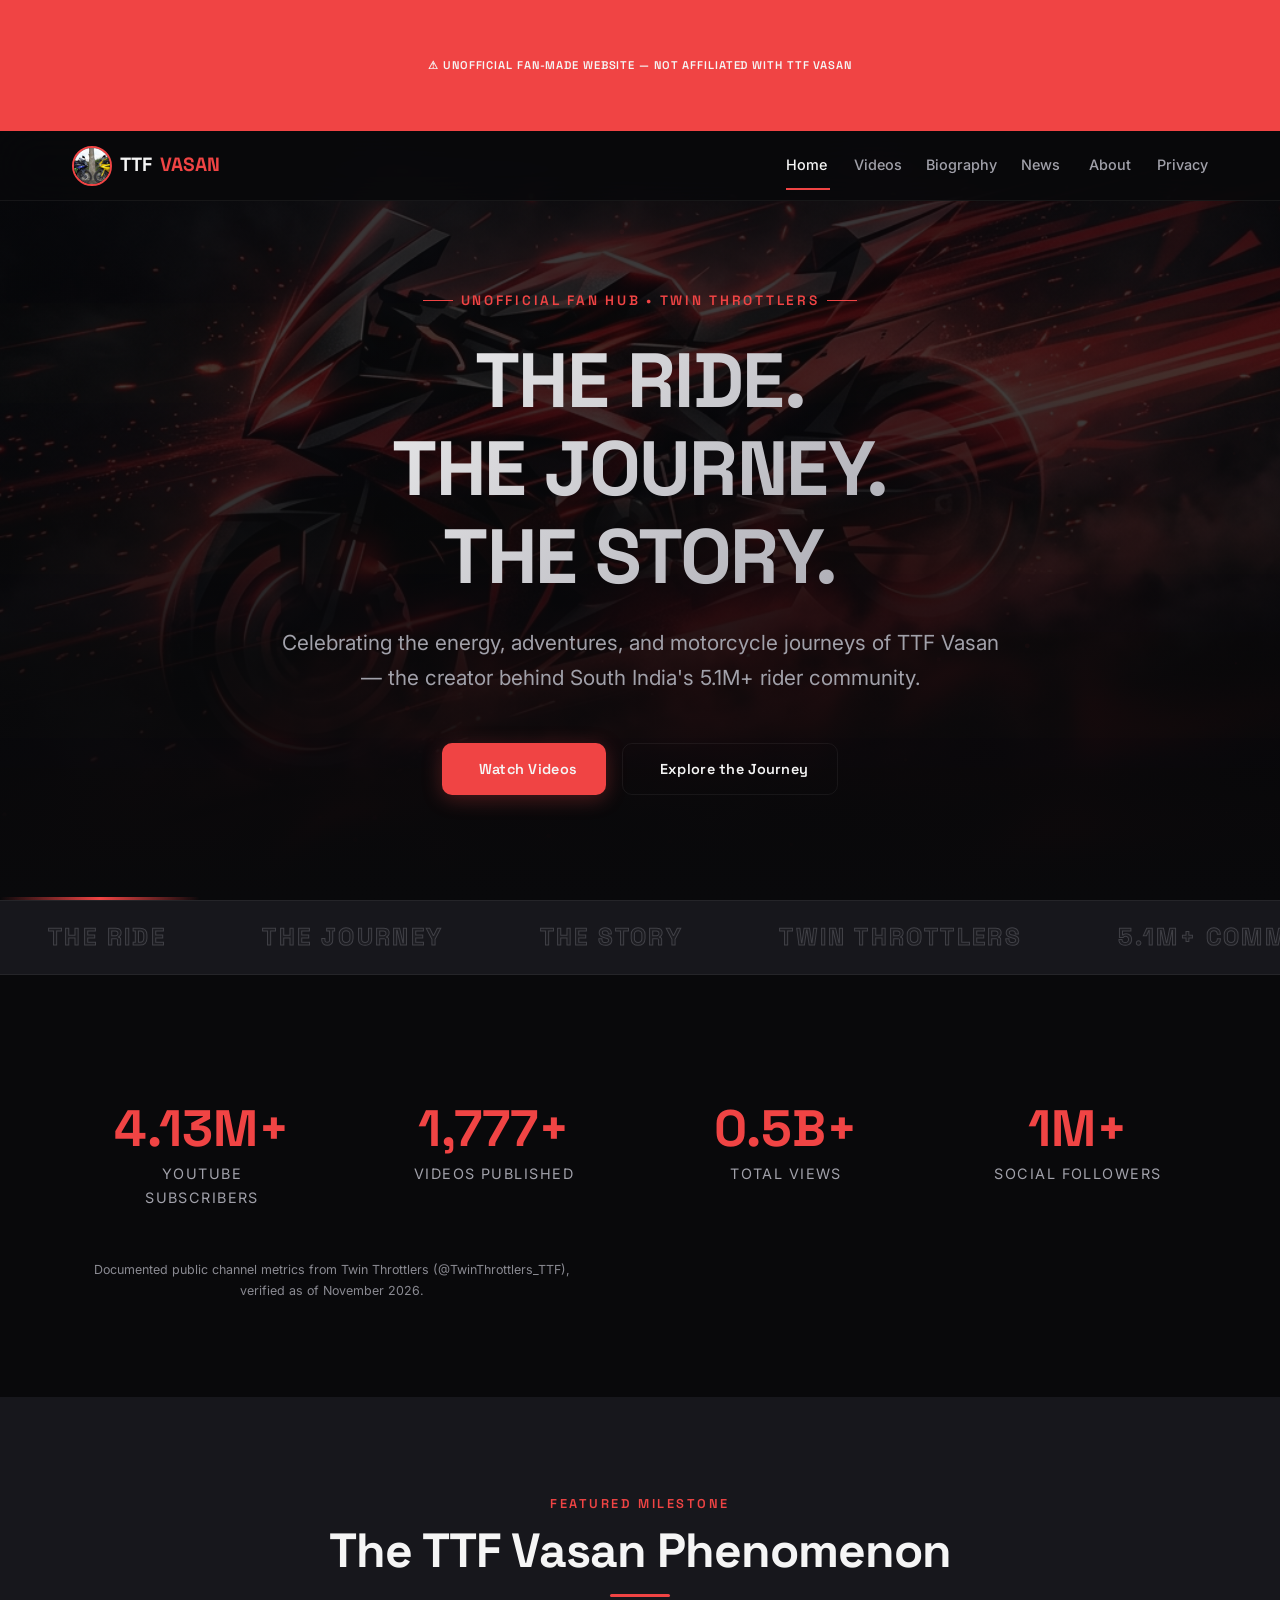
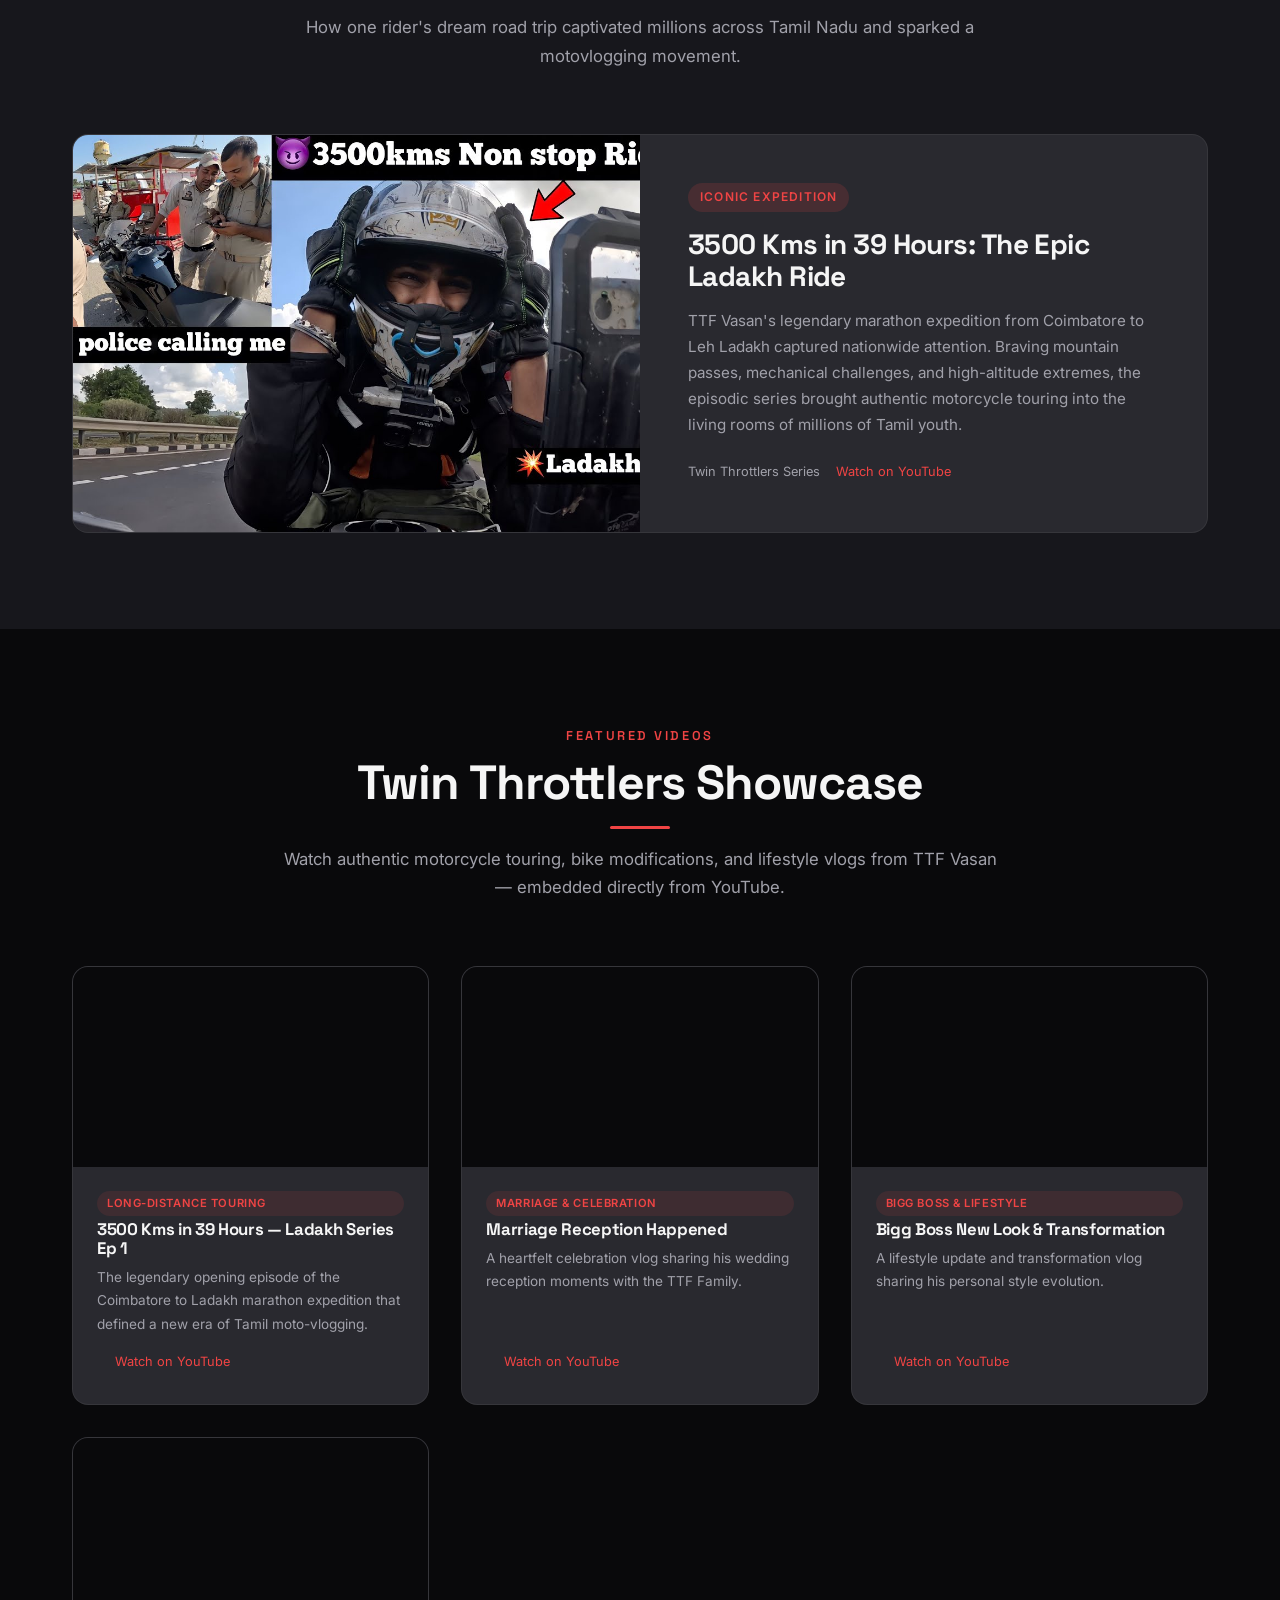
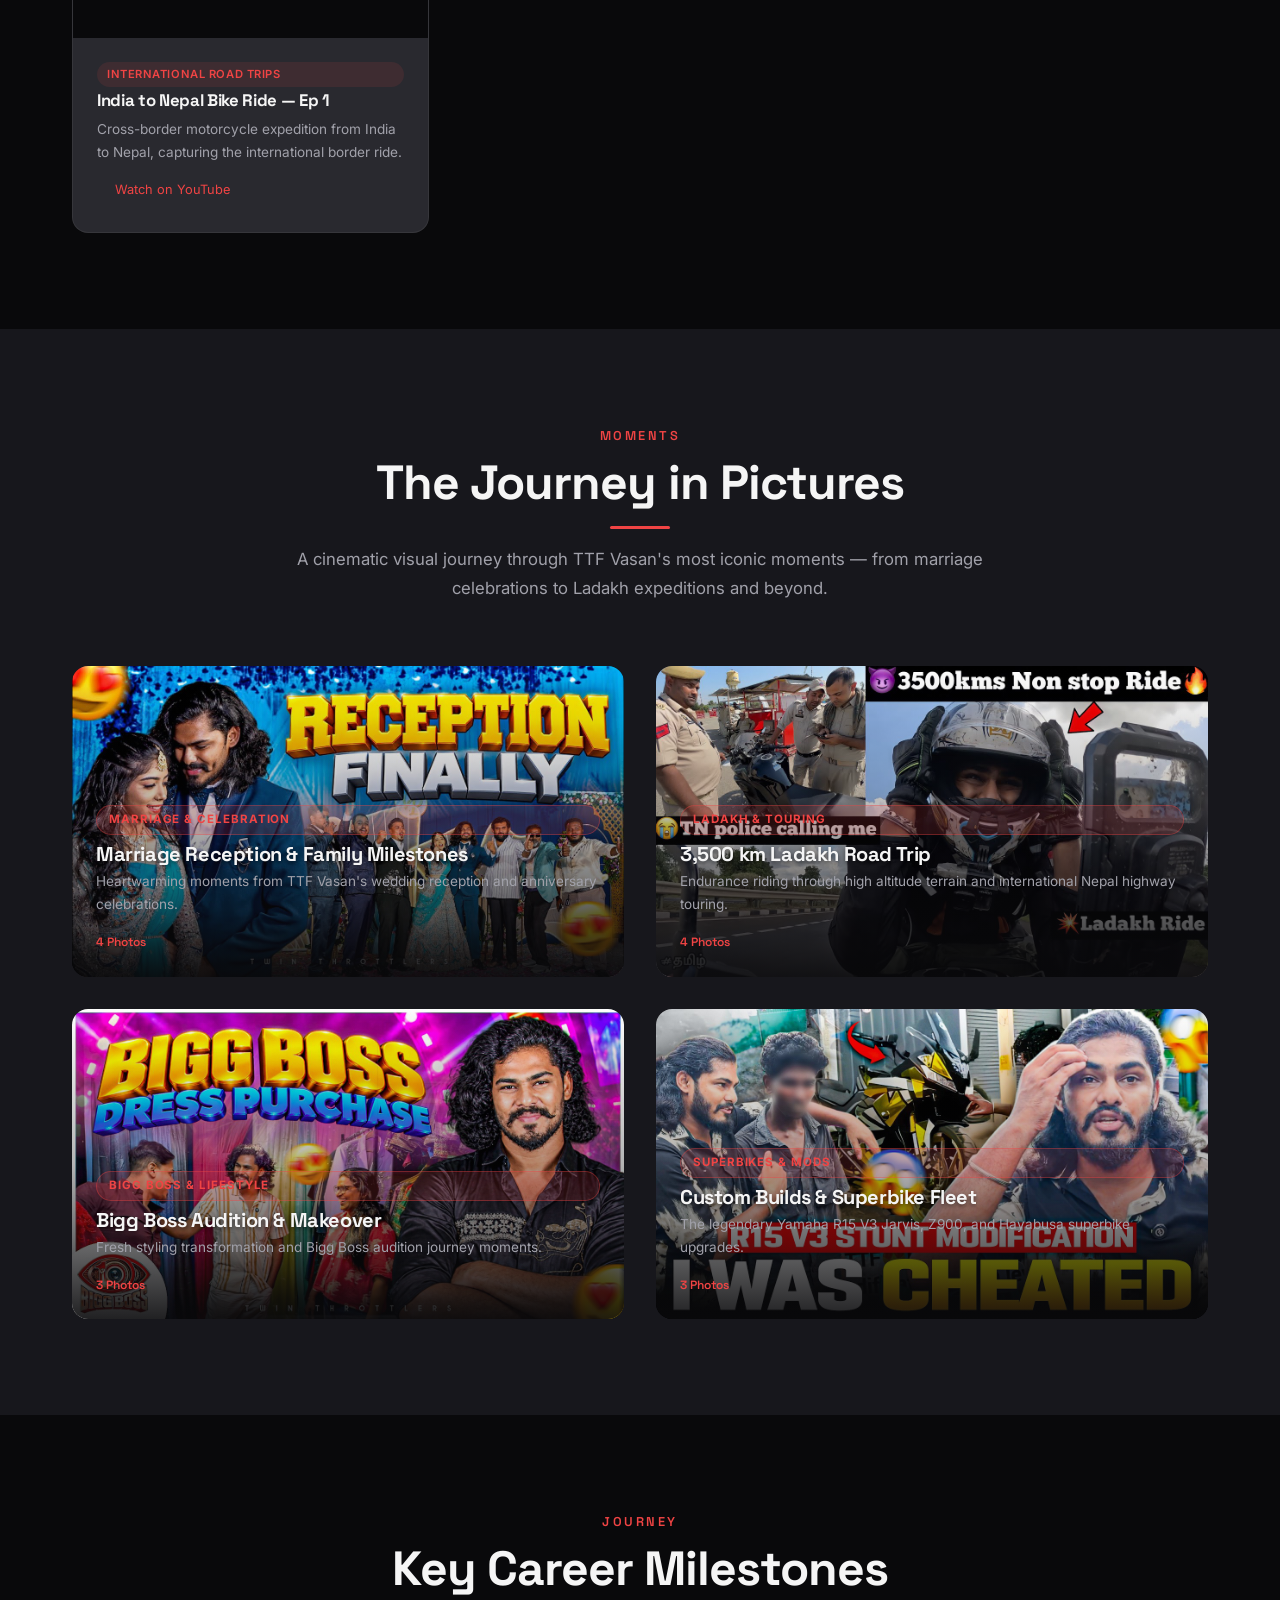
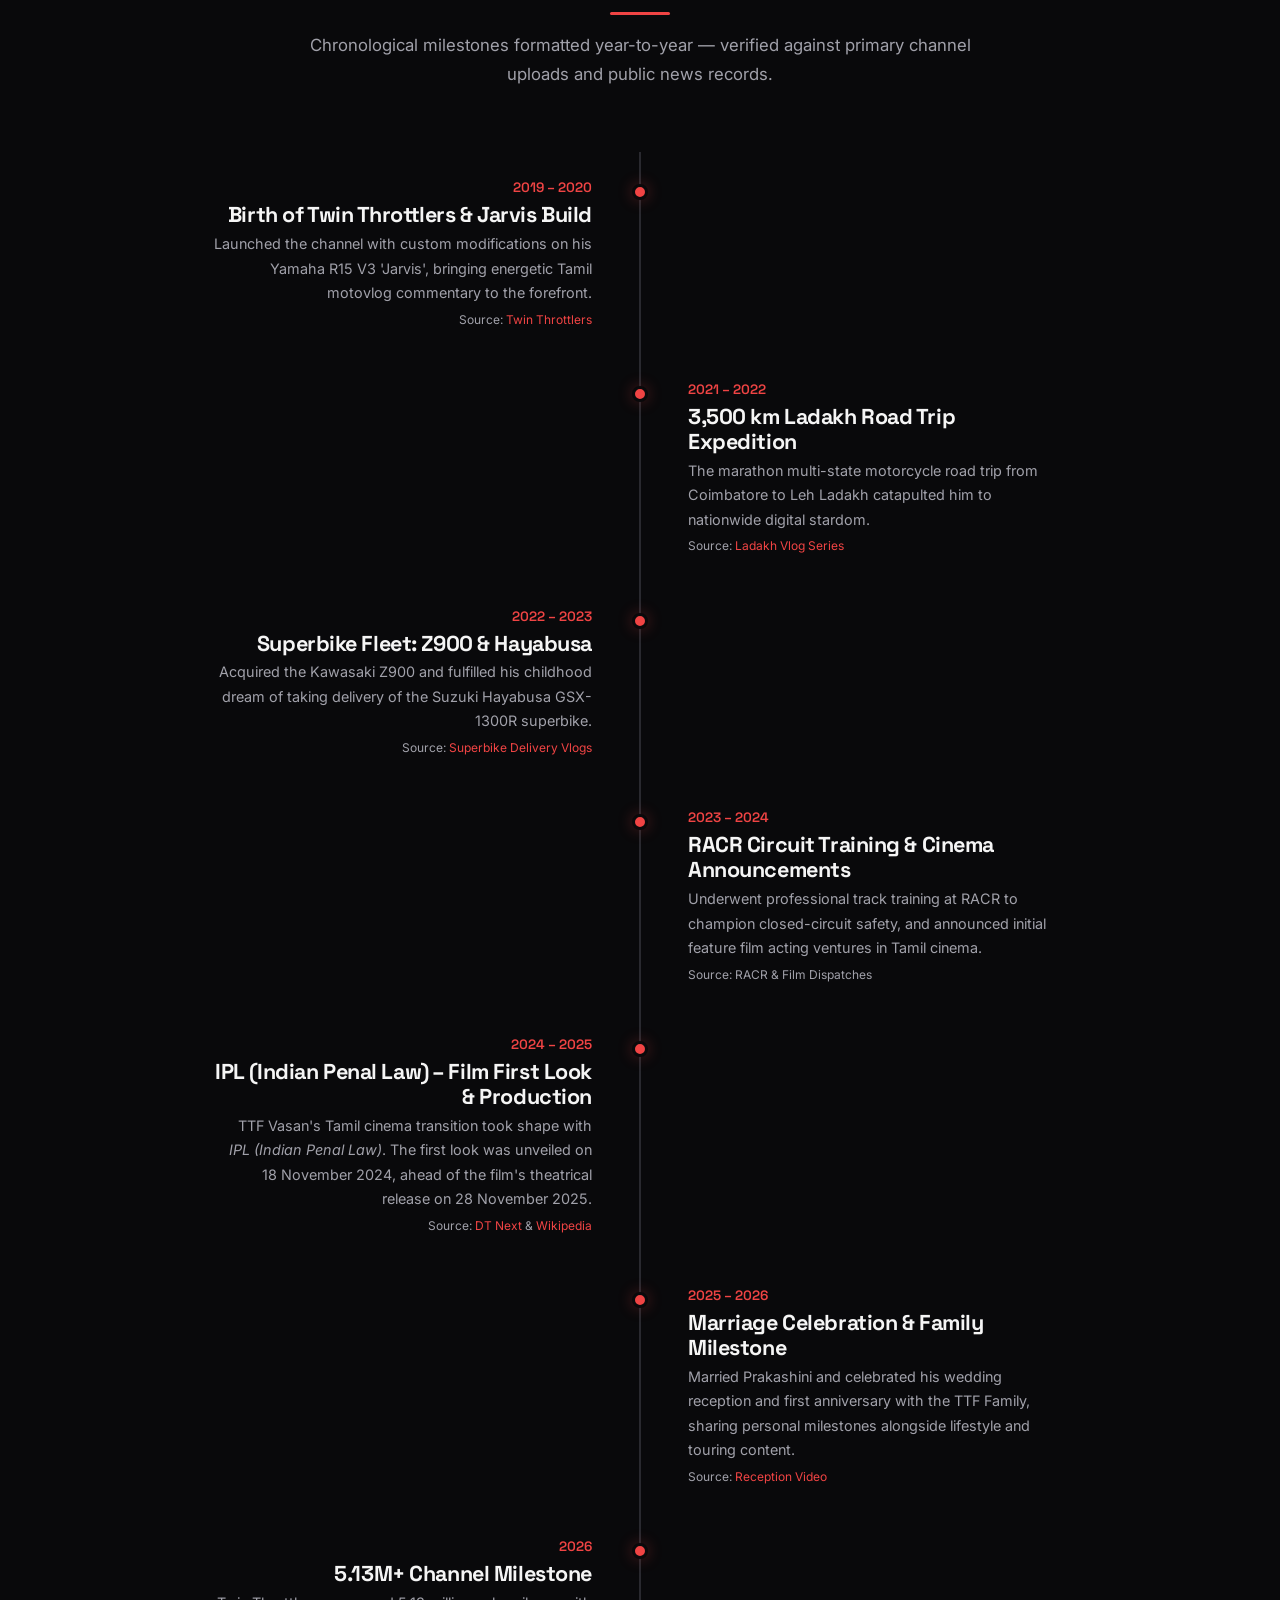
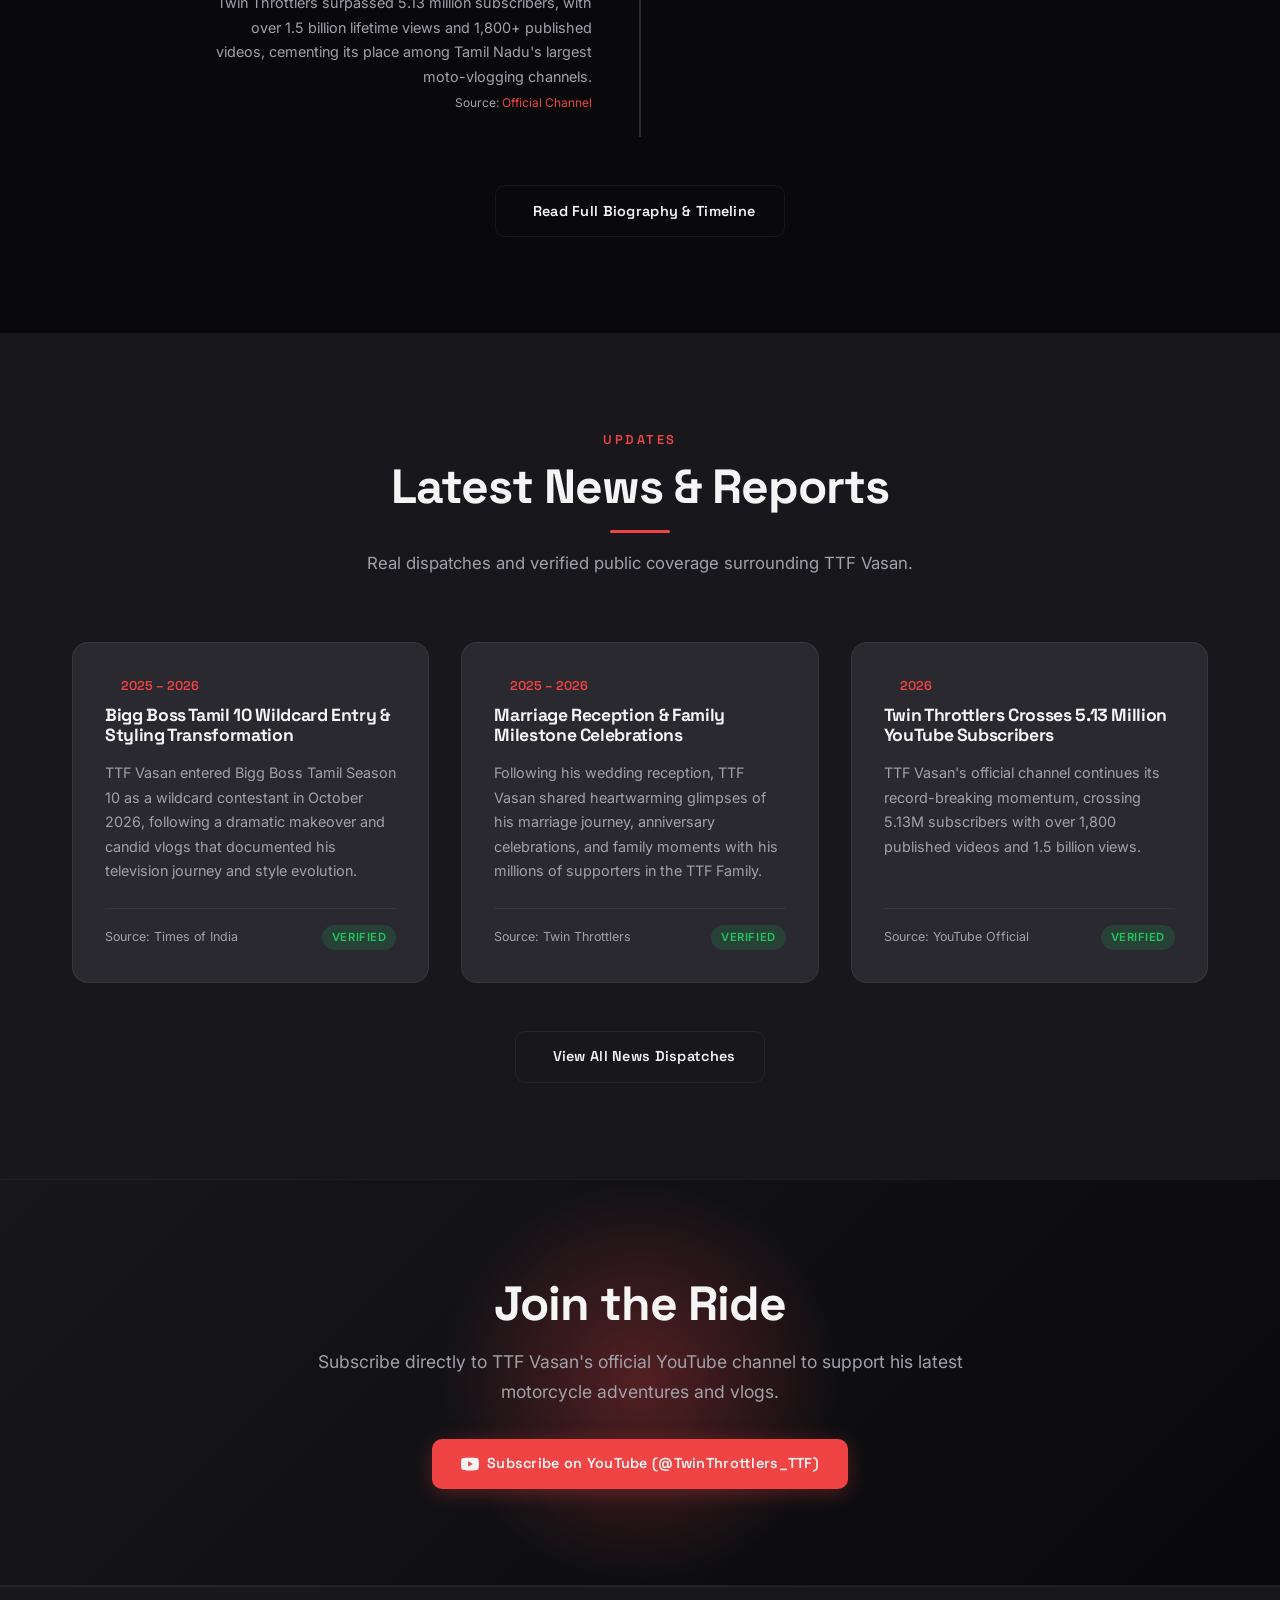
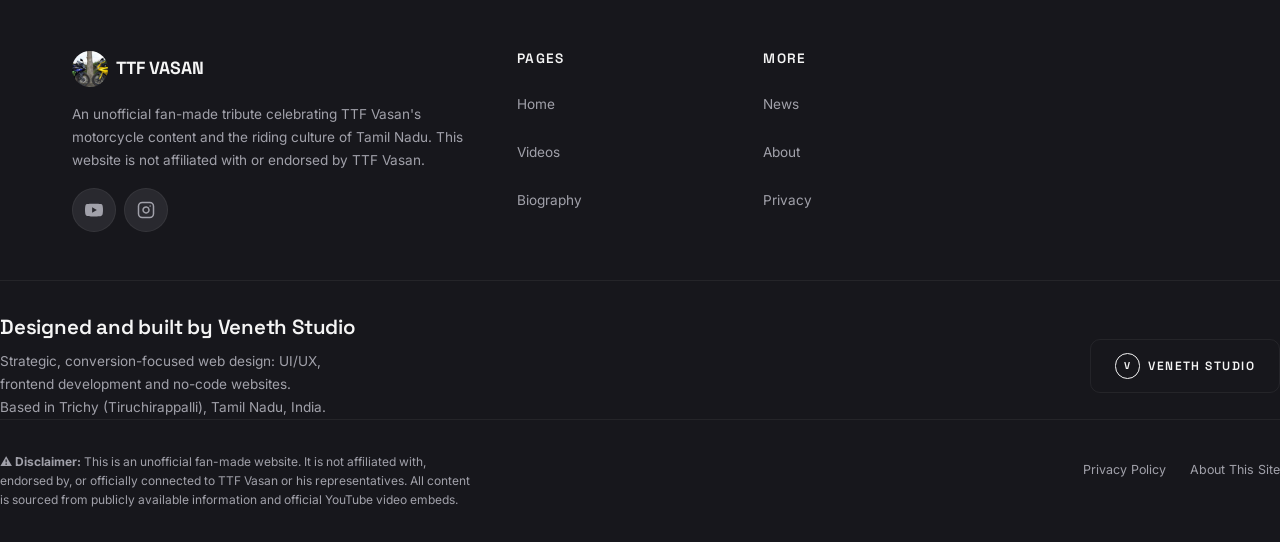
==== commit 9448563a: "fix: remove Connect section from footer" ====
--- a/index.html
+++ b/index.html
@@ -694,14 +694,6 @@
           </ul>
         </div>
 
-        <div>
-          <h4 class="footer-heading">Connect</h4>
-          <ul class="footer-links">
-            <li><a href="https://www.youtube.com/@TwinThrottlers_TTF" target="_blank" rel="noopener noreferrer">Twin
-                Throttlers YouTube</a></li>
-            <li><a href="https://www.instagram.com/ttf_vasan/" target="_blank" rel="noopener noreferrer">Instagram
-                Profile</a></li>
-          </ul>
         </div>
       </div>
 
--- a/assets/css/styles.css
+++ b/assets/css/styles.css
@@ -1799,20 +1799,26 @@
 
 .footer-links {
   list-style: none;
+  display: flex;
+  flex-direction: column;
+  gap: var(--space-xs);
 }
 
 .footer-links li {
-  margin-bottom: var(--space-sm);
+  margin-bottom: 0;
 }
 
 .footer-links a {
   color: var(--muted-grey);
   font-size: 0.85rem;
   transition: color var(--transition-fast);
+  padding: var(--space-xs) 0;
+  display: block;
 }
 
 .footer-links a:hover {
   color: var(--racing-red);
+  padding-left: var(--space-xs);
 }
 
 .footer-social {
@@ -2937,3 +2943,58 @@
   display: flex;
   align-items: center;
 }
+
+/* ---------- Mobile Footer Responsive ---------- */
+@media (max-width: 768px) {
+  .footer-grid {
+    grid-template-columns: 1fr;
+    gap: var(--space-xl);
+  }
+
+  .footer-brand {
+    flex-direction: column;
+    align-items: flex-start;
+    gap: var(--space-xs);
+    text-align: left;
+  }
+
+  .footer-brand img {
+    width: 32px;
+    height: 32px;
+  }
+
+  .footer-heading {
+    border-bottom: 1px solid var(--border);
+    padding-bottom: var(--space-xs);
+    margin-bottom: var(--space-md);
+    font-size: 0.75rem;
+    letter-spacing: 0.15em;
+  }
+
+  .footer-links a {
+    font-size: 0.9rem;
+    padding: var(--space-sm) 0;
+  }
+
+  .footer-social {
+    flex-wrap: wrap;
+  }
+
+  .footer-bottom {
+    flex-direction: column;
+    align-items: flex-start;
+    text-align: left;
+    gap: var(--space-sm);
+  }
+
+  .footer-disclaimer {
+    font-size: 0.7rem;
+    line-height: 1.5;
+  }
+
+  .footer-bottom-links {
+    display: flex;
+    gap: var(--space-md);
+    flex-wrap: wrap;
+  }
+}
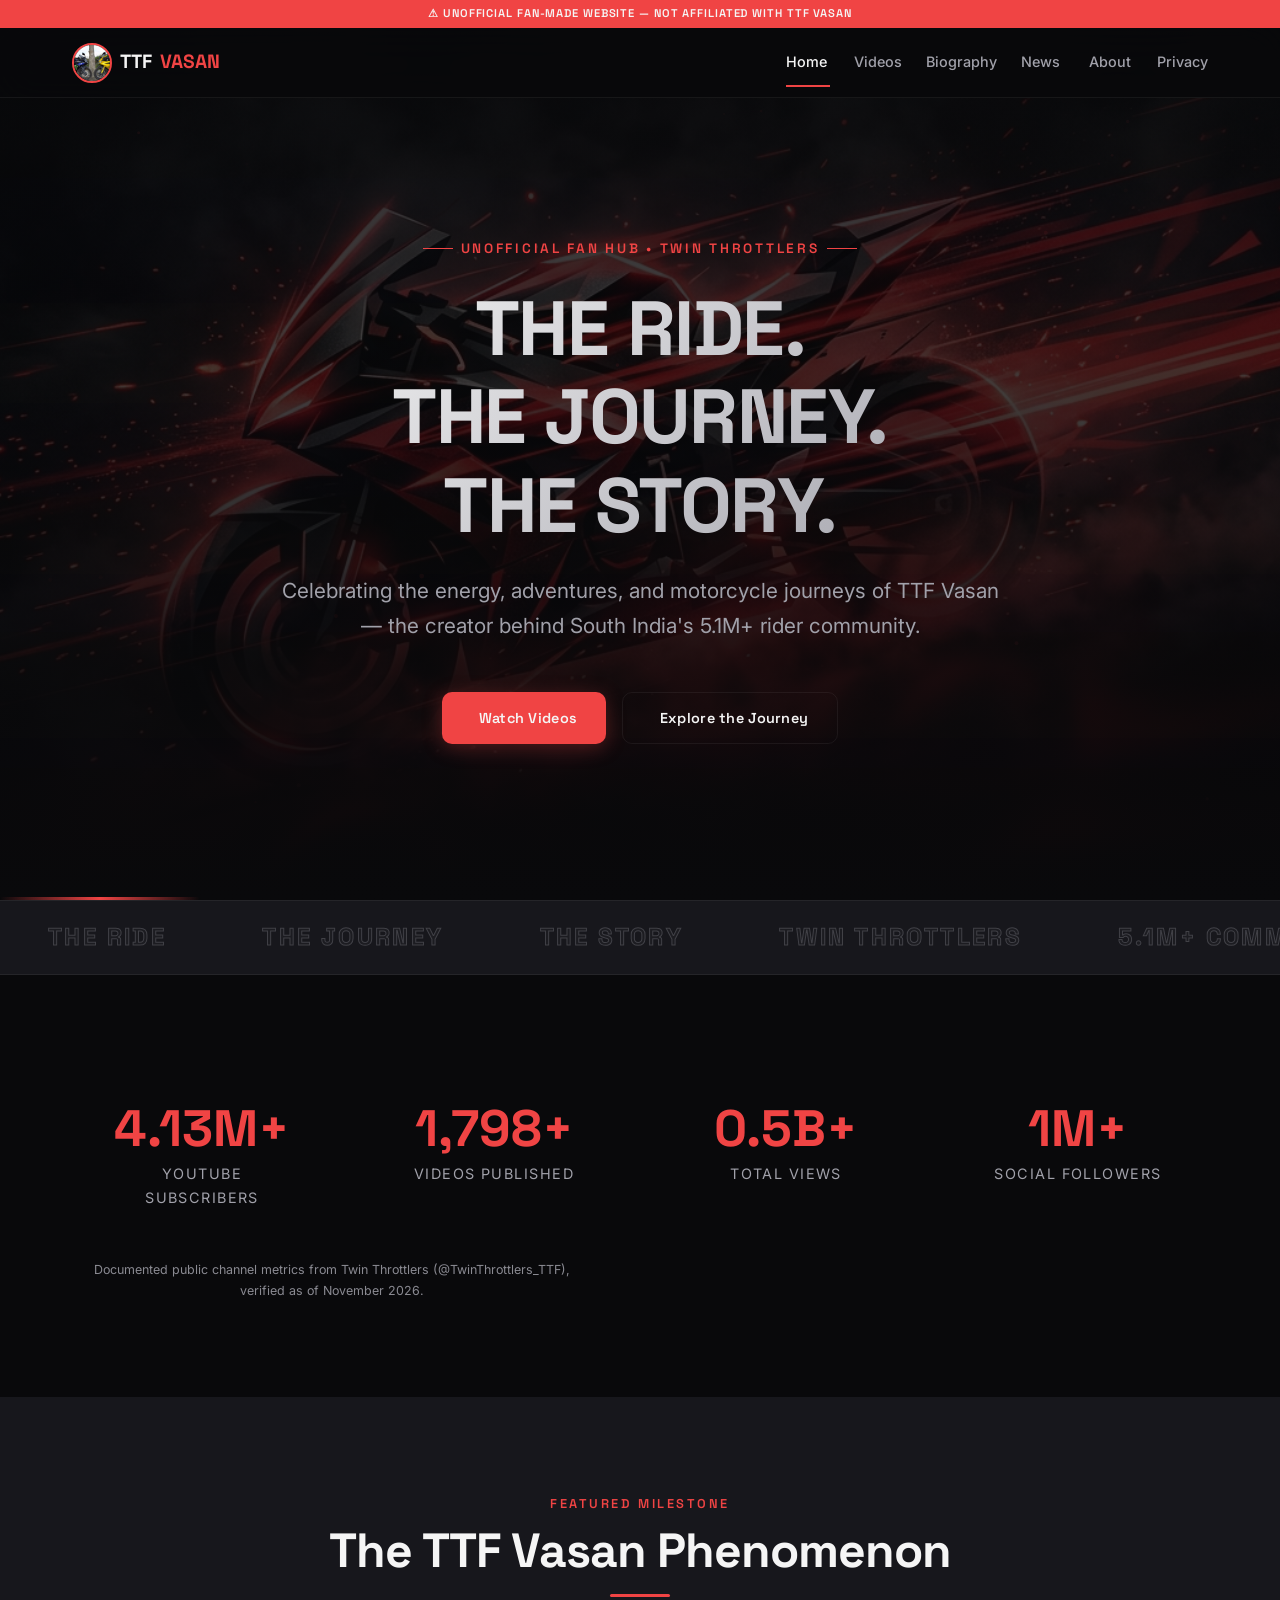
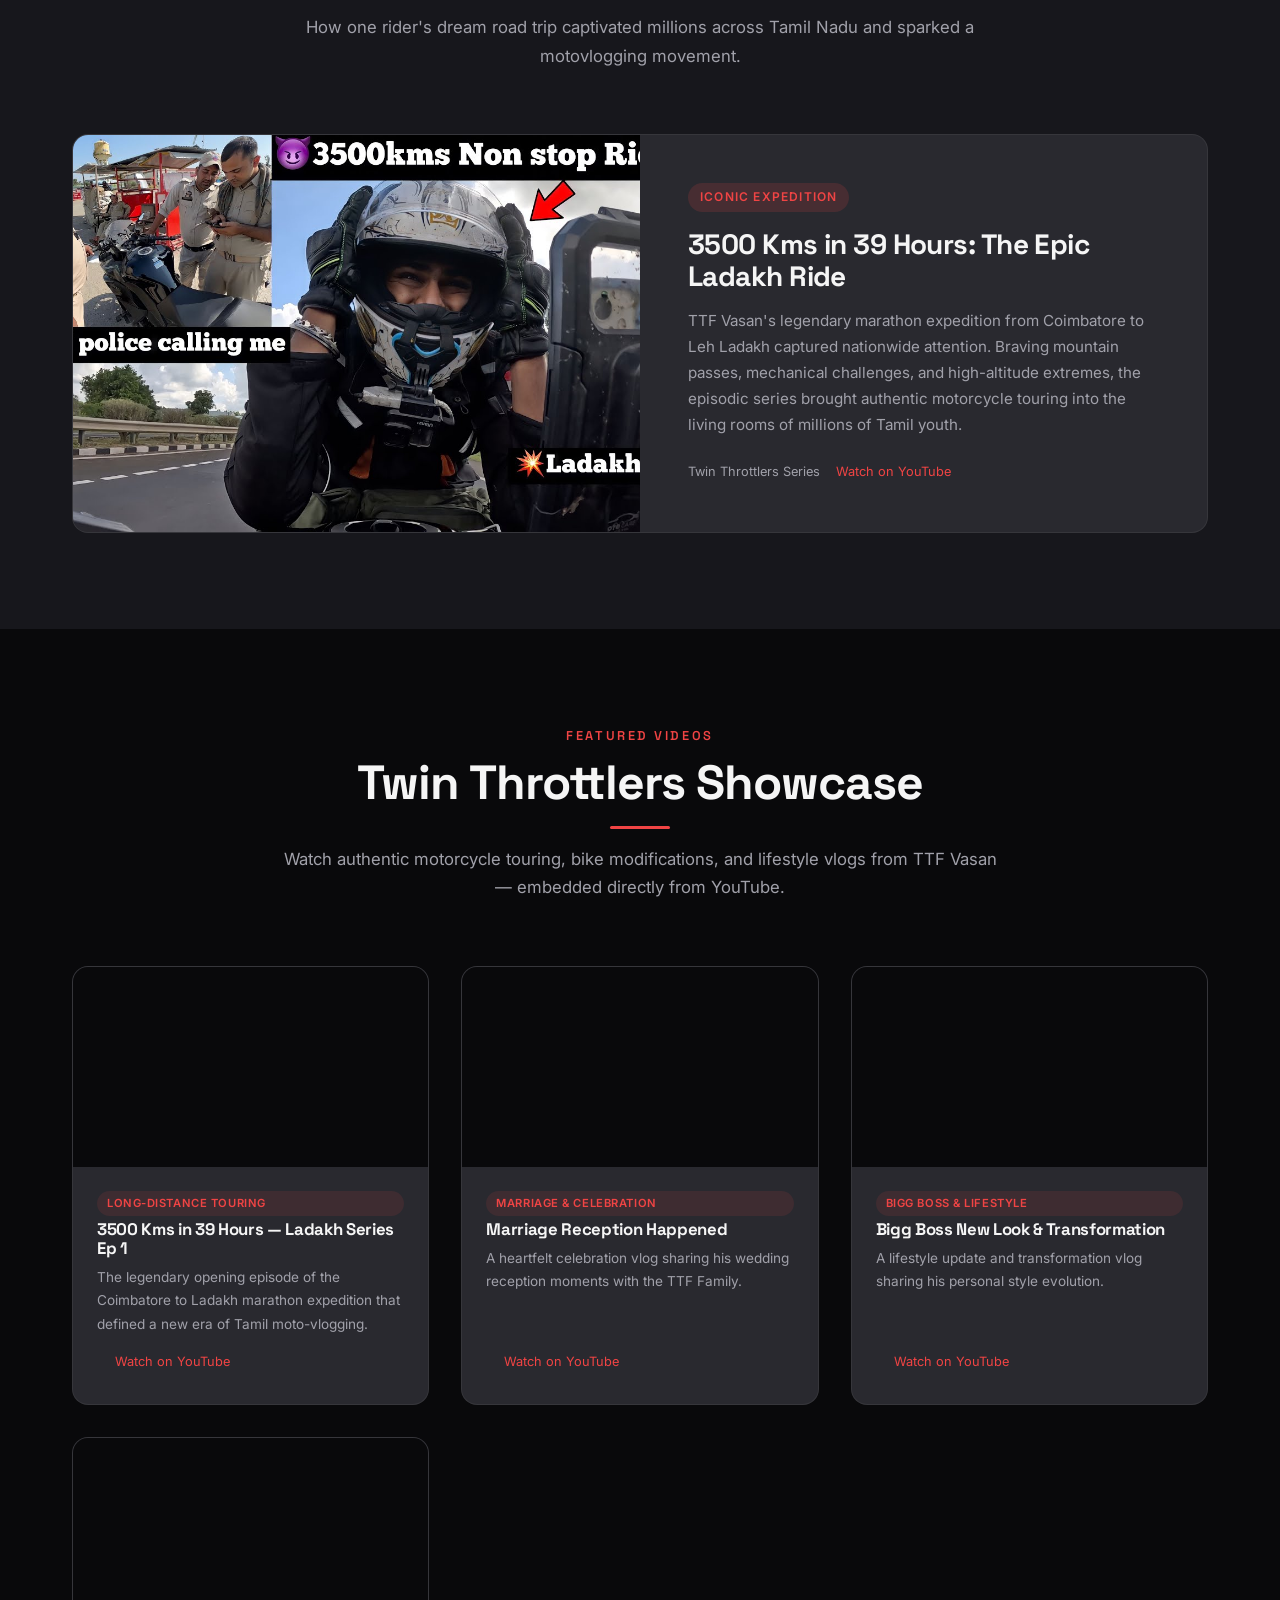
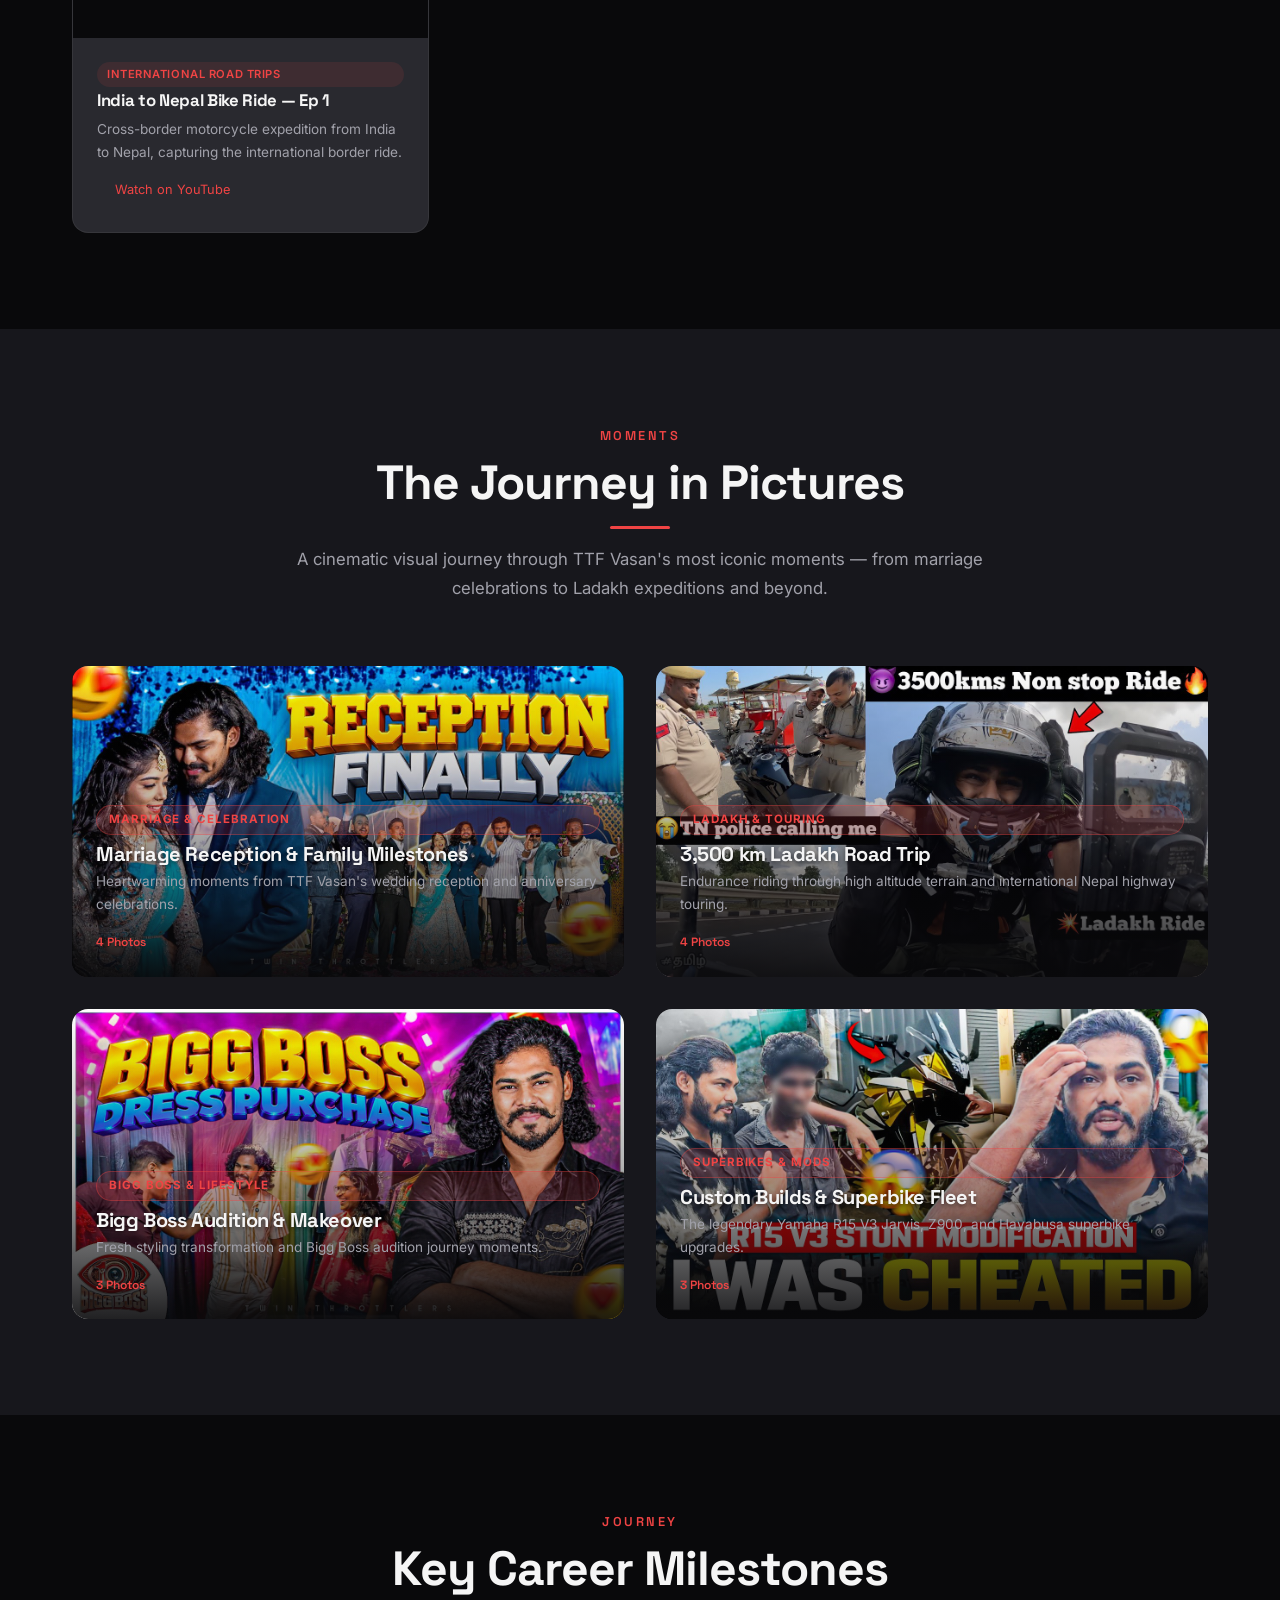
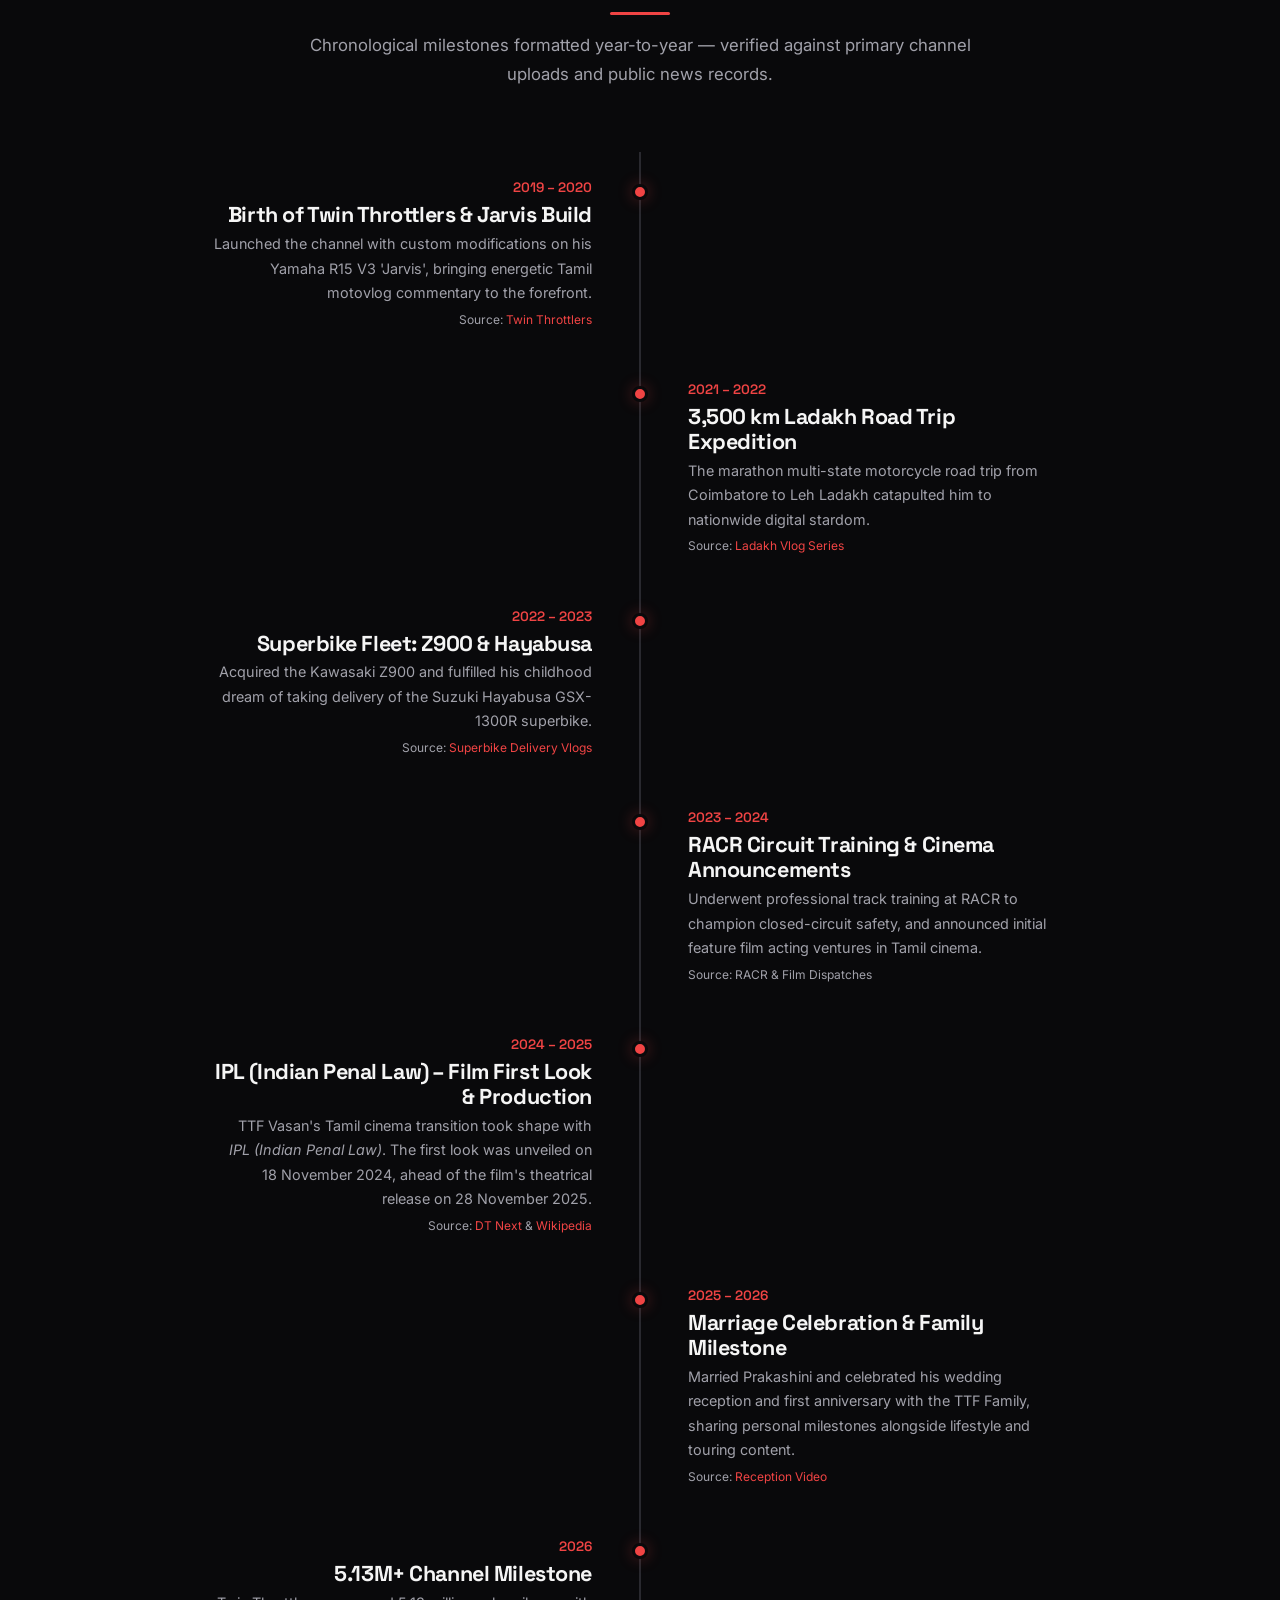
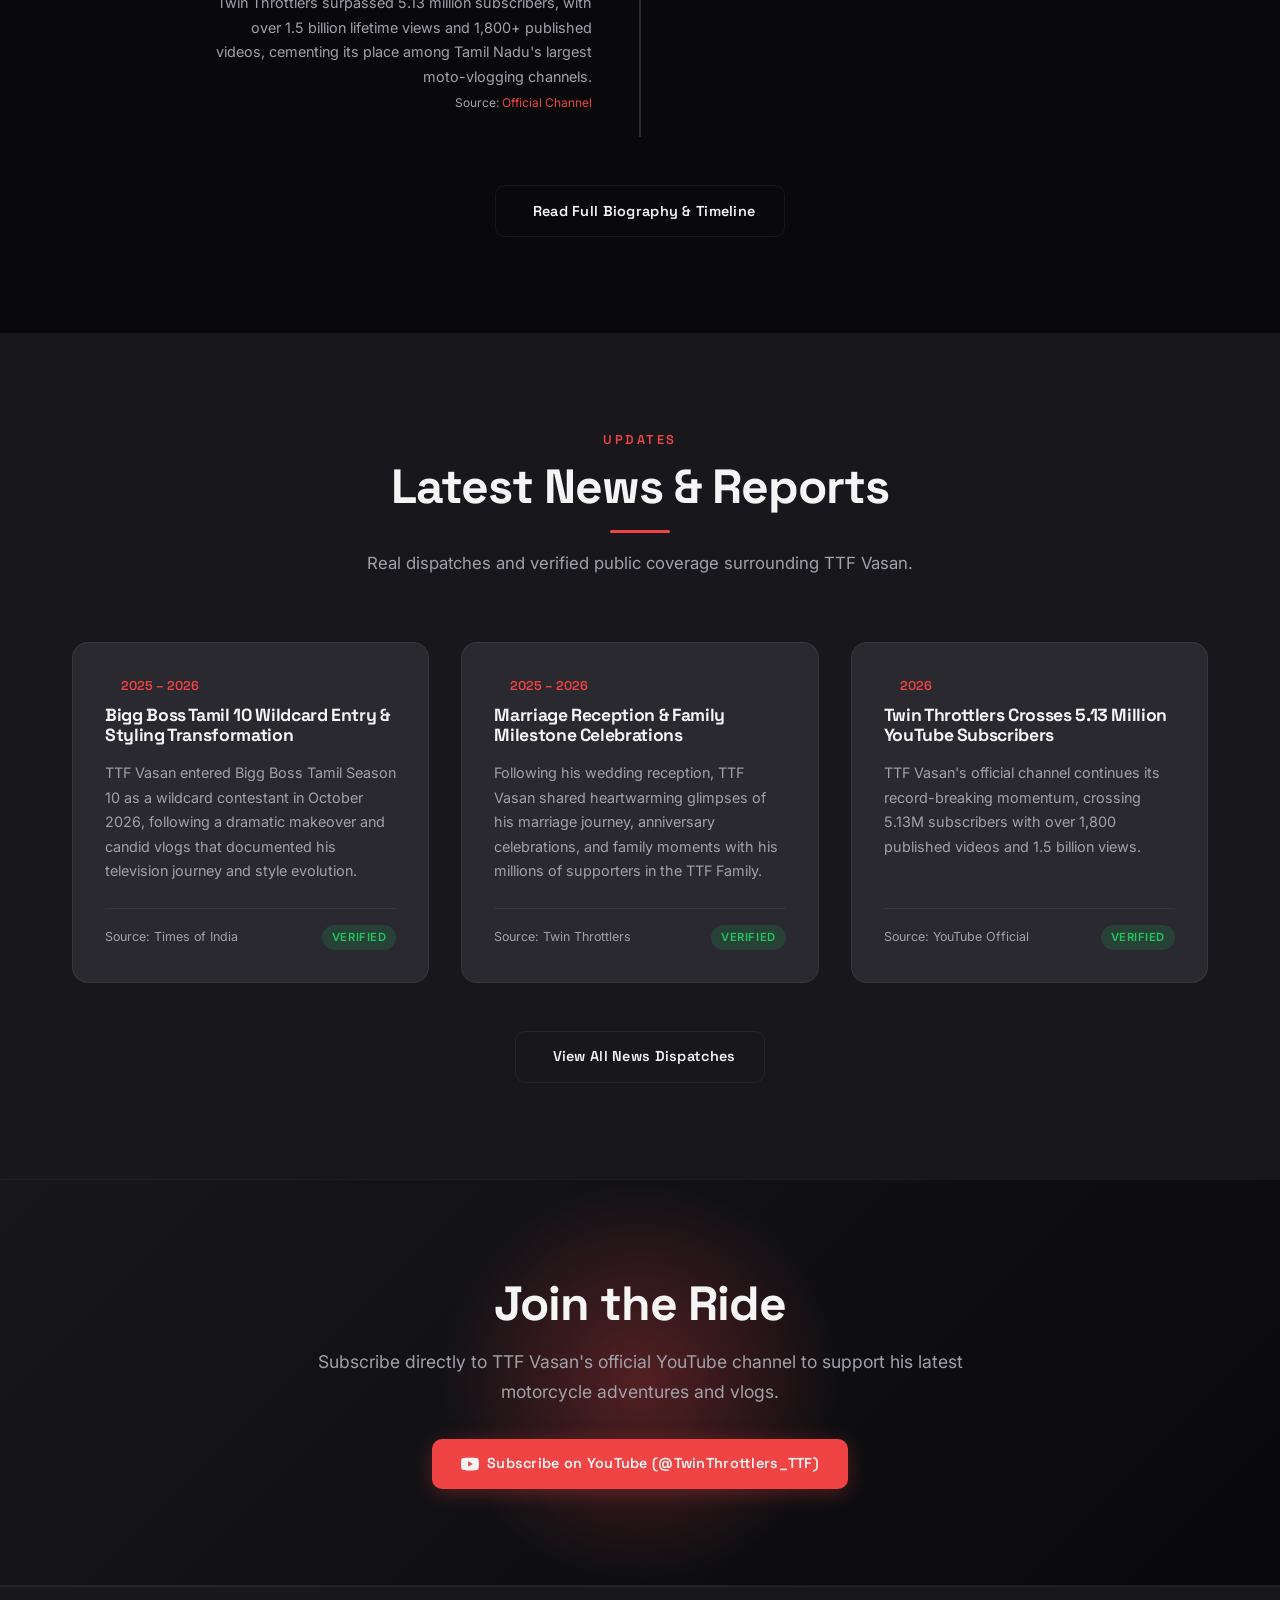
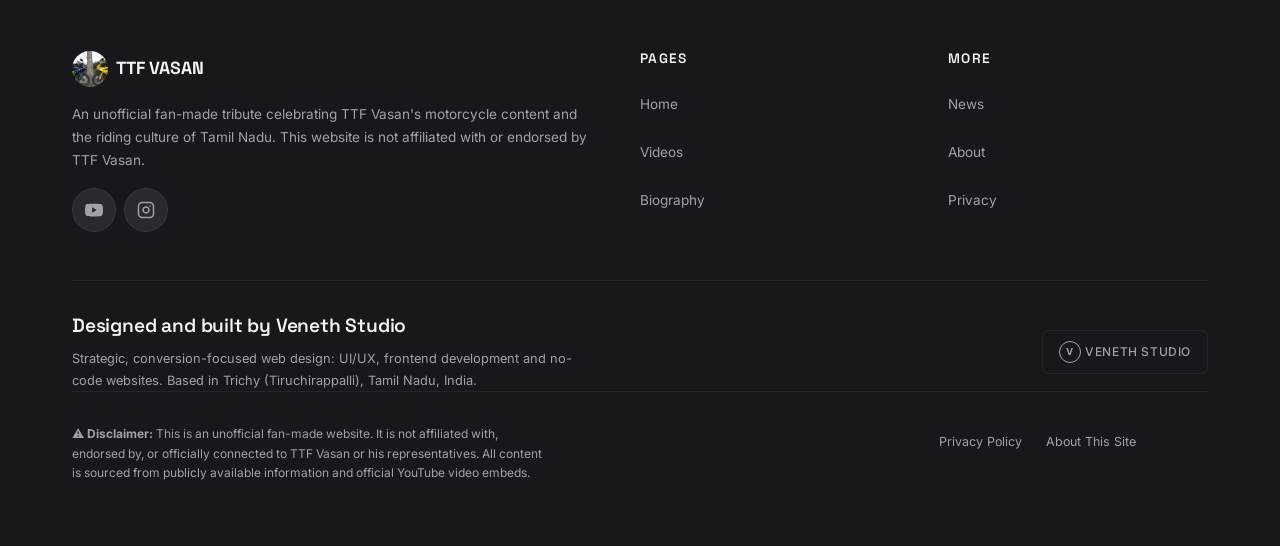
==== commit 20e51e66: "fix: unify footer layout across pages, add disclaimer and credit styling" ====
--- a/index.html
+++ b/index.html
@@ -693,17 +693,13 @@
             <li><a href="privacy.html">Privacy</a></li>
           </ul>
         </div>
-
-        </div>
-      </div>
-
-       <div class="footer-credit">
+      </div>
+
+      <div class="footer-credit">
         <div class="footer-credit-text">
           <p class="footer-credit-title">Designed and built by <a href="https://veneth-studio.pages.dev/"
               target="_blank" rel="noopener noreferrer">Veneth Studio</a></p>
-          <p>Strategic, conversion-focused web design: UI/UX, </p>
-          <p>frontend development and no-code websites.</p>
-          <p>Based in Trichy (Tiruchirappalli), Tamil Nadu, India.</p>
+          <p>Strategic, conversion-focused web design: UI/UX, frontend development and no-code websites. Based in Trichy (Tiruchirappalli), Tamil Nadu, India.</p>
         </div>
         <a class="footer-credit-badge" href="https://veneth-studio.pages.dev/" target="_blank" rel="noopener noreferrer"
           aria-label="Visit Veneth Studio">
@@ -723,8 +719,6 @@
           <a href="about.html">About This Site</a>
         </div>
       </div>
-
-     
     </div>
   </footer>
 
--- a/assets/css/styles.css
+++ b/assets/css/styles.css
@@ -1759,7 +1759,7 @@
 
 .footer-grid {
   display: grid;
-  grid-template-columns: 2fr 1fr 1fr 1fr;
+  grid-template-columns: 2fr 1fr 1fr;
   gap: var(--space-2xl);
   margin-bottom: var(--space-2xl);
 }
@@ -1859,6 +1859,7 @@
   justify-content: space-between;
   flex-wrap: wrap;
   gap: var(--space-md);
+  padding-bottom: var(--space-xl);
 }
 
 .footer-disclaimer {
@@ -1870,12 +1871,21 @@
 
 .footer-bottom-links {
   display: flex;
+  align-items: center;
   gap: var(--space-lg);
+  flex-wrap: wrap;
+  padding-right: 4.5rem; /* Clearance for fixed floating back-to-top button */
 }
 
 .footer-bottom-links a {
   font-size: 0.78rem;
   color: var(--muted-grey);
+  transition: color var(--transition-fast);
+  white-space: nowrap;
+}
+
+.footer-bottom-links a:hover {
+  color: var(--racing-red);
 }
 
 .footer-credit {
@@ -1890,12 +1900,12 @@
 }
 
 .footer-credit-text {
-  max-width: 640px;
+  max-width: 680px;
 }
 
 .footer-credit-title {
   font-family: var(--font-heading);
-  font-size: clamp(1.05rem, 1.6vw, 1.3rem);
+  font-size: clamp(1rem, 1.6vw, 1.2rem);
   font-weight: 600;
   line-height: 1.4;
   color: var(--off-white);
@@ -1913,7 +1923,7 @@
 }
 
 .footer-credit-text p:not(.footer-credit-title) {
-  font-size: 0.85rem;
+  font-size: 0.8rem;
   line-height: 1.7;
   color: var(--muted-grey);
   margin: 0;
@@ -1922,17 +1932,20 @@
 .footer-credit-badge {
   display: inline-flex;
   align-items: center;
-  gap: var(--space-sm);
+  gap: var(--space-xs);
   flex-shrink: 0;
-  padding: 0.8rem 1.5rem;
+  width: fit-content;
+  max-width: fit-content;
+  margin-left: auto;
+  padding: 0.5rem 1rem;
   border: 1px solid var(--border);
-  border-radius: var(--radius-md);
-  color: var(--off-white);
+  border-radius: var(--radius-sm);
+  color: var(--muted-grey);
   text-decoration: none;
-  font-family: var(--font-heading);
+  font-family: var(--font-body);
   font-size: 0.75rem;
-  font-weight: 600;
-  letter-spacing: 0.12em;
+  font-weight: 500;
+  letter-spacing: 0.05em;
   text-transform: uppercase;
   transition: all var(--transition-fast);
 }
@@ -1940,18 +1953,17 @@
 .footer-credit-badge:hover {
   border-color: var(--racing-red);
   color: var(--racing-red);
-  background: var(--surface);
-  transform: translateY(-2px);
+  background: transparent;
 }
 
 .footer-credit-mark {
   display: inline-grid;
   place-items: center;
-  width: 1.6rem;
-  height: 1.6rem;
+  width: 1.4rem;
+  height: 1.4rem;
   border: 1px solid currentColor;
   border-radius: 50%;
-  font-size: 0.62rem;
+  font-size: 0.6rem;
   font-weight: 700;
   letter-spacing: 0;
   line-height: 1;
@@ -2380,7 +2392,8 @@
 
   .footer-bottom {
     flex-direction: column;
-    text-align: center;
+    align-items: flex-start;
+    text-align: left;
     gap: var(--space-md);
   }
 
@@ -2388,10 +2401,6 @@
     flex-direction: column;
     align-items: flex-start;
     gap: var(--space-md);
-  }
-
-  .footer-credit-badge {
-    align-self: flex-start;
   }
 
   .hero-content {
@@ -2984,17 +2993,40 @@
     flex-direction: column;
     align-items: flex-start;
     text-align: left;
-    gap: var(--space-sm);
+    gap: var(--space-md);
+    padding-bottom: calc(var(--space-2xl) + 40px);
   }
 
   .footer-disclaimer {
-    font-size: 0.7rem;
-    line-height: 1.5;
+    font-size: 0.72rem;
+    line-height: 1.55;
+    max-width: 100%;
   }
 
   .footer-bottom-links {
     display: flex;
+    gap: var(--space-lg);
+    flex-wrap: wrap;
+    padding-right: 0;
+  }
+
+  .footer-bottom-links a {
+    display: inline-flex;
+    align-items: center;
+    min-height: 44px;
+    font-size: 0.8rem;
+  }
+
+  .footer-credit {
+    flex-direction: column;
+    align-items: flex-start;
     gap: var(--space-md);
-    flex-wrap: wrap;
-  }
-}
+    padding-top: var(--space-lg);
+  }
+
+  .footer-credit-badge {
+    width: 100%;
+    margin-left: 0;
+    justify-content: center;
+  }
+}
